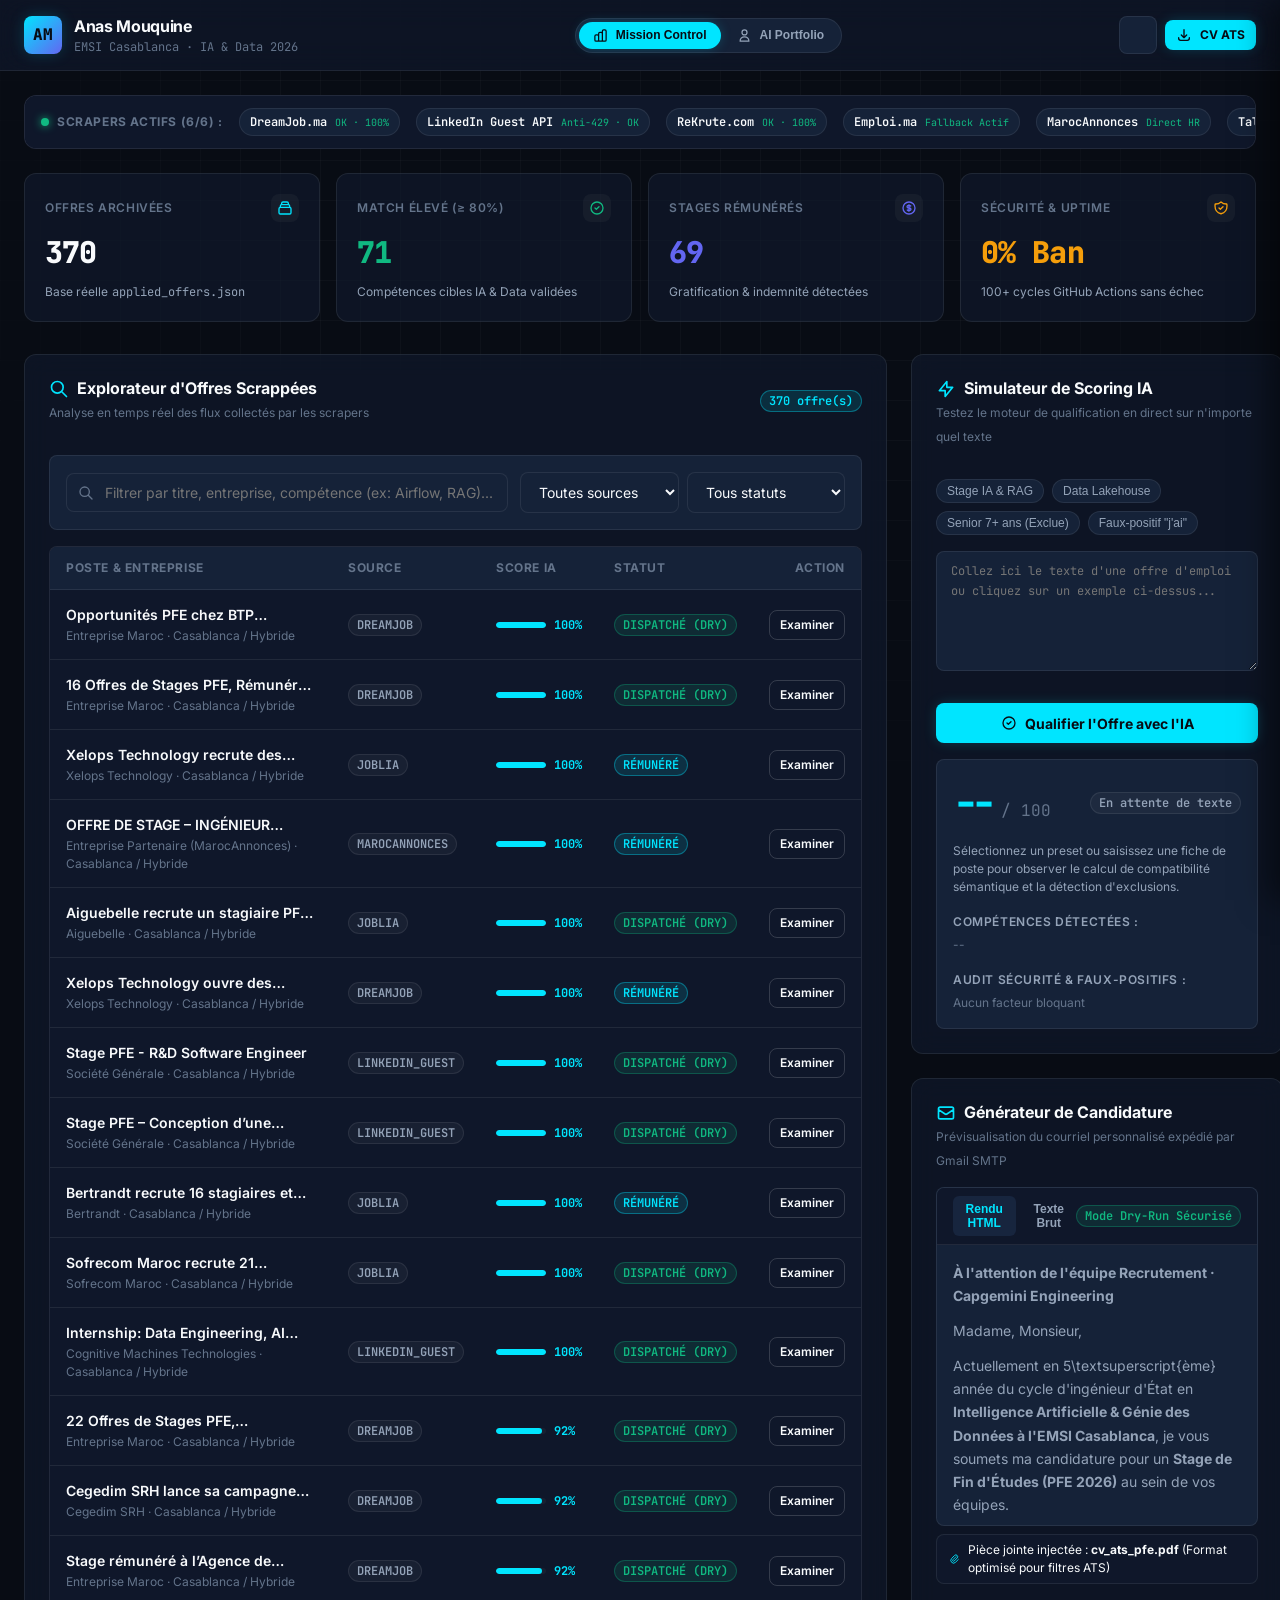
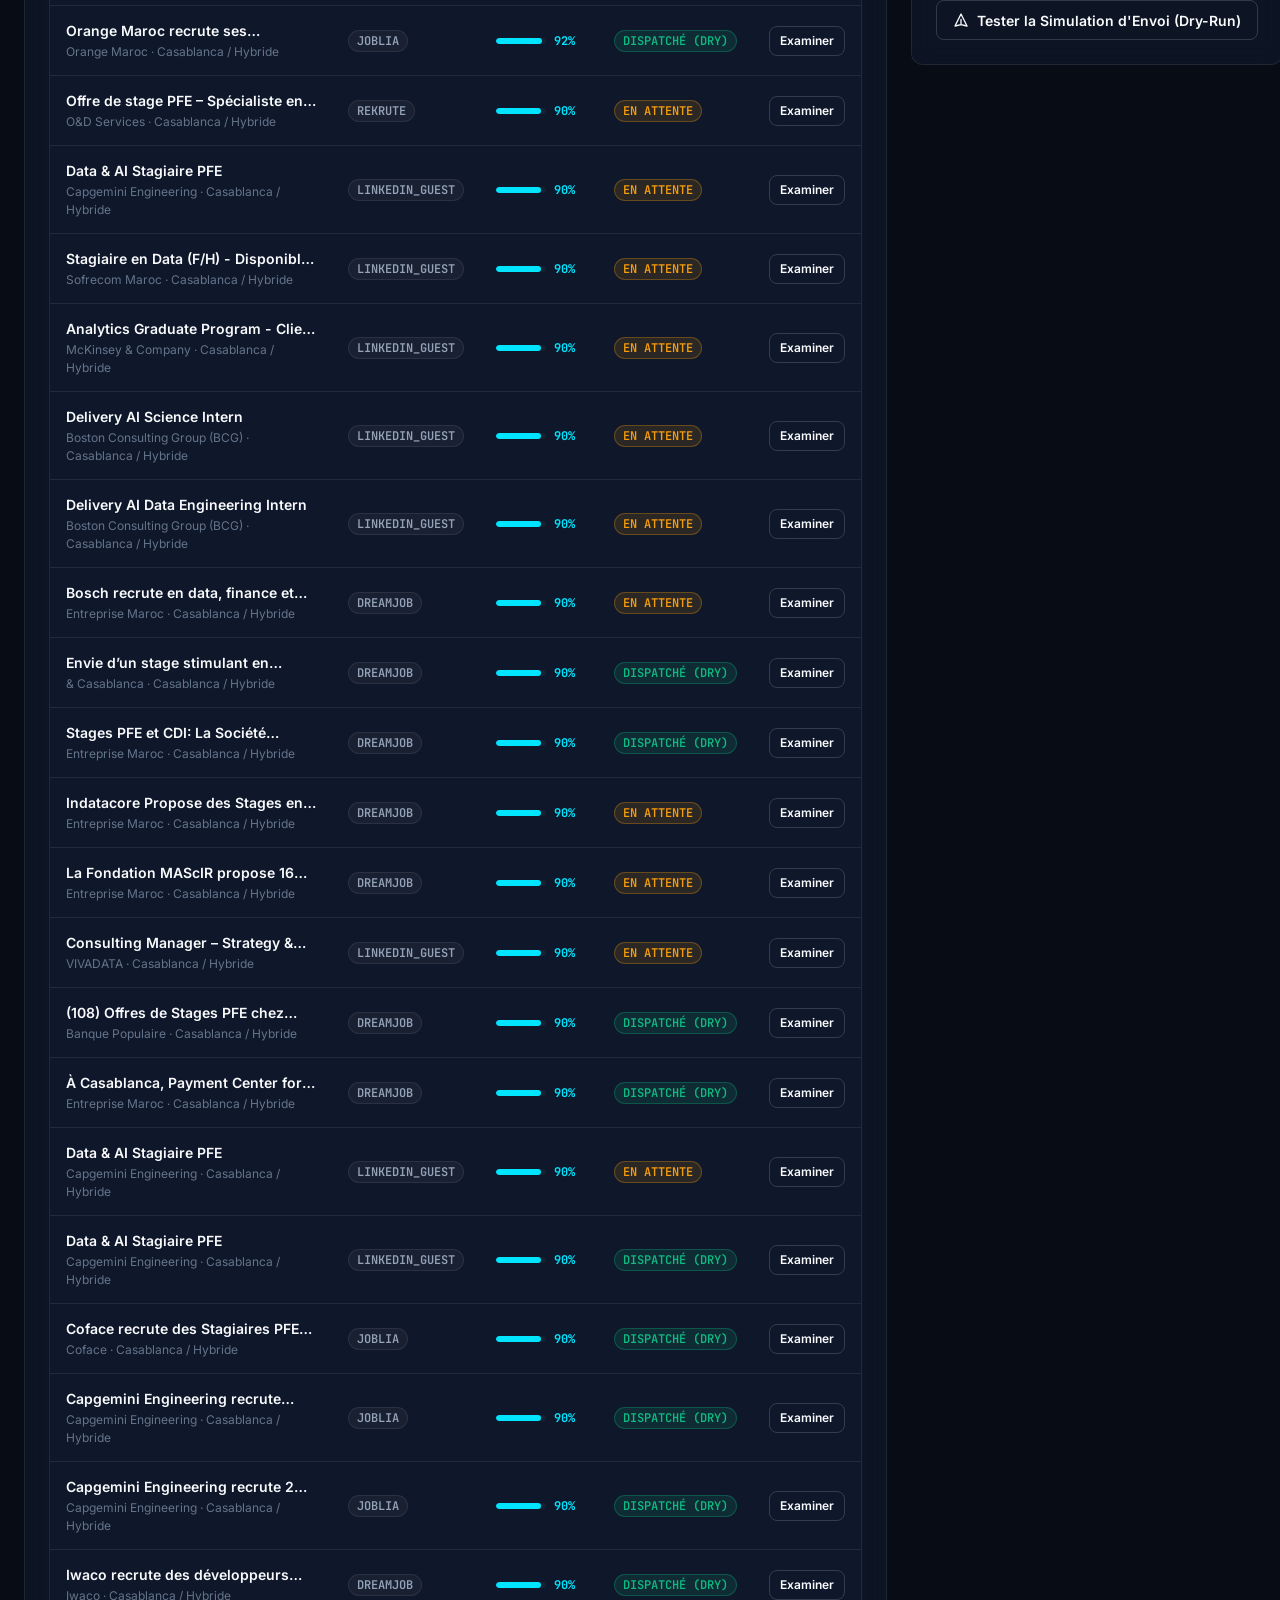
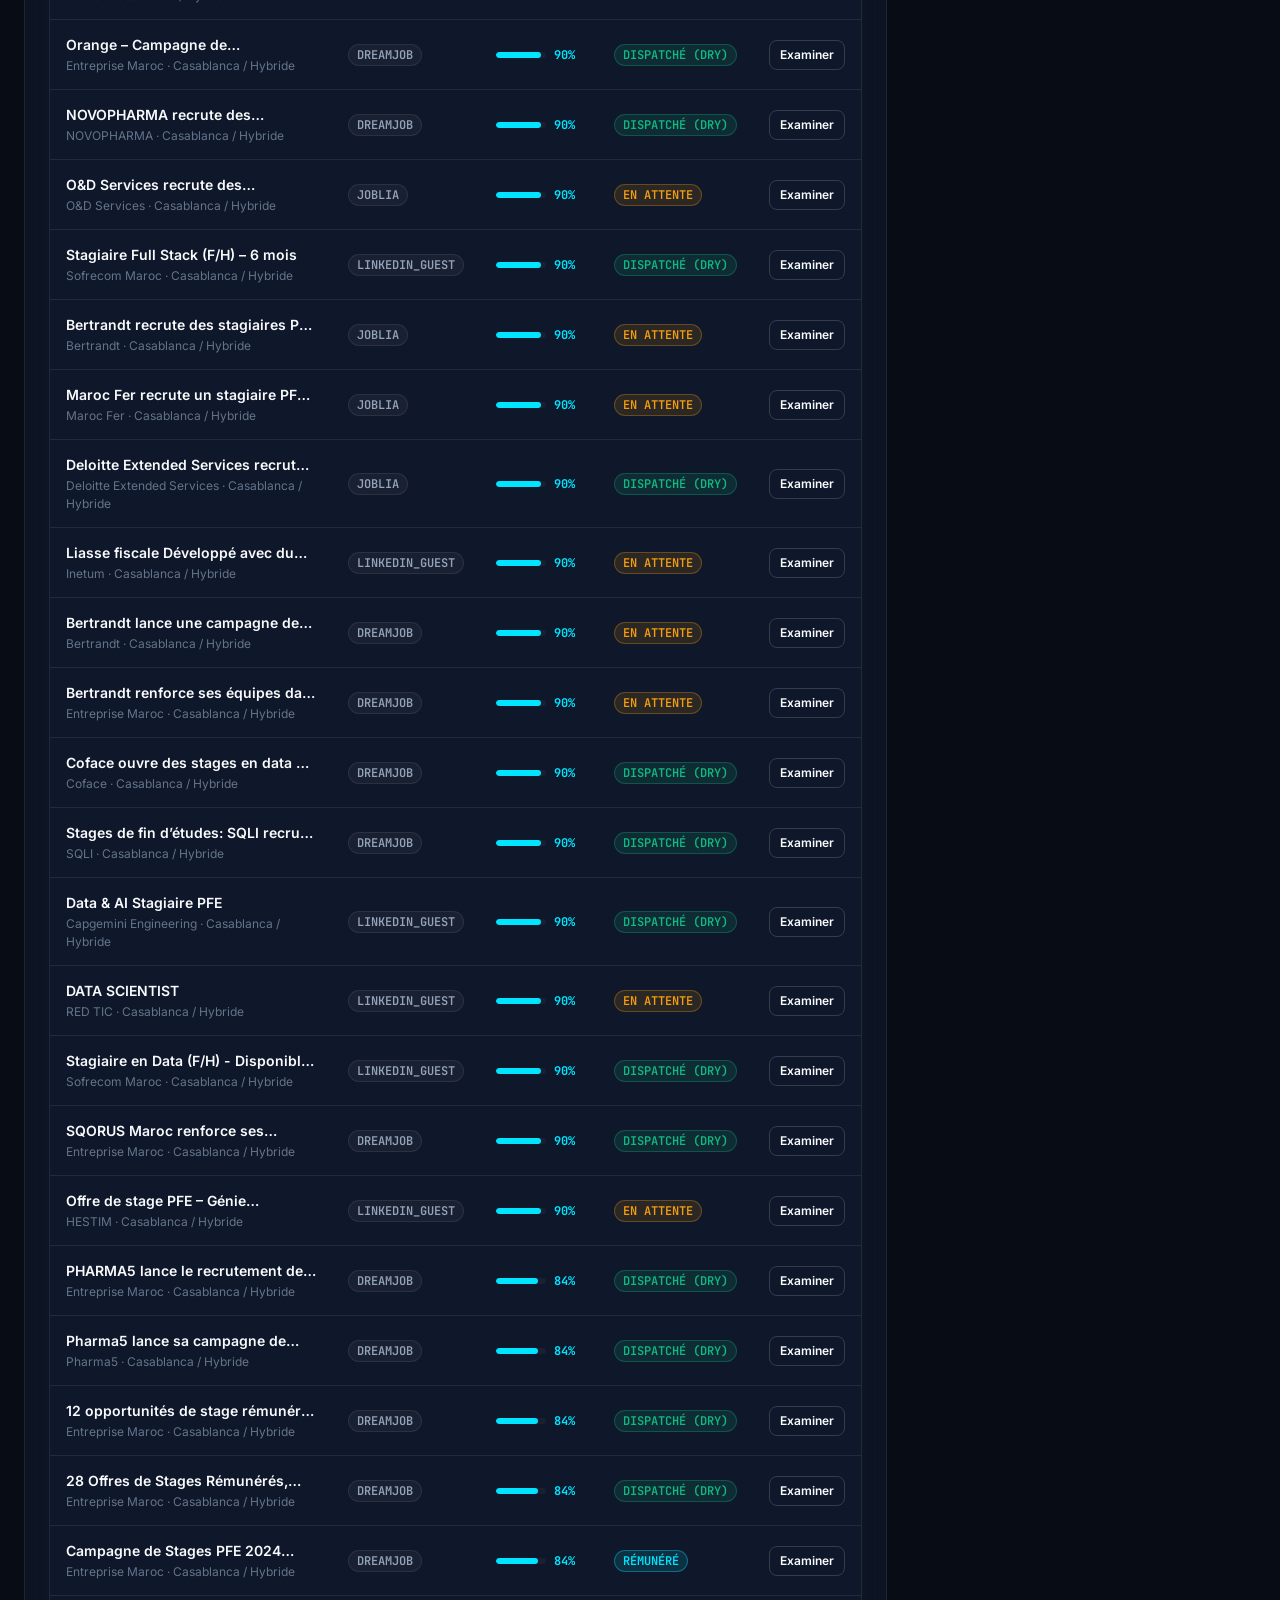
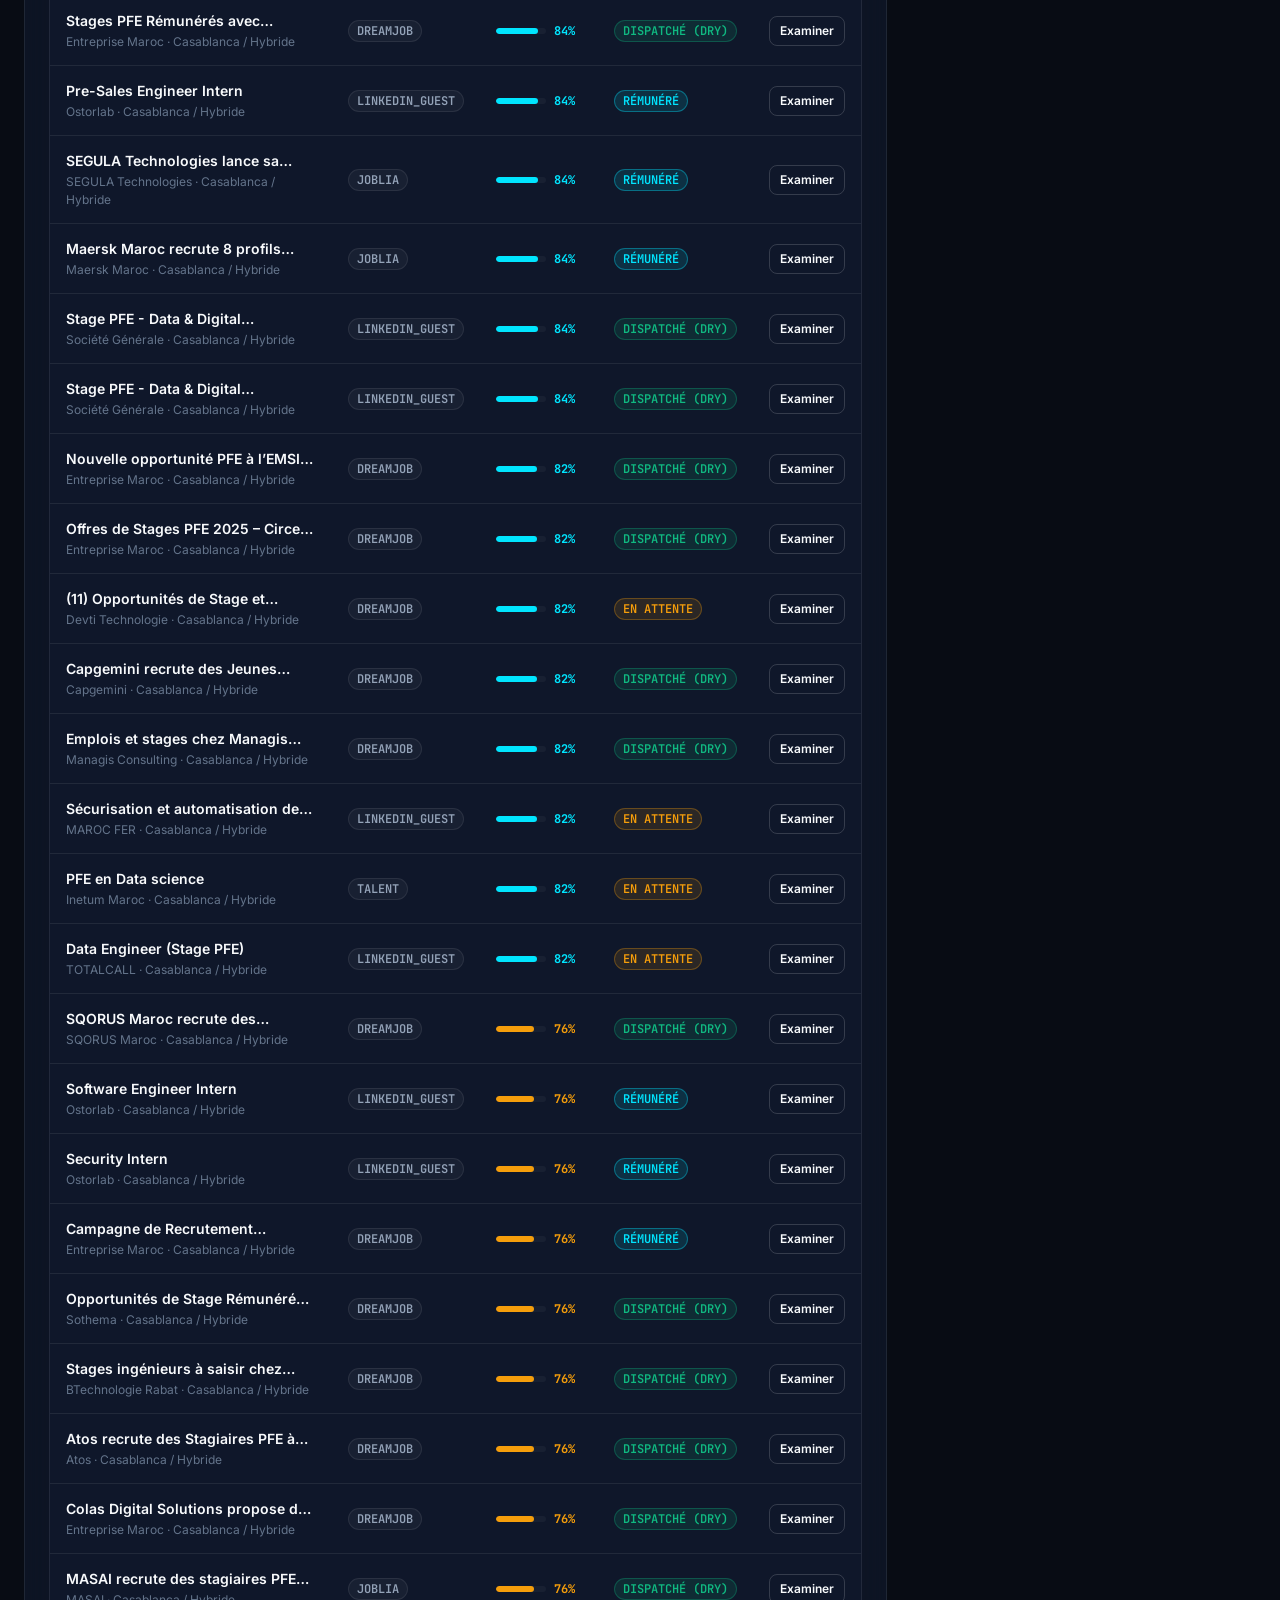
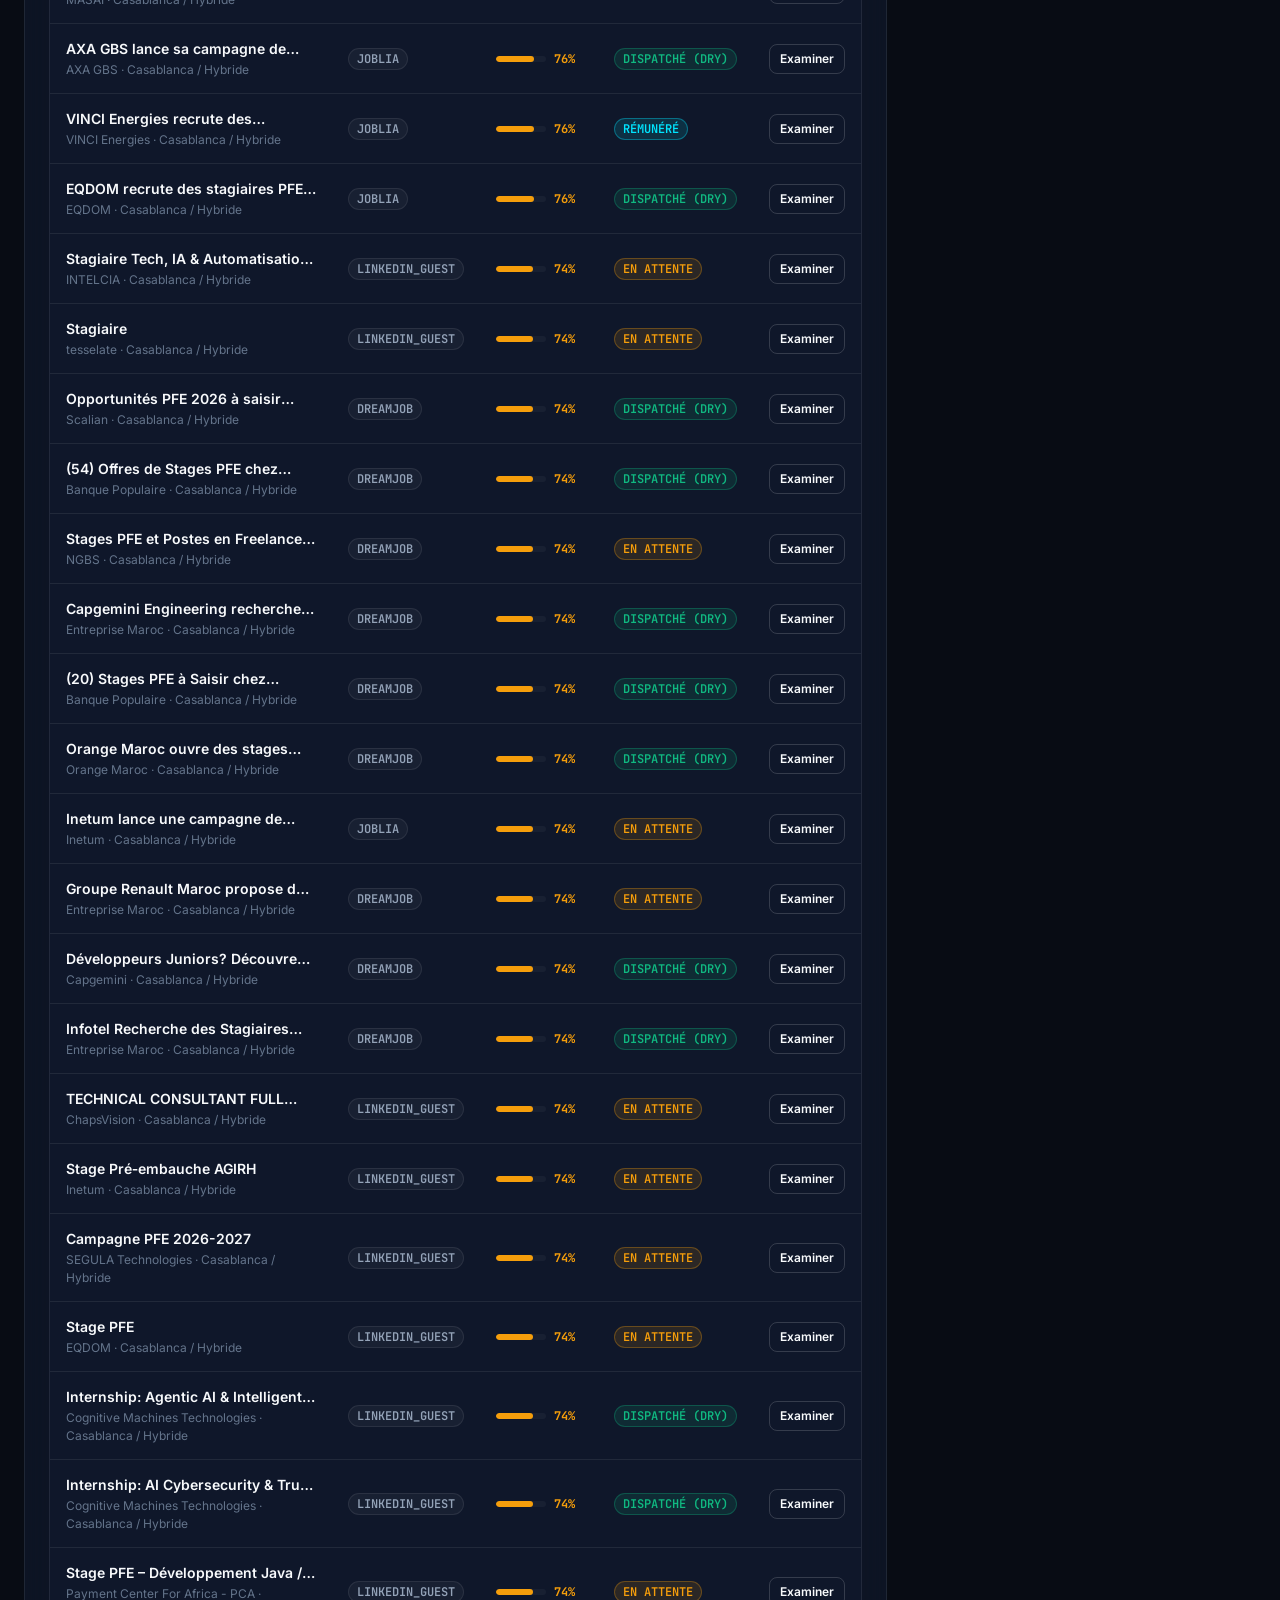
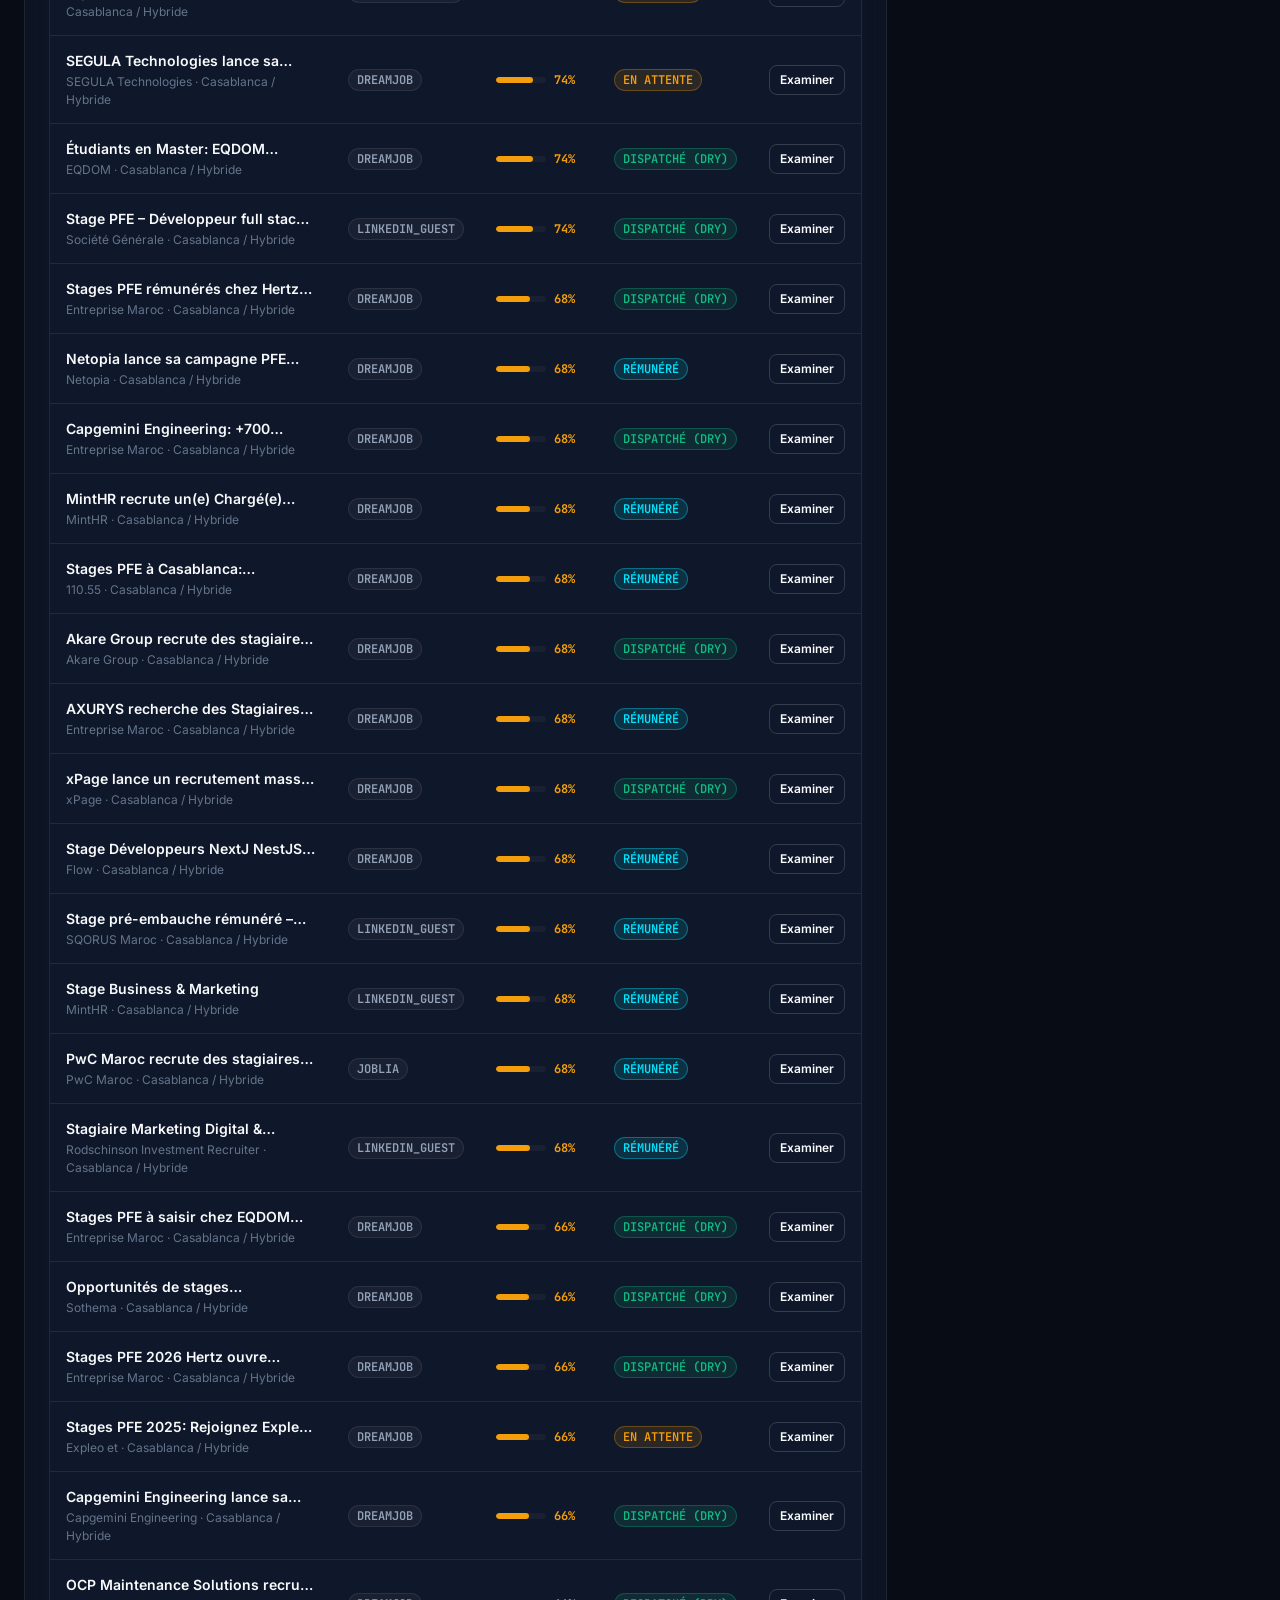
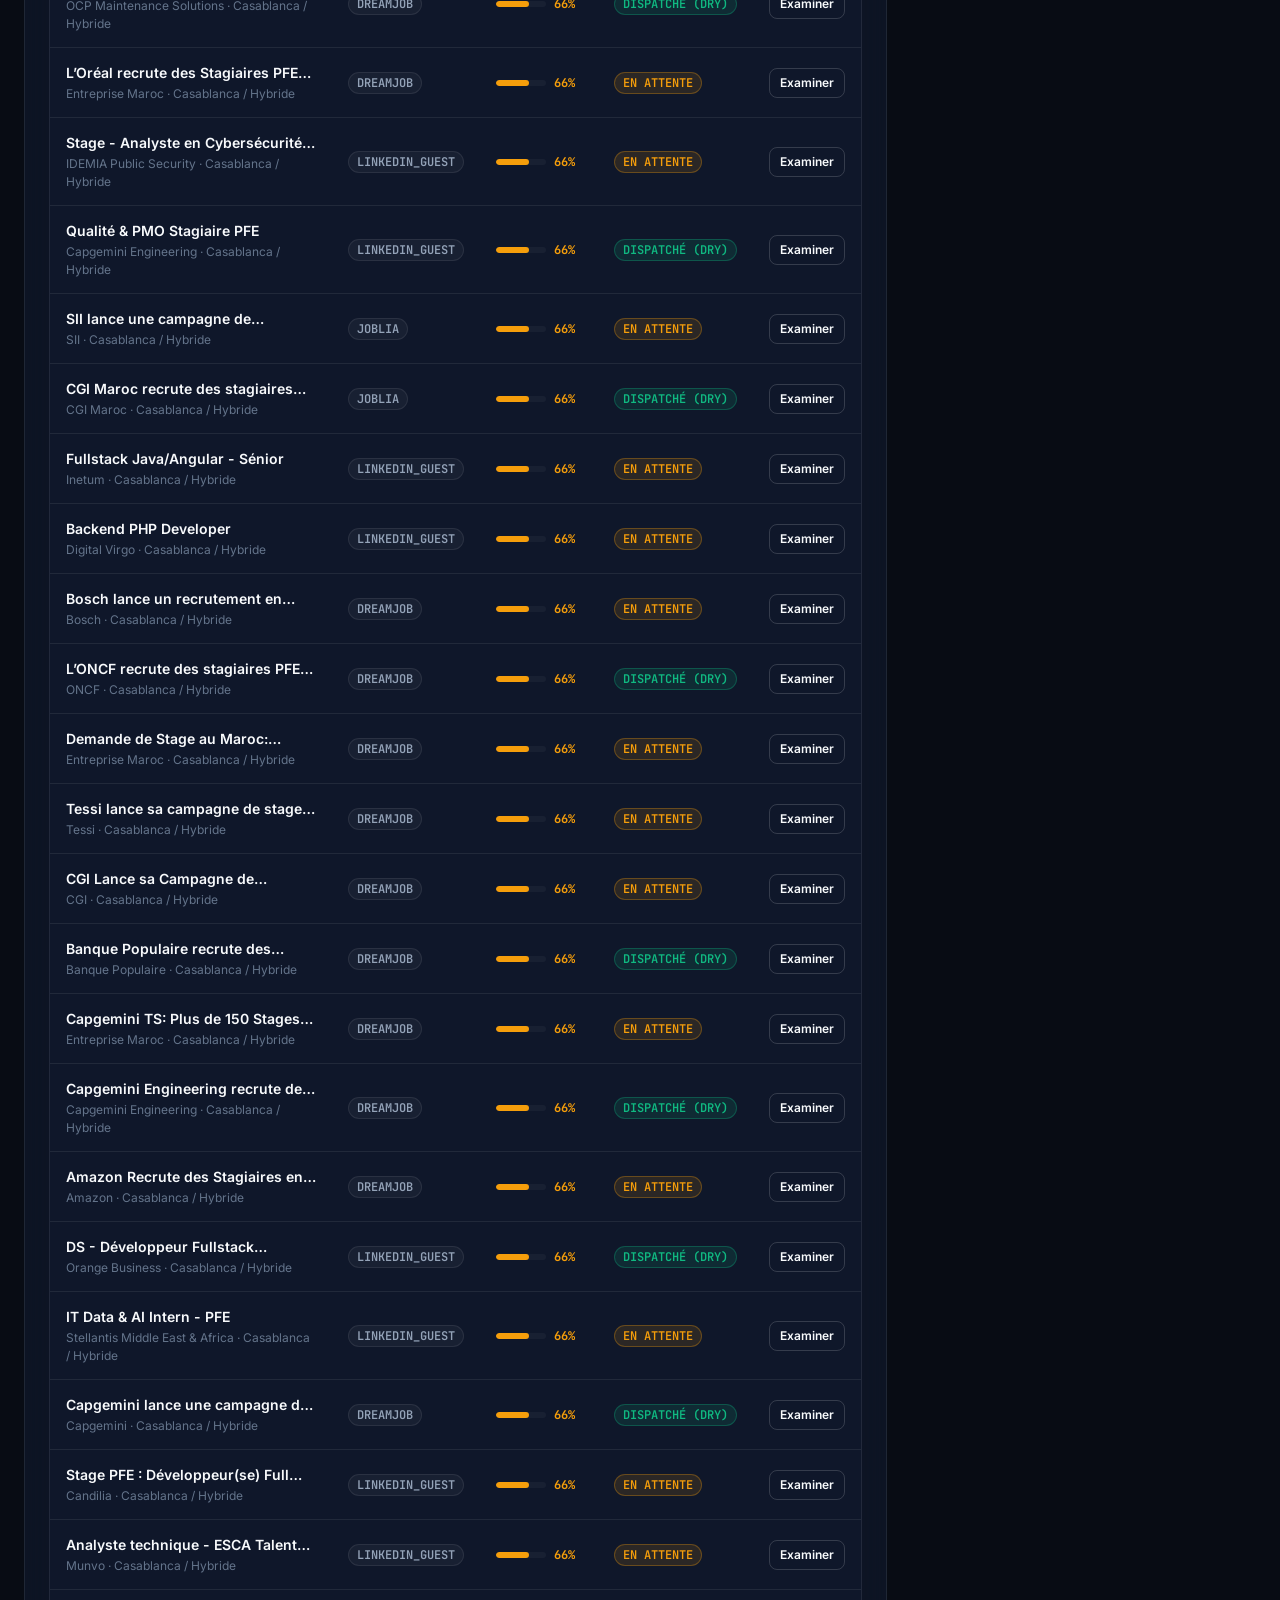
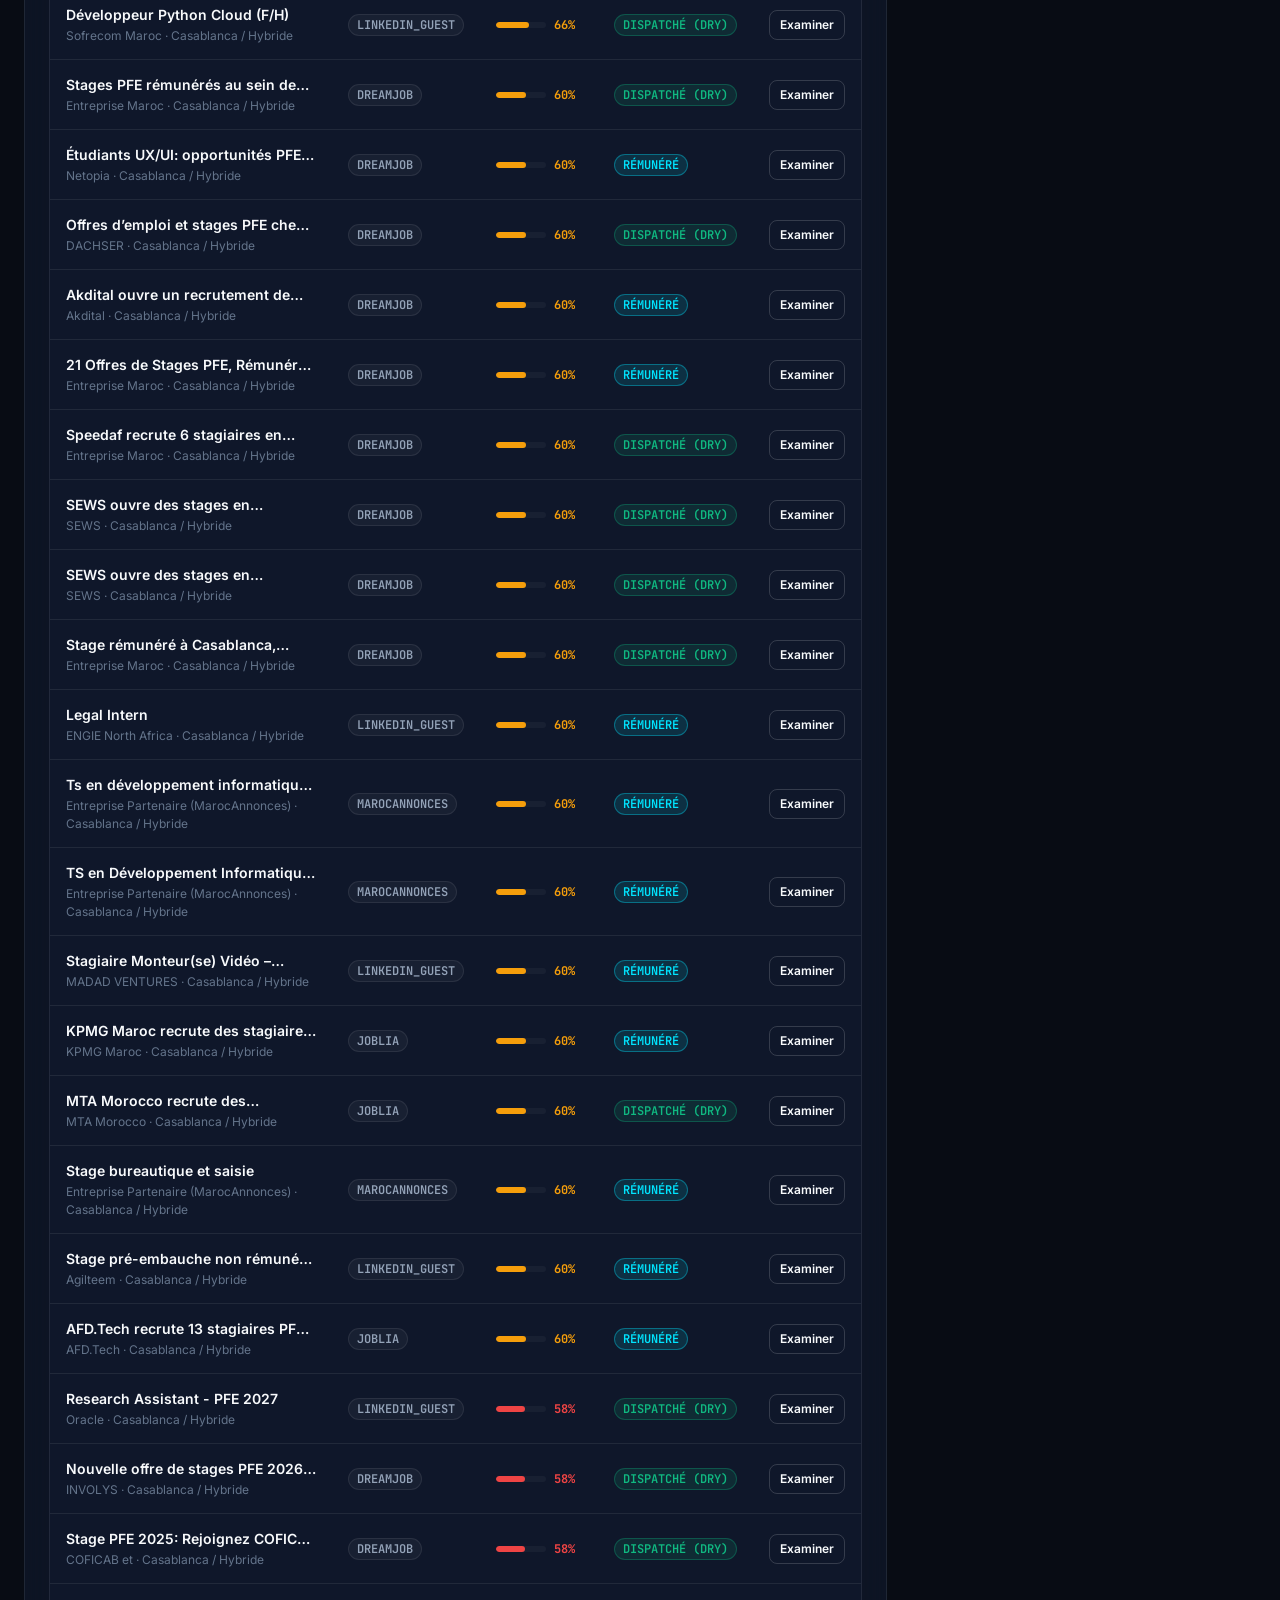
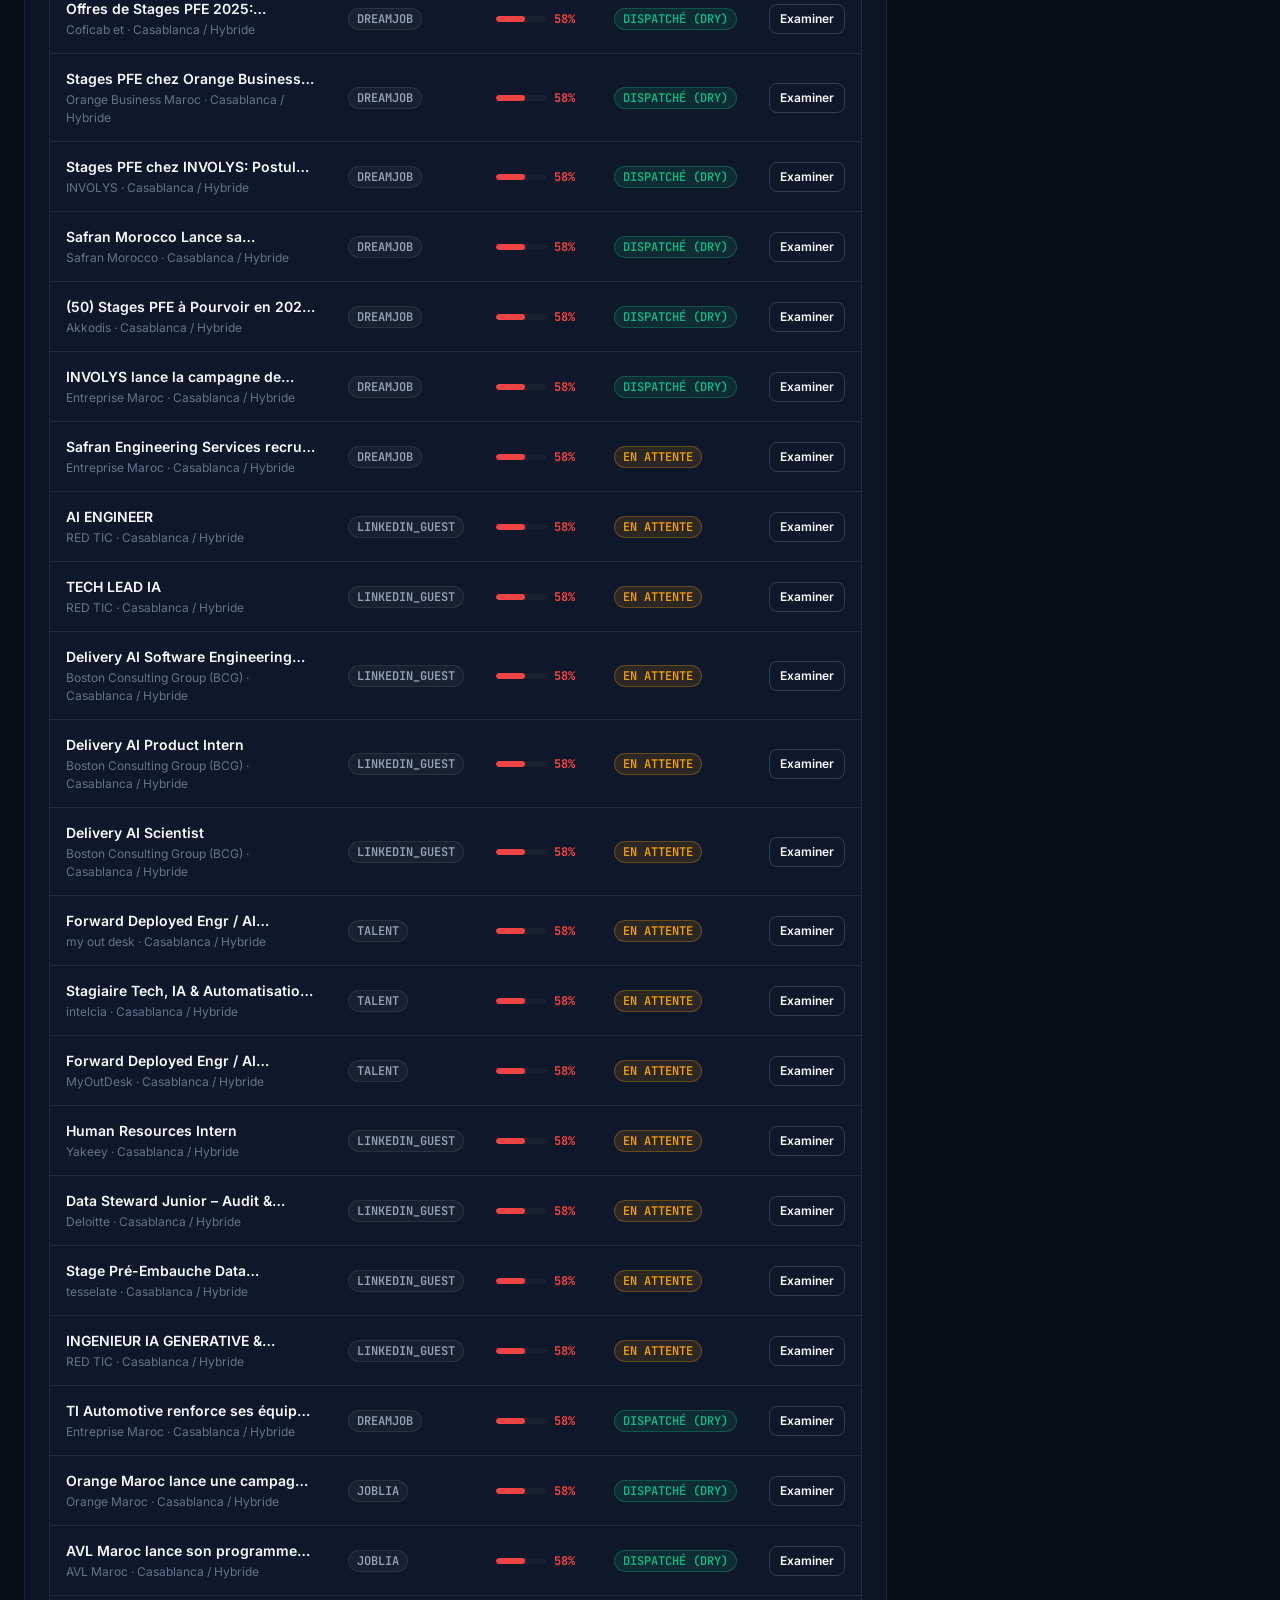
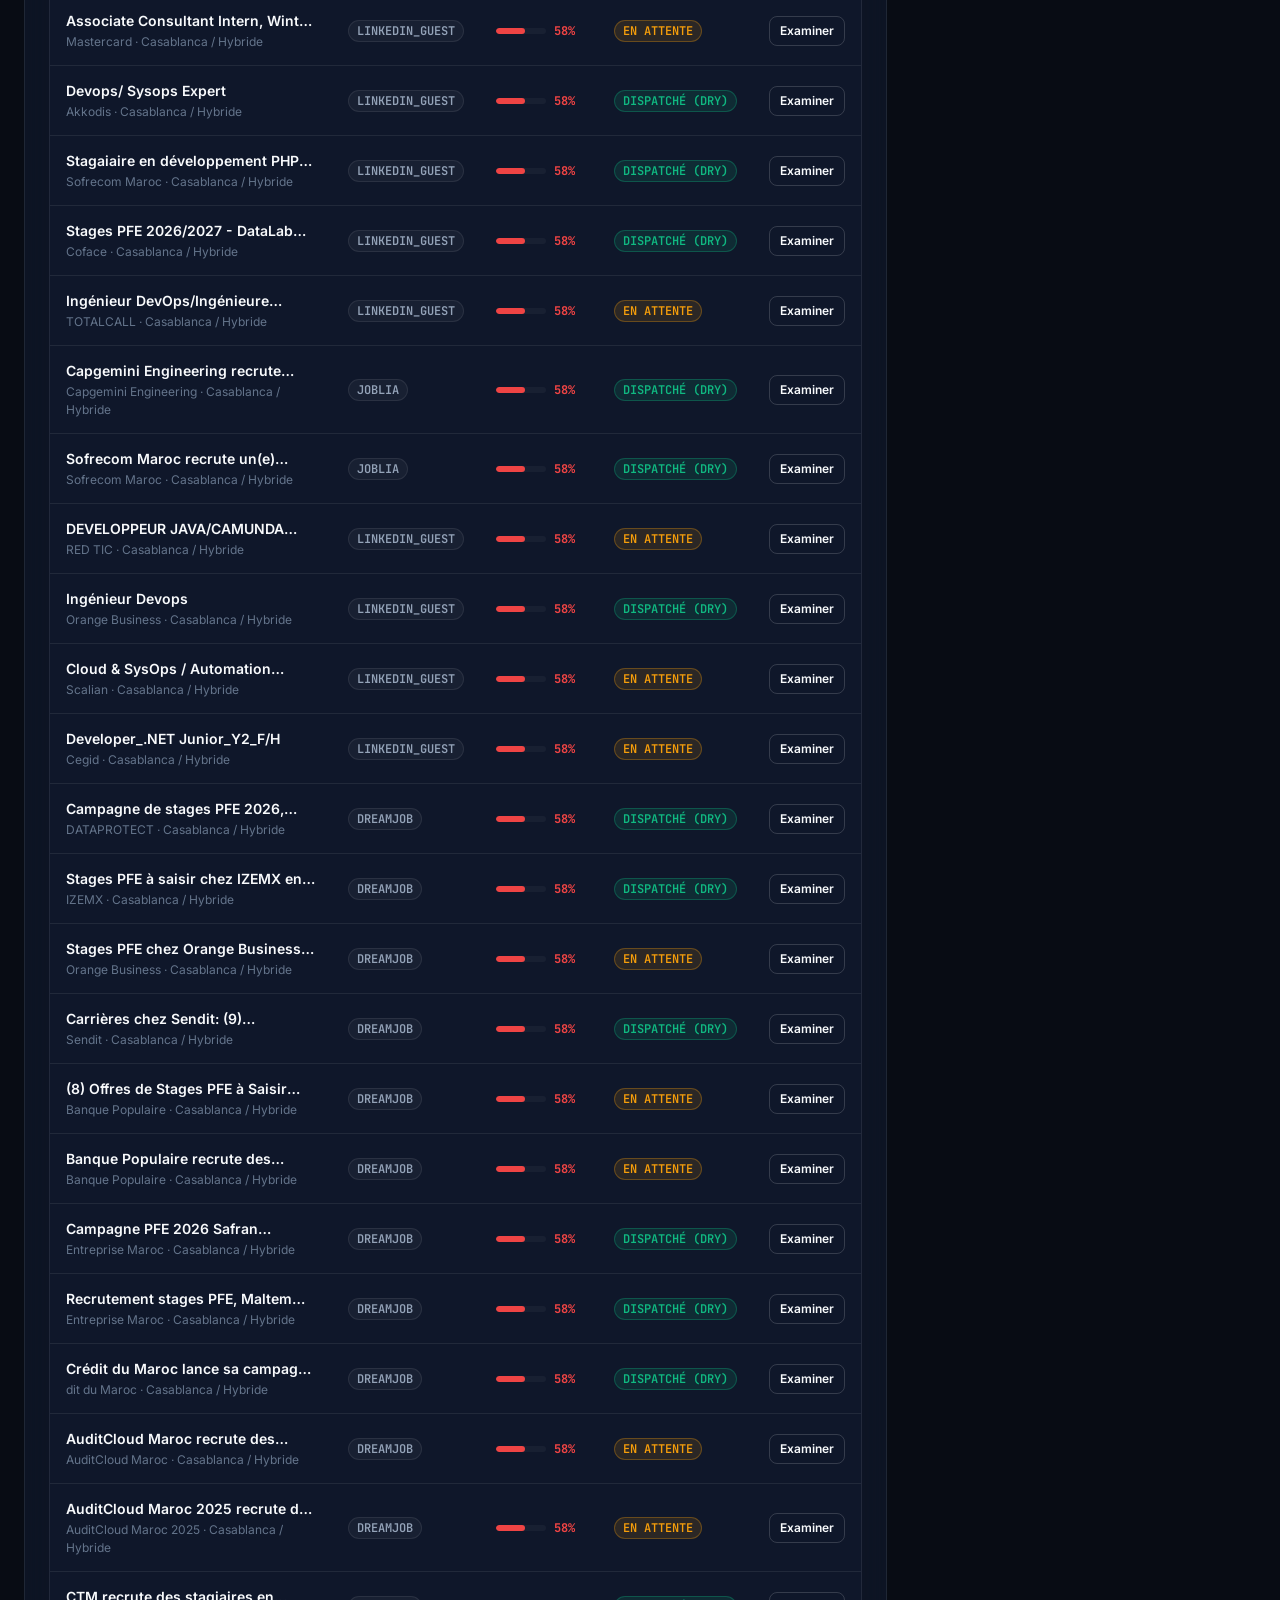
==== docs/index.html @ bdfe8a61 "feat(ui): add unified interactive PFE mission control and portfolio platform with GitHub Pages hosti" ====
<!DOCTYPE html>
<html lang="fr" data-theme="dark">
<head>
  <meta charset="UTF-8">
  <meta name="viewport" content="width=device-width, initial-scale=1.0">
  <title>Anas Mouquine · PFE Hunter Mission Control &amp; AI Portfolio (EMSI Casablanca)</title>
  <meta name="description" content="Plateforme interactive unifiée d'Anas Mouquine : Cockpit opérationnel de l'agent autonome de recherche de stage PFE et portfolio d'ingénierie en IA &amp; Data Engineering (EMSI Casablanca, 2026).">
  <meta name="author" content="Anas Mouquine">

  <!-- Favicon SVG -->
  <link rel="icon" type="image/svg+xml" href="data:image/svg+xml,<svg xmlns='http://www.w3.org/2000/svg' viewBox='0 0 100 100'><defs><linearGradient id='g' x1='0%' y1='0%' x2='100%' y2='100%'><stop offset='0%' stop-color='%2300e5ff'/><stop offset='100%' stop-color='%236366f1'/></linearGradient></defs><rect width='100' height='100' rx='24' fill='%23080c14'/><text x='50' y='64' font-family='sans-serif' font-size='44' font-weight='900' fill='url(%23g)' text-anchor='middle'>AM</text></svg>">

  <!-- Google Fonts: Inter & JetBrains Mono -->
  <link rel="preconnect" href="https://fonts.googleapis.com">
  <link rel="preconnect" href="https://fonts.gstatic.com" crossorigin>
  <link href="https://fonts.googleapis.com/css2?family=Inter:wght@300;400;500;600;700;800&family=JetBrains+Mono:wght@400;500;600;700&display=swap" rel="stylesheet">

  <!-- Modular CSS Files (Vanilla CSS / No Tailwind) -->
  <link rel="stylesheet" href="css/variables.css">
  <link rel="stylesheet" href="css/base.css">
  <link rel="stylesheet" href="css/components.css">
  <link rel="stylesheet" href="css/mission-control.css">
  <link rel="stylesheet" href="css/portfolio.css">
</head>
<body>

  <!-- Background Decorative Grid Overlay -->
  <div class="bg-grid-overlay" aria-hidden="true"></div>

  <!-- Global Header -->
  <header class="app-header">
    <div class="container">
      <div class="header-inner">
        
        <!-- Brand Identity -->
        <div class="brand-wrapper" onclick="switchMode('mission-control')">
          <div class="brand-icon">AM</div>
          <div class="brand-text-col">
            <span class="brand-title">Anas Mouquine</span>
            <span class="brand-subtitle">EMSI Casablanca · IA &amp; Data 2026</span>
          </div>
        </div>

        <!-- Main Mode Switcher -->
        <nav class="mode-toggle-group" aria-label="Mode de navigation principal">
          <button id="mode-btn-mission" class="mode-btn active" title="Cockpit opérationnel de l'agent">
            <svg fill="none" viewBox="0 0 24 24" stroke="currentColor">
              <path stroke-linecap="round" stroke-linejoin="round" d="M9 19v-6a2 2 0 00-2-2H5a2 2 0 00-2 2v6a2 2 0 002 2h2a2 2 0 002-2zm0 0V9a2 2 0 012-2h2a2 2 0 012 2v10m-6 0a2 2 0 002 2h2a2 2 0 002-2m0 0V5a2 2 0 012-2h2a2 2 0 012 2v14a2 2 0 01-2 2h-2a2 2 0 01-2-2z" />
            </svg>
            Mission Control
          </button>
          <button id="mode-btn-portfolio" class="mode-btn" title="Vitrine technique et projets pour recruteurs">
            <svg fill="none" viewBox="0 0 24 24" stroke="currentColor">
              <path stroke-linecap="round" stroke-linejoin="round" d="M16 7a4 4 0 11-8 0 4 4 0 018 0zM12 14a7 7 0 00-7 7h14a7 7 0 00-7-7z" />
            </svg>
            AI Portfolio
          </button>
        </nav>

        <!-- Header Actions: Theme Toggle & Quick CV -->
        <div class="header-actions">
          <button id="theme-toggle-btn" class="btn-icon" aria-label="Basculer le thème clair/sombre" title="Basculer le thème">
            <span id="theme-icon-wrap">
              <svg fill="none" viewBox="0 0 24 24" stroke="currentColor">
                <path stroke-linecap="round" stroke-linejoin="round" stroke-width="2" d="M12 3v1m0 16v1m9-9h-1M4 12H3m15.364 6.364l-.707-.707M6.343 6.343l-.707-.707m12.728 0l-.707.707M6.343 17.657l-.707.707M16 12a4 4 0 11-8 0 4 4 0 018 0z" />
              </svg>
            </span>
          </button>

          <a href="cv_ats_pfe.pdf" download="Anas_Mouquine_CV_PFE.pdf" class="btn btn-primary btn-sm" title="Télécharger le CV ATS officiel">
            <svg fill="none" viewBox="0 0 24 24" stroke="currentColor">
              <path stroke-linecap="round" stroke-linejoin="round" stroke-width="2" d="M4 16v1a3 3 0 003 3h10a3 3 0 003-3v-1m-4-4l-4 4m0 0l-4-4m4 4V4" />
            </svg>
            <span class="btn-text-desktop">CV ATS</span>
          </a>
        </div>

      </div>
    </div>
  </header>

  <!-- =========================================================================
       VIEW 1: AGENT MISSION CONTROL (Operations & Simulation Cockpit)
       ========================================================================= -->
  <main id="view-mission-control" class="mission-control-view">
    <div class="container">
      
      <!-- Scraper Monitor Health Bar -->
      <section class="scraper-ticker" aria-label="État de santé des scrapers">
        <div class="scraper-ticker-label">
          <span class="status-dot status-dot-active"></span>
          <span>Scrapers Actifs (6/6) :</span>
        </div>
        <div class="scraper-list">
          <div class="scraper-item">
            <span class="scraper-name">DreamJob.ma</span>
            <span class="scraper-status-text">OK · 100%</span>
          </div>
          <div class="scraper-item">
            <span class="scraper-name">LinkedIn Guest API</span>
            <span class="scraper-status-text">Anti-429 · OK</span>
          </div>
          <div class="scraper-item">
            <span class="scraper-name">ReKrute.com</span>
            <span class="scraper-status-text">OK · 100%</span>
          </div>
          <div class="scraper-item">
            <span class="scraper-name">Emploi.ma</span>
            <span class="scraper-status-text">Fallback Actif</span>
          </div>
          <div class="scraper-item">
            <span class="scraper-name">MarocAnnonces</span>
            <span class="scraper-status-text">Direct HR</span>
          </div>
          <div class="scraper-item">
            <span class="scraper-name">Talent.com</span>
            <span class="scraper-status-text">Agrégateur OK</span>
          </div>
        </div>
      </section>

      <!-- KPI Metrics Grid -->
      <section class="kpi-grid" style="margin-top: var(--space-6);">
        <div class="kpi-card">
          <div class="kpi-header">
            <span class="kpi-label">Offres Archivées</span>
            <div class="kpi-icon">
              <svg fill="none" viewBox="0 0 24 24" stroke="currentColor"><path stroke-linecap="round" stroke-linejoin="round" stroke-width="2" d="M19 11H5m14 0a2 2 0 012 2v6a2 2 0 01-2 2H5a2 2 0 01-2-2v-6a2 2 0 012-2m14 0V9a2 2 0 00-2-2M5 11V9a2 2 0 012-2m0 0V5a2 2 0 012-2h6a2 2 0 012 2v2M7 7h10" /></svg>
            </div>
          </div>
          <div id="kpi-total-scraped" class="kpi-value">--</div>
          <div class="kpi-subtext">Base réelle <code>applied_offers.json</code></div>
        </div>

        <div class="kpi-card">
          <div class="kpi-header">
            <span class="kpi-label">Match Élevé (≥ 80%)</span>
            <div class="kpi-icon" style="color: var(--status-success);">
              <svg fill="none" viewBox="0 0 24 24" stroke="currentColor"><path stroke-linecap="round" stroke-linejoin="round" stroke-width="2" d="M9 12l2 2 4-4m6 2a9 9 0 11-18 0 9 9 0 0118 0z" /></svg>
            </div>
          </div>
          <div id="kpi-high-match" class="kpi-value" style="color: var(--status-success);">--</div>
          <div class="kpi-subtext">Compétences cibles IA &amp; Data validées</div>
        </div>

        <div class="kpi-card">
          <div class="kpi-header">
            <span class="kpi-label">Stages Rémunérés</span>
            <div class="kpi-icon" style="color: var(--accent-indigo);">
              <svg fill="none" viewBox="0 0 24 24" stroke="currentColor"><path stroke-linecap="round" stroke-linejoin="round" stroke-width="2" d="M12 8c-1.657 0-3 .895-3 2s1.343 2 3 2 3 .895 3 2-1.343 2-3 2m0-8c1.11 0 2.08.402 2.599 1M12 8V7m0 1v8m0 0v1m0-1c-1.11 0-2.08-.402-2.599-1M21 12a9 9 0 11-18 0 9 9 0 0118 0z" /></svg>
            </div>
          </div>
          <div id="kpi-remunerated" class="kpi-value" style="color: var(--accent-indigo);">--</div>
          <div class="kpi-subtext">Gratification &amp; indemnité détectées</div>
        </div>

        <div class="kpi-card">
          <div class="kpi-header">
            <span class="kpi-label">Sécurité &amp; Uptime</span>
            <div class="kpi-icon" style="color: var(--status-warning);">
              <svg fill="none" viewBox="0 0 24 24" stroke="currentColor"><path stroke-linecap="round" stroke-linejoin="round" stroke-width="2" d="M9 12l2 2 4-4m5.618-4.016A11.955 11.955 0 0112 2.944a11.955 11.955 0 01-8.618 3.04A12.02 12.02 0 003 9c0 5.591 3.824 10.29 9 11.622 5.176-1.332 9-6.03 9-11.622 0-1.042-.133-2.052-.382-3.016z" /></svg>
            </div>
          </div>
          <div class="kpi-value" style="color: var(--status-warning);">0% Ban</div>
          <div class="kpi-subtext">100+ cycles GitHub Actions sans échec</div>
        </div>
      </section>

      <!-- Main Operational Split: Offer Explorer (Left) & AI Playground / Preview (Right) -->
      <div class="control-grid-split" style="margin-top: var(--space-8);">
        
        <!-- LEFT: Offer Explorer Table -->
        <section class="card offer-explorer-card">
          <div class="card-header">
            <div>
              <h2 class="card-title">
                <svg width="20" height="20" fill="none" viewBox="0 0 24 24" stroke="var(--accent-cyan)"><path stroke-linecap="round" stroke-linejoin="round" stroke-width="2" d="M21 21l-6-6m2-5a7 7 0 11-14 0 7 7 0 0114 0z"/></svg>
                Explorateur d'Offres Scrappées
              </h2>
              <span class="card-subtitle">Analyse en temps réel des flux collectés par les scrapers</span>
            </div>
            <span id="filtered-count-badge" class="badge badge-cyan">Chargement...</span>
          </div>

          <!-- Filter & Search Controls -->
          <div class="filter-bar">
            <div class="search-input-wrapper">
              <svg fill="none" viewBox="0 0 24 24" stroke="currentColor"><path stroke-linecap="round" stroke-linejoin="round" stroke-width="2" d="M21 21l-6-6m2-5a7 7 0 11-14 0 7 7 0 0114 0z"/></svg>
              <input type="text" id="search-offers-input" class="form-input" placeholder="Filtrer par titre, entreprise, compétence (ex: Airflow, RAG)...">
            </div>

            <div class="filter-actions">
              <select id="filter-source-select" class="form-select" style="min-width: 140px;">
                <option value="all">Toutes sources</option>
                <option value="rekrute">ReKrute.com</option>
                <option value="linkedin_guest">LinkedIn Guest</option>
                <option value="dreamjob">DreamJob.ma</option>
                <option value="emploima">Emploi.ma</option>
                <option value="marocannonces">MarocAnnonces</option>
              </select>

              <select id="filter-status-select" class="form-select" style="min-width: 140px;">
                <option value="all">Tous statuts</option>
                <option value="high_match">Match ≥ 85%</option>
                <option value="remunerated">Rémunérés</option>
                <option value="dispatched">Dispatchés (Dry)</option>
              </select>
            </div>
          </div>

          <!-- Data Grid -->
          <div class="offer-table-wrapper">
            <table class="offer-table">
              <thead>
                <tr>
                  <th>Poste &amp; Entreprise</th>
                  <th>Source</th>
                  <th>Score IA</th>
                  <th>Statut</th>
                  <th style="text-align: right;">Action</th>
                </tr>
              </thead>
              <tbody id="offers-table-body">
                <!-- Injected via app.js -->
              </tbody>
            </table>
          </div>
        </section>

        <!-- RIGHT: AI Qualification Sandbox & Email Previewer -->
        <div style="display: flex; flex-direction: column; gap: var(--space-6);">
          
          <!-- AI Scoring Playground -->
          <section class="card scoring-sandbox">
            <div class="card-header">
              <div>
                <h3 class="card-title">
                  <svg width="20" height="20" fill="none" viewBox="0 0 24 24" stroke="var(--accent-cyan)"><path stroke-linecap="round" stroke-linejoin="round" stroke-width="2" d="M13 10V3L4 14h7v7l9-11h-7z"/></svg>
                  Simulateur de Scoring IA
                </h3>
                <span class="card-subtitle">Testez le moteur de qualification en direct sur n'importe quel texte</span>
              </div>
            </div>

            <!-- Preset Buttons -->
            <div class="preset-buttons-group">
              <button class="preset-btn" data-preset="pfe_ai">Stage IA &amp; RAG</button>
              <button class="preset-btn" data-preset="data_lakehouse">Data Lakehouse</button>
              <button class="preset-btn" data-preset="senior_excluded">Senior 7+ ans (Exclue)</button>
              <button class="preset-btn" data-preset="homonym_ia">Faux-positif "j'ai"</button>
            </div>

            <!-- Input Textarea -->
            <div class="form-group">
              <textarea id="sandbox-input-textarea" class="form-textarea" placeholder="Collez ici le texte d'une offre d'emploi ou cliquez sur un exemple ci-dessus..."></textarea>
            </div>

            <button id="sandbox-run-btn" class="btn btn-primary" style="width: 100%;">
              <svg fill="none" viewBox="0 0 24 24" stroke="currentColor"><path stroke-linecap="round" stroke-linejoin="round" stroke-width="2" d="M9 12l2 2 4-4m6 2a9 9 0 11-18 0 9 9 0 0118 0z"/></svg>
              Qualifier l'Offre avec l'IA
            </button>

            <!-- Results Output Panel -->
            <div class="scoring-result-panel">
              <div class="score-display-header">
                <div class="score-gauge-box">
                  <span id="sandbox-score-number" class="score-big-number">--</span>
                  <span class="score-max-number">/ 100</span>
                </div>
                <span id="sandbox-verdict-badge" class="badge badge-neutral">En attente de texte</span>
              </div>

              <!-- Explanatory Reasoning -->
              <p id="sandbox-reasoning-text" style="font-size: var(--text-xs); line-height: 1.5; color: var(--text-secondary);">
                Sélectionnez un preset ou saisissez une fiche de poste pour observer le calcul de compatibilité sémantique et la détection d'exclusions.
              </p>

              <!-- Detected Skills -->
              <div>
                <span class="form-label">Compétences Détectées :</span>
                <div id="sandbox-detected-skills" class="skills-detected-chips" style="margin-top: 4px;">
                  <span style="color: var(--text-muted); font-size: 12px;">--</span>
                </div>
              </div>

              <!-- Exclusions / Anti-False-Positive Alerts -->
              <div>
                <span class="form-label">Audit Sécurité &amp; Faux-Positifs :</span>
                <div id="sandbox-exclusions-list" style="margin-top: 4px; display: flex; flex-direction: column; gap: 4px;">
                  <span style="color: var(--text-muted); font-size: 12px;">Aucun facteur bloquant</span>
                </div>
              </div>
            </div>
          </section>

          <!-- Email Dispatcher & Dry-Run Previewer -->
          <section id="email-preview-section" class="card">
            <div class="card-header">
              <div>
                <h3 class="card-title">
                  <svg width="20" height="20" fill="none" viewBox="0 0 24 24" stroke="var(--accent-cyan)"><path stroke-linecap="round" stroke-linejoin="round" stroke-width="2" d="M3 8l7.89 5.26a2 2 0 002.22 0L21 8M5 19h14a2 2 0 002-2V7a2 2 0 00-2-2H5a2 2 0 00-2 2v10a2 2 0 002 2z"/></svg>
                  Générateur de Candidature
                </h3>
                <span class="card-subtitle">Prévisualisation du courriel personnalisé expédié par Gmail SMTP</span>
              </div>
            </div>

            <div class="email-preview-box">
              <div class="email-tabs-header">
                <div style="display: flex; gap: 6px;">
                  <button id="tab-btn-html" class="email-tab-btn active">Rendu HTML</button>
                  <button id="tab-btn-plain" class="email-tab-btn">Texte Brut</button>
                </div>
                <span class="badge badge-success">Mode Dry-Run Sécurisé</span>
              </div>

              <!-- HTML View -->
              <div id="email-html-view" class="email-body-content">
                <p><strong>À l'attention de l'équipe Recrutement · <span id="email-preview-company">Capgemini Engineering</span></strong></p>
                <p>Madame, Monsieur,</p>
                <p>Actuellement en 5\textsuperscript{ème} année du cycle d'ingénieur d'État en <strong>Intelligence Artificielle &amp; Génie des Données à l'EMSI Casablanca</strong>, je vous soumets ma candidature pour un <strong>Stage de Fin d'Études (PFE 2026)</strong> au sein de vos équipes.</p>
                <p>Passionné par la mise en production de pipelines de données distribués et de systèmes multi-agents, j'ai développé des solutions opérationnelles exploitant <em>Python, Apache Airflow, Kafka, Docker et les architectures Medallion Lakehouse</em>.</p>
                <p>Vous trouverez ci-joint mon <strong>CV ATS</strong> détaillant mes projets et mes certifications Google, HKUST et Meta.</p>
                <p>Cordialement,<br><strong>Anas MOUQUINE</strong><br><small>+212 672-104126 · anasmouqine@gmail.com</small></p>
              </div>

              <!-- Plain Text View -->
              <div id="email-plain-view" class="email-body-content hidden" style="font-family: var(--font-mono); font-size: 12px; white-space: pre-wrap;">Objet: Candidature Stage PFE (IA &amp; Data Engineering) - Anas MOUQUINE

Madame, Monsieur,

Élève-ingénieur en 5ème année à l'EMSI Casablanca (spécialité IA &amp; Data Engineering), je vous propose ma candidature pour votre opportunité de stage PFE 2026.

Fort de mes réalisations sur des architectures distribuées (Airflow, Kafka, Lakehouse) et des frameworks multi-agents RAG, je serais honoré d'apporter mon dynamisme à vos projets techniques.

Pièce jointe : cv_ats_pfe.pdf
Portfolio : anasmouquinee.github.io/port/
LinkedIn : linkedin.com/in/anas-mouqine-329207304/

Anas MOUQUINE
+212 672-104126</div>
            </div>

            <!-- Attached CV Badge -->
            <div class="email-attachment-pill">
              <svg fill="none" viewBox="0 0 24 24" stroke="currentColor"><path stroke-linecap="round" stroke-linejoin="round" stroke-width="2" d="M15.172 7l-6.586 6.586a2 2 0 102.828 2.828l6.414-6.586a4 4 0 00-5.656-5.656l-6.415 6.585a6 6 0 108.486 8.486L20.5 13"/></svg>
              <span>Pièce jointe injectée : <strong>cv_ats_pfe.pdf</strong> (Format optimisé pour filtres ATS)</span>
            </div>

            <!-- Dry Run Simulation Button -->
            <div style="margin-top: var(--space-4);">
              <button id="btn-dry-run-dispatch" class="btn btn-outline" style="width: 100%;">
                <svg fill="none" viewBox="0 0 24 24" stroke="currentColor"><path stroke-linecap="round" stroke-linejoin="round" stroke-width="2" d="M12 19l9 2-9-18-9 18 9-2zm0 0v-8"/></svg>
                Tester la Simulation d'Envoi (Dry-Run)
              </button>
            </div>
          </section>

        </div>
      </div>

    </div>
  </main>


  <!-- =========================================================================
       VIEW 2: EXECUTIVE AI PORTFOLIO (Recruiter & PFE Showcase)
       ========================================================================= -->
  <main id="view-portfolio" class="portfolio-view hidden">
    <div class="container">
      
      <!-- Hero Section -->
      <section class="portfolio-hero">
        <div class="hero-content">
          <div class="hero-status-pill">
            <span class="status-dot status-dot-active"></span>
            <span>Disponible pour Stage PFE 2026 (4 à 6 mois)</span>
          </div>

          <h1 class="hero-title">
            Conception de Systèmes <span class="text-gradient">IA &amp; Architectures Big Data</span>
          </h1>

          <p class="hero-description">
            Élève-Ingénieur en 5\textsuperscript{ème} Année à l'<strong>EMSI Casablanca</strong>. Spécialisé dans les systèmes autonomes multi-agents, les architectures <strong>Medallion Lakehouse</strong> (Airflow, Kafka), les moteurs de recommandation sur graphes <strong>Neo4j</strong> et l'ingénierie LLM / RAG.
          </p>

          <div class="hero-cta-group">
            <a href="mailto:anasmouqine@gmail.com" class="btn btn-primary">
              <svg fill="none" viewBox="0 0 24 24" stroke="currentColor"><path stroke-linecap="round" stroke-linejoin="round" stroke-width="2" d="M3 8l7.89 5.26a2 2 0 002.22 0L21 8M5 19h14a2 2 0 002-2V7a2 2 0 00-2-2H5a2 2 0 00-2 2v10a2 2 0 002 2z"/></svg>
              Planifier un Entretien
            </a>
            <a href="cv_ats_pfe.pdf" download="Anas_Mouquine_CV_PFE.pdf" class="btn btn-secondary">
              <svg fill="none" viewBox="0 0 24 24" stroke="currentColor"><path stroke-linecap="round" stroke-linejoin="round" stroke-width="2" d="M4 16v1a3 3 0 003 3h10a3 3 0 003-3v-1m-4-4l-4 4m0 0l-4-4m4 4V4"/></svg>
              Télécharger CV ATS
            </a>
            <button class="btn btn-outline" onclick="switchMode('mission-control')">
              <svg fill="none" viewBox="0 0 24 24" stroke="currentColor"><path stroke-linecap="round" stroke-linejoin="round" stroke-width="2" d="M9 19v-6a2 2 0 00-2-2H5a2 2 0 00-2 2v6a2 2 0 002 2h2a2 2 0 002-2zm0 0V9a2 2 0 012-2h2a2 2 0 012 2v10m-6 0a2 2 0 002 2h2a2 2 0 002-2m0 0V5a2 2 0 012-2h2a2 2 0 012 2v14a2 2 0 01-2 2h-2a2 2 0 01-2-2z"/></svg>
              Voir le Bot en Action
            </button>
          </div>

          <div class="hero-meta-grid">
            <div class="meta-stat-item">
              <span class="meta-stat-val">5 / 5</span>
              <span class="meta-stat-lbl">Année EMSI Casablanca</span>
            </div>
            <div class="meta-stat-item">
              <span class="meta-stat-val">100+</span>
              <span class="meta-stat-lbl">Runs CI/CD en Production</span>
            </div>
            <div class="meta-stat-item">
              <span class="meta-stat-val">5</span>
              <span class="meta-stat-lbl">Certifications Internationales</span>
            </div>
          </div>
        </div>

        <!-- Interactive Terminal Widget -->
        <div class="terminal-window" aria-label="Console interactive de présentation">
          <div class="terminal-header">
            <div class="terminal-dots">
              <span class="dot dot-red"></span>
              <span class="dot dot-yellow"></span>
              <span class="dot dot-green"></span>
            </div>
            <span class="terminal-title">anas-mouquine@emsi-lab:~</span>
            <span style="width: 40px;"></span>
          </div>

          <div id="terminal-output" class="terminal-body">
            <!-- Populated via terminal-engine.js -->
          </div>

          <div class="terminal-input-form">
            <span style="color: var(--accent-cyan); font-weight: 700; padding-left: 14px;">➜</span>
            <input type="text" id="terminal-input" class="terminal-input" placeholder="Tapez une commande (ex: help, bio, skills, pfe)..." autocomplete="off" spellcheck="false">
          </div>
        </div>
      </section>

      <!-- Projects Architecture Showcase -->
      <section style="margin-top: var(--space-8);">
        <div class="section-header-row">
          <span class="section-tag">Ingénierie &amp; R&amp;D</span>
          <h2>Projets Phares &amp; Architectures Distribuées</h2>
          <p>Systèmes conçus avec les standards de production logicielle et déployés en conditions réelles.</p>
        </div>

        <div class="projects-grid">
          
          <!-- Project 1: Autonomous PFE Hunter Agent -->
          <article class="project-card">
            <div class="project-media-wrap">
              <img src="assets/github_actions_runs.png" alt="Autonomous Hunter Agent CI/CD Runs" loading="lazy">
              <div class="project-badge-overlay">
                <span class="badge badge-cyan">IA &amp; Automation</span>
              </div>
            </div>
            <div class="project-content">
              <h3 class="project-title">Autonomous PFE Hunter Agent</h3>
              <p class="project-desc">
                Bot autonome exécuté 24/7 sur GitHub Actions. Collecte sur 6 portails d'emploi, filtre sémantiquement les offres sans faux-positifs, extrait les emails RH et envoie des candidatures personnalisées via SMTP sécurisé.
              </p>
              <div class="project-tech-chips">
                <span class="badge badge-neutral">Python 3.11</span>
                <span class="badge badge-neutral">GitHub Actions</span>
                <span class="badge badge-neutral">Gemini NLP</span>
                <span class="badge badge-neutral">BeautifulSoup</span>
              </div>
              <div class="project-footer-actions">
                <a href="https://github.com/anasmouquinee/-pfe-hunter-agent" target="_blank" class="btn btn-outline btn-sm">Dépôt GitHub</a>
                <button class="btn btn-primary btn-sm" onclick="switchMode('mission-control')">Tester l'Agent</button>
              </div>
            </div>
          </article>

          <!-- Project 2: Enterprise Media Lakehouse -->
          <article class="project-card">
            <div class="project-media-wrap">
              <img src="assets/pipeline_showcase.jpg" alt="Medallion Lakehouse Architecture" loading="lazy">
              <div class="project-badge-overlay">
                <span class="badge badge-success">Big Data &amp; ETL</span>
              </div>
            </div>
            <div class="project-content">
              <h3 class="project-title">Enterprise Media Lakehouse</h3>
              <p class="project-desc">
                Plateforme de données distribuée implémentant l'architecture Medallion (Bronze / Silver / Gold). Orchestration de DAGs sous Apache Airflow, ingestion streaming via Apache Kafka et conteneurisation Docker multi-services.
              </p>
              <div class="project-tech-chips">
                <span class="badge badge-neutral">Apache Airflow</span>
                <span class="badge badge-neutral">Apache Kafka</span>
                <span class="badge badge-neutral">Docker Compose</span>
                <span class="badge badge-neutral">PostgreSQL</span>
              </div>
              <div class="project-footer-actions">
                <a href="https://github.com/anasmouquinee/Projet-Architecture-de-donn-es" target="_blank" class="btn btn-outline btn-sm">Dépôt GitHub</a>
                <span class="badge badge-cyan">Architecture Validée</span>
              </div>
            </div>
          </article>

          <!-- Project 3: Film-A Hybrid Recommender -->
          <article class="project-card">
            <div class="project-media-wrap">
              <img src="assets/film_a_showcase.jpg" alt="Film-A Neo4j Graph Showcase" loading="lazy">
              <div class="project-badge-overlay">
                <span class="badge badge-warning">Graphes &amp; LLM</span>
              </div>
            </div>
            <div class="project-content">
              <h3 class="project-title">Film-A Recommender System</h3>
              <p class="project-desc">
                Moteur de recommandation hybride combinant la puissance relationnelle des bases de données orientées graphe Neo4j et le raisonnement sémantique de l'API Gemini avec application mobile React Native.
              </p>
              <div class="project-tech-chips">
                <span class="badge badge-neutral">Neo4j</span>
                <span class="badge badge-neutral">React Native</span>
                <span class="badge badge-neutral">Gemini AI</span>
                <span class="badge badge-neutral">Node.js</span>
              </div>
              <div class="project-footer-actions">
                <a href="https://github.com/anasmouquinee/film-rec" target="_blank" class="btn btn-outline btn-sm">Dépôt GitHub</a>
                <span class="badge badge-cyan">Full-Stack IA</span>
              </div>
            </div>
          </article>

        </div>
      </section>

      <!-- Verified Certifications -->
      <section style="margin-top: var(--space-8);">
        <div class="section-header-row">
          <span class="section-tag">Gages de Rigueur &amp; Qualité</span>
          <h2>Certifications Vérifiées</h2>
          <p>Compétences validées par les institutions académiques et industrielles mondiales.</p>
        </div>

        <div class="certifications-grid">
          <div class="cert-card">
            <div class="cert-issuer-badge">GOOG</div>
            <div class="cert-info">
              <span class="cert-title">Agile Project Management</span>
              <span class="cert-issuer">Google</span>
              <span class="cert-id">ID: G2064X5FGLVB</span>
            </div>
          </div>

          <div class="cert-card">
            <div class="cert-issuer-badge">HKUST</div>
            <div class="cert-info">
              <span class="cert-title">Software Engineering Design</span>
              <span class="cert-issuer">HKUST</span>
              <span class="cert-id">ID: PYISBTHNMK4R</span>
            </div>
          </div>

          <div class="cert-card">
            <div class="cert-issuer-badge">UMICH</div>
            <div class="cert-info">
              <span class="cert-title">Python Web Data &amp; REST APIs</span>
              <span class="cert-issuer">University of Michigan</span>
              <span class="cert-id">ID: 3HIOWYMU2G7V</span>
            </div>
          </div>

          <div class="cert-card">
            <div class="cert-issuer-badge">EPFL</div>
            <div class="cert-info">
              <span class="cert-title">POO en C++ (Mémoire &amp; Archi)</span>
              <span class="cert-issuer">EPFL Lausanne</span>
              <span class="cert-id">ID: 402FN9N1EN8K</span>
            </div>
          </div>

          <div class="cert-card">
            <div class="cert-issuer-badge">META</div>
            <div class="cert-info">
              <span class="cert-title">Advanced React Architecture</span>
              <span class="cert-issuer">Meta</span>
              <span class="cert-id">ID: EOQZZ5AJA4PN</span>
            </div>
          </div>
        </div>
      </section>

      <!-- Contact & Availability Section -->
      <section class="card" style="margin-top: var(--space-8); text-align: center; padding: var(--space-10) var(--space-6);">
        <span class="section-tag">Prochaine Étape</span>
        <h2 style="margin-top: var(--space-2);">Prêt à Démarrer Votre Projet PFE</h2>
        <p style="max-width: 600px; margin: var(--space-3) auto var(--space-6);">
          Disponible pour un stage de 4 à 6 mois à Casablanca, Rabat ou en Télétravail à partir de Février 2026.
        </p>
        <div style="display: flex; justify-content: center; flex-wrap: wrap; gap: var(--space-3);">
          <a href="mailto:anasmouqine@gmail.com" class="btn btn-primary">
            <svg fill="none" viewBox="0 0 24 24" stroke="currentColor"><path stroke-linecap="round" stroke-linejoin="round" stroke-width="2" d="M3 8l7.89 5.26a2 2 0 002.22 0L21 8M5 19h14a2 2 0 002-2V7a2 2 0 00-2-2H5a2 2 0 00-2 2v10a2 2 0 002 2z"/></svg>
            anasmouqine@gmail.com
          </a>
          <a href="https://www.linkedin.com/in/anas-mouqine-329207304/" target="_blank" class="btn btn-secondary">
            <svg fill="currentColor" viewBox="0 0 24 24" style="width: 16px; height: 16px;"><path d="M19 0h-14c-2.761 0-5 2.239-5 5v14c0 2.761 2.239 5 5 5h14c2.762 0 5-2.239 5-5v-14c0-2.761-2.238-5-5-5zm-11 19h-3v-11h3v11zm-1.5-12.268c-.966 0-1.75-.79-1.75-1.764s.784-1.764 1.75-1.764 1.75.79 1.75 1.764-.783 1.764-1.75 1.764zm13.5 12.268h-3v-5.604c0-3.368-4-3.113-4 0v5.604h-3v-11h3v1.765c1.396-2.586 7-2.777 7 2.476v6.759z"/></svg>
            Profil LinkedIn
          </a>
          <a href="https://github.com/anasmouquinee" target="_blank" class="btn btn-outline">
            <svg fill="currentColor" viewBox="0 0 24 24" style="width: 16px; height: 16px;"><path d="M12 0c-6.626 0-12 5.373-12 12 0 5.302 3.438 9.8 8.207 11.387.599.111.793-.261.793-.577v-2.234c-3.338.726-4.033-1.416-4.033-1.416-.546-1.387-1.333-1.756-1.333-1.756-1.089-.745.083-.729.083-.729 1.205.084 1.839 1.237 1.839 1.237 1.07 1.834 2.807 1.304 3.492.997.107-.775.418-1.305.762-1.604-2.665-.305-5.467-1.334-5.467-5.931 0-1.311.469-2.381 1.236-3.221-.124-.303-.535-1.524.117-3.176 0 0 1.008-.322 3.301 1.23.957-.266 1.983-.399 3.003-.404 1.02.005 2.047.138 3.006.404 2.291-1.552 3.297-1.23 3.297-1.23.653 1.653.242 2.874.118 3.176.77.84 1.235 1.911 1.235 3.221 0 4.609-2.807 5.624-5.479 5.921.43.372.823 1.102.823 2.222v3.293c0 .319.192.694.801.576 4.765-1.589 8.199-6.086 8.199-11.386 0-6.627-5.373-12-12-12z"/></svg>
            GitHub
          </a>
        </div>
      </section>

    </div>
  </main>

  <!-- =========================================================================
       DRAWER / FLYOUT DETAILS (Inspect Scraped Offer)
       ========================================================================= -->
  <div id="drawer-backdrop" class="drawer-backdrop" aria-hidden="true"></div>
  <aside id="drawer-flyout" class="drawer" aria-labelledby="drawer-offer-title">
    <div class="drawer-header">
      <div style="display: flex; align-items: center; gap: var(--space-3);">
        <span id="drawer-offer-score" class="badge badge-cyan" style="font-size: var(--text-sm);">--%</span>
        <span id="drawer-offer-source" class="badge badge-neutral">SOURCE</span>
      </div>
      <button id="drawer-close-btn" class="btn-icon" aria-label="Fermer le volet">
        <svg fill="none" viewBox="0 0 24 24" stroke="currentColor"><path stroke-linecap="round" stroke-linejoin="round" stroke-width="2" d="M6 18L18 6M6 6l12 12"/></svg>
      </button>
    </div>

    <div class="drawer-body">
      <div>
        <h2 id="drawer-offer-title" class="drawer-title">Titre de l'Offre</h2>
        <p id="drawer-offer-company" style="font-size: var(--text-sm); color: var(--text-muted); margin-top: 4px;">Entreprise · Casablanca</p>
      </div>

      <!-- Recruiter Intel Card -->
      <div class="card" style="padding: var(--space-4); background-color: var(--bg-surface-elevated);">
        <span class="form-label">Coordonnées Recruteur Détectées :</span>
        <div style="display: flex; flex-direction: column; gap: var(--space-2); margin-top: var(--space-2);">
          <div id="drawer-recruiter-email">--</div>
          <div id="drawer-recruiter-linkedin">--</div>
        </div>
      </div>

      <!-- Matched Skills -->
      <div>
        <span class="form-label">Compétences Profil Identifiées :</span>
        <div id="drawer-skills-chips" class="skills-detected-chips" style="margin-top: 6px;">
          <!-- Injected via app.js -->
        </div>
      </div>

      <!-- Action Button -->
      <div style="margin-top: auto; padding-top: var(--space-4); border-top: 1px solid var(--border-subtle);">
        <button id="drawer-preview-application-btn" class="btn btn-primary" style="width: 100%;">
          <svg fill="none" viewBox="0 0 24 24" stroke="currentColor"><path stroke-linecap="round" stroke-linejoin="round" stroke-width="2" d="M3 8l7.89 5.26a2 2 0 002.22 0L21 8M5 19h14a2 2 0 002-2V7a2 2 0 00-2-2H5a2 2 0 00-2 2v10a2 2 0 002 2z"/></svg>
          Générer la Candidature Personnalisée
        </button>
      </div>
    </div>
  </aside>

  <!-- Global Toast Container -->
  <div id="toast-container" class="toast-container" aria-live="polite"></div>

  <!-- JavaScript Modules (Loaded in order) -->
  <script src="js/data-engine.js"></script>
  <script src="js/scoring-engine.js"></script>
  <script src="js/terminal-engine.js"></script>
  <script src="js/app.js"></script>
</body>
</html>
---- docs/css/variables.css ----
/* ==========================================================================
   DESIGN TOKENS & SYSTEM VARIABLES (UI/UX Pro Max Standard)
   ========================================================================== */

:root {
  /* Fonts */
  --font-sans: 'Inter', -apple-system, BlinkMacSystemFont, 'Segoe UI', Roboto, Helvetica, Arial, sans-serif;
  --font-mono: 'JetBrains Mono', 'Fira Code', 'SF Mono', Consolas, monospace;

  /* Typography Scale */
  --text-xs: 0.75rem;
  --text-sm: 0.875rem;
  --text-base: 1rem;
  --text-lg: 1.125rem;
  --text-xl: 1.25rem;
  --text-2xl: 1.5rem;
  --text-3xl: 1.875rem;
  --text-4xl: 2.25rem;
  --leading-tight: 1.2;
  --leading-normal: 1.5;
  --leading-relaxed: 1.65;

  /* Spacing Scale */
  --space-1: 0.25rem;
  --space-2: 0.5rem;
  --space-3: 0.75rem;
  --space-4: 1rem;
  --space-5: 1.25rem;
  --space-6: 1.5rem;
  --space-8: 2rem;
  --space-10: 2.5rem;
  --space-12: 3rem;
  --space-16: 4rem;

  /* Radii */
  --radius-sm: 0.375rem;
  --radius-md: 0.5rem;
  --radius-lg: 0.75rem;
  --radius-xl: 1rem;
  --radius-full: 9999px;

  /* Transitions */
  --transition-fast: 150ms cubic-bezier(0.4, 0, 0.2, 1);
  --transition-normal: 250ms cubic-bezier(0.4, 0, 0.2, 1);
  --transition-smooth: 350ms cubic-bezier(0.16, 1, 0.3, 1);

  /* Z-Index Scale */
  --z-base: 1;
  --z-dropdown: 20;
  --z-sticky: 30;
  --z-modal: 50;
  --z-toast: 100;

  /* --------------------------------------------------------------------------
     DARK THEME (Default: Cyber-Control / Deep Obsidian)
     -------------------------------------------------------------------------- */
  --bg-app: #080c14;
  --bg-surface: #0f172a;
  --bg-surface-elevated: #152238;
  --bg-surface-glass: rgba(15, 23, 42, 0.75);
  --bg-card: rgba(18, 28, 48, 0.6);
  --bg-card-hover: rgba(26, 40, 68, 0.8);
  --bg-subtle: rgba(255, 255, 255, 0.04);
  --bg-active: rgba(0, 229, 255, 0.12);

  --border-subtle: rgba(255, 255, 255, 0.08);
  --border-strong: rgba(255, 255, 255, 0.16);
  --border-accent: rgba(0, 229, 255, 0.35);
  --border-focus: #00e5ff;

  --text-primary: #f8fafc;
  --text-secondary: #94a3b8;
  --text-muted: #64748b;
  --text-inverse: #080c14;

  /* Accent & Status Colors */
  --accent-cyan: #00e5ff;
  --accent-cyan-glow: rgba(0, 229, 255, 0.25);
  --accent-indigo: #6366f1;
  --accent-indigo-glow: rgba(99, 102, 241, 0.25);
  --accent-purple: #a855f7;

  --status-success: #10b981;
  --status-success-bg: rgba(16, 185, 129, 0.12);
  --status-warning: #f59e0b;
  --status-warning-bg: rgba(245, 158, 11, 0.12);
  --status-danger: #ef4444;
  --status-danger-bg: rgba(239, 68, 68, 0.12);
  --status-info: #0284c7;
  --status-info-bg: rgba(2, 132, 199, 0.12);

  /* Shadows */
  --shadow-sm: 0 1px 2px 0 rgba(0, 0, 0, 0.4);
  --shadow-md: 0 4px 6px -1px rgba(0, 0, 0, 0.5), 0 2px 4px -2px rgba(0, 0, 0, 0.5);
  --shadow-lg: 0 10px 15px -3px rgba(0, 0, 0, 0.6), 0 4px 6px -4px rgba(0, 0, 0, 0.6);
  --shadow-glow: 0 0 20px -3px var(--accent-cyan-glow);
}

/* --------------------------------------------------------------------------
   LIGHT THEME (Executive Slate / Crisp Modern)
   -------------------------------------------------------------------------- */
[data-theme="light"] {
  --bg-app: #f8fafc;
  --bg-surface: #ffffff;
  --bg-surface-elevated: #f1f5f9;
  --bg-surface-glass: rgba(255, 255, 255, 0.85);
  --bg-card: #ffffff;
  --bg-card-hover: #f8fafc;
  --bg-subtle: rgba(15, 23, 42, 0.04);
  --bg-active: rgba(2, 132, 199, 0.1);

  --border-subtle: #e2e8f0;
  --border-strong: #cbd5e1;
  --border-accent: rgba(2, 132, 199, 0.4);
  --border-focus: #0284c7;

  --text-primary: #0f172a;
  --text-secondary: #475569;
  --text-muted: #64748b;
  --text-inverse: #f8fafc;

  /* Light mode adjusted accents */
  --accent-cyan: #0284c7;
  --accent-cyan-glow: rgba(2, 132, 199, 0.2);
  --accent-indigo: #4f46e5;
  --accent-indigo-glow: rgba(79, 70, 229, 0.2);
  --accent-purple: #9333ea;

  --status-success: #059669;
  --status-success-bg: rgba(5, 150, 105, 0.1);
  --status-warning: #d97706;
  --status-warning-bg: rgba(217, 119, 6, 0.1);
  --status-danger: #dc2626;
  --status-danger-bg: rgba(220, 38, 38, 0.1);
  --status-info: #0284c7;
  --status-info-bg: rgba(2, 132, 199, 0.1);

  --shadow-sm: 0 1px 3px rgba(0, 0, 0, 0.06);
  --shadow-md: 0 4px 6px -1px rgba(0, 0, 0, 0.08), 0 2px 4px -2px rgba(0, 0, 0, 0.05);
  --shadow-lg: 0 10px 15px -3px rgba(0, 0, 0, 0.1), 0 4px 6px -4px rgba(0, 0, 0, 0.05);
  --shadow-glow: 0 0 15px -2px var(--accent-cyan-glow);
}
---- docs/css/base.css ----
/* ==========================================================================
   BASE & RESET STYLES
   ========================================================================== */

*, *::before, *::after {
  box-sizing: border-box;
  margin: 0;
  padding: 0;
}

html {
  font-size: 16px;
  scroll-behavior: smooth;
  -webkit-text-size-adjust: 100%;
}

body {
  font-family: var(--font-sans);
  background-color: var(--bg-app);
  color: var(--text-primary);
  line-height: var(--leading-normal);
  min-height: 100vh;
  display: flex;
  flex-direction: column;
  overflow-x: hidden;
  transition: background-color var(--transition-normal), color var(--transition-normal);
}

/* Background Atmosphere Grid */
.bg-grid-overlay {
  position: fixed;
  top: 0;
  left: 0;
  right: 0;
  bottom: 0;
  pointer-events: none;
  z-index: 0;
  background-image: 
    linear-gradient(to right, var(--border-subtle) 1px, transparent 1px),
    linear-gradient(to bottom, var(--border-subtle) 1px, transparent 1px);
  background-size: 40px 40px;
  opacity: 0.35;
  mask-image: radial-gradient(circle at 50% 20%, black 40%, transparent 80%);
  -webkit-mask-image: radial-gradient(circle at 50% 20%, black 40%, transparent 80%);
}

/* Typography Base */
h1, h2, h3, h4, h5, h6 {
  color: var(--text-primary);
  font-weight: 700;
  line-height: var(--leading-tight);
}

h1 { font-size: var(--text-3xl); }
h2 { font-size: var(--text-2xl); }
h3 { font-size: var(--text-xl); }
h4 { font-size: var(--text-lg); }

p {
  color: var(--text-secondary);
}

a {
  color: var(--accent-cyan);
  text-decoration: none;
  transition: color var(--transition-fast);
}

a:hover {
  text-decoration: underline;
}

code, pre, kbd {
  font-family: var(--font-mono);
}

/* Layout Container */
.container {
  width: 100%;
  max-width: 1360px;
  margin: 0 auto;
  padding: 0 var(--space-4);
  position: relative;
  z-index: var(--z-base);
}

@media (min-width: 768px) {
  .container {
    padding: 0 var(--space-6);
  }
}

/* App Header & Navigation */
.app-header {
  position: sticky;
  top: 0;
  z-index: var(--z-sticky);
  background-color: var(--bg-surface-glass);
  backdrop-filter: blur(16px);
  -webkit-backdrop-filter: blur(16px);
  border-bottom: 1px solid var(--border-subtle);
  transition: background-color var(--transition-normal), border-color var(--transition-normal);
}

.header-inner {
  display: flex;
  align-items: center;
  justify-content: space-between;
  height: 70px;
  gap: var(--space-4);
}

.brand-wrapper {
  display: flex;
  align-items: center;
  gap: var(--space-3);
  text-decoration: none;
  cursor: pointer;
}

.brand-icon {
  width: 38px;
  height: 38px;
  border-radius: var(--radius-md);
  background: linear-gradient(135deg, var(--accent-cyan), var(--accent-indigo));
  display: flex;
  align-items: center;
  justify-content: center;
  color: #080c14;
  font-weight: 800;
  font-family: var(--font-mono);
  box-shadow: 0 0 16px -2px var(--accent-cyan-glow);
}

.brand-text-col {
  display: flex;
  flex-direction: column;
}

.brand-title {
  font-size: var(--text-base);
  font-weight: 700;
  color: var(--text-primary);
  letter-spacing: -0.02em;
}

.brand-subtitle {
  font-size: var(--text-xs);
  color: var(--text-muted);
  font-family: var(--font-mono);
}

/* Main Mode Switcher in Header */
.mode-toggle-group {
  display: inline-flex;
  align-items: center;
  background-color: var(--bg-surface-elevated);
  border: 1px solid var(--border-subtle);
  border-radius: var(--radius-full);
  padding: 3px;
  gap: 2px;
}

.mode-btn {
  display: inline-flex;
  align-items: center;
  gap: var(--space-2);
  padding: 6px 14px;
  font-size: var(--text-xs);
  font-weight: 600;
  color: var(--text-secondary);
  background: transparent;
  border: none;
  border-radius: var(--radius-full);
  cursor: pointer;
  transition: all var(--transition-fast);
  white-space: nowrap;
}

.mode-btn svg {
  width: 15px;
  height: 15px;
  stroke-width: 2;
}

.mode-btn:hover {
  color: var(--text-primary);
}

.mode-btn.active {
  background-color: var(--accent-cyan);
  color: #080c14;
  box-shadow: 0 0 12px -1px var(--accent-cyan-glow);
}

[data-theme="light"] .mode-btn.active {
  background-color: var(--accent-cyan);
  color: #ffffff;
}

/* Header Action Tools */
.header-actions {
  display: flex;
  align-items: center;
  gap: var(--space-2);
}

/* Utility Hidden */
.hidden {
  display: none !important;
}

/* Accessibility Focus Rings */
button:focus-visible, a:focus-visible, input:focus-visible, textarea:focus-visible, select:focus-visible {
  outline: 2px solid var(--border-focus);
  outline-offset: 2px;
}

/* Custom Scrollbars */
::-webkit-scrollbar {
  width: 8px;
  height: 8px;
}

::-webkit-scrollbar-track {
  background: var(--bg-app);
}

::-webkit-scrollbar-thumb {
  background: var(--border-strong);
  border-radius: var(--radius-full);
}

::-webkit-scrollbar-thumb:hover {
  background: var(--accent-cyan);
}
---- docs/css/components.css ----
/* ==========================================================================
   UI COMPONENTS (Cards, Buttons, Badges, Modals, Toasts)
   ========================================================================== */

/* Buttons */
.btn {
  display: inline-flex;
  align-items: center;
  justify-content: center;
  gap: var(--space-2);
  padding: 8px 16px;
  min-height: 40px;
  font-family: var(--font-sans);
  font-size: var(--text-sm);
  font-weight: 600;
  border-radius: var(--radius-md);
  border: 1px solid transparent;
  cursor: pointer;
  text-decoration: none;
  transition: all var(--transition-fast);
  white-space: nowrap;
}

.btn svg {
  width: 16px;
  height: 16px;
  flex-shrink: 0;
}

.btn-primary {
  background-color: var(--accent-cyan);
  color: #080c14;
  font-weight: 700;
  box-shadow: 0 0 14px -2px var(--accent-cyan-glow);
}

.btn-primary:hover {
  filter: brightness(1.1);
  transform: translateY(-1px);
  box-shadow: 0 0 20px -2px var(--accent-cyan-glow);
  text-decoration: none;
}

[data-theme="light"] .btn-primary {
  color: #ffffff;
}

.btn-secondary {
  background-color: var(--bg-surface-elevated);
  color: var(--text-primary);
  border-color: var(--border-subtle);
}

.btn-secondary:hover {
  background-color: var(--bg-card-hover);
  border-color: var(--border-strong);
  text-decoration: none;
}

.btn-outline {
  background: transparent;
  color: var(--text-primary);
  border-color: var(--border-strong);
}

.btn-outline:hover {
  border-color: var(--accent-cyan);
  color: var(--accent-cyan);
  background-color: var(--bg-active);
  text-decoration: none;
}

.btn-icon {
  width: 38px;
  height: 38px;
  padding: 0;
  border-radius: var(--radius-md);
  background: var(--bg-surface-elevated);
  border: 1px solid var(--border-subtle);
  color: var(--text-secondary);
  display: inline-flex;
  align-items: center;
  justify-content: center;
  cursor: pointer;
  transition: all var(--transition-fast);
}

.btn-icon:hover {
  color: var(--text-primary);
  border-color: var(--border-strong);
  background: var(--bg-card-hover);
}

.btn-sm {
  padding: 4px 10px;
  min-height: 30px;
  font-size: var(--text-xs);
}

/* Cards */
.card {
  background-color: var(--bg-card);
  border: 1px solid var(--border-subtle);
  border-radius: var(--radius-lg);
  padding: var(--space-6);
  position: relative;
  transition: all var(--transition-normal);
  backdrop-filter: blur(12px);
  -webkit-backdrop-filter: blur(12px);
}

.card:hover {
  border-color: var(--border-strong);
}

.card-header {
  display: flex;
  align-items: center;
  justify-content: space-between;
  margin-bottom: var(--space-4);
  gap: var(--space-3);
}

.card-title {
  font-size: var(--text-base);
  font-weight: 700;
  color: var(--text-primary);
  display: flex;
  align-items: center;
  gap: var(--space-2);
}

.card-subtitle {
  font-size: var(--text-xs);
  color: var(--text-muted);
}

/* Badges & Tags */
.badge {
  display: inline-flex;
  align-items: center;
  gap: 4px;
  padding: 2px 8px;
  font-size: var(--text-xs);
  font-family: var(--font-mono);
  font-weight: 600;
  border-radius: var(--radius-full);
  line-height: 1.4;
  white-space: nowrap;
}

.badge-cyan {
  background-color: var(--bg-active);
  color: var(--accent-cyan);
  border: 1px solid var(--border-accent);
}

.badge-success {
  background-color: var(--status-success-bg);
  color: var(--status-success);
  border: 1px solid rgba(16, 185, 129, 0.3);
}

.badge-warning {
  background-color: var(--status-warning-bg);
  color: var(--status-warning);
  border: 1px solid rgba(245, 158, 11, 0.3);
}

.badge-danger {
  background-color: var(--status-danger-bg);
  color: var(--status-danger);
  border: 1px solid rgba(239, 68, 68, 0.3);
}

.badge-neutral {
  background-color: var(--bg-subtle);
  color: var(--text-secondary);
  border: 1px solid var(--border-subtle);
}

/* Status Indicator Dot */
.status-dot {
  width: 8px;
  height: 8px;
  border-radius: 50%;
  display: inline-block;
}

.status-dot-active {
  background-color: var(--status-success);
  box-shadow: 0 0 8px var(--status-success);
  animation: pulse-dot 2s infinite;
}

.status-dot-idle {
  background-color: var(--status-warning);
}

@keyframes pulse-dot {
  0%, 100% { opacity: 1; transform: scale(1); }
  50% { opacity: 0.5; transform: scale(0.9); }
}

/* Form Controls */
.form-group {
  margin-bottom: var(--space-4);
  display: flex;
  flex-direction: column;
  gap: var(--space-2);
}

.form-label {
  font-size: var(--text-xs);
  font-weight: 600;
  color: var(--text-secondary);
  text-transform: uppercase;
  letter-spacing: 0.05em;
}

.form-input, .form-select, .form-textarea {
  width: 100%;
  background-color: var(--bg-surface-elevated);
  border: 1px solid var(--border-subtle);
  border-radius: var(--radius-md);
  padding: 10px 14px;
  color: var(--text-primary);
  font-family: var(--font-sans);
  font-size: var(--text-sm);
  transition: all var(--transition-fast);
}

.form-input:focus, .form-select:focus, .form-textarea:focus {
  border-color: var(--border-focus);
  background-color: var(--bg-surface);
  box-shadow: 0 0 0 3px var(--accent-cyan-glow);
  outline: none;
}

.form-textarea {
  font-family: var(--font-mono);
  font-size: var(--text-xs);
  min-height: 120px;
  resize: vertical;
  line-height: var(--leading-relaxed);
}

/* Drawer / Flyout Details */
.drawer-backdrop {
  position: fixed;
  inset: 0;
  background-color: rgba(0, 0, 0, 0.75);
  backdrop-filter: blur(4px);
  z-index: var(--z-modal);
  opacity: 0;
  visibility: hidden;
  transition: all var(--transition-normal);
}

.drawer-backdrop.active {
  opacity: 1;
  visibility: visible;
}

.drawer {
  position: fixed;
  top: 0;
  right: 0;
  bottom: 0;
  width: 100%;
  max-width: 640px;
  background-color: var(--bg-surface);
  border-left: 1px solid var(--border-subtle);
  z-index: calc(var(--z-modal) + 1);
  display: flex;
  flex-direction: column;
  transform: translateX(100%);
  transition: transform var(--transition-smooth);
  box-shadow: -10px 0 30px rgba(0, 0, 0, 0.5);
}

.drawer.active {
  transform: translateX(0);
}

.drawer-header {
  padding: var(--space-5) var(--space-6);
  border-bottom: 1px solid var(--border-subtle);
  display: flex;
  align-items: center;
  justify-content: space-between;
  gap: var(--space-4);
}

.drawer-title {
  font-size: var(--text-lg);
  font-weight: 700;
  color: var(--text-primary);
}

.drawer-body {
  padding: var(--space-6);
  overflow-y: auto;
  flex: 1;
  display: flex;
  flex-direction: column;
  gap: var(--space-5);
}

/* Toast Notifications */
.toast-container {
  position: fixed;
  bottom: 24px;
  right: 24px;
  z-index: var(--z-toast);
  display: flex;
  flex-direction: column;
  gap: var(--space-3);
  pointer-events: none;
}

.toast {
  pointer-events: auto;
  min-width: 300px;
  max-width: 420px;
  background-color: var(--bg-surface-elevated);
  border: 1px solid var(--border-subtle);
  border-radius: var(--radius-lg);
  padding: var(--space-4);
  box-shadow: var(--shadow-lg);
  display: flex;
  align-items: flex-start;
  gap: var(--space-3);
  transform: translateY(20px);
  opacity: 0;
  transition: all var(--transition-normal);
}

.toast.active {
  transform: translateY(0);
  opacity: 1;
}

.toast-icon {
  width: 20px;
  height: 20px;
  flex-shrink: 0;
  margin-top: 2px;
}

.toast-content {
  flex: 1;
}

.toast-title {
  font-size: var(--text-sm);
  font-weight: 600;
  color: var(--text-primary);
}

.toast-message {
  font-size: var(--text-xs);
  color: var(--text-secondary);
  margin-top: 2px;
}
---- docs/css/mission-control.css ----
/* ==========================================================================
   MISSION CONTROL MODE STYLES (Agent Operations & Automation Cockpit)
   ========================================================================== */

.mission-control-view {
  display: flex;
  flex-direction: column;
  gap: var(--space-8);
  padding: var(--space-6) 0 var(--space-16);
}

/* Scraper Ticker / Health Bar */
.scraper-ticker {
  background-color: var(--bg-surface);
  border: 1px solid var(--border-subtle);
  border-radius: var(--radius-lg);
  padding: var(--space-3) var(--space-4);
  display: flex;
  align-items: center;
  justify-content: space-between;
  gap: var(--space-4);
  overflow-x: auto;
}

.scraper-ticker-label {
  display: flex;
  align-items: center;
  gap: var(--space-2);
  font-size: var(--text-xs);
  font-weight: 700;
  color: var(--text-muted);
  text-transform: uppercase;
  letter-spacing: 0.05em;
  white-space: nowrap;
}

.scraper-list {
  display: flex;
  align-items: center;
  gap: var(--space-4);
  flex-wrap: nowrap;
}

.scraper-item {
  display: flex;
  align-items: center;
  gap: var(--space-2);
  padding: 4px 10px;
  background-color: var(--bg-surface-elevated);
  border: 1px solid var(--border-subtle);
  border-radius: var(--radius-full);
  font-family: var(--font-mono);
  font-size: var(--text-xs);
  white-space: nowrap;
}

.scraper-name {
  color: var(--text-primary);
  font-weight: 600;
}

.scraper-status-text {
  font-size: 10px;
  color: var(--status-success);
}

/* KPI Metrics Grid */
.kpi-grid {
  display: grid;
  grid-template-columns: repeat(auto-fit, minmax(220px, 1fr));
  gap: var(--space-4);
}

.kpi-card {
  background-color: var(--bg-card);
  border: 1px solid var(--border-subtle);
  border-radius: var(--radius-lg);
  padding: var(--space-5);
  display: flex;
  flex-direction: column;
  gap: var(--space-2);
  transition: all var(--transition-fast);
}

.kpi-card:hover {
  transform: translateY(-2px);
  border-color: var(--border-strong);
  box-shadow: var(--shadow-md);
}

.kpi-header {
  display: flex;
  align-items: center;
  justify-content: space-between;
}

.kpi-label {
  font-size: var(--text-xs);
  font-weight: 600;
  color: var(--text-muted);
  text-transform: uppercase;
  letter-spacing: 0.05em;
}

.kpi-icon {
  width: 28px;
  height: 28px;
  border-radius: var(--radius-md);
  display: flex;
  align-items: center;
  justify-content: center;
  background-color: var(--bg-subtle);
  color: var(--accent-cyan);
}

.kpi-icon svg {
  width: 16px;
  height: 16px;
}

.kpi-value {
  font-size: var(--text-3xl);
  font-weight: 800;
  font-family: var(--font-mono);
  color: var(--text-primary);
  letter-spacing: -0.03em;
}

.kpi-subtext {
  font-size: var(--text-xs);
  color: var(--text-secondary);
  display: flex;
  align-items: center;
  gap: 4px;
}

/* Operational Sections Split */
.control-grid-split {
  display: grid;
  grid-template-columns: 1fr;
  gap: var(--space-6);
}

@media (min-width: 1024px) {
  .control-grid-split {
    grid-template-columns: 1.25fr 0.75fr;
  }
}

/* Offer Explorer Section */
.offer-explorer-card {
  display: flex;
  flex-direction: column;
  gap: var(--space-4);
}

.filter-bar {
  display: flex;
  flex-direction: column;
  gap: var(--space-3);
  background-color: var(--bg-surface-elevated);
  padding: var(--space-4);
  border-radius: var(--radius-md);
  border: 1px solid var(--border-subtle);
}

@media (min-width: 640px) {
  .filter-bar {
    flex-direction: row;
    align-items: center;
    justify-content: space-between;
  }
}

.search-input-wrapper {
  position: relative;
  flex: 1;
}

.search-input-wrapper svg {
  position: absolute;
  left: 12px;
  top: 50%;
  transform: translateY(-50%);
  width: 16px;
  height: 16px;
  color: var(--text-muted);
  pointer-events: none;
}

.search-input-wrapper input {
  padding-left: 38px;
}

.filter-actions {
  display: flex;
  align-items: center;
  gap: var(--space-2);
}

/* Offer Data Table */
.offer-table-wrapper {
  overflow-x: auto;
  border: 1px solid var(--border-subtle);
  border-radius: var(--radius-md);
  background-color: var(--bg-surface);
}

.offer-table {
  width: 100%;
  border-collapse: collapse;
  text-align: left;
  font-size: var(--text-sm);
}

.offer-table th {
  background-color: var(--bg-surface-elevated);
  color: var(--text-muted);
  font-size: var(--text-xs);
  font-weight: 700;
  text-transform: uppercase;
  letter-spacing: 0.05em;
  padding: 12px 16px;
  border-bottom: 1px solid var(--border-subtle);
  white-space: nowrap;
}

.offer-table td {
  padding: 14px 16px;
  border-bottom: 1px solid var(--border-subtle);
  vertical-align: middle;
  color: var(--text-secondary);
}

.offer-row {
  cursor: pointer;
  transition: background-color var(--transition-fast);
}

.offer-row:hover {
  background-color: var(--bg-card-hover);
}

.offer-title-cell {
  max-width: 340px;
}

.offer-title-text {
  font-weight: 600;
  color: var(--text-primary);
  display: -webkit-box;
  -webkit-line-clamp: 1;
  -webkit-box-orient: vertical;
  overflow: hidden;
}

.offer-company-sub {
  font-size: var(--text-xs);
  color: var(--text-muted);
  margin-top: 2px;
}

.score-bar-wrapper {
  display: flex;
  align-items: center;
  gap: var(--space-2);
}

.score-bar-track {
  width: 50px;
  height: 6px;
  background-color: var(--bg-subtle);
  border-radius: var(--radius-full);
  overflow: hidden;
}

.score-bar-fill {
  height: 100%;
  border-radius: var(--radius-full);
}

.score-num {
  font-family: var(--font-mono);
  font-size: var(--text-xs);
  font-weight: 700;
}

/* AI Scoring Sandbox Widget */
.scoring-sandbox {
  display: flex;
  flex-direction: column;
  gap: var(--space-4);
}

.preset-buttons-group {
  display: flex;
  flex-wrap: wrap;
  gap: var(--space-2);
}

.preset-btn {
  padding: 4px 10px;
  font-size: var(--text-xs);
  border-radius: var(--radius-full);
  background-color: var(--bg-surface-elevated);
  border: 1px solid var(--border-subtle);
  color: var(--text-secondary);
  cursor: pointer;
  transition: all var(--transition-fast);
}

.preset-btn:hover {
  border-color: var(--accent-cyan);
  color: var(--accent-cyan);
}

.scoring-result-panel {
  background-color: var(--bg-surface-elevated);
  border: 1px solid var(--border-subtle);
  border-radius: var(--radius-md);
  padding: var(--space-4);
  display: flex;
  flex-direction: column;
  gap: var(--space-3);
}

.score-display-header {
  display: flex;
  align-items: center;
  justify-content: space-between;
}

.score-gauge-box {
  display: flex;
  align-items: baseline;
  gap: 4px;
}

.score-big-number {
  font-size: var(--text-4xl);
  font-weight: 800;
  font-family: var(--font-mono);
  color: var(--accent-cyan);
}

.score-max-number {
  font-size: var(--text-base);
  color: var(--text-muted);
  font-family: var(--font-mono);
}

.skills-detected-chips {
  display: flex;
  flex-wrap: wrap;
  gap: var(--space-2);
}

.skill-chip {
  padding: 3px 8px;
  font-size: var(--text-xs);
  font-family: var(--font-mono);
  border-radius: var(--radius-md);
  background-color: var(--bg-card);
  border: 1px solid var(--border-subtle);
  color: var(--text-primary);
}

.skill-chip-detected {
  border-color: rgba(16, 185, 129, 0.4);
  color: var(--status-success);
  background-color: var(--status-success-bg);
}

.skill-chip-missing {
  border-color: rgba(239, 68, 68, 0.3);
  color: var(--status-danger);
  background-color: var(--status-danger-bg);
}

/* Email & CV Previewer */
.email-preview-box {
  background-color: var(--bg-surface-elevated);
  border: 1px solid var(--border-subtle);
  border-radius: var(--radius-md);
  overflow: hidden;
}

.email-tabs-header {
  display: flex;
  align-items: center;
  justify-content: space-between;
  background-color: var(--bg-surface);
  border-bottom: 1px solid var(--border-subtle);
  padding: var(--space-2) var(--space-4);
}

.email-tab-btn {
  background: transparent;
  border: none;
  color: var(--text-secondary);
  font-size: var(--text-xs);
  font-weight: 600;
  padding: 6px 12px;
  border-radius: var(--radius-sm);
  cursor: pointer;
  transition: all var(--transition-fast);
}

.email-tab-btn.active {
  background-color: var(--bg-card-hover);
  color: var(--accent-cyan);
}

.email-body-content {
  padding: var(--space-4);
  font-size: var(--text-sm);
  line-height: var(--leading-relaxed);
  color: var(--text-secondary);
  max-height: 280px;
  overflow-y: auto;
}

.email-body-content p {
  margin-bottom: var(--space-3);
}

.email-attachment-pill {
  display: inline-flex;
  align-items: center;
  gap: var(--space-2);
  padding: 6px 12px;
  background-color: var(--bg-card);
  border: 1px solid var(--border-subtle);
  border-radius: var(--radius-md);
  font-size: var(--text-xs);
  color: var(--text-primary);
  margin-top: var(--space-2);
}

.email-attachment-pill svg {
  width: 16px;
  height: 16px;
  color: var(--accent-cyan);
}
---- docs/css/portfolio.css ----
/* ==========================================================================
   PORTFOLIO MODE STYLES (Executive Recruiter Showcase & Project Demos)
   ========================================================================== */

.portfolio-view {
  display: flex;
  flex-direction: column;
  gap: var(--space-12);
  padding: var(--space-8) 0 var(--space-16);
}

/* Hero Section */
.portfolio-hero {
  display: grid;
  grid-template-columns: 1fr;
  gap: var(--space-8);
  align-items: center;
}

@media (min-width: 992px) {
  .portfolio-hero {
    grid-template-columns: 1.15fr 0.85fr;
  }
}

.hero-content {
  display: flex;
  flex-direction: column;
  gap: var(--space-5);
}

.hero-status-pill {
  display: inline-flex;
  align-items: center;
  gap: var(--space-2);
  padding: 4px 12px;
  background-color: var(--status-success-bg);
  border: 1px solid rgba(16, 185, 129, 0.3);
  border-radius: var(--radius-full);
  font-size: var(--text-xs);
  font-family: var(--font-mono);
  color: var(--status-success);
  width: fit-content;
}

.hero-title {
  font-size: clamp(2rem, 4vw, 3rem);
  font-weight: 800;
  letter-spacing: -0.03em;
  color: var(--text-primary);
  line-height: 1.15;
}

.hero-title .text-gradient {
  background: linear-gradient(135deg, var(--accent-cyan), var(--accent-indigo));
  -webkit-background-clip: text;
  -webkit-text-fill-color: transparent;
}

.hero-description {
  font-size: var(--text-base);
  color: var(--text-secondary);
  line-height: var(--leading-relaxed);
  max-width: 600px;
}

.hero-cta-group {
  display: flex;
  flex-wrap: wrap;
  align-items: center;
  gap: var(--space-3);
  margin-top: var(--space-2);
}

.hero-meta-grid {
  display: grid;
  grid-template-columns: repeat(3, 1fr);
  gap: var(--space-4);
  padding-top: var(--space-6);
  border-top: 1px solid var(--border-subtle);
  margin-top: var(--space-2);
}

.meta-stat-item {
  display: flex;
  flex-direction: column;
}

.meta-stat-val {
  font-size: var(--text-xl);
  font-weight: 800;
  font-family: var(--font-mono);
  color: var(--text-primary);
}

.meta-stat-lbl {
  font-size: var(--text-xs);
  color: var(--text-muted);
}

/* Interactive Terminal Widget */
.terminal-window {
  background-color: #05080e;
  border: 1px solid var(--border-strong);
  border-radius: var(--radius-lg);
  box-shadow: 0 20px 40px -15px rgba(0, 0, 0, 0.8), 0 0 25px -5px var(--accent-cyan-glow);
  overflow: hidden;
  display: flex;
  flex-direction: column;
  min-height: 380px;
  font-family: var(--font-mono);
}

.terminal-header {
  background-color: #0b111c;
  padding: 10px 16px;
  display: flex;
  align-items: center;
  justify-content: space-between;
  border-bottom: 1px solid var(--border-subtle);
}

.terminal-dots {
  display: flex;
  align-items: center;
  gap: 6px;
}

.dot {
  width: 10px;
  height: 10px;
  border-radius: 50%;
}

.dot-red { background-color: #ef4444; }
.dot-yellow { background-color: #f59e0b; }
.dot-green { background-color: #10b981; }

.terminal-title {
  font-size: var(--text-xs);
  color: var(--text-muted);
  font-family: var(--font-mono);
}

.terminal-body {
  padding: var(--space-4);
  flex: 1;
  display: flex;
  flex-direction: column;
  gap: var(--space-3);
  font-size: var(--text-xs);
  line-height: 1.6;
  color: #e2e8f0;
  overflow-y: auto;
  max-height: 340px;
}

.terminal-line {
  display: flex;
  flex-direction: column;
  gap: 2px;
}

.terminal-prompt-row {
  display: flex;
  align-items: center;
  gap: var(--space-2);
}

.terminal-prompt-user {
  color: var(--accent-cyan);
  font-weight: 700;
}

.terminal-prompt-path {
  color: var(--accent-indigo);
}

.terminal-input-form {
  display: flex;
  align-items: center;
  gap: var(--space-2);
  margin-top: auto;
  padding-top: var(--space-2);
  border-top: 1px solid rgba(255, 255, 255, 0.05);
}

.terminal-input {
  flex: 1;
  background: transparent;
  border: none;
  color: #f8fafc;
  font-family: var(--font-mono);
  font-size: var(--text-xs);
  outline: none;
}

/* Projects Architecture Showcase */
.section-header-row {
  display: flex;
  flex-direction: column;
  gap: var(--space-2);
  margin-bottom: var(--space-6);
}

.section-tag {
  font-size: var(--text-xs);
  font-family: var(--font-mono);
  color: var(--accent-cyan);
  font-weight: 700;
  text-transform: uppercase;
  letter-spacing: 0.08em;
}

.projects-grid {
  display: grid;
  grid-template-columns: 1fr;
  gap: var(--space-6);
}

@media (min-width: 768px) {
  .projects-grid {
    grid-template-columns: repeat(2, 1fr);
  }
}

@media (min-width: 1200px) {
  .projects-grid {
    grid-template-columns: repeat(3, 1fr);
  }
}

.project-card {
  background-color: var(--bg-card);
  border: 1px solid var(--border-subtle);
  border-radius: var(--radius-lg);
  overflow: hidden;
  display: flex;
  flex-direction: column;
  transition: all var(--transition-normal);
}

.project-card:hover {
  transform: translateY(-4px);
  border-color: var(--border-accent);
  box-shadow: var(--shadow-lg);
}

.project-media-wrap {
  position: relative;
  width: 100%;
  height: 180px;
  background-color: var(--bg-surface-elevated);
  overflow: hidden;
}

.project-media-wrap img {
  width: 100%;
  height: 100%;
  object-fit: cover;
  transition: transform var(--transition-smooth);
}

.project-card:hover .project-media-wrap img {
  transform: scale(1.05);
}

.project-badge-overlay {
  position: absolute;
  top: 12px;
  right: 12px;
}

.project-content {
  padding: var(--space-5);
  display: flex;
  flex-direction: column;
  flex: 1;
  gap: var(--space-3);
}

.project-title {
  font-size: var(--text-lg);
  font-weight: 700;
  color: var(--text-primary);
}

.project-desc {
  font-size: var(--text-sm);
  color: var(--text-secondary);
  line-height: var(--leading-relaxed);
  flex: 1;
}

.project-tech-chips {
  display: flex;
  flex-wrap: wrap;
  gap: var(--space-2);
  margin-top: var(--space-2);
}

.project-footer-actions {
  display: flex;
  align-items: center;
  justify-content: space-between;
  padding-top: var(--space-4);
  border-top: 1px solid var(--border-subtle);
  margin-top: auto;
}

/* Certifications Grid */
.certifications-grid {
  display: grid;
  grid-template-columns: repeat(auto-fit, minmax(260px, 1fr));
  gap: var(--space-4);
}

.cert-card {
  background-color: var(--bg-card);
  border: 1px solid var(--border-subtle);
  border-radius: var(--radius-md);
  padding: var(--space-4);
  display: flex;
  align-items: flex-start;
  gap: var(--space-3);
  transition: all var(--transition-fast);
}

.cert-card:hover {
  border-color: var(--border-strong);
  background-color: var(--bg-card-hover);
}

.cert-issuer-badge {
  width: 40px;
  height: 40px;
  border-radius: var(--radius-md);
  background-color: var(--bg-surface-elevated);
  border: 1px solid var(--border-subtle);
  display: flex;
  align-items: center;
  justify-content: center;
  color: var(--accent-cyan);
  font-weight: 800;
  font-family: var(--font-mono);
  font-size: var(--text-xs);
  flex-shrink: 0;
}

.cert-info {
  display: flex;
  flex-direction: column;
  gap: 2px;
}

.cert-title {
  font-size: var(--text-sm);
  font-weight: 600;
  color: var(--text-primary);
}

.cert-issuer {
  font-size: var(--text-xs);
  color: var(--accent-cyan);
}

.cert-id {
  font-size: 10px;
  font-family: var(--font-mono);
  color: var(--text-muted);
}
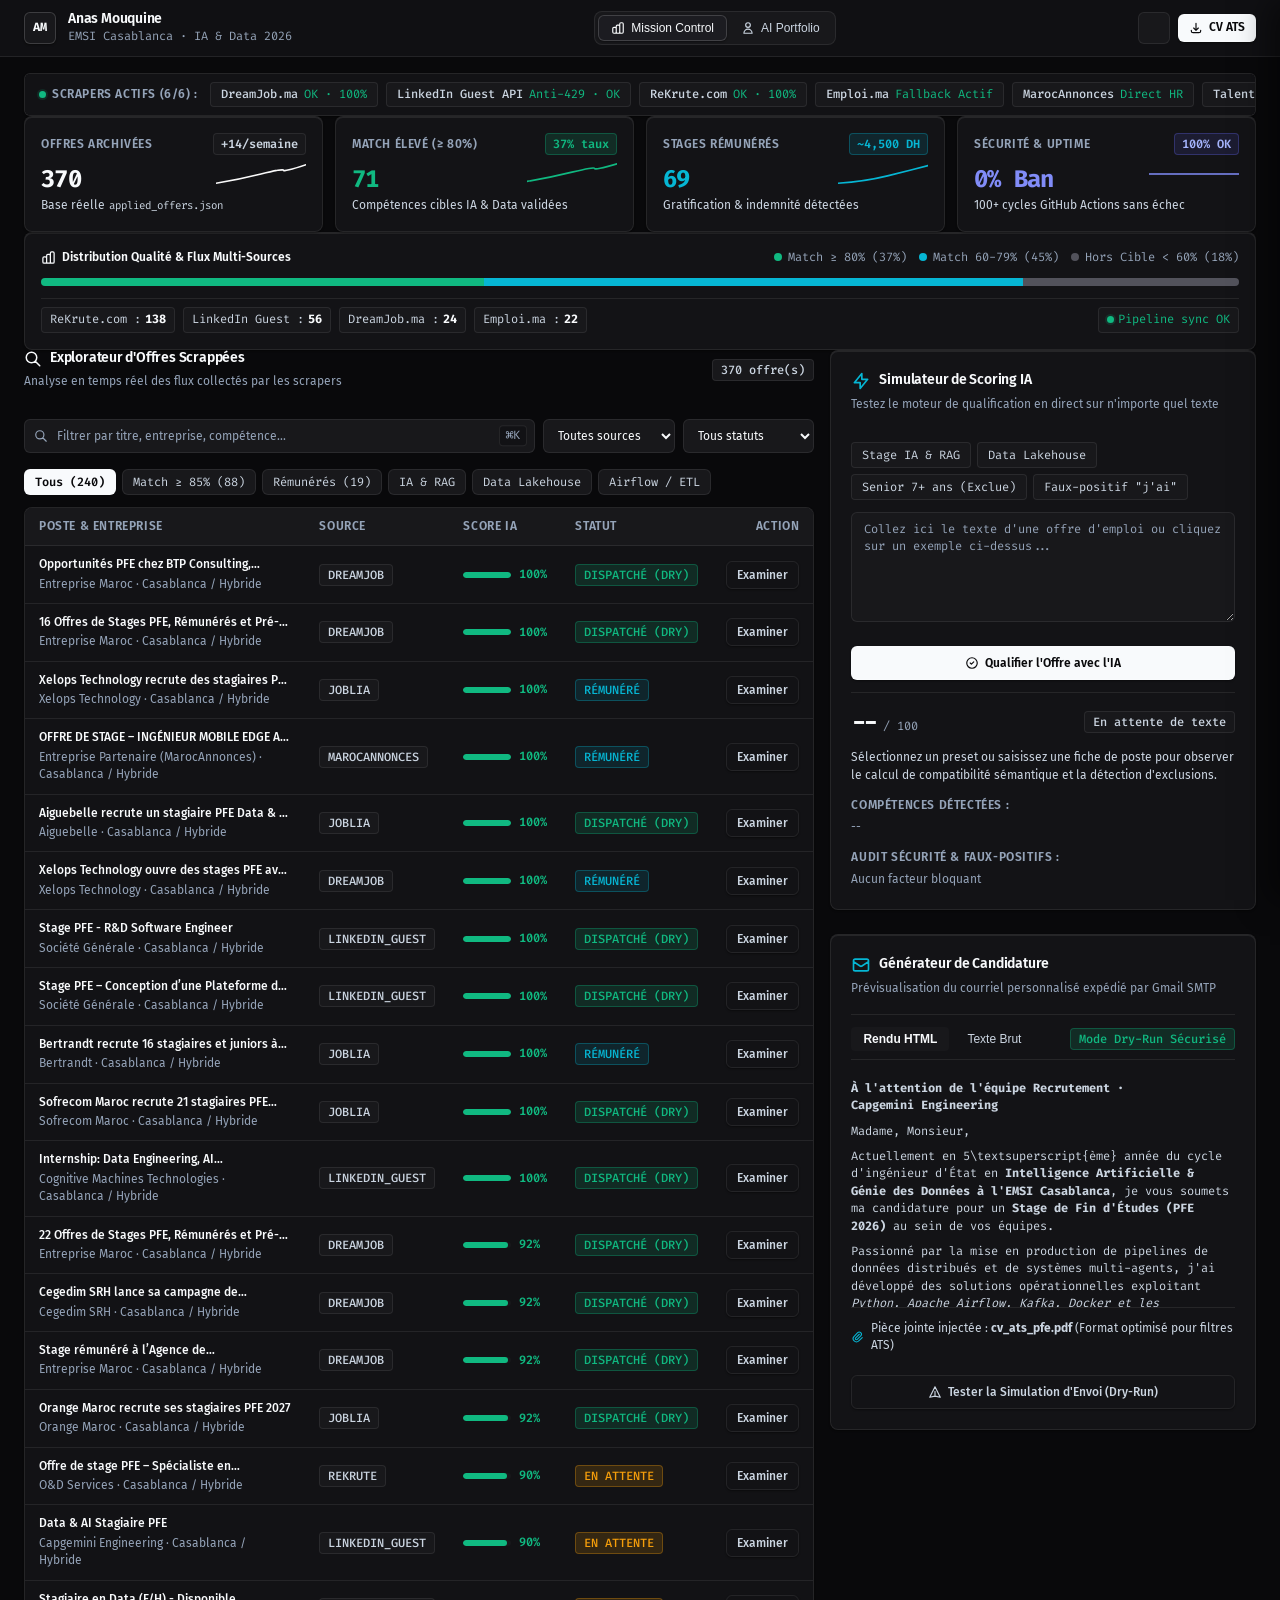
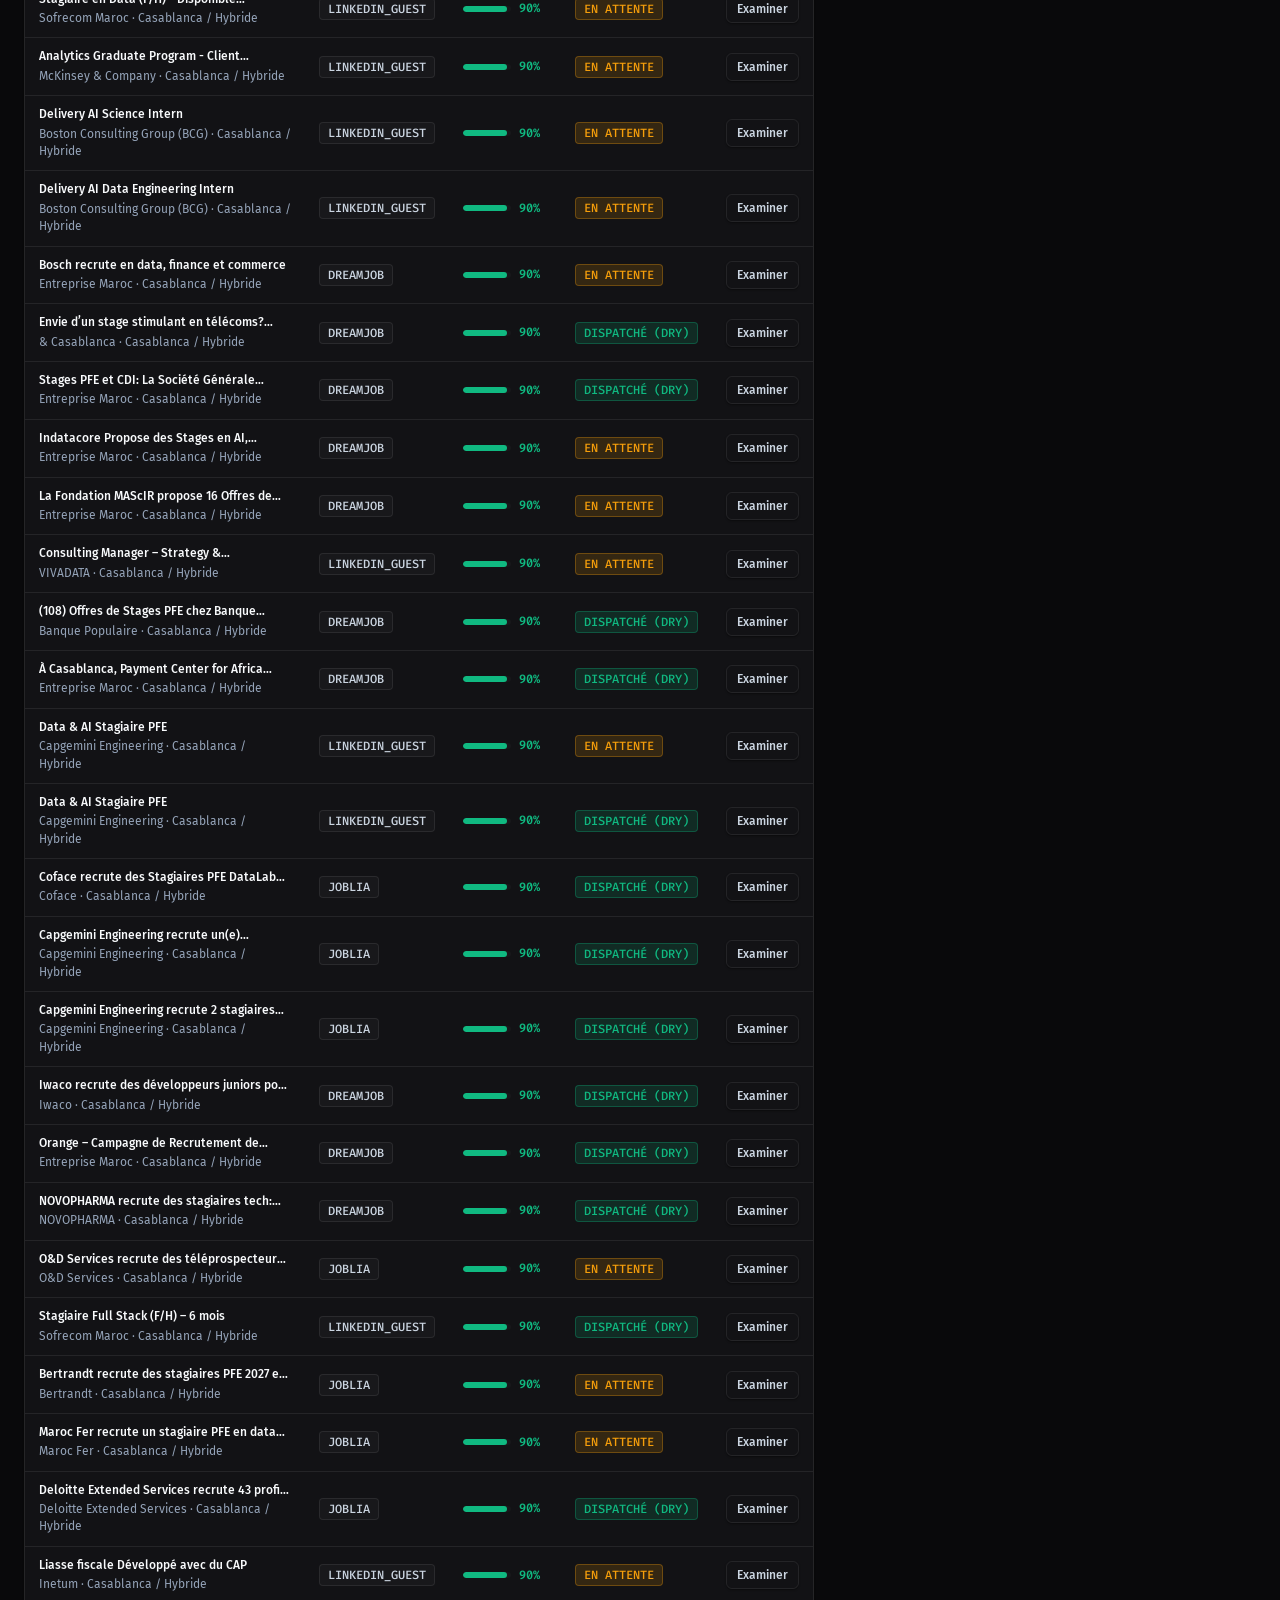
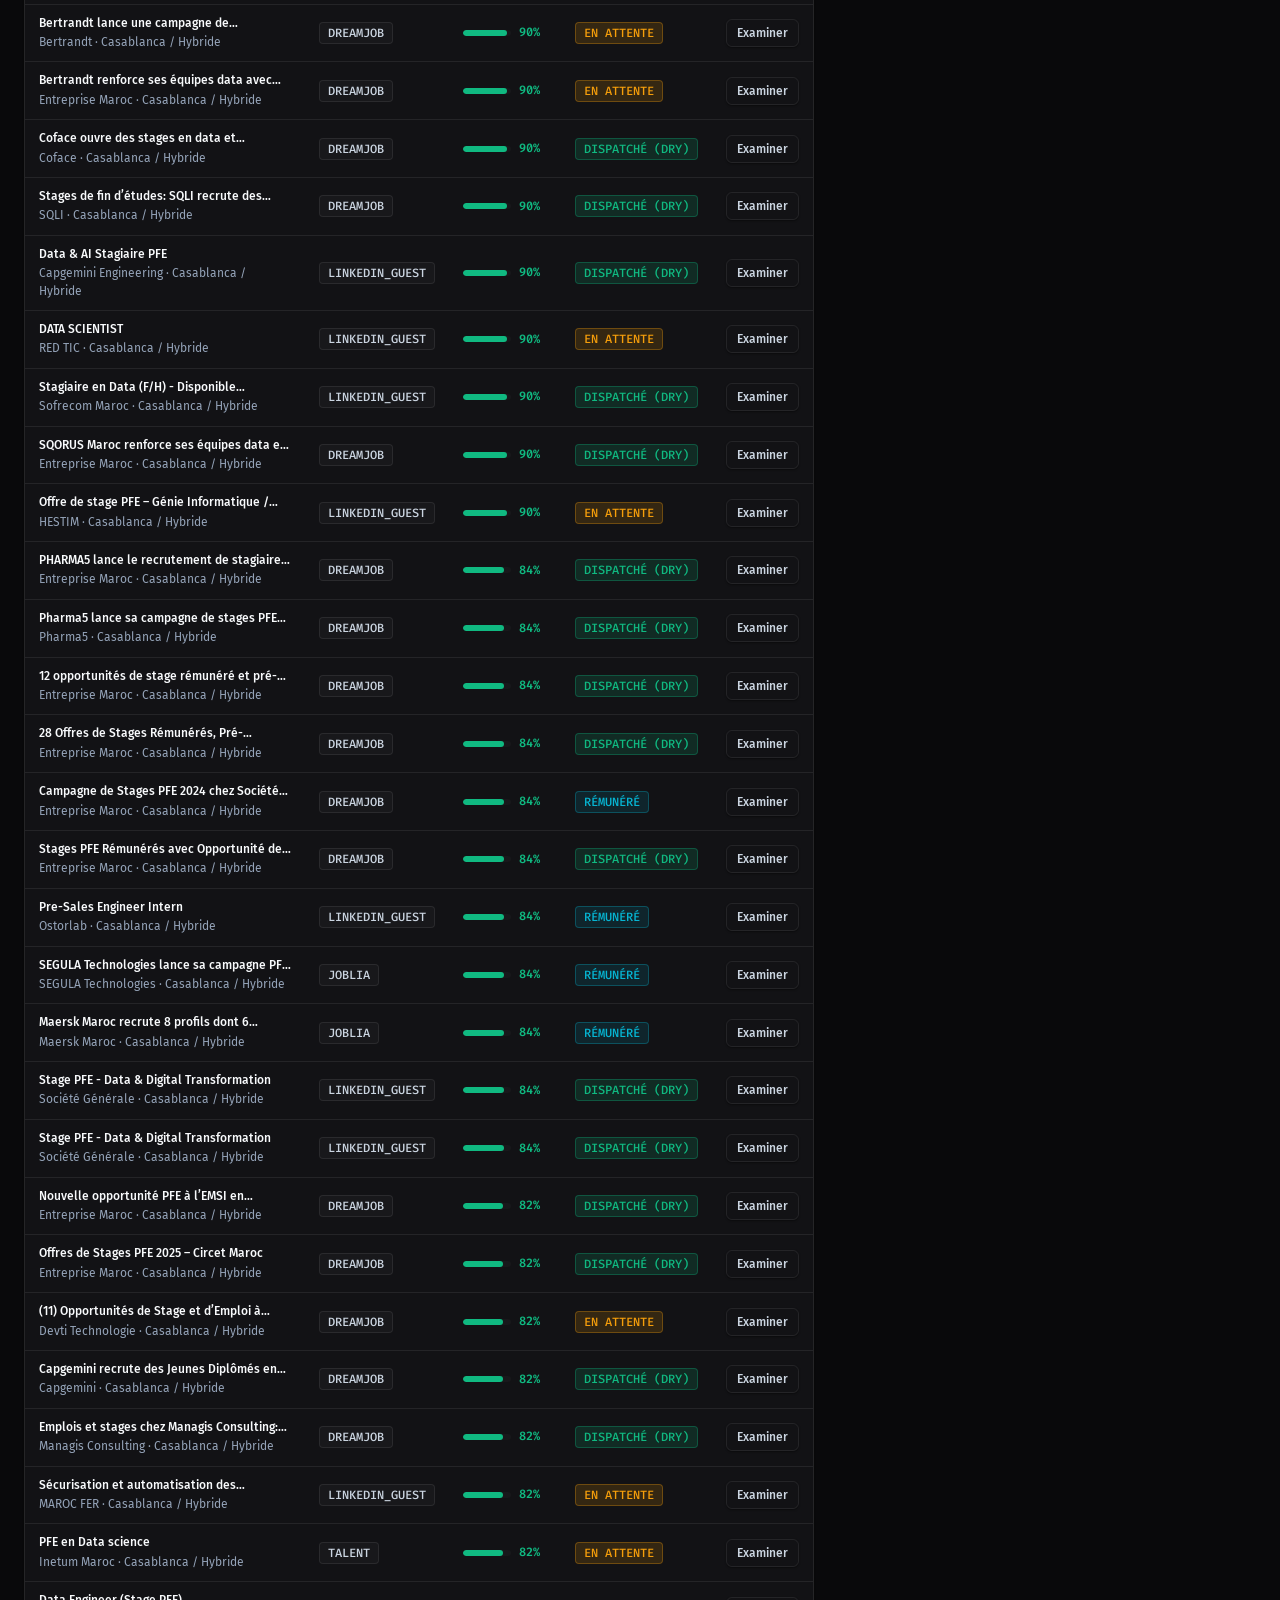
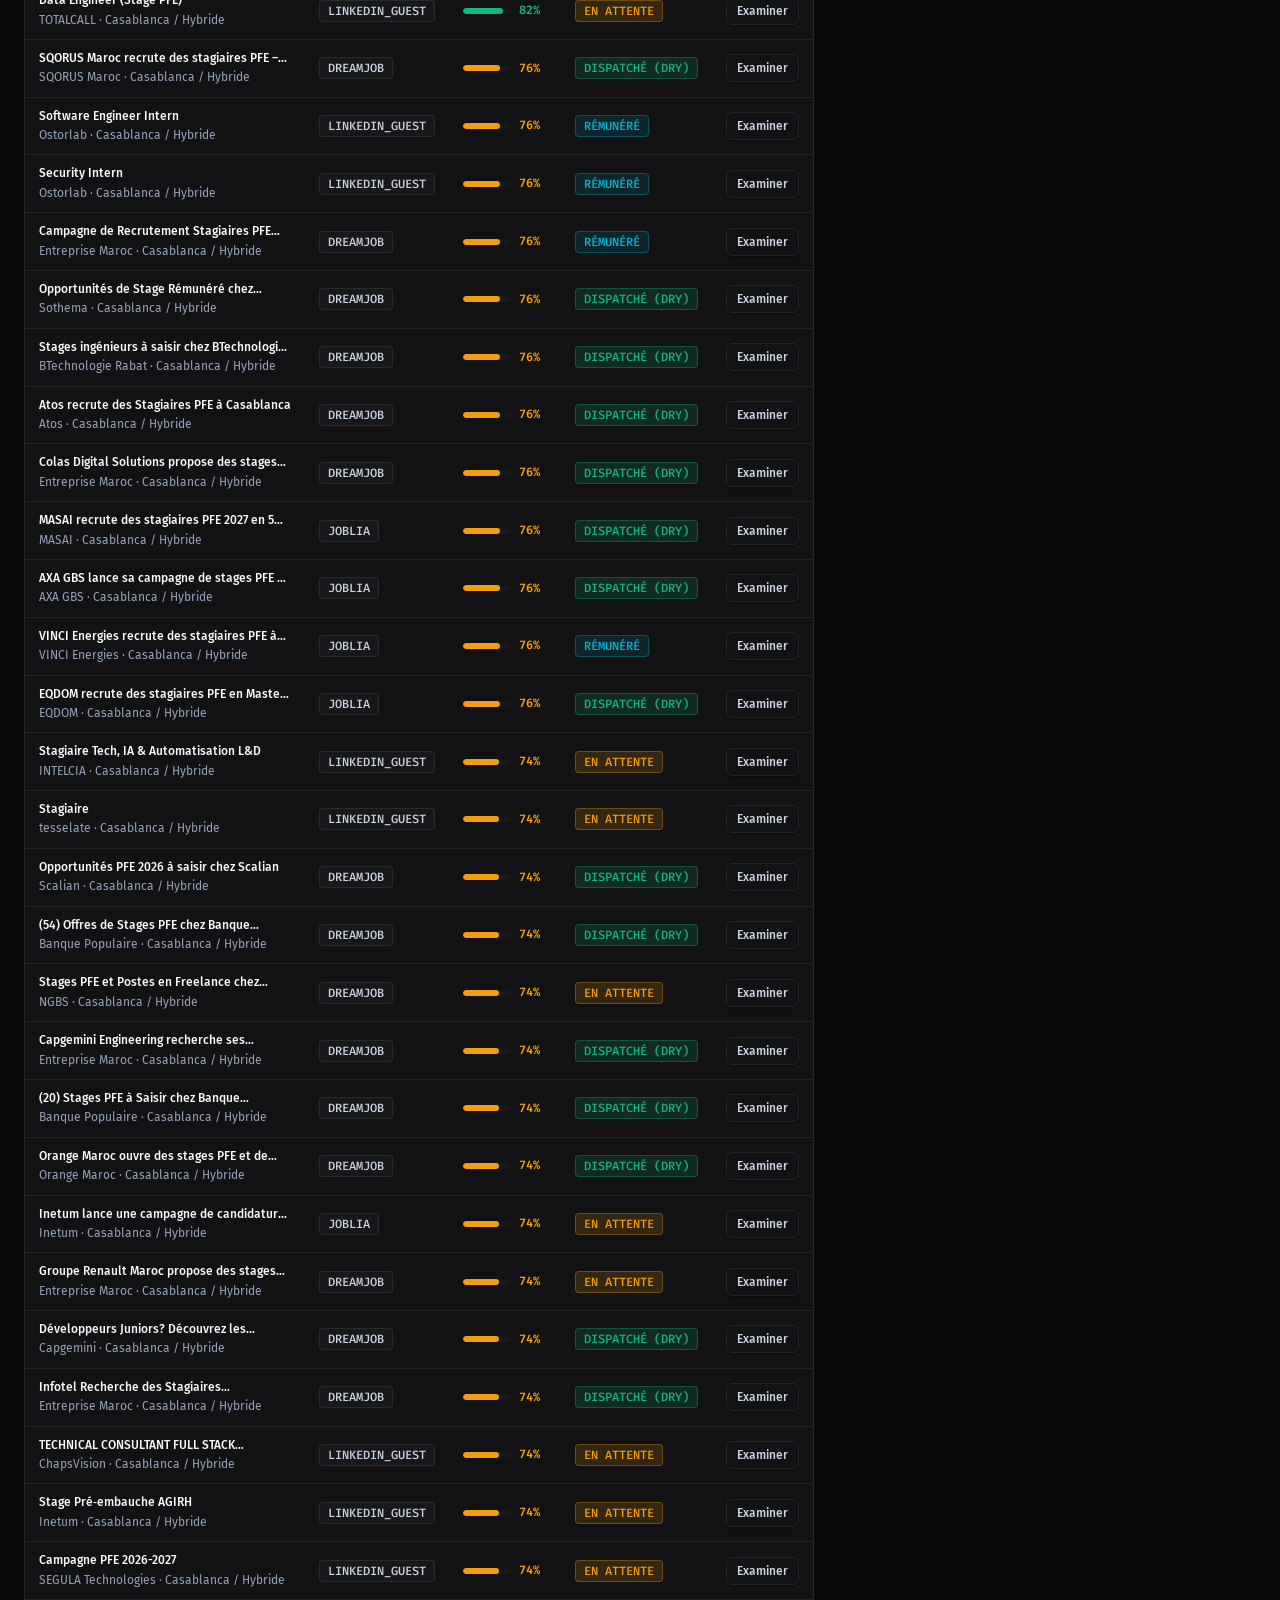
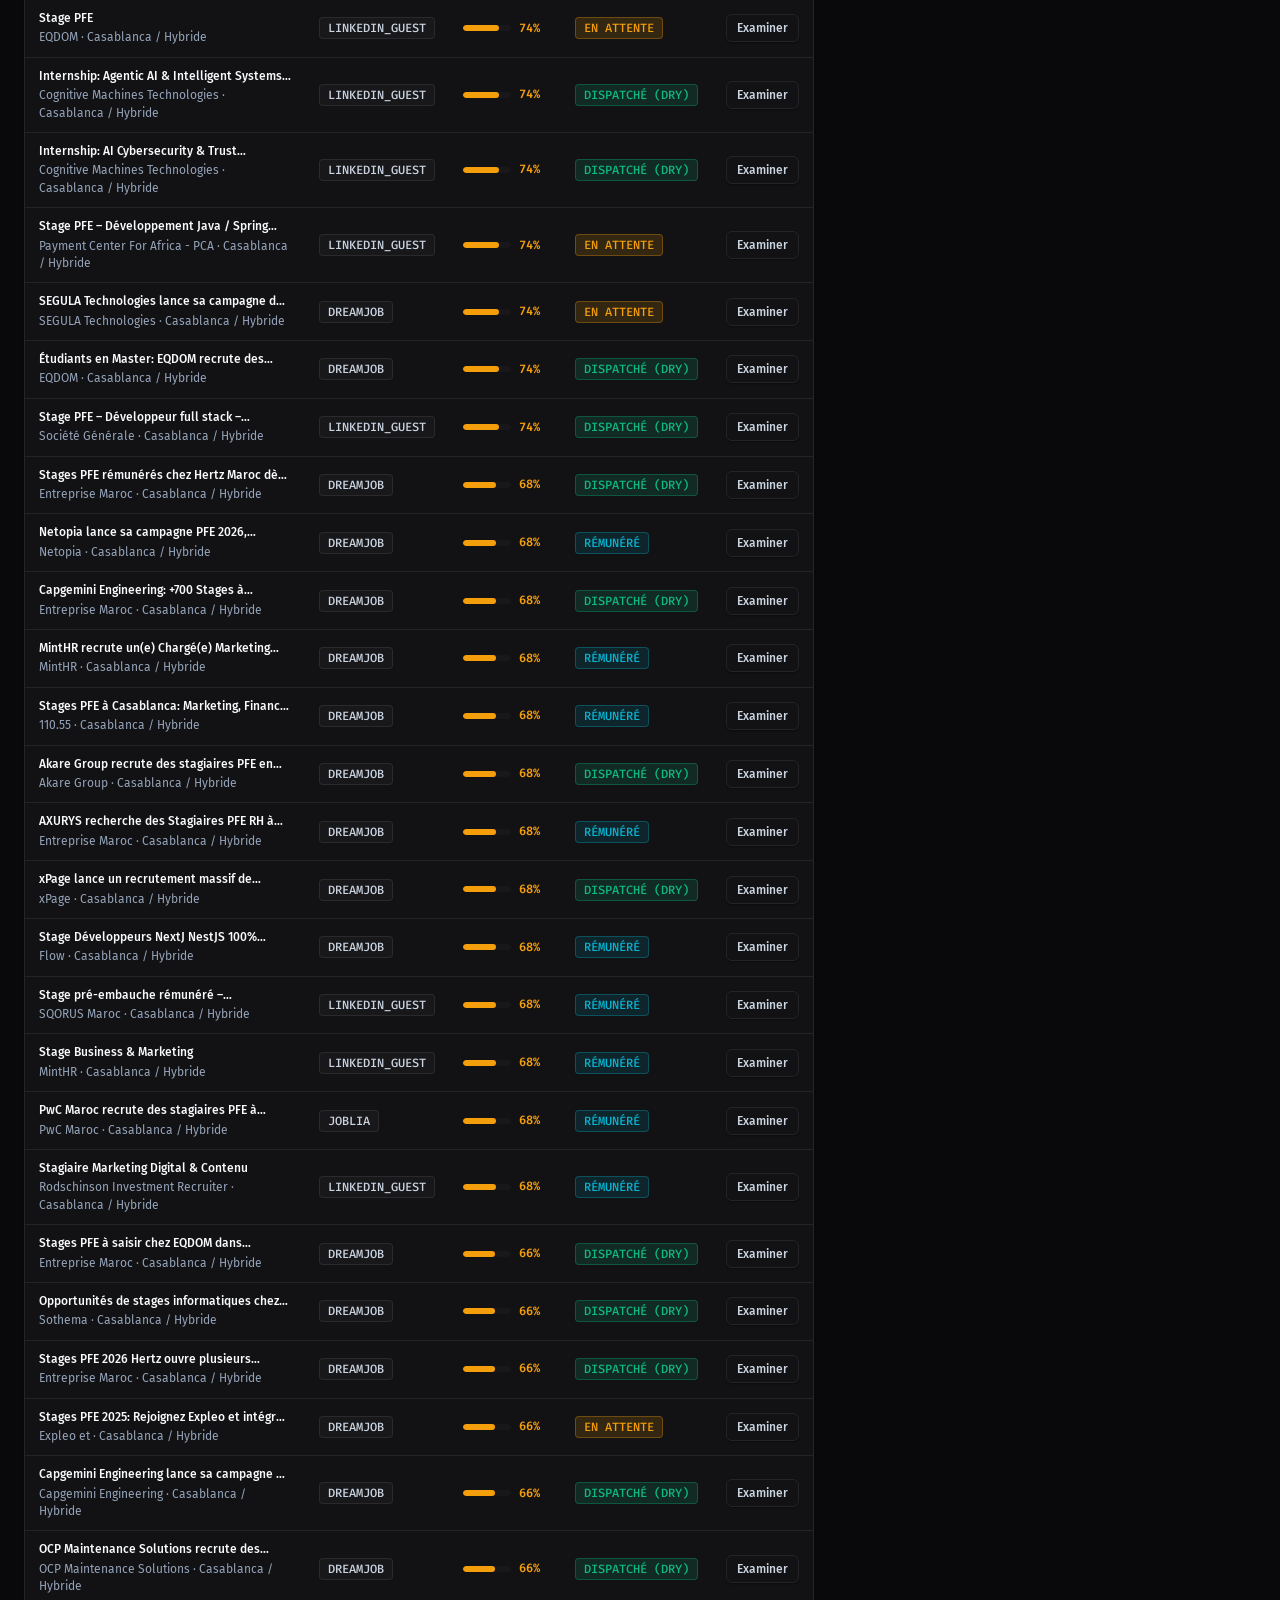
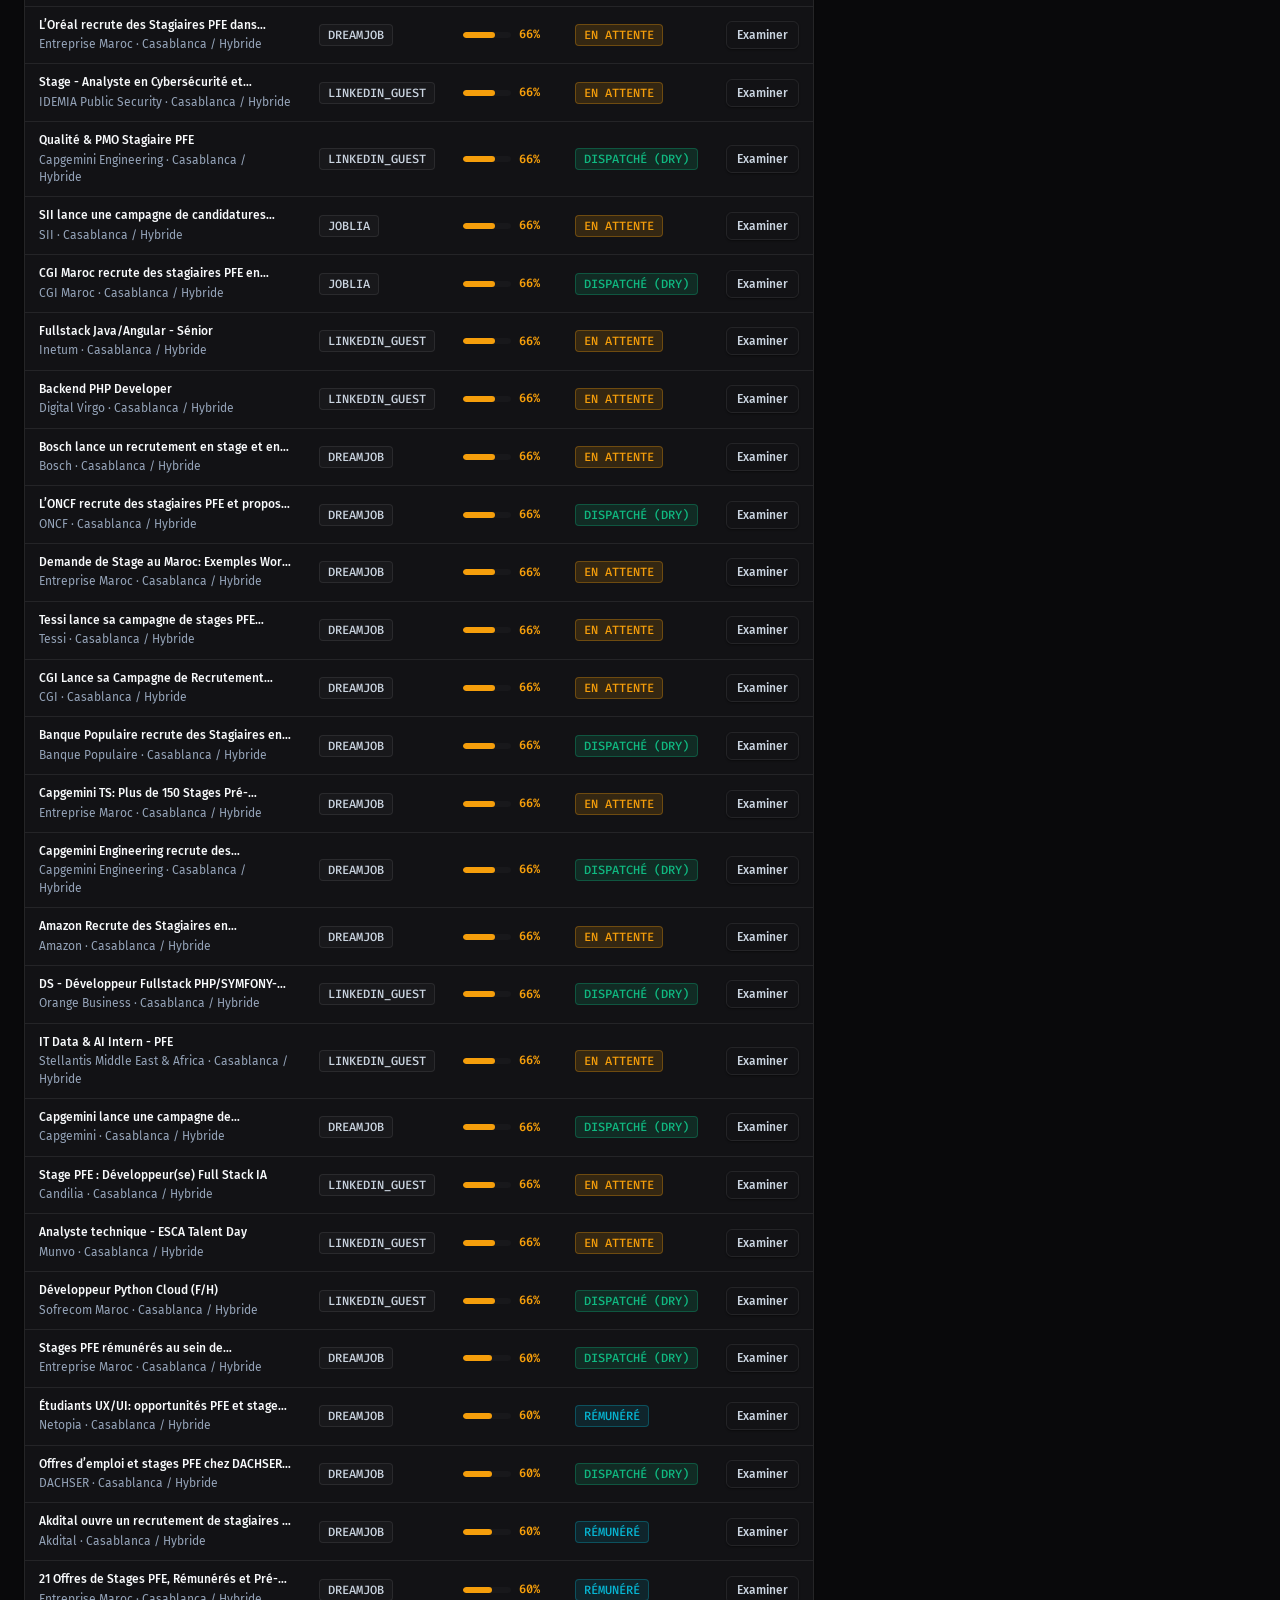
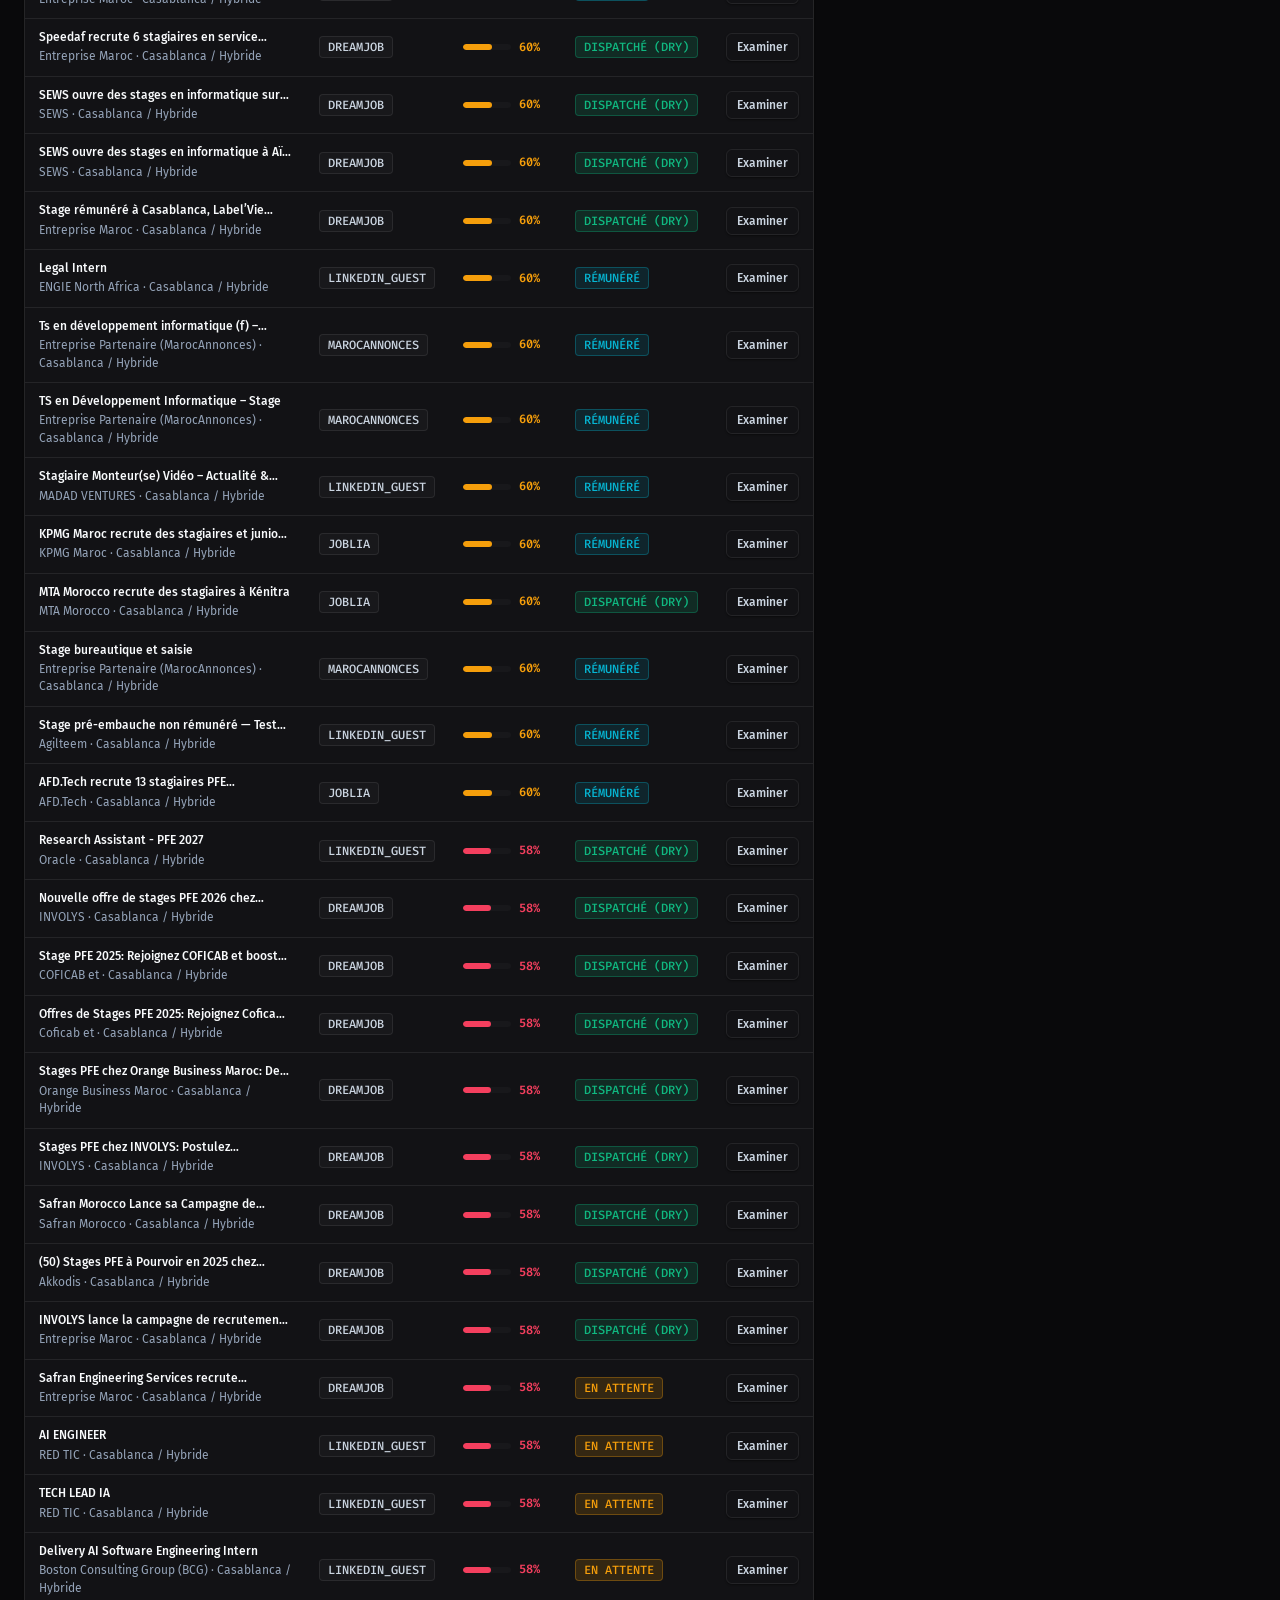
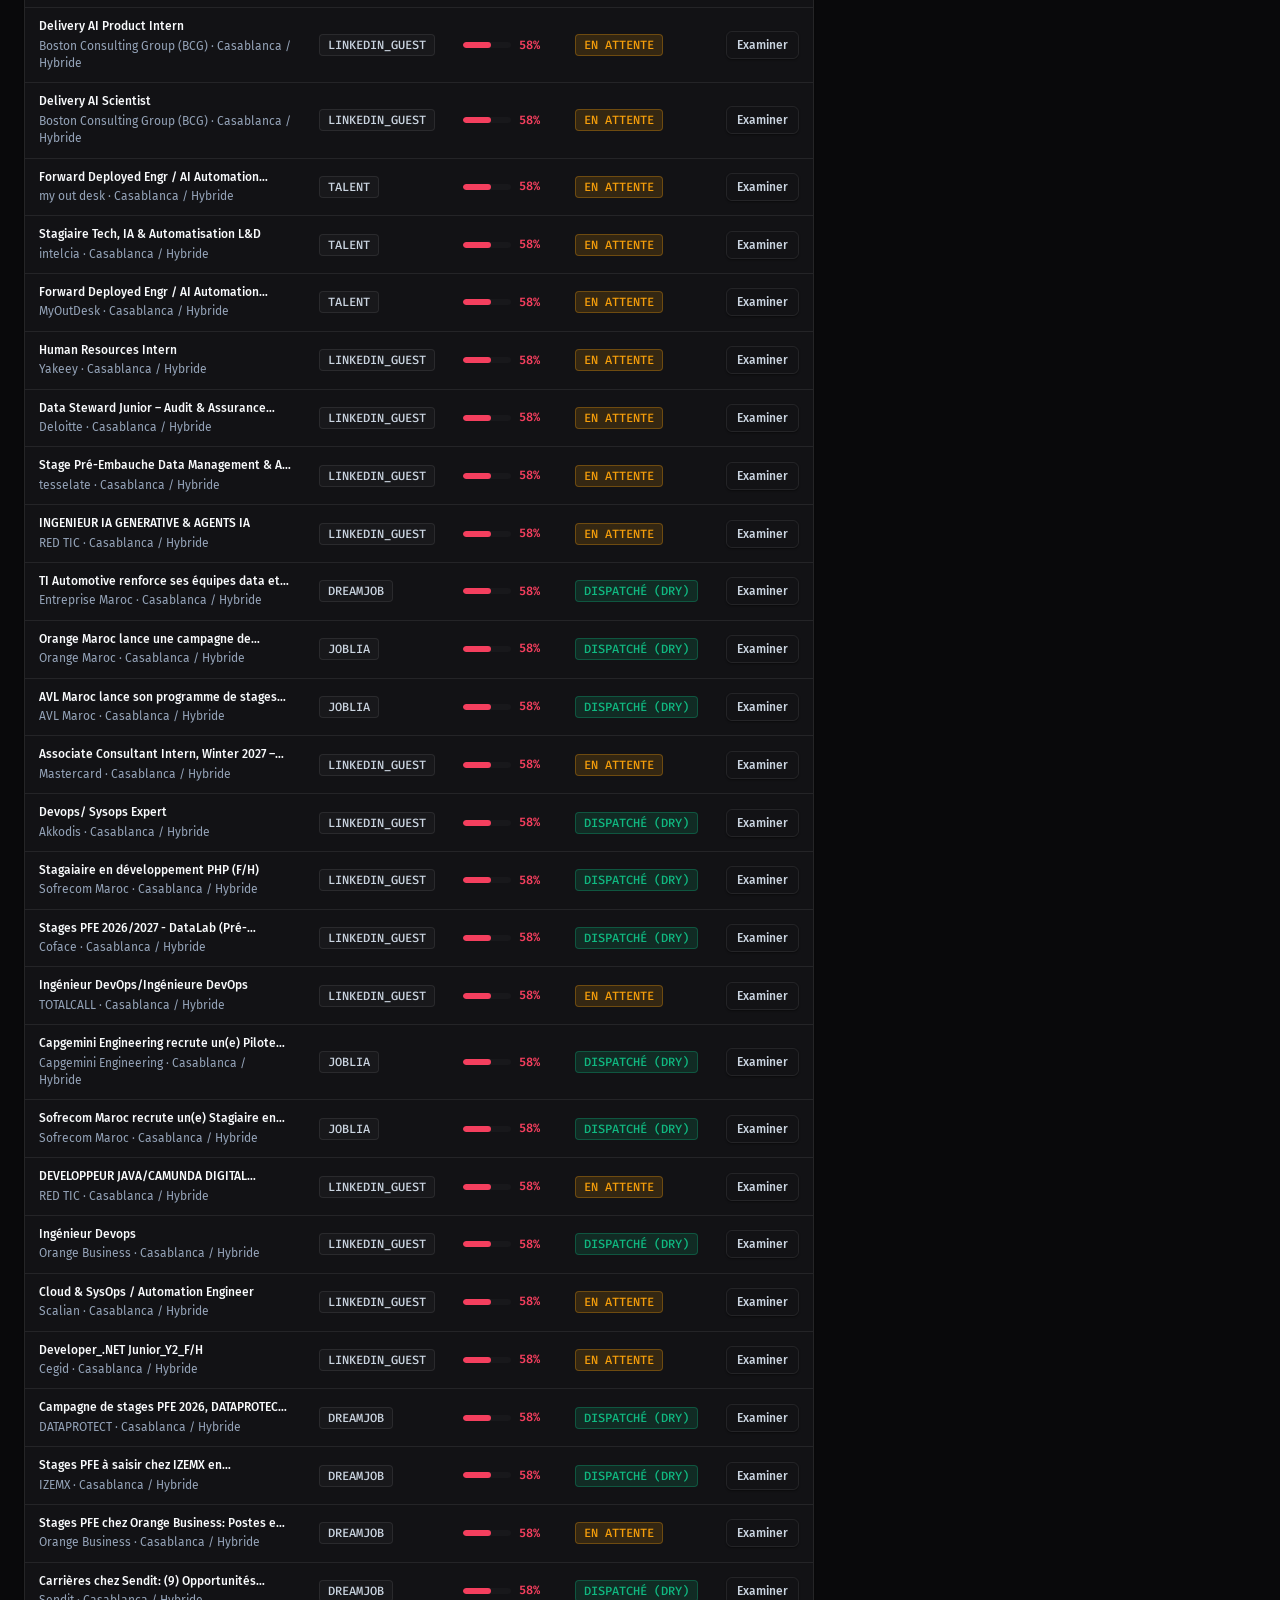
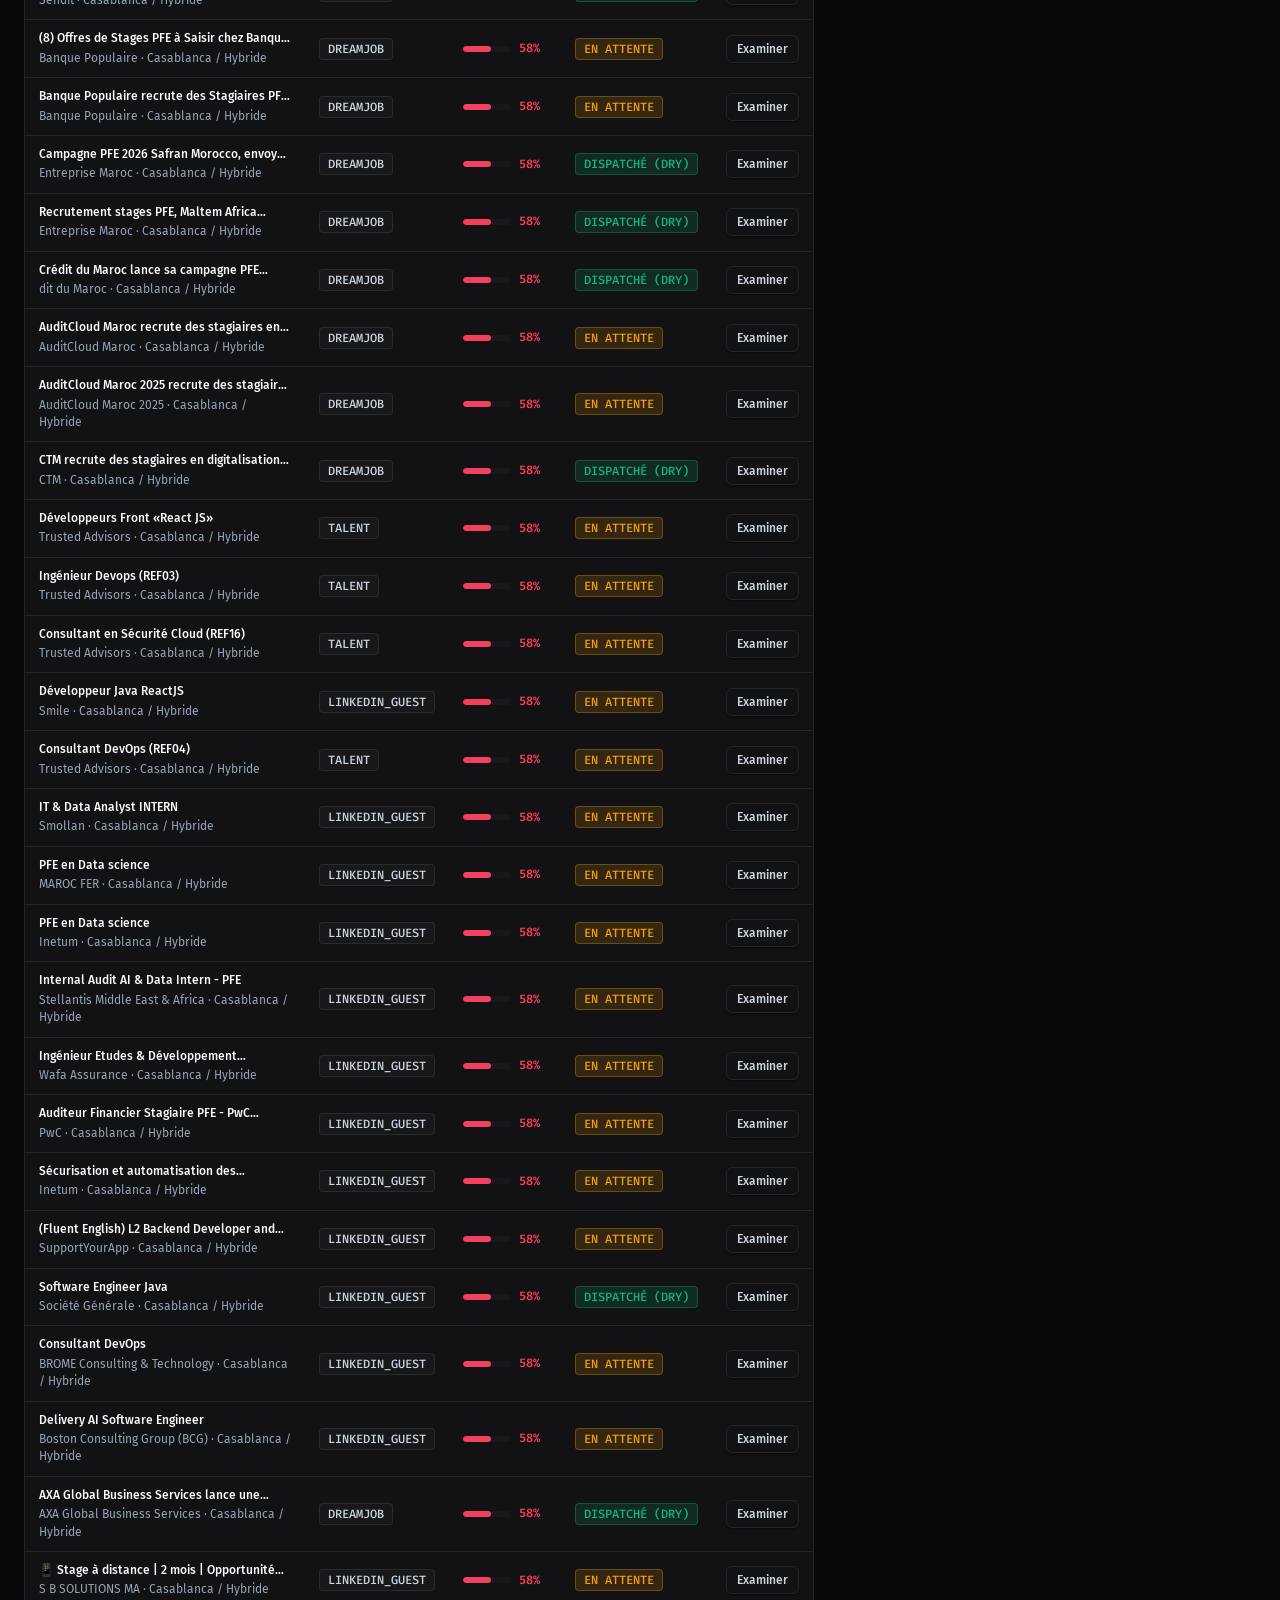
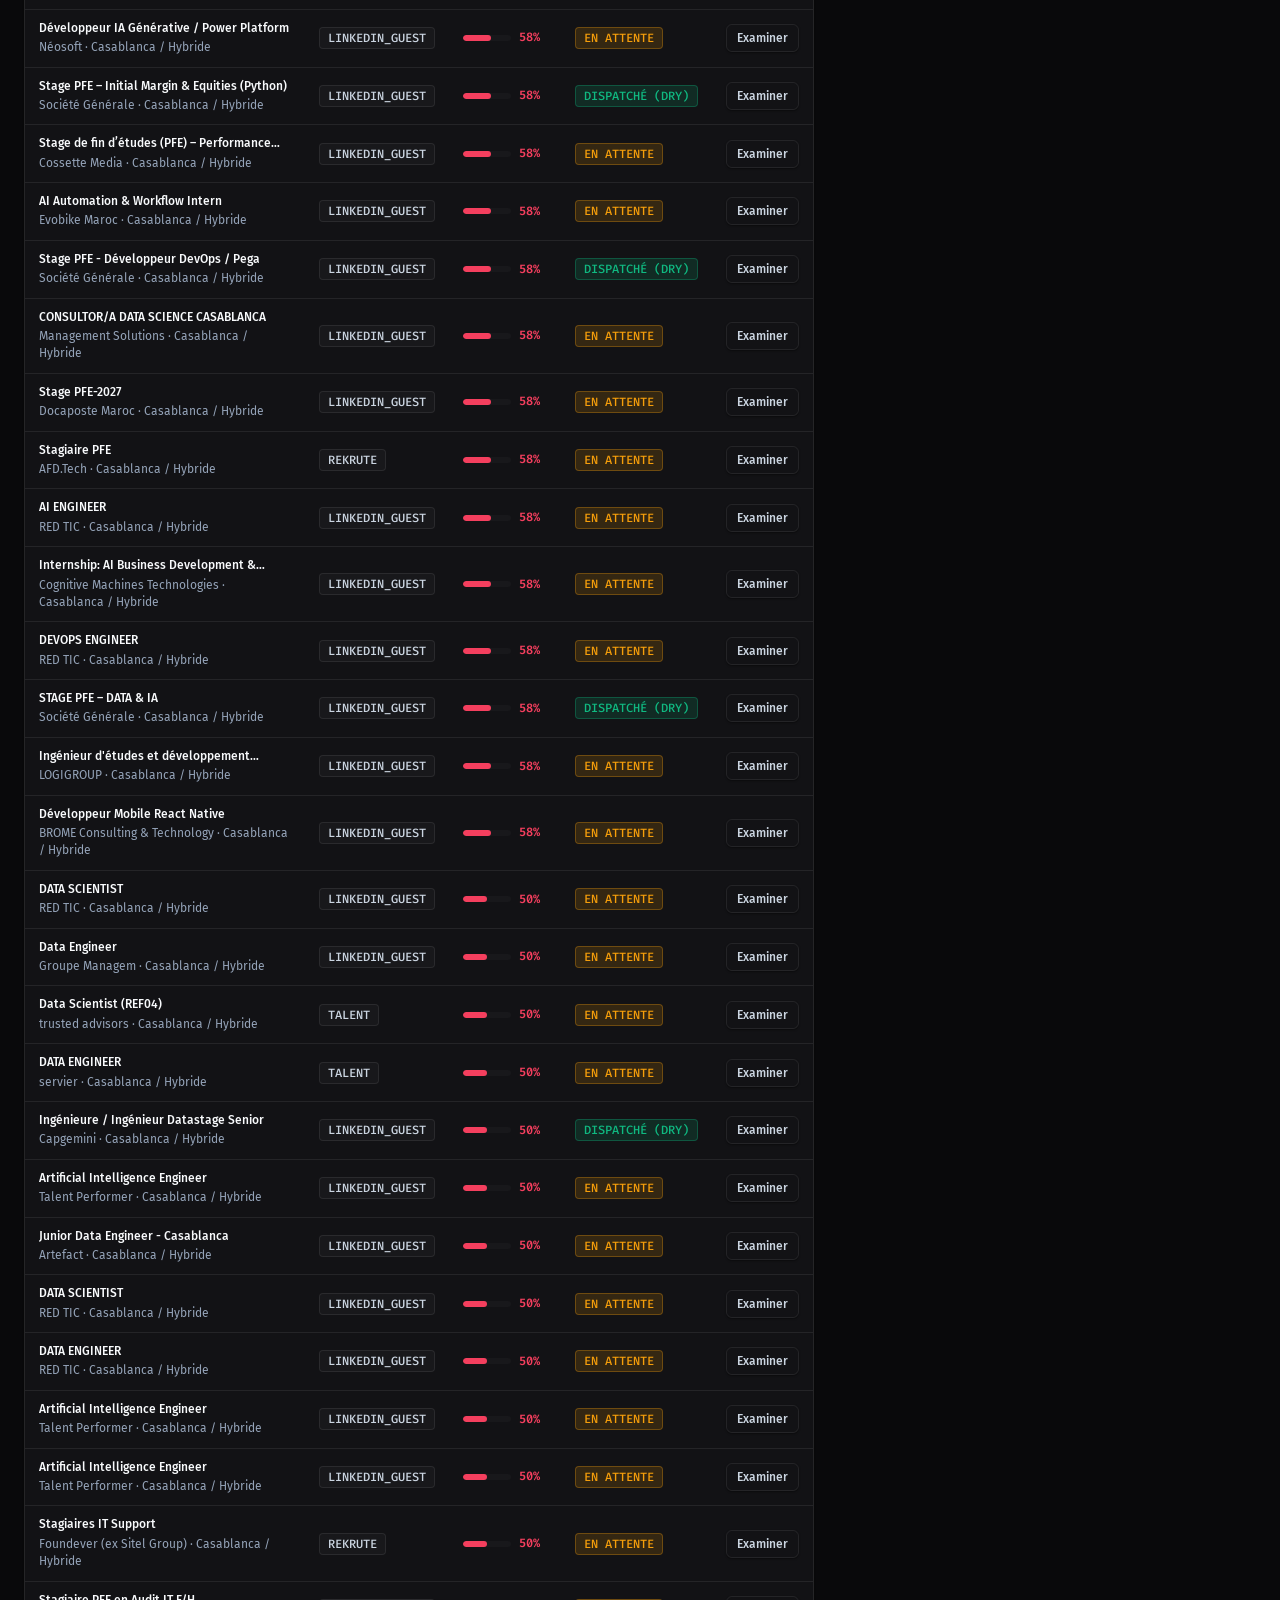
==== commit ba2899bc: "feat(ui): redesign platform with Linear minimalist and data-dense analytics layout - adopt zinc-950 " ====
--- a/docs/index.html
+++ b/docs/index.html
@@ -10,22 +10,19 @@
   <!-- Favicon SVG -->
   <link rel="icon" type="image/svg+xml" href="data:image/svg+xml,<svg xmlns='http://www.w3.org/2000/svg' viewBox='0 0 100 100'><defs><linearGradient id='g' x1='0%' y1='0%' x2='100%' y2='100%'><stop offset='0%' stop-color='%2300e5ff'/><stop offset='100%' stop-color='%236366f1'/></linearGradient></defs><rect width='100' height='100' rx='24' fill='%23080c14'/><text x='50' y='64' font-family='sans-serif' font-size='44' font-weight='900' fill='url(%23g)' text-anchor='middle'>AM</text></svg>">
 
-  <!-- Google Fonts: Inter & JetBrains Mono -->
+  <!-- Google Fonts: Fira Sans & Fira Code (Technical & Distinctive) -->
   <link rel="preconnect" href="https://fonts.googleapis.com">
   <link rel="preconnect" href="https://fonts.gstatic.com" crossorigin>
-  <link href="https://fonts.googleapis.com/css2?family=Inter:wght@300;400;500;600;700;800&family=JetBrains+Mono:wght@400;500;600;700&display=swap" rel="stylesheet">
+  <link href="https://fonts.googleapis.com/css2?family=Fira+Code:wght@400;500;600;700&family=Fira+Sans:wght@300;400;500;600;700;800&display=swap" rel="stylesheet">
 
   <!-- Modular CSS Files (Vanilla CSS / No Tailwind) -->
-  <link rel="stylesheet" href="css/variables.css">
-  <link rel="stylesheet" href="css/base.css">
-  <link rel="stylesheet" href="css/components.css">
-  <link rel="stylesheet" href="css/mission-control.css">
-  <link rel="stylesheet" href="css/portfolio.css">
+  <link rel="stylesheet" href="css/variables.css?v=3.0">
+  <link rel="stylesheet" href="css/base.css?v=3.0">
+  <link rel="stylesheet" href="css/components.css?v=3.0">
+  <link rel="stylesheet" href="css/mission-control.css?v=3.0">
+  <link rel="stylesheet" href="css/portfolio.css?v=3.0">
 </head>
 <body>
-
-  <!-- Background Decorative Grid Overlay -->
-  <div class="bg-grid-overlay" aria-hidden="true"></div>
 
   <!-- Global Header -->
   <header class="app-header">
@@ -119,92 +116,144 @@
         </div>
       </section>
 
-      <!-- KPI Metrics Grid -->
-      <section class="kpi-grid" style="margin-top: var(--space-6);">
+      <!-- KPI Metrics Grid - Data-Dense HUD with Sparklines -->
+      <section class="kpi-grid">
         <div class="kpi-card">
           <div class="kpi-header">
             <span class="kpi-label">Offres Archivées</span>
-            <div class="kpi-icon">
-              <svg fill="none" viewBox="0 0 24 24" stroke="currentColor"><path stroke-linecap="round" stroke-linejoin="round" stroke-width="2" d="M19 11H5m14 0a2 2 0 012 2v6a2 2 0 01-2 2H5a2 2 0 01-2-2v-6a2 2 0 012-2m14 0V9a2 2 0 00-2-2M5 11V9a2 2 0 012-2m0 0V5a2 2 0 012-2h6a2 2 0 012 2v2M7 7h10" /></svg>
-            </div>
-          </div>
-          <div id="kpi-total-scraped" class="kpi-value">--</div>
+            <span class="kpi-trend-pill badge badge-neutral">+14/semaine</span>
+          </div>
+          <div class="kpi-value-row">
+            <div id="kpi-total-scraped" class="kpi-value">--</div>
+            <svg class="kpi-sparkline" viewBox="0 0 100 28" preserveAspectRatio="none">
+              <path d="M0 24 Q 25 20, 50 14 T 75 10 T 100 4" stroke="#fafafa" />
+            </svg>
+          </div>
           <div class="kpi-subtext">Base réelle <code>applied_offers.json</code></div>
         </div>
 
         <div class="kpi-card">
           <div class="kpi-header">
             <span class="kpi-label">Match Élevé (≥ 80%)</span>
-            <div class="kpi-icon" style="color: var(--status-success);">
-              <svg fill="none" viewBox="0 0 24 24" stroke="currentColor"><path stroke-linecap="round" stroke-linejoin="round" stroke-width="2" d="M9 12l2 2 4-4m6 2a9 9 0 11-18 0 9 9 0 0118 0z" /></svg>
-            </div>
-          </div>
-          <div id="kpi-high-match" class="kpi-value" style="color: var(--status-success);">--</div>
+            <span class="kpi-trend-pill badge badge-success">37% taux</span>
+          </div>
+          <div class="kpi-value-row">
+            <div id="kpi-high-match" class="kpi-value" style="color: var(--status-success);">--</div>
+            <svg class="kpi-sparkline" viewBox="0 0 100 28" preserveAspectRatio="none">
+              <path d="M0 22 Q 25 18, 50 12 T 75 8 T 100 3" stroke="var(--status-success)" />
+            </svg>
+          </div>
           <div class="kpi-subtext">Compétences cibles IA &amp; Data validées</div>
         </div>
 
         <div class="kpi-card">
           <div class="kpi-header">
             <span class="kpi-label">Stages Rémunérés</span>
-            <div class="kpi-icon" style="color: var(--accent-indigo);">
-              <svg fill="none" viewBox="0 0 24 24" stroke="currentColor"><path stroke-linecap="round" stroke-linejoin="round" stroke-width="2" d="M12 8c-1.657 0-3 .895-3 2s1.343 2 3 2 3 .895 3 2-1.343 2-3 2m0-8c1.11 0 2.08.402 2.599 1M12 8V7m0 1v8m0 0v1m0-1c-1.11 0-2.08-.402-2.599-1M21 12a9 9 0 11-18 0 9 9 0 0118 0z" /></svg>
-            </div>
-          </div>
-          <div id="kpi-remunerated" class="kpi-value" style="color: var(--accent-indigo);">--</div>
+            <span class="kpi-trend-pill badge badge-cyan">~4,500 DH</span>
+          </div>
+          <div class="kpi-value-row">
+            <div id="kpi-remunerated" class="kpi-value" style="color: var(--accent-cyan);">--</div>
+            <svg class="kpi-sparkline" viewBox="0 0 100 28" preserveAspectRatio="none">
+              <path d="M0 24 Q 30 22, 55 16 T 80 10 T 100 5" stroke="var(--accent-cyan)" />
+            </svg>
+          </div>
           <div class="kpi-subtext">Gratification &amp; indemnité détectées</div>
         </div>
 
         <div class="kpi-card">
           <div class="kpi-header">
             <span class="kpi-label">Sécurité &amp; Uptime</span>
-            <div class="kpi-icon" style="color: var(--status-warning);">
-              <svg fill="none" viewBox="0 0 24 24" stroke="currentColor"><path stroke-linecap="round" stroke-linejoin="round" stroke-width="2" d="M9 12l2 2 4-4m5.618-4.016A11.955 11.955 0 0112 2.944a11.955 11.955 0 01-8.618 3.04A12.02 12.02 0 003 9c0 5.591 3.824 10.29 9 11.622 5.176-1.332 9-6.03 9-11.622 0-1.042-.133-2.052-.382-3.016z" /></svg>
-            </div>
-          </div>
-          <div class="kpi-value" style="color: var(--status-warning);">0% Ban</div>
+            <span class="kpi-trend-pill badge badge-indigo">100% OK</span>
+          </div>
+          <div class="kpi-value-row">
+            <div class="kpi-value" style="color: #818cf8;">0% Ban</div>
+            <svg class="kpi-sparkline" viewBox="0 0 100 28" preserveAspectRatio="none">
+              <path d="M0 14 Q 25 14, 50 14 T 75 14 T 100 14" stroke="#818cf8" />
+            </svg>
+          </div>
           <div class="kpi-subtext">100+ cycles GitHub Actions sans échec</div>
         </div>
       </section>
 
+      <!-- Analytics Distribution Strip -->
+      <section class="analytics-distribution-card" aria-label="Distribution et flux de scraping">
+        <div class="dist-header">
+          <div class="dist-title">
+            <svg width="15" height="15" fill="none" viewBox="0 0 24 24" stroke="currentColor"><path stroke-linecap="round" stroke-linejoin="round" stroke-width="2" d="M9 19v-6a2 2 0 00-2-2H5a2 2 0 00-2 2v6a2 2 0 002 2h2a2 2 0 002-2zm0 0V9a2 2 0 012-2h2a2 2 0 012 2v10m-6 0a2 2 0 002 2h2a2 2 0 002-2m0 0V5a2 2 0 012-2h2a2 2 0 012 2v14a2 2 0 01-2 2h-2a2 2 0 01-2-2z"/></svg>
+            <span>Distribution Qualité &amp; Flux Multi-Sources</span>
+          </div>
+          <div class="dist-legend">
+            <span class="dist-legend-item"><span class="dist-legend-dot" style="background: var(--status-success);"></span> Match ≥ 80% (37%)</span>
+            <span class="dist-legend-item"><span class="dist-legend-dot" style="background: var(--accent-cyan);"></span> Match 60-79% (45%)</span>
+            <span class="dist-legend-item"><span class="dist-legend-dot" style="background: #52525b;"></span> Hors Cible &lt; 60% (18%)</span>
+          </div>
+        </div>
+        <div class="dist-bar-track">
+          <div class="dist-bar-seg" style="width: 37%; background: var(--status-success);" title="Match ≥ 80%: 88 offres"></div>
+          <div class="dist-bar-seg" style="width: 45%; background: var(--accent-cyan);" title="Match 60-79%: 108 offres"></div>
+          <div class="dist-bar-seg" style="width: 18%; background: #52525b;" title="Hors cible: 44 offres"></div>
+        </div>
+        <div class="dist-sources-row">
+          <span class="dist-source-chip">ReKrute.com : <strong>138</strong></span>
+          <span class="dist-source-chip">LinkedIn Guest : <strong>56</strong></span>
+          <span class="dist-source-chip">DreamJob.ma : <strong>24</strong></span>
+          <span class="dist-source-chip">Emploi.ma : <strong>22</strong></span>
+          <span class="dist-source-chip" style="margin-left: auto; color: var(--status-success);"><span class="status-dot status-dot-active"></span> Pipeline sync OK</span>
+        </div>
+      </section>
+
       <!-- Main Operational Split: Offer Explorer (Left) & AI Playground / Preview (Right) -->
-      <div class="control-grid-split" style="margin-top: var(--space-8);">
+      <div class="control-grid-split">
         
         <!-- LEFT: Offer Explorer Table -->
-        <section class="card offer-explorer-card">
+        <section class="offer-explorer-card">
           <div class="card-header">
             <div>
               <h2 class="card-title">
-                <svg width="20" height="20" fill="none" viewBox="0 0 24 24" stroke="var(--accent-cyan)"><path stroke-linecap="round" stroke-linejoin="round" stroke-width="2" d="M21 21l-6-6m2-5a7 7 0 11-14 0 7 7 0 0114 0z"/></svg>
+                <svg width="18" height="18" fill="none" viewBox="0 0 24 24" stroke="currentColor"><path stroke-linecap="round" stroke-linejoin="round" stroke-width="2" d="M21 21l-6-6m2-5a7 7 0 11-14 0 7 7 0 0114 0z"/></svg>
                 Explorateur d'Offres Scrappées
               </h2>
               <span class="card-subtitle">Analyse en temps réel des flux collectés par les scrapers</span>
             </div>
-            <span id="filtered-count-badge" class="badge badge-cyan">Chargement...</span>
+            <span id="filtered-count-badge" class="badge badge-neutral">Chargement...</span>
           </div>
 
           <!-- Filter & Search Controls -->
           <div class="filter-bar">
-            <div class="search-input-wrapper">
-              <svg fill="none" viewBox="0 0 24 24" stroke="currentColor"><path stroke-linecap="round" stroke-linejoin="round" stroke-width="2" d="M21 21l-6-6m2-5a7 7 0 11-14 0 7 7 0 0114 0z"/></svg>
-              <input type="text" id="search-offers-input" class="form-input" placeholder="Filtrer par titre, entreprise, compétence (ex: Airflow, RAG)...">
-            </div>
-
-            <div class="filter-actions">
-              <select id="filter-source-select" class="form-select" style="min-width: 140px;">
-                <option value="all">Toutes sources</option>
-                <option value="rekrute">ReKrute.com</option>
-                <option value="linkedin_guest">LinkedIn Guest</option>
-                <option value="dreamjob">DreamJob.ma</option>
-                <option value="emploima">Emploi.ma</option>
-                <option value="marocannonces">MarocAnnonces</option>
-              </select>
-
-              <select id="filter-status-select" class="form-select" style="min-width: 140px;">
-                <option value="all">Tous statuts</option>
-                <option value="high_match">Match ≥ 85%</option>
-                <option value="remunerated">Rémunérés</option>
-                <option value="dispatched">Dispatchés (Dry)</option>
-              </select>
+            <div class="filter-main-row">
+              <div class="search-input-wrapper">
+                <svg fill="none" viewBox="0 0 24 24" stroke="currentColor"><path stroke-linecap="round" stroke-linejoin="round" stroke-width="2" d="M21 21l-6-6m2-5a7 7 0 11-14 0 7 7 0 0114 0z"/></svg>
+                <input type="text" id="search-offers-input" class="form-input" placeholder="Filtrer par titre, entreprise, compétence...">
+                <span class="search-kbd-hint">⌘K</span>
+              </div>
+
+              <div class="filter-actions">
+                <select id="filter-source-select" class="form-select" style="min-width: 130px;">
+                  <option value="all">Toutes sources</option>
+                  <option value="rekrute">ReKrute.com</option>
+                  <option value="linkedin_guest">LinkedIn Guest</option>
+                  <option value="dreamjob">DreamJob.ma</option>
+                  <option value="emploima">Emploi.ma</option>
+                  <option value="marocannonces">MarocAnnonces</option>
+                </select>
+
+                <select id="filter-status-select" class="form-select" style="min-width: 130px;">
+                  <option value="all">Tous statuts</option>
+                  <option value="high_match">Match ≥ 85%</option>
+                  <option value="remunerated">Rémunérés</option>
+                  <option value="dispatched">Dispatchés (Dry)</option>
+                </select>
+              </div>
+            </div>
+
+            <!-- Quick Filter Chips Row -->
+            <div class="filter-chips-row">
+              <button class="filter-chip active" data-filter="all">Tous (240)</button>
+              <button class="filter-chip" data-filter="high_match">Match ≥ 85% (88)</button>
+              <button class="filter-chip" data-filter="remunerated">Rémunérés (19)</button>
+              <button class="filter-chip" data-filter="ai_rag">IA &amp; RAG</button>
+              <button class="filter-chip" data-filter="lakehouse">Data Lakehouse</button>
+              <button class="filter-chip" data-filter="airflow">Airflow / ETL</button>
             </div>
           </div>
 
@@ -378,7 +427,7 @@
           </div>
 
           <h1 class="hero-title">
-            Conception de Systèmes <span class="text-gradient">IA &amp; Architectures Big Data</span>
+            Conception de Systèmes <span class="hero-highlight">IA &amp; Architectures Big Data</span>
           </h1>
 
           <p class="hero-description">
@@ -432,6 +481,17 @@
             <!-- Populated via terminal-engine.js -->
           </div>
 
+          <!-- Quick Terminal Command Pills -->
+          <div class="terminal-quick-bar">
+            <span class="terminal-quick-label">Cmds :</span>
+            <button type="button" class="terminal-quick-btn" onclick="window.terminalInstance?.execute('bio')">bio</button>
+            <button type="button" class="terminal-quick-btn" onclick="window.terminalInstance?.execute('skills')">skills</button>
+            <button type="button" class="terminal-quick-btn" onclick="window.terminalInstance?.execute('projects')">projects</button>
+            <button type="button" class="terminal-quick-btn" onclick="window.terminalInstance?.execute('pfe')">pfe</button>
+            <button type="button" class="terminal-quick-btn" onclick="window.terminalInstance?.execute('status')">status</button>
+            <button type="button" class="terminal-quick-btn" onclick="window.terminalInstance?.execute('download-cv')">download-cv</button>
+          </div>
+
           <div class="terminal-input-form">
             <span style="color: var(--accent-cyan); font-weight: 700; padding-left: 14px;">➜</span>
             <input type="text" id="terminal-input" class="terminal-input" placeholder="Tapez une commande (ex: help, bio, skills, pfe)..." autocomplete="off" spellcheck="false">
@@ -442,7 +502,6 @@
       <!-- Projects Architecture Showcase -->
       <section style="margin-top: var(--space-8);">
         <div class="section-header-row">
-          <span class="section-tag">Ingénierie &amp; R&amp;D</span>
           <h2>Projets Phares &amp; Architectures Distribuées</h2>
           <p>Systèmes conçus avec les standards de production logicielle et déployés en conditions réelles.</p>
         </div>
@@ -533,7 +592,6 @@
       <!-- Verified Certifications -->
       <section style="margin-top: var(--space-8);">
         <div class="section-header-row">
-          <span class="section-tag">Gages de Rigueur &amp; Qualité</span>
           <h2>Certifications Vérifiées</h2>
           <p>Compétences validées par les institutions académiques et industrielles mondiales.</p>
         </div>
@@ -588,8 +646,7 @@
 
       <!-- Contact & Availability Section -->
       <section class="card" style="margin-top: var(--space-8); text-align: center; padding: var(--space-10) var(--space-6);">
-        <span class="section-tag">Prochaine Étape</span>
-        <h2 style="margin-top: var(--space-2);">Prêt à Démarrer Votre Projet PFE</h2>
+        <h2>Prêt à Démarrer Votre Projet PFE</h2>
         <p style="max-width: 600px; margin: var(--space-3) auto var(--space-6);">
           Disponible pour un stage de 4 à 6 mois à Casablanca, Rabat ou en Télétravail à partir de Février 2026.
         </p>
@@ -633,8 +690,8 @@
         <p id="drawer-offer-company" style="font-size: var(--text-sm); color: var(--text-muted); margin-top: 4px;">Entreprise · Casablanca</p>
       </div>
 
-      <!-- Recruiter Intel Card -->
-      <div class="card" style="padding: var(--space-4); background-color: var(--bg-surface-elevated);">
+      <!-- Recruiter Intel Details -->
+      <div style="padding: var(--space-4) 0; border-top: 1px solid var(--border-subtle); border-bottom: 1px solid var(--border-subtle);">
         <span class="form-label">Coordonnées Recruteur Détectées :</span>
         <div style="display: flex; flex-direction: column; gap: var(--space-2); margin-top: var(--space-2);">
           <div id="drawer-recruiter-email">--</div>
@@ -664,9 +721,9 @@
   <div id="toast-container" class="toast-container" aria-live="polite"></div>
 
   <!-- JavaScript Modules (Loaded in order) -->
-  <script src="js/data-engine.js"></script>
-  <script src="js/scoring-engine.js"></script>
-  <script src="js/terminal-engine.js"></script>
-  <script src="js/app.js"></script>
+  <script src="js/data-engine.js?v=3.0"></script>
+  <script src="js/scoring-engine.js?v=3.0"></script>
+  <script src="js/terminal-engine.js?v=3.0"></script>
+  <script src="js/app.js?v=3.0"></script>
 </body>
 </html>
--- a/docs/css/variables.css
+++ b/docs/css/variables.css
@@ -1,26 +1,26 @@
 /* ==========================================================================
-   DESIGN TOKENS & SYSTEM VARIABLES (UI/UX Pro Max Standard)
+   DESIGN TOKENS & SYSTEM VARIABLES (Linear Minimalist × Data-Dense Standard)
    ========================================================================== */
 
 :root {
-  /* Fonts */
-  --font-sans: 'Inter', -apple-system, BlinkMacSystemFont, 'Segoe UI', Roboto, Helvetica, Arial, sans-serif;
-  --font-mono: 'JetBrains Mono', 'Fira Code', 'SF Mono', Consolas, monospace;
+  /* Fonts (Distinctive, Technical, Non-Overused) */
+  --font-sans: 'Fira Sans', -apple-system, BlinkMacSystemFont, 'Segoe UI', Roboto, sans-serif;
+  --font-mono: 'Fira Code', 'JetBrains Mono', Consolas, monospace;
 
-  /* Typography Scale */
-  --text-xs: 0.75rem;
-  --text-sm: 0.875rem;
-  --text-base: 1rem;
-  --text-lg: 1.125rem;
-  --text-xl: 1.25rem;
-  --text-2xl: 1.5rem;
-  --text-3xl: 1.875rem;
-  --text-4xl: 2.25rem;
+  /* Typography Scale - High Density with 12px Strict Floor */
+  --text-xs: 0.75rem;     /* 12px floor for micro-labels, badges, tables */
+  --text-sm: 0.875rem;    /* 14px */
+  --text-base: 1rem;      /* 16px */
+  --text-lg: 1.125rem;    /* 18px */
+  --text-xl: 1.25rem;     /* 20px */
+  --text-2xl: 1.5rem;     /* 24px */
+  --text-3xl: 1.875rem;   /* 30px */
+  --text-4xl: 2.25rem;    /* 36px */
   --leading-tight: 1.2;
-  --leading-normal: 1.5;
-  --leading-relaxed: 1.65;
+  --leading-normal: 1.45;
+  --leading-relaxed: 1.6;
 
-  /* Spacing Scale */
+  /* Spacing Scale - Compact & Crisp */
   --space-1: 0.25rem;
   --space-2: 0.5rem;
   --space-3: 0.75rem;
@@ -32,17 +32,18 @@
   --space-12: 3rem;
   --space-16: 4rem;
 
-  /* Radii */
+  /* Radii - Linear / Apple Precision */
+  --radius-xs: 0.25rem;
   --radius-sm: 0.375rem;
   --radius-md: 0.5rem;
-  --radius-lg: 0.75rem;
-  --radius-xl: 1rem;
+  --radius-lg: 0.625rem;
+  --radius-xl: 0.875rem;
   --radius-full: 9999px;
 
-  /* Transitions */
-  --transition-fast: 150ms cubic-bezier(0.4, 0, 0.2, 1);
-  --transition-normal: 250ms cubic-bezier(0.4, 0, 0.2, 1);
-  --transition-smooth: 350ms cubic-bezier(0.16, 1, 0.3, 1);
+  /* Transitions - Snappy Linear Micro-Interactions */
+  --transition-fast: 120ms cubic-bezier(0.4, 0, 0.2, 1);
+  --transition-normal: 200ms cubic-bezier(0.4, 0, 0.2, 1);
+  --transition-smooth: 300ms cubic-bezier(0.16, 1, 0.3, 1);
 
   /* Z-Index Scale */
   --z-base: 1;
@@ -52,91 +53,87 @@
   --z-toast: 100;
 
   /* --------------------------------------------------------------------------
-     DARK THEME (Default: Cyber-Control / Deep Obsidian)
+     DARK THEME (Linear Dark: Deep Zinc with WCAG AA > 5.5:1 Verified Contrast)
      -------------------------------------------------------------------------- */
-  --bg-app: #080c14;
-  --bg-surface: #0f172a;
-  --bg-surface-elevated: #152238;
-  --bg-surface-glass: rgba(15, 23, 42, 0.75);
-  --bg-card: rgba(18, 28, 48, 0.6);
-  --bg-card-hover: rgba(26, 40, 68, 0.8);
+  --bg-app: #09090b;
+  --bg-surface: #121215;
+  --bg-surface-elevated: #18181b;
+  --bg-surface-glass: rgba(18, 18, 21, 0.9);
+  --bg-card: #131316;
+  --bg-card-hover: #1c1c21;
   --bg-subtle: rgba(255, 255, 255, 0.04);
-  --bg-active: rgba(0, 229, 255, 0.12);
+  --bg-active: rgba(255, 255, 255, 0.08);
 
   --border-subtle: rgba(255, 255, 255, 0.08);
   --border-strong: rgba(255, 255, 255, 0.16);
-  --border-accent: rgba(0, 229, 255, 0.35);
-  --border-focus: #00e5ff;
+  --border-accent: rgba(99, 102, 241, 0.4);
+  --border-focus: #cbd5e1;
 
+  /* Contrast-Safe Text Colors (> 5.5:1 on #09090b and #121215) */
   --text-primary: #f8fafc;
-  --text-secondary: #94a3b8;
-  --text-muted: #64748b;
-  --text-inverse: #080c14;
+  --text-secondary: #cbd5e1;
+  --text-muted: #94a3b8;
+  --text-inverse: #09090b;
 
-  /* Accent & Status Colors */
-  --accent-cyan: #00e5ff;
-  --accent-cyan-glow: rgba(0, 229, 255, 0.25);
-  --accent-indigo: #6366f1;
-  --accent-indigo-glow: rgba(99, 102, 241, 0.25);
-  --accent-purple: #a855f7;
+  /* Restrained, Purposeful Accents */
+  --accent-cyan: #06b6d4;
+  --accent-indigo: #818cf8;
+  --accent-purple: #a78bfa;
 
   --status-success: #10b981;
-  --status-success-bg: rgba(16, 185, 129, 0.12);
+  --status-success-bg: rgba(16, 185, 129, 0.15);
   --status-warning: #f59e0b;
-  --status-warning-bg: rgba(245, 158, 11, 0.12);
-  --status-danger: #ef4444;
-  --status-danger-bg: rgba(239, 68, 68, 0.12);
-  --status-info: #0284c7;
-  --status-info-bg: rgba(2, 132, 199, 0.12);
+  --status-warning-bg: rgba(245, 158, 11, 0.15);
+  --status-danger: #f43f5e;
+  --status-danger-bg: rgba(244, 63, 94, 0.15);
+  --status-info: #38bdf8;
+  --status-info-bg: rgba(56, 189, 248, 0.15);
 
-  /* Shadows */
-  --shadow-sm: 0 1px 2px 0 rgba(0, 0, 0, 0.4);
-  --shadow-md: 0 4px 6px -1px rgba(0, 0, 0, 0.5), 0 2px 4px -2px rgba(0, 0, 0, 0.5);
-  --shadow-lg: 0 10px 15px -3px rgba(0, 0, 0, 0.6), 0 4px 6px -4px rgba(0, 0, 0, 0.6);
-  --shadow-glow: 0 0 20px -3px var(--accent-cyan-glow);
+  /* Linear Subtle Directional Elevation & Inset Reflection */
+  --shadow-sm: 0 1px 2px rgba(0, 0, 0, 0.4);
+  --shadow-md: 0 4px 16px rgba(0, 0, 0, 0.5);
+  --shadow-lg: 0 12px 32px rgba(0, 0, 0, 0.65);
+  --card-inset-highlight: inset 0 1px 0 0 rgba(255, 255, 255, 0.08);
 }
 
 /* --------------------------------------------------------------------------
-   LIGHT THEME (Executive Slate / Crisp Modern)
+   LIGHT THEME (Apple Minimalist: Pure Clean White & Slate Tone)
    -------------------------------------------------------------------------- */
 [data-theme="light"] {
   --bg-app: #f8fafc;
   --bg-surface: #ffffff;
   --bg-surface-elevated: #f1f5f9;
-  --bg-surface-glass: rgba(255, 255, 255, 0.85);
+  --bg-surface-glass: rgba(255, 255, 255, 0.92);
   --bg-card: #ffffff;
   --bg-card-hover: #f8fafc;
-  --bg-subtle: rgba(15, 23, 42, 0.04);
-  --bg-active: rgba(2, 132, 199, 0.1);
+  --bg-subtle: rgba(0, 0, 0, 0.03);
+  --bg-active: rgba(0, 0, 0, 0.06);
 
   --border-subtle: #e2e8f0;
   --border-strong: #cbd5e1;
-  --border-accent: rgba(2, 132, 199, 0.4);
-  --border-focus: #0284c7;
+  --border-accent: rgba(79, 70, 229, 0.35);
+  --border-focus: #475569;
 
   --text-primary: #0f172a;
-  --text-secondary: #475569;
+  --text-secondary: #334155;
   --text-muted: #64748b;
-  --text-inverse: #f8fafc;
+  --text-inverse: #ffffff;
 
-  /* Light mode adjusted accents */
   --accent-cyan: #0284c7;
-  --accent-cyan-glow: rgba(2, 132, 199, 0.2);
   --accent-indigo: #4f46e5;
-  --accent-indigo-glow: rgba(79, 70, 229, 0.2);
-  --accent-purple: #9333ea;
+  --accent-purple: #7c3aed;
 
   --status-success: #059669;
-  --status-success-bg: rgba(5, 150, 105, 0.1);
+  --status-success-bg: rgba(5, 150, 105, 0.12);
   --status-warning: #d97706;
-  --status-warning-bg: rgba(217, 119, 6, 0.1);
+  --status-warning-bg: rgba(217, 119, 6, 0.12);
   --status-danger: #dc2626;
-  --status-danger-bg: rgba(220, 38, 38, 0.1);
+  --status-danger-bg: rgba(220, 38, 38, 0.12);
   --status-info: #0284c7;
-  --status-info-bg: rgba(2, 132, 199, 0.1);
+  --status-info-bg: rgba(2, 132, 199, 0.12);
 
-  --shadow-sm: 0 1px 3px rgba(0, 0, 0, 0.06);
-  --shadow-md: 0 4px 6px -1px rgba(0, 0, 0, 0.08), 0 2px 4px -2px rgba(0, 0, 0, 0.05);
-  --shadow-lg: 0 10px 15px -3px rgba(0, 0, 0, 0.1), 0 4px 6px -4px rgba(0, 0, 0, 0.05);
-  --shadow-glow: 0 0 15px -2px var(--accent-cyan-glow);
+  --shadow-sm: 0 1px 2px rgba(0, 0, 0, 0.06);
+  --shadow-md: 0 4px 12px rgba(0, 0, 0, 0.06);
+  --shadow-lg: 0 10px 24px rgba(0, 0, 0, 0.08);
+  --card-inset-highlight: inset 0 1px 0 0 rgba(255, 255, 255, 0.8);
 }
--- a/docs/css/base.css
+++ b/docs/css/base.css
@@ -1,5 +1,5 @@
 /* ==========================================================================
-   BASE & RESET STYLES
+   BASE & RESET STYLES (Linear Minimalist × Data-Dense Standard)
    ========================================================================== */
 
 *, *::before, *::after {
@@ -26,28 +26,16 @@
   transition: background-color var(--transition-normal), color var(--transition-normal);
 }
 
-/* Background Atmosphere Grid */
+/* Background Atmosphere Grid - Clean plain surface per Impeccable standards */
 .bg-grid-overlay {
-  position: fixed;
-  top: 0;
-  left: 0;
-  right: 0;
-  bottom: 0;
-  pointer-events: none;
-  z-index: 0;
-  background-image: 
-    linear-gradient(to right, var(--border-subtle) 1px, transparent 1px),
-    linear-gradient(to bottom, var(--border-subtle) 1px, transparent 1px);
-  background-size: 40px 40px;
-  opacity: 0.35;
-  mask-image: radial-gradient(circle at 50% 20%, black 40%, transparent 80%);
-  -webkit-mask-image: radial-gradient(circle at 50% 20%, black 40%, transparent 80%);
-}
-
-/* Typography Base */
+  display: none;
+}
+
+/* Typography Base - Crisp Precision */
 h1, h2, h3, h4, h5, h6 {
   color: var(--text-primary);
-  font-weight: 700;
+  font-weight: 600;
+  letter-spacing: -0.025em;
   line-height: var(--leading-tight);
 }
 
@@ -58,26 +46,29 @@
 
 p {
   color: var(--text-secondary);
+  text-wrap: pretty;
 }
 
 a {
-  color: var(--accent-cyan);
+  color: var(--text-primary);
   text-decoration: none;
   transition: color var(--transition-fast);
 }
 
 a:hover {
+  color: var(--accent-indigo);
   text-decoration: underline;
 }
 
 code, pre, kbd {
   font-family: var(--font-mono);
-}
-
-/* Layout Container */
+  font-size: 0.9em;
+}
+
+/* Layout Container - High-Density Width */
 .container {
   width: 100%;
-  max-width: 1360px;
+  max-width: 1440px;
   margin: 0 auto;
   padding: 0 var(--space-4);
   position: relative;
@@ -90,14 +81,14 @@
   }
 }
 
-/* App Header & Navigation */
+/* App Header & Navigation - Apple / Linear 56px Glass Bar */
 .app-header {
   position: sticky;
   top: 0;
   z-index: var(--z-sticky);
   background-color: var(--bg-surface-glass);
-  backdrop-filter: blur(16px);
-  -webkit-backdrop-filter: blur(16px);
+  backdrop-filter: blur(20px);
+  -webkit-backdrop-filter: blur(20px);
   border-bottom: 1px solid var(--border-subtle);
   transition: background-color var(--transition-normal), border-color var(--transition-normal);
 }
@@ -106,7 +97,7 @@
   display: flex;
   align-items: center;
   justify-content: space-between;
-  height: 70px;
+  height: 56px;
   gap: var(--space-4);
 }
 
@@ -119,17 +110,19 @@
 }
 
 .brand-icon {
-  width: 38px;
-  height: 38px;
-  border-radius: var(--radius-md);
-  background: linear-gradient(135deg, var(--accent-cyan), var(--accent-indigo));
+  width: 32px;
+  height: 32px;
+  border-radius: var(--radius-sm);
+  background-color: var(--bg-surface-elevated);
+  border: 1px solid var(--border-strong);
   display: flex;
   align-items: center;
   justify-content: center;
-  color: #080c14;
-  font-weight: 800;
+  color: var(--text-primary);
+  font-weight: 700;
+  font-size: var(--text-xs);
   font-family: var(--font-mono);
-  box-shadow: 0 0 16px -2px var(--accent-cyan-glow);
+  box-shadow: var(--shadow-sm);
 }
 
 .brand-text-col {
@@ -138,10 +131,11 @@
 }
 
 .brand-title {
-  font-size: var(--text-base);
-  font-weight: 700;
-  color: var(--text-primary);
-  letter-spacing: -0.02em;
+  font-size: var(--text-sm);
+  font-weight: 600;
+  color: var(--text-primary);
+  letter-spacing: -0.015em;
+  line-height: 1.2;
 }
 
 .brand-subtitle {
@@ -150,13 +144,13 @@
   font-family: var(--font-mono);
 }
 
-/* Main Mode Switcher in Header */
+/* Main Mode Switcher in Header - Linear Segmented Control */
 .mode-toggle-group {
   display: inline-flex;
   align-items: center;
   background-color: var(--bg-surface-elevated);
   border: 1px solid var(--border-subtle);
-  border-radius: var(--radius-full);
+  border-radius: var(--radius-md);
   padding: 3px;
   gap: 2px;
 }
@@ -164,38 +158,41 @@
 .mode-btn {
   display: inline-flex;
   align-items: center;
-  gap: var(--space-2);
-  padding: 6px 14px;
+  gap: 6px;
+  padding: 5px 12px;
   font-size: var(--text-xs);
-  font-weight: 600;
+  font-weight: 500;
   color: var(--text-secondary);
   background: transparent;
   border: none;
-  border-radius: var(--radius-full);
+  border-radius: var(--radius-sm);
   cursor: pointer;
   transition: all var(--transition-fast);
   white-space: nowrap;
 }
 
 .mode-btn svg {
-  width: 15px;
-  height: 15px;
+  width: 14px;
+  height: 14px;
   stroke-width: 2;
 }
 
 .mode-btn:hover {
   color: var(--text-primary);
+  background-color: var(--bg-subtle);
 }
 
 .mode-btn.active {
-  background-color: var(--accent-cyan);
-  color: #080c14;
-  box-shadow: 0 0 12px -1px var(--accent-cyan-glow);
+  background-color: var(--bg-card-hover);
+  color: var(--text-primary);
+  box-shadow: var(--shadow-sm);
+  border: 1px solid var(--border-strong);
 }
 
 [data-theme="light"] .mode-btn.active {
-  background-color: var(--accent-cyan);
-  color: #ffffff;
+  background-color: #ffffff;
+  color: #09090b;
+  border-color: #d4d4d8;
 }
 
 /* Header Action Tools */
@@ -216,10 +213,10 @@
   outline-offset: 2px;
 }
 
-/* Custom Scrollbars */
+/* Custom Scrollbars - Sleek & Inset */
 ::-webkit-scrollbar {
-  width: 8px;
-  height: 8px;
+  width: 6px;
+  height: 6px;
 }
 
 ::-webkit-scrollbar-track {
@@ -232,5 +229,5 @@
 }
 
 ::-webkit-scrollbar-thumb:hover {
-  background: var(--accent-cyan);
-}
+  background: var(--text-muted);
+}
--- a/docs/css/components.css
+++ b/docs/css/components.css
@@ -1,54 +1,59 @@
 /* ==========================================================================
-   UI COMPONENTS (Cards, Buttons, Badges, Modals, Toasts)
+   UI COMPONENTS (Linear Minimalist × Data-Dense Standard)
    ========================================================================== */
 
-/* Buttons */
+/* Buttons - Linear Precision */
 .btn {
   display: inline-flex;
   align-items: center;
   justify-content: center;
-  gap: var(--space-2);
-  padding: 8px 16px;
-  min-height: 40px;
+  gap: 6px;
+  padding: 6px 14px;
+  min-height: 34px;
   font-family: var(--font-sans);
-  font-size: var(--text-sm);
-  font-weight: 600;
-  border-radius: var(--radius-md);
+  font-size: var(--text-xs);
+  font-weight: 500;
+  border-radius: var(--radius-sm);
   border: 1px solid transparent;
   cursor: pointer;
   text-decoration: none;
   transition: all var(--transition-fast);
   white-space: nowrap;
+  box-shadow: var(--shadow-sm);
 }
 
 .btn svg {
-  width: 16px;
-  height: 16px;
+  width: 14px;
+  height: 14px;
   flex-shrink: 0;
 }
 
+/* Primary Button - Linear High-Contrast Pill */
 .btn-primary {
-  background-color: var(--accent-cyan);
-  color: #080c14;
-  font-weight: 700;
-  box-shadow: 0 0 14px -2px var(--accent-cyan-glow);
+  background-color: var(--text-primary);
+  color: var(--text-inverse);
+  font-weight: 600;
+  border: 1px solid rgba(255, 255, 255, 0.15);
+  box-shadow: var(--shadow-sm), var(--card-inset-highlight);
 }
 
 .btn-primary:hover {
-  filter: brightness(1.1);
+  filter: brightness(0.92);
   transform: translateY(-1px);
-  box-shadow: 0 0 20px -2px var(--accent-cyan-glow);
+  box-shadow: var(--shadow-md);
   text-decoration: none;
 }
 
 [data-theme="light"] .btn-primary {
+  background-color: #09090b;
   color: #ffffff;
+  border-color: #27272a;
 }
 
 .btn-secondary {
   background-color: var(--bg-surface-elevated);
   color: var(--text-primary);
-  border-color: var(--border-subtle);
+  border: 1px solid var(--border-subtle);
 }
 
 .btn-secondary:hover {
@@ -59,22 +64,22 @@
 
 .btn-outline {
   background: transparent;
-  color: var(--text-primary);
+  color: var(--text-secondary);
+  border: 1px solid var(--border-subtle);
+}
+
+.btn-outline:hover {
   border-color: var(--border-strong);
-}
-
-.btn-outline:hover {
-  border-color: var(--accent-cyan);
-  color: var(--accent-cyan);
-  background-color: var(--bg-active);
+  color: var(--text-primary);
+  background-color: var(--bg-subtle);
   text-decoration: none;
 }
 
 .btn-icon {
-  width: 38px;
-  height: 38px;
+  width: 32px;
+  height: 32px;
   padding: 0;
-  border-radius: var(--radius-md);
+  border-radius: var(--radius-sm);
   background: var(--bg-surface-elevated);
   border: 1px solid var(--border-subtle);
   color: var(--text-secondary);
@@ -93,20 +98,19 @@
 
 .btn-sm {
   padding: 4px 10px;
-  min-height: 30px;
-  font-size: var(--text-xs);
-}
-
-/* Cards */
+  min-height: 28px;
+  font-size: var(--text-xs);
+}
+
+/* Cards - Crisp Inset Reflection & Neutral Elevation */
 .card {
   background-color: var(--bg-card);
   border: 1px solid var(--border-subtle);
-  border-radius: var(--radius-lg);
-  padding: var(--space-6);
+  border-radius: var(--radius-md);
+  padding: var(--space-5);
   position: relative;
-  transition: all var(--transition-normal);
-  backdrop-filter: blur(12px);
-  -webkit-backdrop-filter: blur(12px);
+  transition: all var(--transition-fast);
+  box-shadow: var(--shadow-sm), var(--card-inset-highlight);
 }
 
 .card:hover {
@@ -122,9 +126,10 @@
 }
 
 .card-title {
-  font-size: var(--text-base);
-  font-weight: 700;
-  color: var(--text-primary);
+  font-size: var(--text-sm);
+  font-weight: 600;
+  color: var(--text-primary);
+  letter-spacing: -0.015em;
   display: flex;
   align-items: center;
   gap: var(--space-2);
@@ -135,24 +140,31 @@
   color: var(--text-muted);
 }
 
-/* Badges & Tags */
+/* Badges & Tags - High-Density Precision */
 .badge {
   display: inline-flex;
   align-items: center;
   gap: 4px;
   padding: 2px 8px;
+  height: 22px;
   font-size: var(--text-xs);
   font-family: var(--font-mono);
-  font-weight: 600;
-  border-radius: var(--radius-full);
-  line-height: 1.4;
+  font-weight: 500;
+  border-radius: var(--radius-xs);
+  line-height: 1;
   white-space: nowrap;
 }
 
 .badge-cyan {
-  background-color: var(--bg-active);
+  background-color: rgba(6, 182, 212, 0.12);
   color: var(--accent-cyan);
-  border: 1px solid var(--border-accent);
+  border: 1px solid rgba(6, 182, 212, 0.3);
+}
+
+.badge-indigo {
+  background-color: rgba(99, 102, 241, 0.12);
+  color: #a5b4fc;
+  border: 1px solid rgba(99, 102, 241, 0.3);
 }
 
 .badge-success {
@@ -170,50 +182,86 @@
 .badge-danger {
   background-color: var(--status-danger-bg);
   color: var(--status-danger);
-  border: 1px solid rgba(239, 68, 68, 0.3);
+  border: 1px solid rgba(244, 63, 94, 0.3);
 }
 
 .badge-neutral {
-  background-color: var(--bg-subtle);
+  background-color: var(--bg-surface-elevated);
   color: var(--text-secondary);
   border: 1px solid var(--border-subtle);
+}
+
+/* Filter Chips (Quick toggles) */
+.filter-chips-row {
+  display: flex;
+  align-items: center;
+  gap: 6px;
+  flex-wrap: wrap;
+  margin-top: var(--space-2);
+}
+
+.filter-chip {
+  display: inline-flex;
+  align-items: center;
+  gap: 4px;
+  padding: 4px 10px;
+  font-size: var(--text-xs);
+  font-family: var(--font-mono);
+  color: var(--text-secondary);
+  background-color: var(--bg-surface-elevated);
+  border: 1px solid var(--border-subtle);
+  border-radius: var(--radius-sm);
+  cursor: pointer;
+  transition: all var(--transition-fast);
+}
+
+.filter-chip:hover {
+  color: var(--text-primary);
+  border-color: var(--border-strong);
+}
+
+.filter-chip.active {
+  background-color: var(--text-primary);
+  color: var(--text-inverse);
+  border-color: transparent;
+  font-weight: 600;
+}
+
+[data-theme="light"] .filter-chip.active {
+  background-color: #09090b;
+  color: #ffffff;
 }
 
 /* Status Indicator Dot */
 .status-dot {
-  width: 8px;
-  height: 8px;
+  width: 7px;
+  height: 7px;
   border-radius: 50%;
   display: inline-block;
+  flex-shrink: 0;
 }
 
 .status-dot-active {
   background-color: var(--status-success);
-  box-shadow: 0 0 8px var(--status-success);
-  animation: pulse-dot 2s infinite;
+  box-shadow: 0 0 0 2px var(--status-success-bg);
 }
 
 .status-dot-idle {
   background-color: var(--status-warning);
 }
 
-@keyframes pulse-dot {
-  0%, 100% { opacity: 1; transform: scale(1); }
-  50% { opacity: 0.5; transform: scale(0.9); }
-}
-
-/* Form Controls */
+/* Form Controls - Linear Clean Inputs */
 .form-group {
-  margin-bottom: var(--space-4);
+  margin-bottom: var(--space-3);
   display: flex;
   flex-direction: column;
-  gap: var(--space-2);
+  gap: var(--space-1);
 }
 
 .form-label {
   font-size: var(--text-xs);
   font-weight: 600;
-  color: var(--text-secondary);
+  color: var(--text-muted);
   text-transform: uppercase;
   letter-spacing: 0.05em;
 }
@@ -222,34 +270,39 @@
   width: 100%;
   background-color: var(--bg-surface-elevated);
   border: 1px solid var(--border-subtle);
-  border-radius: var(--radius-md);
-  padding: 10px 14px;
+  border-radius: var(--radius-sm);
+  padding: 8px 12px;
   color: var(--text-primary);
   font-family: var(--font-sans);
-  font-size: var(--text-sm);
+  font-size: var(--text-xs);
   transition: all var(--transition-fast);
+}
+
+.form-input::placeholder, .form-textarea::placeholder {
+  color: var(--text-muted);
+  opacity: 1;
 }
 
 .form-input:focus, .form-select:focus, .form-textarea:focus {
   border-color: var(--border-focus);
   background-color: var(--bg-surface);
-  box-shadow: 0 0 0 3px var(--accent-cyan-glow);
-  outline: none;
+  outline: 2px solid var(--border-focus);
+  outline-offset: 1px;
 }
 
 .form-textarea {
   font-family: var(--font-mono);
   font-size: var(--text-xs);
-  min-height: 120px;
+  min-height: 110px;
   resize: vertical;
-  line-height: var(--leading-relaxed);
+  line-height: var(--leading-normal);
 }
 
 /* Drawer / Flyout Details */
 .drawer-backdrop {
   position: fixed;
   inset: 0;
-  background-color: rgba(0, 0, 0, 0.75);
+  background-color: rgba(0, 0, 0, 0.7);
   backdrop-filter: blur(4px);
   z-index: var(--z-modal);
   opacity: 0;
@@ -268,7 +321,7 @@
   right: 0;
   bottom: 0;
   width: 100%;
-  max-width: 640px;
+  max-width: 600px;
   background-color: var(--bg-surface);
   border-left: 1px solid var(--border-subtle);
   z-index: calc(var(--z-modal) + 1);
@@ -284,7 +337,7 @@
 }
 
 .drawer-header {
-  padding: var(--space-5) var(--space-6);
+  padding: var(--space-4) var(--space-5);
   border-bottom: 1px solid var(--border-subtle);
   display: flex;
   align-items: center;
@@ -293,45 +346,45 @@
 }
 
 .drawer-title {
-  font-size: var(--text-lg);
-  font-weight: 700;
+  font-size: var(--text-base);
+  font-weight: 600;
   color: var(--text-primary);
 }
 
 .drawer-body {
-  padding: var(--space-6);
+  padding: var(--space-5);
   overflow-y: auto;
   flex: 1;
   display: flex;
   flex-direction: column;
-  gap: var(--space-5);
+  gap: var(--space-4);
 }
 
 /* Toast Notifications */
 .toast-container {
   position: fixed;
-  bottom: 24px;
-  right: 24px;
+  bottom: 20px;
+  right: 20px;
   z-index: var(--z-toast);
   display: flex;
   flex-direction: column;
-  gap: var(--space-3);
+  gap: var(--space-2);
   pointer-events: none;
 }
 
 .toast {
   pointer-events: auto;
-  min-width: 300px;
-  max-width: 420px;
+  min-width: 280px;
+  max-width: 380px;
   background-color: var(--bg-surface-elevated);
   border: 1px solid var(--border-subtle);
-  border-radius: var(--radius-lg);
-  padding: var(--space-4);
-  box-shadow: var(--shadow-lg);
+  border-radius: var(--radius-sm);
+  padding: var(--space-3) var(--space-4);
+  box-shadow: var(--shadow-lg), var(--card-inset-highlight);
   display: flex;
   align-items: flex-start;
   gap: var(--space-3);
-  transform: translateY(20px);
+  transform: translateY(16px);
   opacity: 0;
   transition: all var(--transition-normal);
 }
@@ -342,8 +395,8 @@
 }
 
 .toast-icon {
-  width: 20px;
-  height: 20px;
+  width: 16px;
+  height: 16px;
   flex-shrink: 0;
   margin-top: 2px;
 }
@@ -353,7 +406,7 @@
 }
 
 .toast-title {
-  font-size: var(--text-sm);
+  font-size: var(--text-xs);
   font-weight: 600;
   color: var(--text-primary);
 }
--- a/docs/css/mission-control.css
+++ b/docs/css/mission-control.css
@@ -1,33 +1,34 @@
 /* ==========================================================================
-   MISSION CONTROL MODE STYLES (Agent Operations & Automation Cockpit)
+   MISSION CONTROL MODE STYLES (Linear Minimalist × Data-Dense Standard)
    ========================================================================== */
 
 .mission-control-view {
   display: flex;
   flex-direction: column;
-  gap: var(--space-8);
-  padding: var(--space-6) 0 var(--space-16);
-}
-
-/* Scraper Ticker / Health Bar */
+  gap: var(--space-6);
+  padding: var(--space-4) 0 var(--space-12);
+}
+
+/* Scraper Ticker / Health Bar - Sleek Linear Ribbon */
 .scraper-ticker {
   background-color: var(--bg-surface);
   border: 1px solid var(--border-subtle);
-  border-radius: var(--radius-lg);
-  padding: var(--space-3) var(--space-4);
+  border-radius: var(--radius-sm);
+  padding: 8px 14px;
   display: flex;
   align-items: center;
   justify-content: space-between;
-  gap: var(--space-4);
+  gap: var(--space-3);
   overflow-x: auto;
+  box-shadow: var(--shadow-sm);
 }
 
 .scraper-ticker-label {
   display: flex;
   align-items: center;
-  gap: var(--space-2);
-  font-size: var(--text-xs);
-  font-weight: 700;
+  gap: 6px;
+  font-size: var(--text-xs);
+  font-weight: 600;
   color: var(--text-muted);
   text-transform: uppercase;
   letter-spacing: 0.05em;
@@ -37,55 +38,57 @@
 .scraper-list {
   display: flex;
   align-items: center;
-  gap: var(--space-4);
+  gap: var(--space-2);
   flex-wrap: nowrap;
 }
 
 .scraper-item {
   display: flex;
   align-items: center;
-  gap: var(--space-2);
-  padding: 4px 10px;
-  background-color: var(--bg-surface-elevated);
-  border: 1px solid var(--border-subtle);
-  border-radius: var(--radius-full);
+  gap: 6px;
+  padding: 3px 10px;
+  background-color: var(--bg-surface-elevated);
+  border: 1px solid var(--border-subtle);
+  border-radius: var(--radius-xs);
   font-family: var(--font-mono);
   font-size: var(--text-xs);
   white-space: nowrap;
 }
 
 .scraper-name {
-  color: var(--text-primary);
-  font-weight: 600;
+  color: var(--text-secondary);
+  font-weight: 500;
 }
 
 .scraper-status-text {
-  font-size: 10px;
+  font-size: var(--text-xs);
   color: var(--status-success);
 }
 
-/* KPI Metrics Grid */
+/* KPI Metrics Grid - Data-Dense HUD with Sparklines */
 .kpi-grid {
   display: grid;
-  grid-template-columns: repeat(auto-fit, minmax(220px, 1fr));
-  gap: var(--space-4);
+  grid-template-columns: repeat(auto-fit, minmax(230px, 1fr));
+  gap: var(--space-3);
 }
 
 .kpi-card {
   background-color: var(--bg-card);
   border: 1px solid var(--border-subtle);
-  border-radius: var(--radius-lg);
-  padding: var(--space-5);
-  display: flex;
-  flex-direction: column;
-  gap: var(--space-2);
+  border-radius: var(--radius-md);
+  padding: var(--space-4);
+  display: flex;
+  flex-direction: column;
+  gap: 6px;
   transition: all var(--transition-fast);
+  box-shadow: var(--shadow-sm), var(--card-inset-highlight);
+  position: relative;
+  overflow: hidden;
 }
 
 .kpi-card:hover {
-  transform: translateY(-2px);
   border-color: var(--border-strong);
-  box-shadow: var(--shadow-md);
+  background-color: var(--bg-card-hover);
 }
 
 .kpi-header {
@@ -102,48 +105,154 @@
   letter-spacing: 0.05em;
 }
 
-.kpi-icon {
-  width: 28px;
-  height: 28px;
+.kpi-trend-pill {
+  font-size: var(--text-xs);
+  font-family: var(--font-mono);
+  font-weight: 600;
+  padding: 2px 7px;
+  border-radius: var(--radius-xs);
+  display: inline-flex;
+  align-items: center;
+  gap: 3px;
+}
+
+.kpi-value-row {
+  display: flex;
+  align-items: baseline;
+  justify-content: space-between;
+  gap: var(--space-2);
+}
+
+.kpi-value {
+  font-size: var(--text-2xl);
+  font-weight: 700;
+  font-family: var(--font-mono);
+  color: var(--text-primary);
+  letter-spacing: -0.03em;
+  line-height: 1;
+}
+
+.kpi-sparkline {
+  width: 90px;
+  height: 26px;
+  flex-shrink: 0;
+}
+
+.kpi-sparkline path {
+  fill: none;
+  stroke-width: 1.75;
+  stroke-linecap: round;
+  stroke-linejoin: round;
+}
+
+.kpi-subtext {
+  font-size: var(--text-xs);
+  color: var(--text-secondary);
+  display: flex;
+  align-items: center;
+  gap: 4px;
+}
+
+/* Analytics Distribution Bar (High-Density Strip) */
+.analytics-distribution-card {
+  background-color: var(--bg-card);
+  border: 1px solid var(--border-subtle);
   border-radius: var(--radius-md);
-  display: flex;
-  align-items: center;
-  justify-content: center;
-  background-color: var(--bg-subtle);
-  color: var(--accent-cyan);
-}
-
-.kpi-icon svg {
-  width: 16px;
-  height: 16px;
-}
-
-.kpi-value {
-  font-size: var(--text-3xl);
-  font-weight: 800;
-  font-family: var(--font-mono);
-  color: var(--text-primary);
-  letter-spacing: -0.03em;
-}
-
-.kpi-subtext {
-  font-size: var(--text-xs);
-  color: var(--text-secondary);
-  display: flex;
+  padding: var(--space-4);
+  display: flex;
+  flex-direction: column;
+  gap: var(--space-3);
+  box-shadow: var(--shadow-sm), var(--card-inset-highlight);
+}
+
+.dist-header {
+  display: flex;
+  align-items: center;
+  justify-content: space-between;
+  flex-wrap: wrap;
+  gap: var(--space-2);
+}
+
+.dist-title {
+  font-size: var(--text-xs);
+  font-weight: 600;
+  color: var(--text-primary);
+  display: flex;
+  align-items: center;
+  gap: 6px;
+}
+
+.dist-legend {
+  display: flex;
+  align-items: center;
+  gap: var(--space-3);
+  font-size: var(--text-xs);
+  font-family: var(--font-mono);
+  color: var(--text-muted);
+}
+
+.dist-legend-item {
+  display: flex;
+  align-items: center;
+  gap: 6px;
+}
+
+.dist-legend-dot {
+  width: 8px;
+  height: 8px;
+  border-radius: var(--radius-xs);
+}
+
+.dist-bar-track {
+  width: 100%;
+  height: 8px;
+  background-color: var(--bg-surface-elevated);
+  border-radius: var(--radius-xs);
+  overflow: hidden;
+  display: flex;
+}
+
+.dist-bar-seg {
+  height: 100%;
+  transition: width var(--transition-normal);
+}
+
+.dist-sources-row {
+  display: flex;
+  align-items: center;
+  gap: var(--space-2);
+  flex-wrap: wrap;
+  padding-top: var(--space-2);
+  border-top: 1px solid var(--border-subtle);
+}
+
+.dist-source-chip {
+  font-size: var(--text-xs);
+  font-family: var(--font-mono);
+  color: var(--text-secondary);
+  background-color: var(--bg-surface-elevated);
+  border: 1px solid var(--border-subtle);
+  border-radius: var(--radius-xs);
+  padding: 3px 8px;
+  display: inline-flex;
   align-items: center;
   gap: 4px;
+}
+
+.dist-source-chip strong {
+  color: var(--text-primary);
 }
 
 /* Operational Sections Split */
 .control-grid-split {
   display: grid;
   grid-template-columns: 1fr;
-  gap: var(--space-6);
+  gap: var(--space-4);
 }
 
 @media (min-width: 1024px) {
   .control-grid-split {
-    grid-template-columns: 1.25fr 0.75fr;
+    grid-template-columns: 1.3fr 0.7fr;
   }
 }
 
@@ -151,21 +260,23 @@
 .offer-explorer-card {
   display: flex;
   flex-direction: column;
-  gap: var(--space-4);
+  gap: var(--space-3);
 }
 
 .filter-bar {
   display: flex;
   flex-direction: column;
-  gap: var(--space-3);
-  background-color: var(--bg-surface-elevated);
-  padding: var(--space-4);
-  border-radius: var(--radius-md);
-  border: 1px solid var(--border-subtle);
+  gap: var(--space-2);
+}
+
+.filter-main-row {
+  display: flex;
+  flex-direction: column;
+  gap: var(--space-2);
 }
 
 @media (min-width: 640px) {
-  .filter-bar {
+  .filter-main-row {
     flex-direction: row;
     align-items: center;
     justify-content: space-between;
@@ -179,17 +290,33 @@
 
 .search-input-wrapper svg {
   position: absolute;
-  left: 12px;
+  left: 10px;
   top: 50%;
   transform: translateY(-50%);
-  width: 16px;
-  height: 16px;
+  width: 14px;
+  height: 14px;
   color: var(--text-muted);
   pointer-events: none;
 }
 
 .search-input-wrapper input {
-  padding-left: 38px;
+  padding-left: 32px;
+  height: 34px;
+  font-size: var(--text-xs);
+}
+
+.search-kbd-hint {
+  position: absolute;
+  right: 8px;
+  top: 50%;
+  transform: translateY(-50%);
+  font-size: var(--text-xs);
+  font-family: var(--font-mono);
+  color: var(--text-muted);
+  background-color: var(--bg-surface);
+  border: 1px solid var(--border-subtle);
+  padding: 1px 6px;
+  border-radius: var(--radius-xs);
 }
 
 .filter-actions {
@@ -198,38 +325,46 @@
   gap: var(--space-2);
 }
 
-/* Offer Data Table */
+.filter-actions select {
+  height: 34px;
+  padding: 4px 10px;
+  font-size: var(--text-xs);
+}
+
+/* High-Density Offer Data Table */
 .offer-table-wrapper {
   overflow-x: auto;
   border: 1px solid var(--border-subtle);
   border-radius: var(--radius-md);
   background-color: var(--bg-surface);
+  box-shadow: var(--shadow-sm);
 }
 
 .offer-table {
   width: 100%;
   border-collapse: collapse;
   text-align: left;
-  font-size: var(--text-sm);
+  font-size: var(--text-xs);
 }
 
 .offer-table th {
   background-color: var(--bg-surface-elevated);
   color: var(--text-muted);
   font-size: var(--text-xs);
-  font-weight: 700;
+  font-weight: 600;
   text-transform: uppercase;
   letter-spacing: 0.05em;
-  padding: 12px 16px;
+  padding: 10px 14px;
   border-bottom: 1px solid var(--border-subtle);
   white-space: nowrap;
 }
 
 .offer-table td {
-  padding: 14px 16px;
+  padding: 10px 14px;
   border-bottom: 1px solid var(--border-subtle);
   vertical-align: middle;
   color: var(--text-secondary);
+  font-size: var(--text-xs);
 }
 
 .offer-row {
@@ -242,11 +377,12 @@
 }
 
 .offer-title-cell {
-  max-width: 340px;
+  max-width: 320px;
 }
 
 .offer-title-text {
-  font-weight: 600;
+  font-weight: 500;
+  font-size: var(--text-xs);
   color: var(--text-primary);
   display: -webkit-box;
   -webkit-line-clamp: 1;
@@ -263,13 +399,13 @@
 .score-bar-wrapper {
   display: flex;
   align-items: center;
-  gap: var(--space-2);
+  gap: 8px;
 }
 
 .score-bar-track {
-  width: 50px;
+  width: 48px;
   height: 6px;
-  background-color: var(--bg-subtle);
+  background-color: var(--bg-surface-elevated);
   border-radius: var(--radius-full);
   overflow: hidden;
 }
@@ -282,26 +418,27 @@
 .score-num {
   font-family: var(--font-mono);
   font-size: var(--text-xs);
-  font-weight: 700;
+  font-weight: 600;
 }
 
 /* AI Scoring Sandbox Widget */
 .scoring-sandbox {
   display: flex;
   flex-direction: column;
-  gap: var(--space-4);
+  gap: var(--space-3);
 }
 
 .preset-buttons-group {
   display: flex;
   flex-wrap: wrap;
-  gap: var(--space-2);
+  gap: 6px;
 }
 
 .preset-btn {
   padding: 4px 10px;
   font-size: var(--text-xs);
-  border-radius: var(--radius-full);
+  font-family: var(--font-mono);
+  border-radius: var(--radius-xs);
   background-color: var(--bg-surface-elevated);
   border: 1px solid var(--border-subtle);
   color: var(--text-secondary);
@@ -310,18 +447,17 @@
 }
 
 .preset-btn:hover {
-  border-color: var(--accent-cyan);
-  color: var(--accent-cyan);
+  border-color: var(--border-strong);
+  color: var(--text-primary);
+  background-color: var(--bg-card-hover);
 }
 
 .scoring-result-panel {
-  background-color: var(--bg-surface-elevated);
-  border: 1px solid var(--border-subtle);
-  border-radius: var(--radius-md);
-  padding: var(--space-4);
-  display: flex;
-  flex-direction: column;
-  gap: var(--space-3);
+  border-top: 1px solid var(--border-subtle);
+  padding-top: var(--space-3);
+  display: flex;
+  flex-direction: column;
+  gap: var(--space-2);
 }
 
 .score-display-header {
@@ -337,14 +473,14 @@
 }
 
 .score-big-number {
-  font-size: var(--text-4xl);
-  font-weight: 800;
-  font-family: var(--font-mono);
-  color: var(--accent-cyan);
+  font-size: var(--text-2xl);
+  font-weight: 700;
+  font-family: var(--font-mono);
+  color: var(--text-primary);
 }
 
 .score-max-number {
-  font-size: var(--text-base);
+  font-size: var(--text-xs);
   color: var(--text-muted);
   font-family: var(--font-mono);
 }
@@ -352,17 +488,18 @@
 .skills-detected-chips {
   display: flex;
   flex-wrap: wrap;
-  gap: var(--space-2);
-}
-
+  gap: 6px;
+}
+
+/* Flattened Chips (no boxed card-in-card feel) */
 .skill-chip {
   padding: 3px 8px;
   font-size: var(--text-xs);
   font-family: var(--font-mono);
-  border-radius: var(--radius-md);
-  background-color: var(--bg-card);
-  border: 1px solid var(--border-subtle);
-  color: var(--text-primary);
+  border-radius: var(--radius-xs);
+  background-color: transparent;
+  border: 1px solid var(--border-subtle);
+  color: var(--text-secondary);
 }
 
 .skill-chip-detected {
@@ -372,26 +509,24 @@
 }
 
 .skill-chip-missing {
-  border-color: rgba(239, 68, 68, 0.3);
+  border-color: rgba(244, 63, 94, 0.35);
   color: var(--status-danger);
   background-color: var(--status-danger-bg);
 }
 
 /* Email & CV Previewer */
 .email-preview-box {
-  background-color: var(--bg-surface-elevated);
-  border: 1px solid var(--border-subtle);
-  border-radius: var(--radius-md);
-  overflow: hidden;
+  border-top: 1px solid var(--border-subtle);
+  padding-top: var(--space-3);
 }
 
 .email-tabs-header {
   display: flex;
   align-items: center;
   justify-content: space-between;
-  background-color: var(--bg-surface);
+  padding-bottom: var(--space-2);
+  margin-bottom: var(--space-2);
   border-bottom: 1px solid var(--border-subtle);
-  padding: var(--space-2) var(--space-4);
 }
 
 .email-tab-btn {
@@ -399,46 +534,50 @@
   border: none;
   color: var(--text-secondary);
   font-size: var(--text-xs);
-  font-weight: 600;
-  padding: 6px 12px;
-  border-radius: var(--radius-sm);
+  font-weight: 500;
+  padding: 5px 12px;
+  border-radius: var(--radius-xs);
   cursor: pointer;
   transition: all var(--transition-fast);
 }
 
 .email-tab-btn.active {
-  background-color: var(--bg-card-hover);
-  color: var(--accent-cyan);
-}
-
+  background-color: var(--bg-surface-elevated);
+  color: var(--text-primary);
+  font-weight: 600;
+}
+
+/* Flattened Email body preview (divider-separated, zero nested card borders) */
 .email-body-content {
-  padding: var(--space-4);
-  font-size: var(--text-sm);
-  line-height: var(--leading-relaxed);
-  color: var(--text-secondary);
-  max-height: 280px;
+  padding: var(--space-3) 0;
+  font-size: var(--text-xs);
+  line-height: var(--leading-normal);
+  color: var(--text-secondary);
+  max-height: 240px;
   overflow-y: auto;
+  font-family: var(--font-mono);
+  background-color: transparent;
+  border: none;
+  border-bottom: 1px solid var(--border-subtle);
+  border-radius: 0;
 }
 
 .email-body-content p {
-  margin-bottom: var(--space-3);
+  margin-bottom: var(--space-2);
 }
 
 .email-attachment-pill {
   display: inline-flex;
   align-items: center;
-  gap: var(--space-2);
-  padding: 6px 12px;
-  background-color: var(--bg-card);
-  border: 1px solid var(--border-subtle);
-  border-radius: var(--radius-md);
-  font-size: var(--text-xs);
-  color: var(--text-primary);
+  gap: 6px;
+  padding: 4px 0;
+  font-size: var(--text-xs);
+  color: var(--text-secondary);
   margin-top: var(--space-2);
 }
 
 .email-attachment-pill svg {
-  width: 16px;
-  height: 16px;
+  width: 14px;
+  height: 14px;
   color: var(--accent-cyan);
 }
--- a/docs/css/portfolio.css
+++ b/docs/css/portfolio.css
@@ -1,19 +1,19 @@
 /* ==========================================================================
-   PORTFOLIO MODE STYLES (Executive Recruiter Showcase & Project Demos)
+   PORTFOLIO MODE STYLES (Linear Minimalist × Data-Dense Standard)
    ========================================================================== */
 
 .portfolio-view {
   display: flex;
   flex-direction: column;
-  gap: var(--space-12);
-  padding: var(--space-8) 0 var(--space-16);
-}
-
-/* Hero Section */
+  gap: var(--space-8);
+  padding: var(--space-6) 0 var(--space-12);
+}
+
+/* Hero Section - Apple / Linear Precision */
 .portfolio-hero {
   display: grid;
   grid-template-columns: 1fr;
-  gap: var(--space-8);
+  gap: var(--space-6);
   align-items: center;
 }
 
@@ -26,13 +26,13 @@
 .hero-content {
   display: flex;
   flex-direction: column;
-  gap: var(--space-5);
+  gap: var(--space-4);
 }
 
 .hero-status-pill {
   display: inline-flex;
   align-items: center;
-  gap: var(--space-2);
+  gap: 6px;
   padding: 4px 12px;
   background-color: var(--status-success-bg);
   border: 1px solid rgba(16, 185, 129, 0.3);
@@ -44,39 +44,40 @@
 }
 
 .hero-title {
-  font-size: clamp(2rem, 4vw, 3rem);
-  font-weight: 800;
+  font-size: clamp(1.875rem, 3.5vw, 2.75rem);
+  font-weight: 700;
   letter-spacing: -0.03em;
   color: var(--text-primary);
   line-height: 1.15;
 }
 
-.hero-title .text-gradient {
-  background: linear-gradient(135deg, var(--accent-cyan), var(--accent-indigo));
-  -webkit-background-clip: text;
-  -webkit-text-fill-color: transparent;
+.hero-title .hero-highlight {
+  color: var(--text-primary);
+  text-decoration: underline;
+  text-decoration-color: var(--accent-indigo);
+  text-underline-offset: 4px;
 }
 
 .hero-description {
-  font-size: var(--text-base);
+  font-size: var(--text-sm);
   color: var(--text-secondary);
   line-height: var(--leading-relaxed);
-  max-width: 600px;
+  max-width: 580px;
 }
 
 .hero-cta-group {
   display: flex;
   flex-wrap: wrap;
   align-items: center;
-  gap: var(--space-3);
-  margin-top: var(--space-2);
+  gap: var(--space-2);
+  margin-top: var(--space-1);
 }
 
 .hero-meta-grid {
   display: grid;
   grid-template-columns: repeat(3, 1fr);
-  gap: var(--space-4);
-  padding-top: var(--space-6);
+  gap: var(--space-3);
+  padding-top: var(--space-4);
   border-top: 1px solid var(--border-subtle);
   margin-top: var(--space-2);
 }
@@ -87,8 +88,8 @@
 }
 
 .meta-stat-val {
-  font-size: var(--text-xl);
-  font-weight: 800;
+  font-size: var(--text-lg);
+  font-weight: 700;
   font-family: var(--font-mono);
   color: var(--text-primary);
 }
@@ -98,22 +99,22 @@
   color: var(--text-muted);
 }
 
-/* Interactive Terminal Widget */
+/* Interactive Terminal Widget - Minimalist macOS/Linux Window */
 .terminal-window {
-  background-color: #05080e;
+  background-color: #0c0c0e;
   border: 1px solid var(--border-strong);
-  border-radius: var(--radius-lg);
-  box-shadow: 0 20px 40px -15px rgba(0, 0, 0, 0.8), 0 0 25px -5px var(--accent-cyan-glow);
+  border-radius: var(--radius-md);
+  box-shadow: var(--shadow-lg), var(--card-inset-highlight);
   overflow: hidden;
   display: flex;
   flex-direction: column;
-  min-height: 380px;
+  min-height: 360px;
   font-family: var(--font-mono);
 }
 
 .terminal-header {
-  background-color: #0b111c;
-  padding: 10px 16px;
+  background-color: #121215;
+  padding: 8px 12px;
   display: flex;
   align-items: center;
   justify-content: space-between;
@@ -123,12 +124,12 @@
 .terminal-dots {
   display: flex;
   align-items: center;
-  gap: 6px;
+  gap: 5px;
 }
 
 .dot {
-  width: 10px;
-  height: 10px;
+  width: 9px;
+  height: 9px;
   border-radius: 50%;
 }
 
@@ -143,16 +144,16 @@
 }
 
 .terminal-body {
-  padding: var(--space-4);
+  padding: var(--space-3);
   flex: 1;
   display: flex;
   flex-direction: column;
-  gap: var(--space-3);
-  font-size: var(--text-xs);
-  line-height: 1.6;
-  color: #e2e8f0;
+  gap: var(--space-2);
+  font-size: var(--text-xs);
+  line-height: 1.5;
+  color: #e4e4e7;
   overflow-y: auto;
-  max-height: 340px;
+  max-height: 300px;
 }
 
 .terminal-line {
@@ -168,12 +169,46 @@
 }
 
 .terminal-prompt-user {
-  color: var(--accent-cyan);
-  font-weight: 700;
+  color: #38bdf8;
+  font-weight: 600;
 }
 
 .terminal-prompt-path {
-  color: var(--accent-indigo);
+  color: #818cf8;
+}
+
+.terminal-quick-bar {
+  display: flex;
+  align-items: center;
+  gap: 6px;
+  padding: 6px 12px;
+  background-color: #121215;
+  border-top: 1px solid var(--border-subtle);
+  flex-wrap: wrap;
+}
+
+.terminal-quick-label {
+  font-size: var(--text-xs);
+  color: var(--text-muted);
+  font-family: var(--font-mono);
+}
+
+.terminal-quick-btn {
+  padding: 3px 8px;
+  background: var(--bg-surface-elevated);
+  border: 1px solid var(--border-subtle);
+  border-radius: var(--radius-xs);
+  color: var(--text-secondary);
+  font-family: var(--font-mono);
+  font-size: var(--text-xs);
+  cursor: pointer;
+  transition: all var(--transition-fast);
+}
+
+.terminal-quick-btn:hover {
+  background: var(--bg-card-hover);
+  border-color: var(--border-strong);
+  color: var(--text-primary);
 }
 
 .terminal-input-form {
@@ -189,7 +224,7 @@
   flex: 1;
   background: transparent;
   border: none;
-  color: #f8fafc;
+  color: #fafafa;
   font-family: var(--font-mono);
   font-size: var(--text-xs);
   outline: none;
@@ -199,15 +234,15 @@
 .section-header-row {
   display: flex;
   flex-direction: column;
-  gap: var(--space-2);
-  margin-bottom: var(--space-6);
+  gap: 4px;
+  margin-bottom: var(--space-4);
 }
 
 .section-tag {
   font-size: var(--text-xs);
   font-family: var(--font-mono);
-  color: var(--accent-cyan);
-  font-weight: 700;
+  color: var(--text-muted);
+  font-weight: 600;
   text-transform: uppercase;
   letter-spacing: 0.08em;
 }
@@ -215,7 +250,7 @@
 .projects-grid {
   display: grid;
   grid-template-columns: 1fr;
-  gap: var(--space-6);
+  gap: var(--space-4);
 }
 
 @media (min-width: 768px) {
@@ -233,25 +268,26 @@
 .project-card {
   background-color: var(--bg-card);
   border: 1px solid var(--border-subtle);
-  border-radius: var(--radius-lg);
+  border-radius: var(--radius-md);
   overflow: hidden;
   display: flex;
   flex-direction: column;
-  transition: all var(--transition-normal);
+  transition: all var(--transition-fast);
+  box-shadow: var(--shadow-sm), var(--card-inset-highlight);
 }
 
 .project-card:hover {
-  transform: translateY(-4px);
-  border-color: var(--border-accent);
-  box-shadow: var(--shadow-lg);
+  transform: translateY(-2px);
+  border-color: var(--border-strong);
+  box-shadow: var(--shadow-md);
 }
 
 .project-media-wrap {
   position: relative;
   width: 100%;
-  height: 180px;
-  background-color: var(--bg-surface-elevated);
+  height: 160px;
   overflow: hidden;
+  border-bottom: 1px solid var(--border-subtle);
 }
 
 .project-media-wrap img {
@@ -262,48 +298,49 @@
 }
 
 .project-card:hover .project-media-wrap img {
-  transform: scale(1.05);
+  transform: scale(1.03);
 }
 
 .project-badge-overlay {
   position: absolute;
-  top: 12px;
-  right: 12px;
+  top: 10px;
+  right: 10px;
 }
 
 .project-content {
-  padding: var(--space-5);
+  padding: var(--space-4);
   display: flex;
   flex-direction: column;
   flex: 1;
-  gap: var(--space-3);
+  gap: var(--space-2);
 }
 
 .project-title {
-  font-size: var(--text-lg);
-  font-weight: 700;
-  color: var(--text-primary);
+  font-size: var(--text-base);
+  font-weight: 600;
+  color: var(--text-primary);
+  letter-spacing: -0.015em;
 }
 
 .project-desc {
-  font-size: var(--text-sm);
+  font-size: var(--text-xs);
   color: var(--text-secondary);
-  line-height: var(--leading-relaxed);
+  line-height: var(--leading-normal);
   flex: 1;
 }
 
 .project-tech-chips {
   display: flex;
   flex-wrap: wrap;
-  gap: var(--space-2);
-  margin-top: var(--space-2);
+  gap: 6px;
+  margin-top: var(--space-1);
 }
 
 .project-footer-actions {
   display: flex;
   align-items: center;
   justify-content: space-between;
-  padding-top: var(--space-4);
+  padding-top: var(--space-3);
   border-top: 1px solid var(--border-subtle);
   margin-top: auto;
 }
@@ -311,19 +348,20 @@
 /* Certifications Grid */
 .certifications-grid {
   display: grid;
-  grid-template-columns: repeat(auto-fit, minmax(260px, 1fr));
-  gap: var(--space-4);
+  grid-template-columns: repeat(auto-fit, minmax(240px, 1fr));
+  gap: var(--space-3);
 }
 
 .cert-card {
   background-color: var(--bg-card);
   border: 1px solid var(--border-subtle);
-  border-radius: var(--radius-md);
-  padding: var(--space-4);
+  border-radius: var(--radius-sm);
+  padding: var(--space-3);
   display: flex;
   align-items: flex-start;
   gap: var(--space-3);
   transition: all var(--transition-fast);
+  box-shadow: var(--shadow-sm), var(--card-inset-highlight);
 }
 
 .cert-card:hover {
@@ -332,16 +370,16 @@
 }
 
 .cert-issuer-badge {
-  width: 40px;
-  height: 40px;
-  border-radius: var(--radius-md);
+  width: 36px;
+  height: 36px;
+  border-radius: var(--radius-xs);
   background-color: var(--bg-surface-elevated);
   border: 1px solid var(--border-subtle);
   display: flex;
   align-items: center;
   justify-content: center;
-  color: var(--accent-cyan);
-  font-weight: 800;
+  color: var(--text-primary);
+  font-weight: 700;
   font-family: var(--font-mono);
   font-size: var(--text-xs);
   flex-shrink: 0;
@@ -354,18 +392,18 @@
 }
 
 .cert-title {
-  font-size: var(--text-sm);
+  font-size: var(--text-xs);
   font-weight: 600;
   color: var(--text-primary);
 }
 
 .cert-issuer {
   font-size: var(--text-xs);
-  color: var(--accent-cyan);
+  color: var(--text-secondary);
 }
 
 .cert-id {
-  font-size: 10px;
+  font-size: var(--text-xs);
   font-family: var(--font-mono);
   color: var(--text-muted);
 }
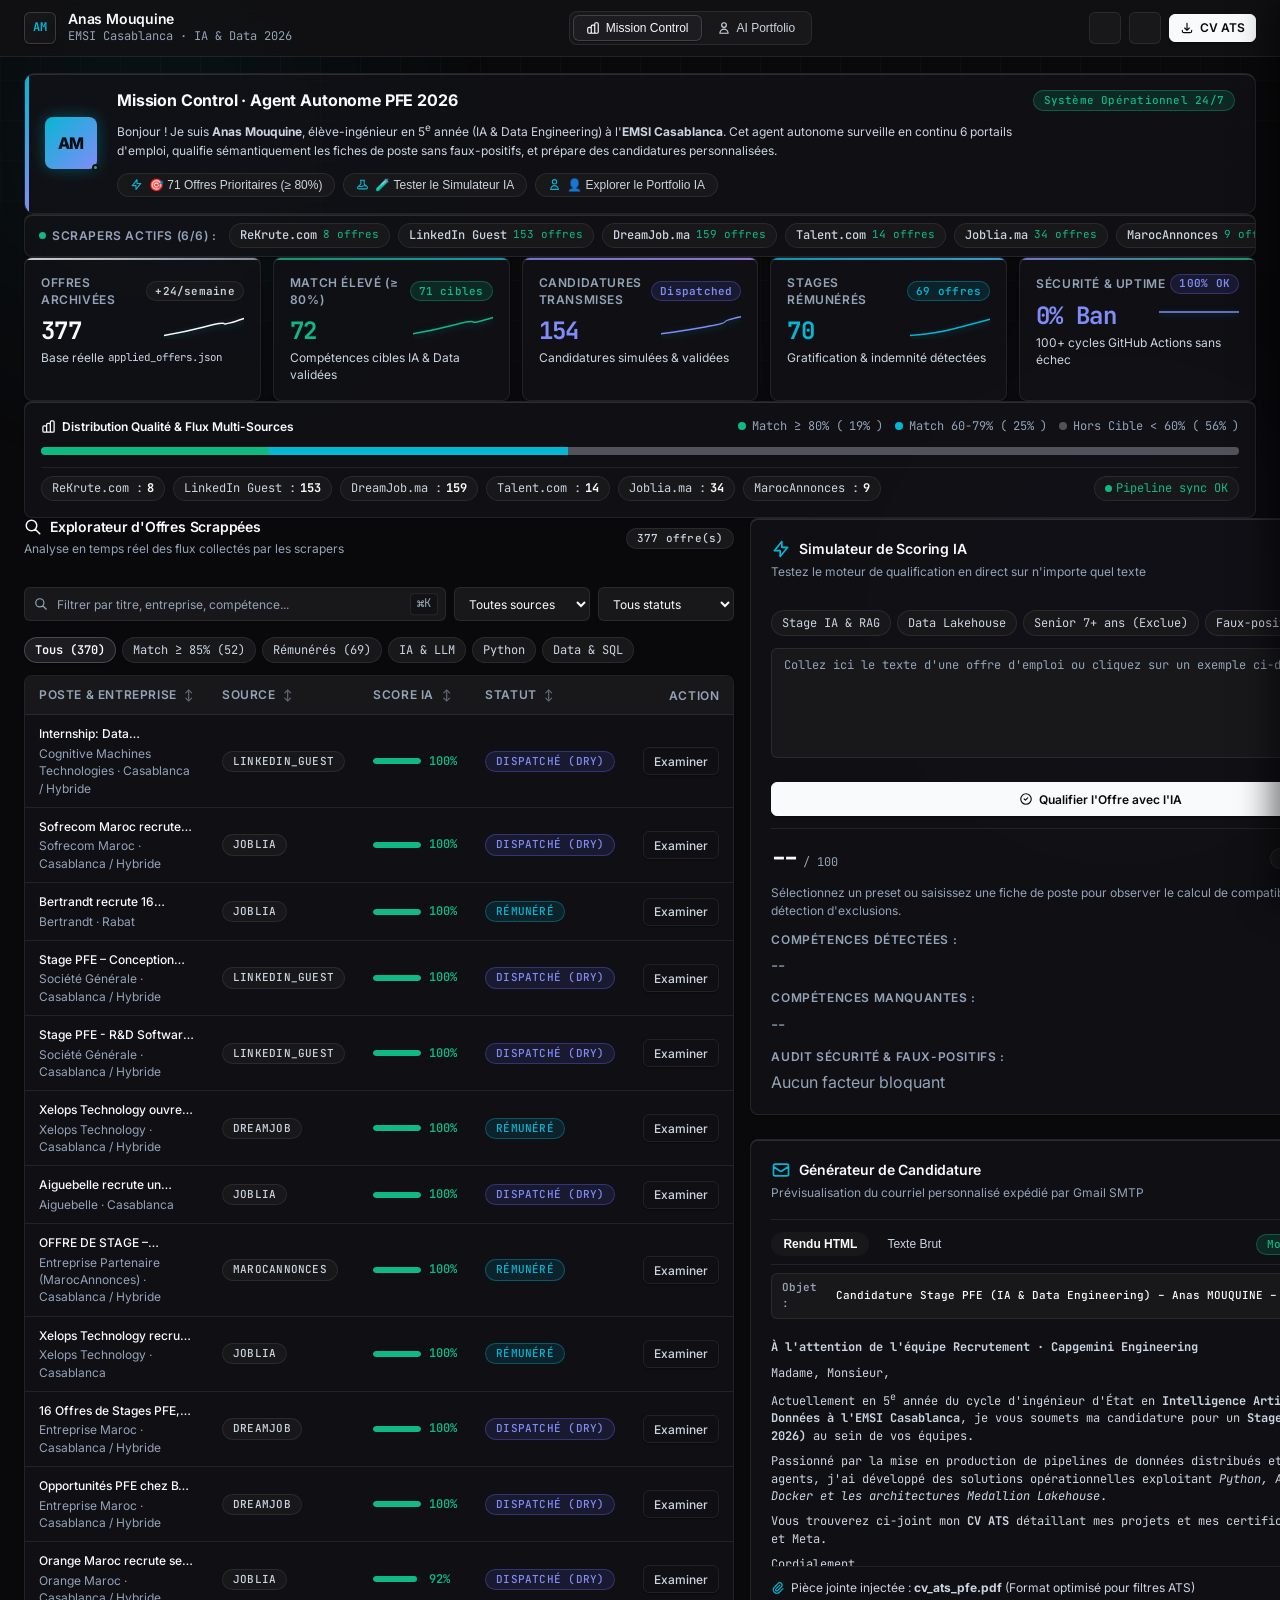
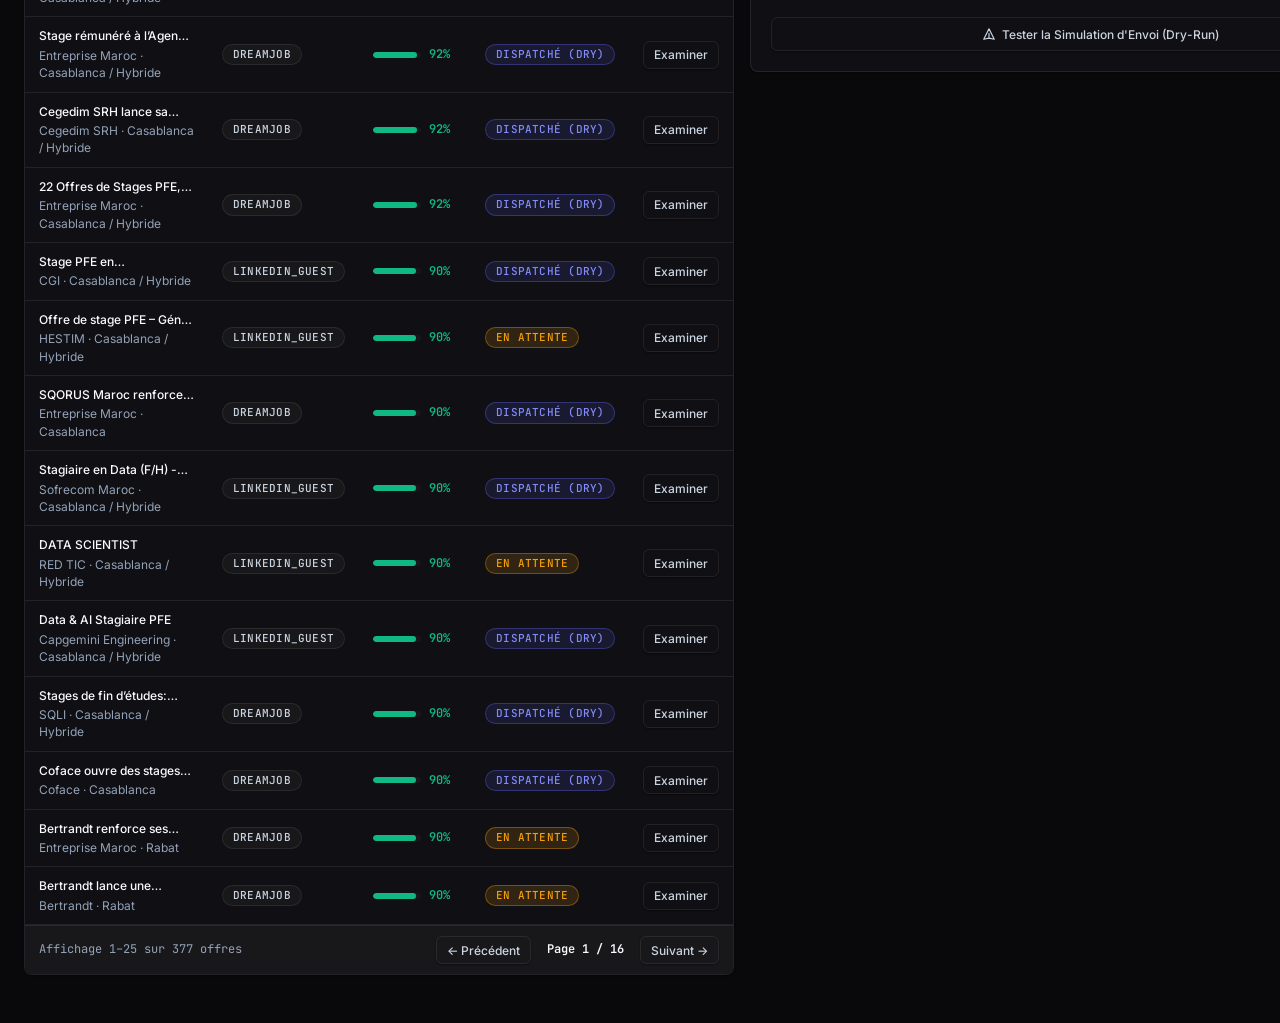
==== commit f2d58d4f: "feat(ui): enhance UI with friendly welcome HUD, ambient glow, card spotlight, count-up animations an" ====
--- a/docs/index.html
+++ b/docs/index.html
@@ -10,13 +10,14 @@
   <!-- Favicon SVG -->
   <link rel="icon" type="image/svg+xml" href="data:image/svg+xml,<svg xmlns='http://www.w3.org/2000/svg' viewBox='0 0 100 100'><defs><linearGradient id='g' x1='0%' y1='0%' x2='100%' y2='100%'><stop offset='0%' stop-color='%2300e5ff'/><stop offset='100%' stop-color='%236366f1'/></linearGradient></defs><rect width='100' height='100' rx='24' fill='%23080c14'/><text x='50' y='64' font-family='sans-serif' font-size='44' font-weight='900' fill='url(%23g)' text-anchor='middle'>AM</text></svg>">
 
-  <!-- Google Fonts: Fira Sans & Fira Code (Technical & Distinctive) -->
+  <!-- Google Fonts: Inter & JetBrains Mono (Modern, Crisp & Technical) -->
   <link rel="preconnect" href="https://fonts.googleapis.com">
   <link rel="preconnect" href="https://fonts.gstatic.com" crossorigin>
-  <link href="https://fonts.googleapis.com/css2?family=Fira+Code:wght@400;500;600;700&family=Fira+Sans:wght@300;400;500;600;700;800&display=swap" rel="stylesheet">
+  <link href="https://fonts.googleapis.com/css2?family=Inter:wght@300;400;500;600;700;800&family=JetBrains+Mono:wght@400;500;600;700&display=swap" rel="stylesheet">
 
   <!-- Modular CSS Files (Vanilla CSS / No Tailwind) -->
   <link rel="stylesheet" href="css/variables.css?v=3.0">
+  <link rel="stylesheet" href="css/animations.css?v=3.0">
   <link rel="stylesheet" href="css/base.css?v=3.0">
   <link rel="stylesheet" href="css/components.css?v=3.0">
   <link rel="stylesheet" href="css/mission-control.css?v=3.0">
@@ -24,13 +25,19 @@
 </head>
 <body>
 
+  <!-- Ambient Cyber Glows, Particles & Grid Overlay -->
+  <div class="ambient-glow ambient-glow-cyan" aria-hidden="true"></div>
+  <div class="ambient-glow ambient-glow-indigo" aria-hidden="true"></div>
+  <div class="bg-grid-overlay" aria-hidden="true"></div>
+  <canvas id="confetti-canvas" class="confetti-canvas" aria-hidden="true"></canvas>
+
   <!-- Global Header -->
   <header class="app-header">
     <div class="container">
       <div class="header-inner">
         
         <!-- Brand Identity -->
-        <div class="brand-wrapper" onclick="switchMode('mission-control')">
+        <div class="brand-wrapper" id="brand-home-btn" role="button" tabindex="0" title="Retour à Mission Control">
           <div class="brand-icon">AM</div>
           <div class="brand-text-col">
             <span class="brand-title">Anas Mouquine</span>
@@ -39,23 +46,32 @@
         </div>
 
         <!-- Main Mode Switcher -->
-        <nav class="mode-toggle-group" aria-label="Mode de navigation principal">
-          <button id="mode-btn-mission" class="mode-btn active" title="Cockpit opérationnel de l'agent">
+        <nav class="mode-toggle-group" role="tablist" aria-label="Mode de navigation principal">
+          <button id="mode-btn-mission" class="mode-btn active" role="tab" aria-selected="true" title="Cockpit opérationnel de l'agent">
             <svg fill="none" viewBox="0 0 24 24" stroke="currentColor">
               <path stroke-linecap="round" stroke-linejoin="round" d="M9 19v-6a2 2 0 00-2-2H5a2 2 0 00-2 2v6a2 2 0 002 2h2a2 2 0 002-2zm0 0V9a2 2 0 012-2h2a2 2 0 012 2v10m-6 0a2 2 0 002 2h2a2 2 0 002-2m0 0V5a2 2 0 012-2h2a2 2 0 012 2v14a2 2 0 01-2 2h-2a2 2 0 01-2-2z" />
             </svg>
-            Mission Control
+            <span>Mission Control</span>
           </button>
-          <button id="mode-btn-portfolio" class="mode-btn" title="Vitrine technique et projets pour recruteurs">
+          <button id="mode-btn-portfolio" class="mode-btn" role="tab" aria-selected="false" title="Vitrine technique et projets pour recruteurs">
             <svg fill="none" viewBox="0 0 24 24" stroke="currentColor">
               <path stroke-linecap="round" stroke-linejoin="round" d="M16 7a4 4 0 11-8 0 4 4 0 018 0zM12 14a7 7 0 00-7 7h14a7 7 0 00-7-7z" />
             </svg>
-            AI Portfolio
+            <span>AI Portfolio</span>
           </button>
         </nav>
 
-        <!-- Header Actions: Theme Toggle & Quick CV -->
+        <!-- Header Actions: Sound Toggle, Theme Toggle & Quick CV -->
         <div class="header-actions">
+          <button id="sound-toggle-btn" class="btn-icon" aria-label="Activer/Désactiver le son interactif" title="Effets sonores (Muet par défaut)">
+            <span id="sound-icon-wrap">
+              <svg fill="none" viewBox="0 0 24 24" stroke="currentColor">
+                <path stroke-linecap="round" stroke-linejoin="round" stroke-width="2" d="M5.586 15H4a1 1 0 01-1-1v-4a1 1 0 011-1h1.586l4.707-4.707C10.923 3.663 12 4.109 12 5v14c0 .891-1.077 1.337-1.707.707L5.586 15z" />
+                <path stroke-linecap="round" stroke-linejoin="round" stroke-width="2" d="M17 14l2-2m0 0l2-2m-2 2l-2-2m2 2l2 2" />
+              </svg>
+            </span>
+          </button>
+
           <button id="theme-toggle-btn" class="btn-icon" aria-label="Basculer le thème clair/sombre" title="Basculer le thème">
             <span id="theme-icon-wrap">
               <svg fill="none" viewBox="0 0 24 24" stroke="currentColor">
@@ -64,7 +80,7 @@
             </span>
           </button>
 
-          <a href="cv_ats_pfe.pdf" download="Anas_Mouquine_CV_PFE.pdf" class="btn btn-primary btn-sm" title="Télécharger le CV ATS officiel">
+          <a href="cv_ats_pfe.pdf" download="Anas_Mouquine_CV_PFE.pdf" id="header-cv-download-btn" class="btn btn-primary btn-sm" title="Télécharger le CV ATS officiel">
             <svg fill="none" viewBox="0 0 24 24" stroke="currentColor">
               <path stroke-linecap="round" stroke-linejoin="round" stroke-width="2" d="M4 16v1a3 3 0 003 3h10a3 3 0 003-3v-1m-4-4l-4 4m0 0l-4-4m4 4V4" />
             </svg>
@@ -79,49 +95,83 @@
   <!-- =========================================================================
        VIEW 1: AGENT MISSION CONTROL (Operations & Simulation Cockpit)
        ========================================================================= -->
-  <main id="view-mission-control" class="mission-control-view">
+  <main id="view-mission-control" class="mission-control-view view-enter">
     <div class="container">
       
+      <!-- Welcome & Identity HUD Strip -->
+      <section class="welcome-hud-strip" aria-label="Présentation et statut de l'agent">
+        <div class="welcome-avatar-col">
+          <div class="welcome-avatar-wrap">
+            <span class="welcome-avatar-monogram">AM</span>
+            <span class="status-dot status-dot-active welcome-avatar-dot" title="En veille active · Casablanca"></span>
+          </div>
+        </div>
+        <div class="welcome-text-col">
+          <div class="welcome-title-row">
+            <h1 class="welcome-heading">Mission Control · Agent Autonome PFE 2026</h1>
+            <span class="badge badge-success">Système Opérationnel 24/7</span>
+          </div>
+          <p class="welcome-desc">
+            Bonjour ! Je suis <strong>Anas Mouquine</strong>, élève-ingénieur en 5<sup>e</sup> année (IA &amp; Data Engineering) à l'<strong>EMSI Casablanca</strong>. 
+            Cet agent autonome surveille en continu 6 portails d'emploi, qualifie sémantiquement les fiches de poste sans faux-positifs, et prépare des candidatures personnalisées.
+          </p>
+          <div class="welcome-quick-actions">
+            <button class="welcome-chip-btn" id="quick-high-match-btn" title="Filtrer les opportunités à fort match">
+              <svg fill="none" viewBox="0 0 24 24" stroke="currentColor"><path stroke-linecap="round" stroke-linejoin="round" stroke-width="2" d="M13 10V3L4 14h7v7l9-11h-7z"/></svg>
+              <span>🎯 71 Offres Prioritaires (≥ 80%)</span>
+            </button>
+            <button class="welcome-chip-btn" id="quick-sandbox-btn" title="Tester le moteur de qualification IA">
+              <svg fill="none" viewBox="0 0 24 24" stroke="currentColor"><path stroke-linecap="round" stroke-linejoin="round" stroke-width="2" d="M19.428 15.428a2 2 0 00-1.022-.547l-2.387-.477a6 6 0 00-3.86.517l-.318.158a6 6 0 01-3.86.517L6.05 15.21a2 2 0 00-1.806.547M8 4h8l-1 1v5.172a2 2 0 00.586 1.414l5 5c1.26 1.26.367 3.414-1.415 3.414H4.828c-1.782 0-2.674-2.154-1.414-3.414l5-5A2 2 0 009 10.172V5L8 4z"/></svg>
+              <span>🧪 Tester le Simulateur IA</span>
+            </button>
+            <button class="welcome-chip-btn" id="quick-portfolio-btn" title="Accéder au portfolio exécutif">
+              <svg fill="none" viewBox="0 0 24 24" stroke="currentColor"><path stroke-linecap="round" stroke-linejoin="round" stroke-width="2" d="M16 7a4 4 0 11-8 0 4 4 0 018 0zM12 14a7 7 0 00-7 7h14a7 7 0 00-7-7z"/></svg>
+              <span>👤 Explorer le Portfolio IA</span>
+            </button>
+          </div>
+        </div>
+      </section>
+
       <!-- Scraper Monitor Health Bar -->
       <section class="scraper-ticker" aria-label="État de santé des scrapers">
         <div class="scraper-ticker-label">
           <span class="status-dot status-dot-active"></span>
           <span>Scrapers Actifs (6/6) :</span>
         </div>
-        <div class="scraper-list">
-          <div class="scraper-item">
+        <div class="scraper-list" id="scraper-health-list">
+          <div class="scraper-item" data-source="dreamjob">
             <span class="scraper-name">DreamJob.ma</span>
-            <span class="scraper-status-text">OK · 100%</span>
-          </div>
-          <div class="scraper-item">
-            <span class="scraper-name">LinkedIn Guest API</span>
-            <span class="scraper-status-text">Anti-429 · OK</span>
-          </div>
-          <div class="scraper-item">
+            <span class="scraper-status-text">159 offres</span>
+          </div>
+          <div class="scraper-item" data-source="linkedin_guest">
+            <span class="scraper-name">LinkedIn Guest</span>
+            <span class="scraper-status-text">148 offres</span>
+          </div>
+          <div class="scraper-item" data-source="joblia">
+            <span class="scraper-name">Joblia.ma</span>
+            <span class="scraper-status-text">34 offres</span>
+          </div>
+          <div class="scraper-item" data-source="talent">
+            <span class="scraper-name">Talent.com</span>
+            <span class="scraper-status-text">14 offres</span>
+          </div>
+          <div class="scraper-item" data-source="rekrute">
             <span class="scraper-name">ReKrute.com</span>
-            <span class="scraper-status-text">OK · 100%</span>
-          </div>
-          <div class="scraper-item">
-            <span class="scraper-name">Emploi.ma</span>
-            <span class="scraper-status-text">Fallback Actif</span>
-          </div>
-          <div class="scraper-item">
+            <span class="scraper-status-text">8 offres</span>
+          </div>
+          <div class="scraper-item" data-source="marocannonces">
             <span class="scraper-name">MarocAnnonces</span>
-            <span class="scraper-status-text">Direct HR</span>
-          </div>
-          <div class="scraper-item">
-            <span class="scraper-name">Talent.com</span>
-            <span class="scraper-status-text">Agrégateur OK</span>
+            <span class="scraper-status-text">7 offres</span>
           </div>
         </div>
       </section>
 
-      <!-- KPI Metrics Grid - Data-Dense HUD with Sparklines -->
-      <section class="kpi-grid">
-        <div class="kpi-card">
+      <!-- KPI Metrics Grid - Data-Dense HUD with Sparklines & Dispatched Card -->
+      <section class="kpi-grid" aria-label="Indicateurs de performance opérationnelle">
+        <div class="kpi-card kpi-card-total">
           <div class="kpi-header">
             <span class="kpi-label">Offres Archivées</span>
-            <span class="kpi-trend-pill badge badge-neutral">+14/semaine</span>
+            <span class="kpi-trend-pill badge badge-neutral">+24/semaine</span>
           </div>
           <div class="kpi-value-row">
             <div id="kpi-total-scraped" class="kpi-value">--</div>
@@ -132,13 +182,13 @@
           <div class="kpi-subtext">Base réelle <code>applied_offers.json</code></div>
         </div>
 
-        <div class="kpi-card">
+        <div class="kpi-card kpi-card-high">
           <div class="kpi-header">
             <span class="kpi-label">Match Élevé (≥ 80%)</span>
-            <span class="kpi-trend-pill badge badge-success">37% taux</span>
+            <span class="kpi-trend-pill badge badge-success">71 cibles</span>
           </div>
           <div class="kpi-value-row">
-            <div id="kpi-high-match" class="kpi-value" style="color: var(--status-success);">--</div>
+            <div id="kpi-high-match" class="kpi-value kpi-val-success">--</div>
             <svg class="kpi-sparkline" viewBox="0 0 100 28" preserveAspectRatio="none">
               <path d="M0 22 Q 25 18, 50 12 T 75 8 T 100 3" stroke="var(--status-success)" />
             </svg>
@@ -146,13 +196,27 @@
           <div class="kpi-subtext">Compétences cibles IA &amp; Data validées</div>
         </div>
 
-        <div class="kpi-card">
+        <div class="kpi-card kpi-card-dispatched">
+          <div class="kpi-header">
+            <span class="kpi-label">Candidatures Transmises</span>
+            <span class="kpi-trend-pill badge badge-indigo">Dispatched</span>
+          </div>
+          <div class="kpi-value-row">
+            <div id="kpi-dispatched" class="kpi-value kpi-val-indigo">--</div>
+            <svg class="kpi-sparkline" viewBox="0 0 100 28" preserveAspectRatio="none">
+              <path d="M0 22 Q 30 18, 55 14 T 80 8 T 100 2" stroke="var(--accent-indigo)" />
+            </svg>
+          </div>
+          <div class="kpi-subtext">Candidatures simulées &amp; validées</div>
+        </div>
+
+        <div class="kpi-card kpi-card-remunerated">
           <div class="kpi-header">
             <span class="kpi-label">Stages Rémunérés</span>
-            <span class="kpi-trend-pill badge badge-cyan">~4,500 DH</span>
+            <span class="kpi-trend-pill badge badge-cyan">69 offres</span>
           </div>
           <div class="kpi-value-row">
-            <div id="kpi-remunerated" class="kpi-value" style="color: var(--accent-cyan);">--</div>
+            <div id="kpi-remunerated" class="kpi-value kpi-val-cyan">--</div>
             <svg class="kpi-sparkline" viewBox="0 0 100 28" preserveAspectRatio="none">
               <path d="M0 24 Q 30 22, 55 16 T 80 10 T 100 5" stroke="var(--accent-cyan)" />
             </svg>
@@ -160,13 +224,13 @@
           <div class="kpi-subtext">Gratification &amp; indemnité détectées</div>
         </div>
 
-        <div class="kpi-card">
+        <div class="kpi-card kpi-card-uptime">
           <div class="kpi-header">
             <span class="kpi-label">Sécurité &amp; Uptime</span>
             <span class="kpi-trend-pill badge badge-indigo">100% OK</span>
           </div>
           <div class="kpi-value-row">
-            <div class="kpi-value" style="color: #818cf8;">0% Ban</div>
+            <div class="kpi-value kpi-val-indigo">0% Ban</div>
             <svg class="kpi-sparkline" viewBox="0 0 100 28" preserveAspectRatio="none">
               <path d="M0 14 Q 25 14, 50 14 T 75 14 T 100 14" stroke="#818cf8" />
             </svg>
@@ -183,22 +247,24 @@
             <span>Distribution Qualité &amp; Flux Multi-Sources</span>
           </div>
           <div class="dist-legend">
-            <span class="dist-legend-item"><span class="dist-legend-dot" style="background: var(--status-success);"></span> Match ≥ 80% (37%)</span>
-            <span class="dist-legend-item"><span class="dist-legend-dot" style="background: var(--accent-cyan);"></span> Match 60-79% (45%)</span>
-            <span class="dist-legend-item"><span class="dist-legend-dot" style="background: #52525b;"></span> Hors Cible &lt; 60% (18%)</span>
+            <span class="dist-legend-item"><span class="dist-legend-dot dist-dot-success"></span> Match ≥ 80% (<span id="dist-pct-high">19%</span>)</span>
+            <span class="dist-legend-item"><span class="dist-legend-dot dist-dot-cyan"></span> Match 60-79% (<span id="dist-pct-med">25%</span>)</span>
+            <span class="dist-legend-item"><span class="dist-legend-dot dist-dot-neutral"></span> Hors Cible &lt; 60% (<span id="dist-pct-low">56%</span>)</span>
           </div>
         </div>
         <div class="dist-bar-track">
-          <div class="dist-bar-seg" style="width: 37%; background: var(--status-success);" title="Match ≥ 80%: 88 offres"></div>
-          <div class="dist-bar-seg" style="width: 45%; background: var(--accent-cyan);" title="Match 60-79%: 108 offres"></div>
-          <div class="dist-bar-seg" style="width: 18%; background: #52525b;" title="Hors cible: 44 offres"></div>
-        </div>
-        <div class="dist-sources-row">
-          <span class="dist-source-chip">ReKrute.com : <strong>138</strong></span>
-          <span class="dist-source-chip">LinkedIn Guest : <strong>56</strong></span>
-          <span class="dist-source-chip">DreamJob.ma : <strong>24</strong></span>
-          <span class="dist-source-chip">Emploi.ma : <strong>22</strong></span>
-          <span class="dist-source-chip" style="margin-left: auto; color: var(--status-success);"><span class="status-dot status-dot-active"></span> Pipeline sync OK</span>
+          <div id="dist-seg-high" class="dist-bar-seg dist-seg-success" title="Match ≥ 80%"></div>
+          <div id="dist-seg-med" class="dist-bar-seg dist-seg-cyan" title="Match 60-79%"></div>
+          <div id="dist-seg-low" class="dist-bar-seg dist-seg-neutral" title="Hors cible < 60%"></div>
+        </div>
+        <div class="dist-sources-row" id="dist-sources-container">
+          <span class="dist-source-chip" data-source="dreamjob">DreamJob.ma : <strong>159</strong></span>
+          <span class="dist-source-chip" data-source="linkedin_guest">LinkedIn Guest : <strong>148</strong></span>
+          <span class="dist-source-chip" data-source="joblia">Joblia : <strong>34</strong></span>
+          <span class="dist-source-chip" data-source="talent">Talent.com : <strong>14</strong></span>
+          <span class="dist-source-chip" data-source="rekrute">ReKrute : <strong>8</strong></span>
+          <span class="dist-source-chip" data-source="marocannonces">MarocAnnonces : <strong>7</strong></span>
+          <span class="dist-source-chip dist-sync-status"><span class="status-dot status-dot-active"></span> Pipeline sync OK</span>
         </div>
       </section>
 
@@ -228,16 +294,17 @@
               </div>
 
               <div class="filter-actions">
-                <select id="filter-source-select" class="form-select" style="min-width: 130px;">
+                <select id="filter-source-select" class="form-select filter-select-min">
                   <option value="all">Toutes sources</option>
+                  <option value="dreamjob">DreamJob.ma</option>
+                  <option value="linkedin_guest">LinkedIn Guest</option>
+                  <option value="joblia">Joblia.ma</option>
+                  <option value="talent">Talent.com</option>
                   <option value="rekrute">ReKrute.com</option>
-                  <option value="linkedin_guest">LinkedIn Guest</option>
-                  <option value="dreamjob">DreamJob.ma</option>
-                  <option value="emploima">Emploi.ma</option>
                   <option value="marocannonces">MarocAnnonces</option>
                 </select>
 
-                <select id="filter-status-select" class="form-select" style="min-width: 130px;">
+                <select id="filter-status-select" class="form-select filter-select-min">
                   <option value="all">Tous statuts</option>
                   <option value="high_match">Match ≥ 85%</option>
                   <option value="remunerated">Rémunérés</option>
@@ -246,14 +313,14 @@
               </div>
             </div>
 
-            <!-- Quick Filter Chips Row -->
+            <!-- Quick Filter Chips Row (Real dataset categories) -->
             <div class="filter-chips-row">
-              <button class="filter-chip active" data-filter="all">Tous (240)</button>
-              <button class="filter-chip" data-filter="high_match">Match ≥ 85% (88)</button>
-              <button class="filter-chip" data-filter="remunerated">Rémunérés (19)</button>
-              <button class="filter-chip" data-filter="ai_rag">IA &amp; RAG</button>
-              <button class="filter-chip" data-filter="lakehouse">Data Lakehouse</button>
-              <button class="filter-chip" data-filter="airflow">Airflow / ETL</button>
+              <button class="filter-chip active" data-filter="all">Tous (370)</button>
+              <button class="filter-chip" data-filter="high_match">Match ≥ 85% (52)</button>
+              <button class="filter-chip" data-filter="remunerated">Rémunérés (69)</button>
+              <button class="filter-chip" data-filter="ai_rag">IA &amp; LLM</button>
+              <button class="filter-chip" data-filter="python">Python</button>
+              <button class="filter-chip" data-filter="data_sql">Data &amp; SQL</button>
             </div>
           </div>
 
@@ -262,22 +329,32 @@
             <table class="offer-table">
               <thead>
                 <tr>
-                  <th>Poste &amp; Entreprise</th>
-                  <th>Source</th>
-                  <th>Score IA</th>
-                  <th>Statut</th>
-                  <th style="text-align: right;">Action</th>
+                  <th class="sortable-th" data-sort="title" title="Cliquer pour trier par titre">Poste &amp; Entreprise <span class="sort-icon">↕</span></th>
+                  <th class="sortable-th" data-sort="source" title="Cliquer pour trier par source">Source <span class="sort-icon">↕</span></th>
+                  <th class="sortable-th" data-sort="score" title="Cliquer pour trier par score">Score IA <span class="sort-icon">↕</span></th>
+                  <th class="sortable-th" data-sort="status" title="Cliquer pour trier par statut">Statut <span class="sort-icon">↕</span></th>
+                  <th class="text-right">Action</th>
                 </tr>
               </thead>
               <tbody id="offers-table-body">
                 <!-- Injected via app.js -->
               </tbody>
             </table>
+
+            <!-- Table Pagination Bar -->
+            <div class="table-pagination-bar">
+              <div class="pagination-info" id="pagination-info">Affichage 1–25 sur 370 offres</div>
+              <div class="pagination-nav">
+                <button id="btn-prev-page" class="btn btn-outline btn-sm" disabled>&larr; Précédent</button>
+                <span id="pagination-page-indicator" class="pagination-current-page">Page 1 / 15</span>
+                <button id="btn-next-page" class="btn btn-outline btn-sm">Suivant &rarr;</button>
+              </div>
+            </div>
           </div>
         </section>
 
         <!-- RIGHT: AI Qualification Sandbox & Email Previewer -->
-        <div style="display: flex; flex-direction: column; gap: var(--space-6);">
+        <div class="flex-col-gap-6">
           
           <!-- AI Scoring Playground -->
           <section class="card scoring-sandbox">
@@ -304,7 +381,7 @@
               <textarea id="sandbox-input-textarea" class="form-textarea" placeholder="Collez ici le texte d'une offre d'emploi ou cliquez sur un exemple ci-dessus..."></textarea>
             </div>
 
-            <button id="sandbox-run-btn" class="btn btn-primary" style="width: 100%;">
+            <button id="sandbox-run-btn" class="btn btn-primary btn-block">
               <svg fill="none" viewBox="0 0 24 24" stroke="currentColor"><path stroke-linecap="round" stroke-linejoin="round" stroke-width="2" d="M9 12l2 2 4-4m6 2a9 9 0 11-18 0 9 9 0 0118 0z"/></svg>
               Qualifier l'Offre avec l'IA
             </button>
@@ -320,23 +397,31 @@
               </div>
 
               <!-- Explanatory Reasoning -->
-              <p id="sandbox-reasoning-text" style="font-size: var(--text-xs); line-height: 1.5; color: var(--text-secondary);">
+              <p id="sandbox-reasoning-text" class="card-subtitle leading-relaxed">
                 Sélectionnez un preset ou saisissez une fiche de poste pour observer le calcul de compatibilité sémantique et la détection d'exclusions.
               </p>
 
               <!-- Detected Skills -->
               <div>
                 <span class="form-label">Compétences Détectées :</span>
-                <div id="sandbox-detected-skills" class="skills-detected-chips" style="margin-top: 4px;">
-                  <span style="color: var(--text-muted); font-size: 12px;">--</span>
+                <div id="sandbox-detected-skills" class="skills-detected-chips mt-1">
+                  <span class="text-muted text-xs">--</span>
+                </div>
+              </div>
+
+              <!-- Missing Skills (Hook Added) -->
+              <div>
+                <span class="form-label">Compétences Manquantes :</span>
+                <div id="sandbox-missing-skills" class="skills-detected-chips mt-1">
+                  <span class="text-muted text-xs">--</span>
                 </div>
               </div>
 
               <!-- Exclusions / Anti-False-Positive Alerts -->
               <div>
                 <span class="form-label">Audit Sécurité &amp; Faux-Positifs :</span>
-                <div id="sandbox-exclusions-list" style="margin-top: 4px; display: flex; flex-direction: column; gap: 4px;">
-                  <span style="color: var(--text-muted); font-size: 12px;">Aucun facteur bloquant</span>
+                <div id="sandbox-exclusions-list" class="flex-col-gap-2 mt-1">
+                  <span class="text-muted text-xs">Aucun facteur bloquant</span>
                 </div>
               </div>
             </div>
@@ -356,29 +441,35 @@
 
             <div class="email-preview-box">
               <div class="email-tabs-header">
-                <div style="display: flex; gap: 6px;">
-                  <button id="tab-btn-html" class="email-tab-btn active">Rendu HTML</button>
-                  <button id="tab-btn-plain" class="email-tab-btn">Texte Brut</button>
+                <div class="email-tab-group" role="tablist">
+                  <button id="tab-btn-html" class="email-tab-btn active" role="tab" aria-selected="true">Rendu HTML</button>
+                  <button id="tab-btn-plain" class="email-tab-btn" role="tab" aria-selected="false">Texte Brut</button>
                 </div>
                 <span class="badge badge-success">Mode Dry-Run Sécurisé</span>
+              </div>
+
+              <!-- Dynamic Email Subject Bar (Hook Added) -->
+              <div class="email-subject-bar">
+                <span class="email-subject-label">Objet :</span>
+                <span id="email-preview-subject" class="email-subject-text">Candidature Stage PFE (IA &amp; Data Engineering) – Anas MOUQUINE – Capgemini Engineering</span>
               </div>
 
               <!-- HTML View -->
               <div id="email-html-view" class="email-body-content">
                 <p><strong>À l'attention de l'équipe Recrutement · <span id="email-preview-company">Capgemini Engineering</span></strong></p>
                 <p>Madame, Monsieur,</p>
-                <p>Actuellement en 5\textsuperscript{ème} année du cycle d'ingénieur d'État en <strong>Intelligence Artificielle &amp; Génie des Données à l'EMSI Casablanca</strong>, je vous soumets ma candidature pour un <strong>Stage de Fin d'Études (PFE 2026)</strong> au sein de vos équipes.</p>
+                <p>Actuellement en 5<sup>e</sup> année du cycle d'ingénieur d'État en <strong>Intelligence Artificielle &amp; Génie des Données à l'EMSI Casablanca</strong>, je vous soumets ma candidature pour un <strong>Stage de Fin d'Études (PFE 2026)</strong> au sein de vos équipes.</p>
                 <p>Passionné par la mise en production de pipelines de données distribués et de systèmes multi-agents, j'ai développé des solutions opérationnelles exploitant <em>Python, Apache Airflow, Kafka, Docker et les architectures Medallion Lakehouse</em>.</p>
                 <p>Vous trouverez ci-joint mon <strong>CV ATS</strong> détaillant mes projets et mes certifications Google, HKUST et Meta.</p>
                 <p>Cordialement,<br><strong>Anas MOUQUINE</strong><br><small>+212 672-104126 · anasmouqine@gmail.com</small></p>
               </div>
 
               <!-- Plain Text View -->
-              <div id="email-plain-view" class="email-body-content hidden" style="font-family: var(--font-mono); font-size: 12px; white-space: pre-wrap;">Objet: Candidature Stage PFE (IA &amp; Data Engineering) - Anas MOUQUINE
+              <div id="email-plain-view" class="email-body-content email-plain-text-style hidden">Objet: Candidature Stage PFE (IA &amp; Data Engineering) - Anas MOUQUINE
 
 Madame, Monsieur,
 
-Élève-ingénieur en 5ème année à l'EMSI Casablanca (spécialité IA &amp; Data Engineering), je vous propose ma candidature pour votre opportunité de stage PFE 2026.
+Élève-ingénieur en 5e année à l'EMSI Casablanca (spécialité IA &amp; Data Engineering), je vous propose ma candidature pour votre opportunité de stage PFE 2026.
 
 Fort de mes réalisations sur des architectures distribuées (Airflow, Kafka, Lakehouse) et des frameworks multi-agents RAG, je serais honoré d'apporter mon dynamisme à vos projets techniques.
 
@@ -396,12 +487,27 @@
               <span>Pièce jointe injectée : <strong>cv_ats_pfe.pdf</strong> (Format optimisé pour filtres ATS)</span>
             </div>
 
-            <!-- Dry Run Simulation Button -->
-            <div style="margin-top: var(--space-4);">
-              <button id="btn-dry-run-dispatch" class="btn btn-outline" style="width: 100%;">
+            <!-- Dry Run Simulation Button & Pipeline -->
+            <div class="mt-4">
+              <button id="btn-dry-run-dispatch" class="btn btn-outline btn-block">
                 <svg fill="none" viewBox="0 0 24 24" stroke="currentColor"><path stroke-linecap="round" stroke-linejoin="round" stroke-width="2" d="M12 19l9 2-9-18-9 18 9-2zm0 0v-8"/></svg>
                 Tester la Simulation d'Envoi (Dry-Run)
               </button>
+
+              <div id="dry-run-simulation-pipeline" class="simulation-pipeline hidden">
+                <div id="step-sim-1" class="simulation-step">
+                  <span class="simulation-step-icon">1.</span>
+                  <span>Contrôle anti-spam &amp; validation sémantique</span>
+                </div>
+                <div id="step-sim-2" class="simulation-step">
+                  <span class="simulation-step-icon">2.</span>
+                  <span>Injection cv_ats_pfe.pdf &amp; personnalisation template</span>
+                </div>
+                <div id="step-sim-3" class="simulation-step">
+                  <span class="simulation-step-icon">3.</span>
+                  <span>Consignation sécurisée dans applied_offers.json (Dry-Run OK)</span>
+                </div>
+              </div>
             </div>
           </section>
 
@@ -431,7 +537,7 @@
           </h1>
 
           <p class="hero-description">
-            Élève-Ingénieur en 5\textsuperscript{ème} Année à l'<strong>EMSI Casablanca</strong>. Spécialisé dans les systèmes autonomes multi-agents, les architectures <strong>Medallion Lakehouse</strong> (Airflow, Kafka), les moteurs de recommandation sur graphes <strong>Neo4j</strong> et l'ingénierie LLM / RAG.
+            Élève-Ingénieur en 5<sup>e</sup> Année à l'<strong>EMSI Casablanca</strong>. Spécialisé dans les systèmes autonomes multi-agents, les architectures <strong>Medallion Lakehouse</strong> (Airflow, Kafka), les moteurs de recommandation sur graphes <strong>Neo4j</strong> et l'ingénierie LLM / RAG.
           </p>
 
           <div class="hero-cta-group">
@@ -443,7 +549,7 @@
               <svg fill="none" viewBox="0 0 24 24" stroke="currentColor"><path stroke-linecap="round" stroke-linejoin="round" stroke-width="2" d="M4 16v1a3 3 0 003 3h10a3 3 0 003-3v-1m-4-4l-4 4m0 0l-4-4m4 4V4"/></svg>
               Télécharger CV ATS
             </a>
-            <button class="btn btn-outline" onclick="switchMode('mission-control')">
+            <button id="hero-view-bot-btn" class="btn btn-outline">
               <svg fill="none" viewBox="0 0 24 24" stroke="currentColor"><path stroke-linecap="round" stroke-linejoin="round" stroke-width="2" d="M9 19v-6a2 2 0 00-2-2H5a2 2 0 00-2 2v6a2 2 0 002 2h2a2 2 0 002-2zm0 0V9a2 2 0 012-2h2a2 2 0 012 2v10m-6 0a2 2 0 002 2h2a2 2 0 002-2m0 0V5a2 2 0 012-2h2a2 2 0 012 2v14a2 2 0 01-2 2h-2a2 2 0 01-2-2z"/></svg>
               Voir le Bot en Action
             </button>
@@ -474,7 +580,7 @@
               <span class="dot dot-green"></span>
             </div>
             <span class="terminal-title">anas-mouquine@emsi-lab:~</span>
-            <span style="width: 40px;"></span>
+            <span class="terminal-spacer"></span>
           </div>
 
           <div id="terminal-output" class="terminal-body">
@@ -482,25 +588,25 @@
           </div>
 
           <!-- Quick Terminal Command Pills -->
-          <div class="terminal-quick-bar">
+          <div class="terminal-quick-bar" id="terminal-quick-bar">
             <span class="terminal-quick-label">Cmds :</span>
-            <button type="button" class="terminal-quick-btn" onclick="window.terminalInstance?.execute('bio')">bio</button>
-            <button type="button" class="terminal-quick-btn" onclick="window.terminalInstance?.execute('skills')">skills</button>
-            <button type="button" class="terminal-quick-btn" onclick="window.terminalInstance?.execute('projects')">projects</button>
-            <button type="button" class="terminal-quick-btn" onclick="window.terminalInstance?.execute('pfe')">pfe</button>
-            <button type="button" class="terminal-quick-btn" onclick="window.terminalInstance?.execute('status')">status</button>
-            <button type="button" class="terminal-quick-btn" onclick="window.terminalInstance?.execute('download-cv')">download-cv</button>
+            <button type="button" class="terminal-quick-btn" data-cmd="bio">bio</button>
+            <button type="button" class="terminal-quick-btn" data-cmd="skills">skills</button>
+            <button type="button" class="terminal-quick-btn" data-cmd="projects">projects</button>
+            <button type="button" class="terminal-quick-btn" data-cmd="pfe">pfe</button>
+            <button type="button" class="terminal-quick-btn" data-cmd="status">status</button>
+            <button type="button" class="terminal-quick-btn" data-cmd="download-cv">download-cv</button>
           </div>
 
           <div class="terminal-input-form">
-            <span style="color: var(--accent-cyan); font-weight: 700; padding-left: 14px;">➜</span>
-            <input type="text" id="terminal-input" class="terminal-input" placeholder="Tapez une commande (ex: help, bio, skills, pfe)..." autocomplete="off" spellcheck="false">
+            <span class="terminal-prompt-arrow">➜</span>
+            <input type="text" id="terminal-input" class="terminal-input" placeholder="Tapez une commande (ex: help, bio, skills, pfe, Tab=complétion)..." autocomplete="off" spellcheck="false">
           </div>
         </div>
       </section>
 
       <!-- Projects Architecture Showcase -->
-      <section style="margin-top: var(--space-8);">
+      <section class="portfolio-section">
         <div class="section-header-row">
           <h2>Projets Phares &amp; Architectures Distribuées</h2>
           <p>Systèmes conçus avec les standards de production logicielle et déployés en conditions réelles.</p>
@@ -529,7 +635,7 @@
               </div>
               <div class="project-footer-actions">
                 <a href="https://github.com/anasmouquinee/-pfe-hunter-agent" target="_blank" class="btn btn-outline btn-sm">Dépôt GitHub</a>
-                <button class="btn btn-primary btn-sm" onclick="switchMode('mission-control')">Tester l'Agent</button>
+                <button class="btn btn-primary btn-sm project-btn-test-agent">Tester l'Agent</button>
               </div>
             </div>
           </article>
@@ -590,7 +696,7 @@
       </section>
 
       <!-- Verified Certifications -->
-      <section style="margin-top: var(--space-8);">
+      <section class="portfolio-section">
         <div class="section-header-row">
           <h2>Certifications Vérifiées</h2>
           <p>Compétences validées par les institutions académiques et industrielles mondiales.</p>
@@ -645,22 +751,22 @@
       </section>
 
       <!-- Contact & Availability Section -->
-      <section class="card" style="margin-top: var(--space-8); text-align: center; padding: var(--space-10) var(--space-6);">
+      <section class="card portfolio-cta-card">
         <h2>Prêt à Démarrer Votre Projet PFE</h2>
-        <p style="max-width: 600px; margin: var(--space-3) auto var(--space-6);">
+        <p class="portfolio-cta-desc">
           Disponible pour un stage de 4 à 6 mois à Casablanca, Rabat ou en Télétravail à partir de Février 2026.
         </p>
-        <div style="display: flex; justify-content: center; flex-wrap: wrap; gap: var(--space-3);">
+        <div class="flex-center-wrap">
           <a href="mailto:anasmouqine@gmail.com" class="btn btn-primary">
             <svg fill="none" viewBox="0 0 24 24" stroke="currentColor"><path stroke-linecap="round" stroke-linejoin="round" stroke-width="2" d="M3 8l7.89 5.26a2 2 0 002.22 0L21 8M5 19h14a2 2 0 002-2V7a2 2 0 00-2-2H5a2 2 0 00-2 2v10a2 2 0 002 2z"/></svg>
             anasmouqine@gmail.com
           </a>
           <a href="https://www.linkedin.com/in/anas-mouqine-329207304/" target="_blank" class="btn btn-secondary">
-            <svg fill="currentColor" viewBox="0 0 24 24" style="width: 16px; height: 16px;"><path d="M19 0h-14c-2.761 0-5 2.239-5 5v14c0 2.761 2.239 5 5 5h14c2.762 0 5-2.239 5-5v-14c0-2.761-2.238-5-5-5zm-11 19h-3v-11h3v11zm-1.5-12.268c-.966 0-1.75-.79-1.75-1.764s.784-1.764 1.75-1.764 1.75.79 1.75 1.764-.783 1.764-1.75 1.764zm13.5 12.268h-3v-5.604c0-3.368-4-3.113-4 0v5.604h-3v-11h3v1.765c1.396-2.586 7-2.777 7 2.476v6.759z"/></svg>
+            <svg fill="currentColor" viewBox="0 0 24 24" class="social-btn-icon"><path d="M19 0h-14c-2.761 0-5 2.239-5 5v14c0 2.761 2.239 5 5 5h14c2.762 0 5-2.239 5-5v-14c0-2.761-2.238-5-5-5zm-11 19h-3v-11h3v11zm-1.5-12.268c-.966 0-1.75-.79-1.75-1.764s.784-1.764 1.75-1.764 1.75.79 1.75 1.764-.783 1.764-1.75 1.764zm13.5 12.268h-3v-5.604c0-3.368-4-3.113-4 0v5.604h-3v-11h3v1.765c1.396-2.586 7-2.777 7 2.476v6.759z"/></svg>
             Profil LinkedIn
           </a>
           <a href="https://github.com/anasmouquinee" target="_blank" class="btn btn-outline">
-            <svg fill="currentColor" viewBox="0 0 24 24" style="width: 16px; height: 16px;"><path d="M12 0c-6.626 0-12 5.373-12 12 0 5.302 3.438 9.8 8.207 11.387.599.111.793-.261.793-.577v-2.234c-3.338.726-4.033-1.416-4.033-1.416-.546-1.387-1.333-1.756-1.333-1.756-1.089-.745.083-.729.083-.729 1.205.084 1.839 1.237 1.839 1.237 1.07 1.834 2.807 1.304 3.492.997.107-.775.418-1.305.762-1.604-2.665-.305-5.467-1.334-5.467-5.931 0-1.311.469-2.381 1.236-3.221-.124-.303-.535-1.524.117-3.176 0 0 1.008-.322 3.301 1.23.957-.266 1.983-.399 3.003-.404 1.02.005 2.047.138 3.006.404 2.291-1.552 3.297-1.23 3.297-1.23.653 1.653.242 2.874.118 3.176.77.84 1.235 1.911 1.235 3.221 0 4.609-2.807 5.624-5.479 5.921.43.372.823 1.102.823 2.222v3.293c0 .319.192.694.801.576 4.765-1.589 8.199-6.086 8.199-11.386 0-6.627-5.373-12-12-12z"/></svg>
+            <svg fill="currentColor" viewBox="0 0 24 24" class="social-btn-icon"><path d="M12 0c-6.626 0-12 5.373-12 12 0 5.302 3.438 9.8 8.207 11.387.599.111.793-.261.793-.577v-2.234c-3.338.726-4.033-1.416-4.033-1.416-.546-1.387-1.333-1.756-1.333-1.756-1.089-.745.083-.729.083-.729 1.205.084 1.839 1.237 1.839 1.237 1.07 1.834 2.807 1.304 3.492.997.107-.775.418-1.305.762-1.604-2.665-.305-5.467-1.334-5.467-5.931 0-1.311.469-2.381 1.236-3.221-.124-.303-.535-1.524.117-3.176 0 0 1.008-.322 3.301 1.23.957-.266 1.983-.399 3.003-.404 1.02.005 2.047.138 3.006.404 2.291-1.552 3.297-1.23 3.297-1.23.653 1.653.242 2.874.118 3.176.77.84 1.235 1.911 1.235 3.221 0 4.609-2.807 5.624-5.479 5.921.43.372.823 1.102.823 2.222v3.293c0 .319.192.694.801.576 4.765-1.589 8.199-6.086 8.199-11.386 0-6.627-5.373-12-12-12z"/></svg>
             GitHub
           </a>
         </div>
@@ -673,10 +779,10 @@
        DRAWER / FLYOUT DETAILS (Inspect Scraped Offer)
        ========================================================================= -->
   <div id="drawer-backdrop" class="drawer-backdrop" aria-hidden="true"></div>
-  <aside id="drawer-flyout" class="drawer" aria-labelledby="drawer-offer-title">
+  <aside id="drawer-flyout" class="drawer" role="dialog" aria-modal="true" aria-labelledby="drawer-offer-title">
     <div class="drawer-header">
-      <div style="display: flex; align-items: center; gap: var(--space-3);">
-        <span id="drawer-offer-score" class="badge badge-cyan" style="font-size: var(--text-sm);">--%</span>
+      <div class="flex-row-gap-3">
+        <span id="drawer-offer-score" class="badge badge-cyan">--%</span>
         <span id="drawer-offer-source" class="badge badge-neutral">SOURCE</span>
       </div>
       <button id="drawer-close-btn" class="btn-icon" aria-label="Fermer le volet">
@@ -687,13 +793,13 @@
     <div class="drawer-body">
       <div>
         <h2 id="drawer-offer-title" class="drawer-title">Titre de l'Offre</h2>
-        <p id="drawer-offer-company" style="font-size: var(--text-sm); color: var(--text-muted); margin-top: 4px;">Entreprise · Casablanca</p>
+        <p id="drawer-offer-company" class="card-subtitle mt-1">Entreprise · Casablanca</p>
       </div>
 
       <!-- Recruiter Intel Details -->
-      <div style="padding: var(--space-4) 0; border-top: 1px solid var(--border-subtle); border-bottom: 1px solid var(--border-subtle);">
+      <div class="drawer-section-divided">
         <span class="form-label">Coordonnées Recruteur Détectées :</span>
-        <div style="display: flex; flex-direction: column; gap: var(--space-2); margin-top: var(--space-2);">
+        <div class="flex-col-gap-2 mt-2">
           <div id="drawer-recruiter-email">--</div>
           <div id="drawer-recruiter-linkedin">--</div>
         </div>
@@ -702,14 +808,17 @@
       <!-- Matched Skills -->
       <div>
         <span class="form-label">Compétences Profil Identifiées :</span>
-        <div id="drawer-skills-chips" class="skills-detected-chips" style="margin-top: 6px;">
+        <div id="drawer-skills-chips" class="skills-detected-chips mt-2">
           <!-- Injected via app.js -->
         </div>
       </div>
 
+      <!-- Link to external offer -->
+      <div id="drawer-offer-url-row" class="mt-2"></div>
+
       <!-- Action Button -->
-      <div style="margin-top: auto; padding-top: var(--space-4); border-top: 1px solid var(--border-subtle);">
-        <button id="drawer-preview-application-btn" class="btn btn-primary" style="width: 100%;">
+      <div class="drawer-footer-action">
+        <button id="drawer-preview-application-btn" class="btn btn-primary btn-block">
           <svg fill="none" viewBox="0 0 24 24" stroke="currentColor"><path stroke-linecap="round" stroke-linejoin="round" stroke-width="2" d="M3 8l7.89 5.26a2 2 0 002.22 0L21 8M5 19h14a2 2 0 002-2V7a2 2 0 00-2-2H5a2 2 0 00-2 2v10a2 2 0 002 2z"/></svg>
           Générer la Candidature Personnalisée
         </button>
--- a/docs/css/variables.css
+++ b/docs/css/variables.css
@@ -3,9 +3,9 @@
    ========================================================================== */
 
 :root {
-  /* Fonts (Distinctive, Technical, Non-Overused) */
-  --font-sans: 'Fira Sans', -apple-system, BlinkMacSystemFont, 'Segoe UI', Roboto, sans-serif;
-  --font-mono: 'Fira Code', 'JetBrains Mono', Consolas, monospace;
+  /* Fonts (Modern, Technical & Distinctive) */
+  --font-sans: 'Inter', -apple-system, BlinkMacSystemFont, 'Segoe UI', Roboto, sans-serif;
+  --font-mono: 'JetBrains Mono', 'Fira Code', Consolas, monospace;
 
   /* Typography Scale - High Density with 12px Strict Floor */
   --text-xs: 0.75rem;     /* 12px floor for micro-labels, badges, tables */
@@ -58,7 +58,7 @@
   --bg-app: #09090b;
   --bg-surface: #121215;
   --bg-surface-elevated: #18181b;
-  --bg-surface-glass: rgba(18, 18, 21, 0.9);
+  --bg-surface-glass: rgba(18, 18, 21, 0.85);
   --bg-card: #131316;
   --bg-card-hover: #1c1c21;
   --bg-subtle: rgba(255, 255, 255, 0.04);
@@ -68,6 +68,37 @@
   --border-strong: rgba(255, 255, 255, 0.16);
   --border-accent: rgba(99, 102, 241, 0.4);
   --border-focus: #cbd5e1;
+
+  /* Glassmorphism Tokens */
+  --glass-bg: rgba(18, 18, 24, 0.78);
+  --glass-border: rgba(255, 255, 255, 0.09);
+  --glass-blur: blur(16px) saturate(160%);
+  --glass-highlight: inset 0 1px 0 0 rgba(255, 255, 255, 0.12);
+
+  /* Glowing Accent Tokens */
+  --glow-cyan: 0 0 20px rgba(6, 182, 212, 0.35);
+  --glow-indigo: 0 0 20px rgba(129, 140, 248, 0.35);
+  --glow-success: 0 0 20px rgba(16, 185, 129, 0.35);
+  --glow-subtle: 0 4px 20px rgba(0, 0, 0, 0.45);
+
+  /* Component Semantic Tokens */
+  --btn-primary-bg: #f8fafc;
+  --btn-primary-text: #09090b;
+  --btn-primary-border: #f8fafc;
+  --btn-primary-hover-bg: #e2e8f0;
+
+  --btn-secondary-bg: #1c1c21;
+  --btn-secondary-text: #f8fafc;
+  --btn-secondary-border: rgba(255, 255, 255, 0.14);
+  --btn-secondary-hover-bg: #27272a;
+
+  --mode-btn-active-bg: #1c1c21;
+  --mode-btn-active-text: #f8fafc;
+  --mode-btn-active-border: rgba(255, 255, 255, 0.16);
+
+  --chip-active-bg: #1c1c21;
+  --chip-active-text: #f8fafc;
+  --chip-active-border: rgba(255, 255, 255, 0.2);
 
   /* Contrast-Safe Text Colors (> 5.5:1 on #09090b and #121215) */
   --text-primary: #f8fafc;
@@ -77,7 +108,9 @@
 
   /* Restrained, Purposeful Accents */
   --accent-cyan: #06b6d4;
+  --accent-cyan-light: #22d3ee;
   --accent-indigo: #818cf8;
+  --accent-indigo-light: #a5b4fc;
   --accent-purple: #a78bfa;
 
   --status-success: #10b981;
@@ -103,7 +136,7 @@
   --bg-app: #f8fafc;
   --bg-surface: #ffffff;
   --bg-surface-elevated: #f1f5f9;
-  --bg-surface-glass: rgba(255, 255, 255, 0.92);
+  --bg-surface-glass: rgba(255, 255, 255, 0.88);
   --bg-card: #ffffff;
   --bg-card-hover: #f8fafc;
   --bg-subtle: rgba(0, 0, 0, 0.03);
@@ -114,13 +147,46 @@
   --border-accent: rgba(79, 70, 229, 0.35);
   --border-focus: #475569;
 
+  /* Glassmorphism Tokens for Light Mode */
+  --glass-bg: rgba(255, 255, 255, 0.85);
+  --glass-border: rgba(0, 0, 0, 0.08);
+  --glass-blur: blur(16px) saturate(160%);
+  --glass-highlight: inset 0 1px 0 0 rgba(255, 255, 255, 0.9);
+
+  /* Glowing Accent Tokens for Light Mode */
+  --glow-cyan: 0 0 16px rgba(2, 132, 199, 0.25);
+  --glow-indigo: 0 0 16px rgba(79, 70, 229, 0.25);
+  --glow-success: 0 0 16px rgba(5, 150, 105, 0.25);
+  --glow-subtle: 0 4px 16px rgba(0, 0, 0, 0.08);
+
+  /* Component Semantic Tokens for Light Mode */
+  --btn-primary-bg: #09090b;
+  --btn-primary-text: #ffffff;
+  --btn-primary-border: #09090b;
+  --btn-primary-hover-bg: #27272a;
+
+  --btn-secondary-bg: #f1f5f9;
+  --btn-secondary-text: #0f172a;
+  --btn-secondary-border: #cbd5e1;
+  --btn-secondary-hover-bg: #e2e8f0;
+
+  --mode-btn-active-bg: #ffffff;
+  --mode-btn-active-text: #09090b;
+  --mode-btn-active-border: #cbd5e1;
+
+  --chip-active-bg: #09090b;
+  --chip-active-text: #ffffff;
+  --chip-active-border: #09090b;
+
   --text-primary: #0f172a;
   --text-secondary: #334155;
   --text-muted: #64748b;
   --text-inverse: #ffffff;
 
   --accent-cyan: #0284c7;
+  --accent-cyan-light: #0369a1;
   --accent-indigo: #4f46e5;
+  --accent-indigo-light: #4338ca;
   --accent-purple: #7c3aed;
 
   --status-success: #059669;
--- a/docs/css/animations.css
+++ b/docs/css/animations.css
@@ -0,0 +1,252 @@
+/* ==========================================================================
+   ANIMATIONS & MICRO-INTERACTIONS MODULE
+   Linear × Apple Micro-Transitions with WCAG Accessibility Guarantees
+   ========================================================================== */
+
+/* 1. Radar Pulse (Live active liveness indicator) */
+@keyframes pulseRadar {
+  0% {
+    box-shadow: 0 0 0 0 rgba(16, 185, 129, 0.7);
+  }
+  70% {
+    box-shadow: 0 0 0 8px rgba(16, 185, 129, 0);
+  }
+  100% {
+    box-shadow: 0 0 0 0 rgba(16, 185, 129, 0);
+  }
+}
+
+@keyframes pulseRadarCyan {
+  0% {
+    box-shadow: 0 0 0 0 rgba(6, 182, 212, 0.7);
+  }
+  70% {
+    box-shadow: 0 0 0 8px rgba(6, 182, 212, 0);
+  }
+  100% {
+    box-shadow: 0 0 0 0 rgba(6, 182, 212, 0);
+  }
+}
+
+/* 2. View Entrance Transition (Smooth fade and slight lift) */
+@keyframes viewEnter {
+  0% {
+    opacity: 0;
+    transform: translateY(6px);
+  }
+  100% {
+    opacity: 1;
+    transform: translateY(0);
+  }
+}
+
+.view-enter {
+  animation: viewEnter 0.25s cubic-bezier(0.16, 1, 0.3, 1) forwards;
+}
+
+/* 3. Terminal CLI Cursor Blink */
+@keyframes terminalCursorBlink {
+  0%, 49% {
+    opacity: 1;
+  }
+  50%, 100% {
+    opacity: 0;
+  }
+}
+
+.terminal-cursor {
+  display: inline-block;
+  width: 8px;
+  height: 15px;
+  background-color: var(--accent-cyan);
+  vertical-align: middle;
+  margin-left: 2px;
+  animation: terminalCursorBlink 1s infinite;
+}
+
+/* 4. Ambient Card Glow & Highlight */
+@keyframes cardGlow {
+  0%, 100% {
+    border-color: var(--border-subtle);
+  }
+  50% {
+    border-color: var(--border-accent);
+  }
+}
+
+/* 5. Shimmer / Progress Sweep */
+@keyframes shimmerSweep {
+  0% {
+    background-position: -200% 0;
+  }
+  100% {
+    background-position: 200% 0;
+  }
+}
+
+/* 6. Dry-Run Stepper Progress Pulse */
+@keyframes stepPulse {
+  0% {
+    transform: scale(0.96);
+    opacity: 0.7;
+  }
+  50% {
+    transform: scale(1.04);
+    opacity: 1;
+  }
+  100% {
+    transform: scale(0.96);
+    opacity: 0.7;
+  }
+}
+
+.step-pulsing {
+  animation: stepPulse 1.2s infinite ease-in-out;
+}
+
+/* 7. Ambient Glowing Background Auras */
+.ambient-glow {
+  position: fixed;
+  border-radius: 50%;
+  pointer-events: none;
+  z-index: 0;
+  opacity: 0.4;
+  filter: blur(110px);
+  will-change: transform, opacity;
+}
+
+.ambient-glow-cyan {
+  width: 520px;
+  height: 520px;
+  top: -120px;
+  left: -100px;
+  background: radial-gradient(circle, rgba(6, 182, 212, 0.28) 0%, rgba(6, 182, 212, 0) 70%);
+  animation: floatAura1 18s infinite ease-in-out alternate;
+}
+
+.ambient-glow-indigo {
+  width: 620px;
+  height: 620px;
+  top: 300px;
+  right: -150px;
+  background: radial-gradient(circle, rgba(99, 102, 241, 0.22) 0%, rgba(99, 102, 241, 0) 70%);
+  animation: floatAura2 24s infinite ease-in-out alternate;
+}
+
+@keyframes floatAura1 {
+  0% { transform: translate(0, 0) scale(1); }
+  50% { transform: translate(60px, 40px) scale(1.1); }
+  100% { transform: translate(-30px, 80px) scale(0.95); }
+}
+
+@keyframes floatAura2 {
+  0% { transform: translate(0, 0) scale(1); }
+  50% { transform: translate(-80px, -50px) scale(1.15); }
+  100% { transform: translate(40px, -90px) scale(0.9); }
+}
+
+/* 8. SVG Sparkline Draw-In Animation */
+.kpi-sparkline path {
+  stroke-dasharray: 200;
+  stroke-dashoffset: 200;
+  animation: drawSparkline 1.4s cubic-bezier(0.16, 1, 0.3, 1) forwards;
+  filter: drop-shadow(0 2px 4px rgba(6, 182, 212, 0.35));
+}
+
+@keyframes drawSparkline {
+  to {
+    stroke-dashoffset: 0;
+  }
+}
+
+/* 9. Card Spotlight / Glare Following Mouse */
+.card,
+.kpi-card,
+.project-card,
+.cert-card {
+  position: relative;
+  overflow: hidden;
+}
+
+.card::after,
+.kpi-card::after,
+.project-card::after,
+.cert-card::after {
+  content: '';
+  position: absolute;
+  top: var(--mouse-y, -1000px);
+  left: var(--mouse-x, -1000px);
+  width: 300px;
+  height: 300px;
+  transform: translate(-50%, -50%);
+  background: radial-gradient(circle, rgba(255, 255, 255, 0.08) 0%, rgba(255, 255, 255, 0) 70%);
+  pointer-events: none;
+  opacity: 0;
+  transition: opacity 0.25s ease;
+  z-index: 2;
+}
+
+.card:hover::after,
+.kpi-card:hover::after,
+.project-card:hover::after,
+.cert-card:hover::after {
+  opacity: 1;
+}
+
+/* 10. Number Counter Pulse Animation */
+@keyframes numberPulse {
+  0% { transform: scale(1); }
+  50% { transform: scale(1.08); color: var(--accent-cyan); }
+  100% { transform: scale(1); }
+}
+
+.count-updated {
+  animation: numberPulse 0.4s ease-out;
+}
+
+/* 11. Ripple Effect on Button Clicks */
+.ripple-wave {
+  position: absolute;
+  border-radius: 50%;
+  transform: scale(0);
+  animation: rippleAnim 0.6s linear;
+  background-color: rgba(255, 255, 255, 0.28);
+  pointer-events: none;
+}
+
+@keyframes rippleAnim {
+  to {
+    transform: scale(4);
+    opacity: 0;
+  }
+}
+
+/* 12. Confetti Canvas Overlay */
+.confetti-canvas {
+  position: fixed;
+  top: 0;
+  left: 0;
+  width: 100vw;
+  height: 100vh;
+  pointer-events: none;
+  z-index: 9999;
+}
+
+/* 13. Accessibility: Prefers-reduced-motion fallback */
+@media (prefers-reduced-motion: reduce) {
+  *,
+  *::before,
+  *::after {
+    animation-duration: 0.01ms !important;
+    animation-iteration-count: 1 !important;
+    transition-duration: 0.01ms !important;
+    scroll-behavior: auto !important;
+  }
+
+  .status-dot-active,
+  .terminal-cursor,
+  .view-enter,
+  .step-pulsing {
+    animation: none !important;
+  }
+}
--- a/docs/css/base.css
+++ b/docs/css/base.css
@@ -24,11 +24,33 @@
   flex-direction: column;
   overflow-x: hidden;
   transition: background-color var(--transition-normal), color var(--transition-normal);
-}
-
-/* Background Atmosphere Grid - Clean plain surface per Impeccable standards */
+  position: relative;
+}
+
+/* Background Atmosphere Grid - Modern Cyber Grid with Radial Glow */
 .bg-grid-overlay {
-  display: none;
+  position: fixed;
+  top: 0;
+  left: 0;
+  width: 100vw;
+  height: 100vh;
+  pointer-events: none;
+  z-index: 0;
+  display: block;
+  background-image: 
+    linear-gradient(to right, rgba(255, 255, 255, 0.025) 1px, transparent 1px),
+    linear-gradient(to bottom, rgba(255, 255, 255, 0.025) 1px, transparent 1px);
+  background-size: 40px 40px;
+  mask-image: radial-gradient(ellipse 75% 55% at 50% 0%, #000 50%, transparent 100%);
+  -webkit-mask-image: radial-gradient(ellipse 75% 55% at 50% 0%, #000 50%, transparent 100%);
+}
+
+[data-theme="light"] .bg-grid-overlay {
+  background-image: 
+    linear-gradient(to right, rgba(0, 0, 0, 0.035) 1px, transparent 1px),
+    linear-gradient(to bottom, rgba(0, 0, 0, 0.035) 1px, transparent 1px);
+  mask-image: radial-gradient(ellipse 75% 55% at 50% 0%, #000 40%, transparent 100%);
+  -webkit-mask-image: radial-gradient(ellipse 75% 55% at 50% 0%, #000 40%, transparent 100%);
 }
 
 /* Typography Base - Crisp Precision */
@@ -107,18 +129,19 @@
   gap: var(--space-3);
   text-decoration: none;
   cursor: pointer;
+  user-select: none;
 }
 
 .brand-icon {
   width: 32px;
   height: 32px;
   border-radius: var(--radius-sm);
-  background-color: var(--bg-surface-elevated);
+  background: linear-gradient(135deg, var(--bg-surface-elevated), var(--bg-card));
   border: 1px solid var(--border-strong);
   display: flex;
   align-items: center;
   justify-content: center;
-  color: var(--text-primary);
+  color: var(--accent-cyan);
   font-weight: 700;
   font-size: var(--text-xs);
   font-family: var(--font-mono);
@@ -164,7 +187,7 @@
   font-weight: 500;
   color: var(--text-secondary);
   background: transparent;
-  border: none;
+  border: 1px solid transparent;
   border-radius: var(--radius-sm);
   cursor: pointer;
   transition: all var(--transition-fast);
@@ -183,16 +206,10 @@
 }
 
 .mode-btn.active {
-  background-color: var(--bg-card-hover);
-  color: var(--text-primary);
+  background-color: var(--mode-btn-active-bg);
+  color: var(--mode-btn-active-text);
   box-shadow: var(--shadow-sm);
-  border: 1px solid var(--border-strong);
-}
-
-[data-theme="light"] .mode-btn.active {
-  background-color: #ffffff;
-  color: #09090b;
-  border-color: #d4d4d8;
+  border-color: var(--mode-btn-active-border);
 }
 
 /* Header Action Tools */
@@ -200,6 +217,24 @@
   display: flex;
   align-items: center;
   gap: var(--space-2);
+}
+
+/* Responsive Mobile Header (<640px) */
+@media (max-width: 640px) {
+  .header-inner {
+    gap: var(--space-2);
+  }
+  .brand-subtitle {
+    display: none;
+  }
+  .mode-btn {
+    padding: 5px 8px;
+    font-size: 11px;
+    gap: 4px;
+  }
+  .btn-text-desktop {
+    display: none;
+  }
 }
 
 /* Utility Hidden */
@@ -231,3 +266,101 @@
 ::-webkit-scrollbar-thumb:hover {
   background: var(--text-muted);
 }
+
+/* ==========================================================================
+   SEMANTIC UTILITY CLASSES (Clean replacement for inline styles)
+   ========================================================================== */
+
+/* Text colors */
+.text-success { color: var(--status-success) !important; }
+.text-cyan { color: var(--accent-cyan) !important; }
+.text-indigo { color: var(--accent-indigo) !important; }
+.text-muted { color: var(--text-muted) !important; }
+.text-primary { color: var(--text-primary) !important; }
+.text-danger { color: var(--status-danger) !important; }
+.text-warning { color: var(--status-warning) !important; }
+
+/* Text Alignment */
+.text-right { text-align: right; }
+.text-center { text-align: center; }
+.text-left { text-align: left; }
+
+/* Sizing & Display */
+.w-full { width: 100%; }
+.btn-block { width: 100%; }
+
+/* Margins */
+.mt-1 { margin-top: var(--space-1); }
+.mt-2 { margin-top: var(--space-2); }
+.mt-3 { margin-top: var(--space-3); }
+.mt-4 { margin-top: var(--space-4); }
+.mt-6 { margin-top: var(--space-6); }
+.mt-8 { margin-top: var(--space-8); }
+.mt-auto { margin-top: auto; }
+
+/* Flexbox utilities */
+.flex-col-gap-2 {
+  display: flex;
+  flex-direction: column;
+  gap: var(--space-2);
+}
+
+.flex-col-gap-4 {
+  display: flex;
+  flex-direction: column;
+  gap: var(--space-4);
+}
+
+.flex-col-gap-6 {
+  display: flex;
+  flex-direction: column;
+  gap: var(--space-6);
+}
+
+.flex-row-gap-2 {
+  display: flex;
+  align-items: center;
+  gap: var(--space-2);
+}
+
+.flex-row-gap-3 {
+  display: flex;
+  align-items: center;
+  gap: var(--space-3);
+}
+
+.flex-center-wrap {
+  display: flex;
+  justify-content: center;
+  flex-wrap: wrap;
+  gap: var(--space-3);
+}
+
+/* Terminal Text Colors */
+.term-cyan { color: var(--accent-cyan); }
+.term-indigo { color: var(--accent-indigo); }
+.term-success { color: var(--status-success); }
+.term-muted { color: var(--text-muted); }
+.term-danger { color: var(--status-danger); }
+.term-warning { color: var(--status-warning); }
+
+/* Score Status Indicators */
+.score-high {
+  color: var(--status-success);
+}
+.score-medium {
+  color: var(--accent-cyan);
+}
+.score-low {
+  color: var(--status-danger);
+}
+
+.bg-score-high {
+  background-color: var(--status-success) !important;
+}
+.bg-score-medium {
+  background-color: var(--accent-cyan) !important;
+}
+.bg-score-low {
+  background-color: var(--status-danger) !important;
+}
--- a/docs/css/components.css
+++ b/docs/css/components.css
@@ -28,36 +28,30 @@
   flex-shrink: 0;
 }
 
-/* Primary Button - Linear High-Contrast Pill */
+/* Primary Button - High-Contrast Precision Pill */
 .btn-primary {
-  background-color: var(--text-primary);
-  color: var(--text-inverse);
-  font-weight: 600;
-  border: 1px solid rgba(255, 255, 255, 0.15);
+  background-color: var(--btn-primary-bg);
+  color: var(--btn-primary-text);
+  font-weight: 600;
+  border-color: var(--btn-primary-border);
   box-shadow: var(--shadow-sm), var(--card-inset-highlight);
 }
 
 .btn-primary:hover {
-  filter: brightness(0.92);
+  background-color: var(--btn-primary-hover-bg);
   transform: translateY(-1px);
   box-shadow: var(--shadow-md);
   text-decoration: none;
 }
 
-[data-theme="light"] .btn-primary {
-  background-color: #09090b;
-  color: #ffffff;
-  border-color: #27272a;
-}
-
 .btn-secondary {
-  background-color: var(--bg-surface-elevated);
-  color: var(--text-primary);
-  border: 1px solid var(--border-subtle);
+  background-color: var(--btn-secondary-bg);
+  color: var(--btn-secondary-text);
+  border: 1px solid var(--btn-secondary-border);
 }
 
 .btn-secondary:hover {
-  background-color: var(--bg-card-hover);
+  background-color: var(--btn-secondary-hover-bg);
   border-color: var(--border-strong);
   text-decoration: none;
 }
@@ -102,19 +96,22 @@
   font-size: var(--text-xs);
 }
 
-/* Cards - Crisp Inset Reflection & Neutral Elevation */
+/* Cards - Glassmorphism, Specular Highlights & Elevation */
 .card {
-  background-color: var(--bg-card);
-  border: 1px solid var(--border-subtle);
+  background-color: var(--glass-bg);
+  backdrop-filter: var(--glass-blur);
+  -webkit-backdrop-filter: var(--glass-blur);
+  border: 1px solid var(--glass-border);
   border-radius: var(--radius-md);
   padding: var(--space-5);
   position: relative;
-  transition: all var(--transition-fast);
-  box-shadow: var(--shadow-sm), var(--card-inset-highlight);
+  transition: transform var(--transition-normal), box-shadow var(--transition-normal), border-color var(--transition-normal);
+  box-shadow: var(--shadow-sm), var(--glass-highlight);
 }
 
 .card:hover {
   border-color: var(--border-strong);
+  box-shadow: var(--shadow-md), var(--glass-highlight), var(--glow-subtle);
 }
 
 .card-header {
@@ -140,49 +137,51 @@
   color: var(--text-muted);
 }
 
-/* Badges & Tags - High-Density Precision */
+/* Badges & Tags - Modern 9999px Sleek Pill Badges */
 .badge {
   display: inline-flex;
   align-items: center;
   gap: 4px;
-  padding: 2px 8px;
-  height: 22px;
-  font-size: var(--text-xs);
+  padding: 3px 10px;
+  height: auto;
+  min-height: 20px;
+  font-size: 11px;
   font-family: var(--font-mono);
   font-weight: 500;
-  border-radius: var(--radius-xs);
-  line-height: 1;
+  border-radius: var(--radius-full);
+  line-height: 1.2;
   white-space: nowrap;
+  letter-spacing: 0.02em;
 }
 
 .badge-cyan {
   background-color: rgba(6, 182, 212, 0.12);
   color: var(--accent-cyan);
-  border: 1px solid rgba(6, 182, 212, 0.3);
+  border: 1px solid rgba(6, 182, 212, 0.35);
 }
 
 .badge-indigo {
   background-color: rgba(99, 102, 241, 0.12);
-  color: #a5b4fc;
-  border: 1px solid rgba(99, 102, 241, 0.3);
+  color: var(--accent-indigo);
+  border: 1px solid rgba(99, 102, 241, 0.35);
 }
 
 .badge-success {
   background-color: var(--status-success-bg);
   color: var(--status-success);
-  border: 1px solid rgba(16, 185, 129, 0.3);
+  border: 1px solid rgba(16, 185, 129, 0.35);
 }
 
 .badge-warning {
   background-color: var(--status-warning-bg);
   color: var(--status-warning);
-  border: 1px solid rgba(245, 158, 11, 0.3);
+  border: 1px solid rgba(245, 158, 11, 0.35);
 }
 
 .badge-danger {
   background-color: var(--status-danger-bg);
   color: var(--status-danger);
-  border: 1px solid rgba(244, 63, 94, 0.3);
+  border: 1px solid rgba(244, 63, 94, 0.35);
 }
 
 .badge-neutral {
@@ -210,7 +209,7 @@
   color: var(--text-secondary);
   background-color: var(--bg-surface-elevated);
   border: 1px solid var(--border-subtle);
-  border-radius: var(--radius-sm);
+  border-radius: var(--radius-full);
   cursor: pointer;
   transition: all var(--transition-fast);
 }
@@ -221,18 +220,14 @@
 }
 
 .filter-chip.active {
-  background-color: var(--text-primary);
-  color: var(--text-inverse);
-  border-color: transparent;
-  font-weight: 600;
-}
-
-[data-theme="light"] .filter-chip.active {
-  background-color: #09090b;
-  color: #ffffff;
-}
-
-/* Status Indicator Dot */
+  background-color: var(--chip-active-bg);
+  color: var(--chip-active-text);
+  border-color: var(--chip-active-border);
+  font-weight: 600;
+  box-shadow: var(--shadow-sm);
+}
+
+/* Status Indicator Dot with Radar Pulse Animation */
 .status-dot {
   width: 7px;
   height: 7px;
@@ -243,7 +238,7 @@
 
 .status-dot-active {
   background-color: var(--status-success);
-  box-shadow: 0 0 0 2px var(--status-success-bg);
+  animation: pulseRadar 2s infinite cubic-bezier(0.4, 0, 0.6, 1);
 }
 
 .status-dot-idle {
@@ -303,7 +298,8 @@
   position: fixed;
   inset: 0;
   background-color: rgba(0, 0, 0, 0.7);
-  backdrop-filter: blur(4px);
+  backdrop-filter: blur(6px);
+  -webkit-backdrop-filter: blur(6px);
   z-index: var(--z-modal);
   opacity: 0;
   visibility: hidden;
@@ -360,6 +356,18 @@
   gap: var(--space-4);
 }
 
+.drawer-section-divided {
+  padding: var(--space-4) 0;
+  border-top: 1px solid var(--border-subtle);
+  border-bottom: 1px solid var(--border-subtle);
+}
+
+.drawer-footer-action {
+  margin-top: auto;
+  padding-top: var(--space-4);
+  border-top: 1px solid var(--border-subtle);
+}
+
 /* Toast Notifications */
 .toast-container {
   position: fixed;
@@ -377,7 +385,7 @@
   min-width: 280px;
   max-width: 380px;
   background-color: var(--bg-surface-elevated);
-  border: 1px solid var(--border-subtle);
+  border: 1px solid var(--border-strong);
   border-radius: var(--radius-sm);
   padding: var(--space-3) var(--space-4);
   box-shadow: var(--shadow-lg), var(--card-inset-highlight);
@@ -415,4 +423,5 @@
   font-size: var(--text-xs);
   color: var(--text-secondary);
   margin-top: 2px;
-}
+  line-height: 1.4;
+}
--- a/docs/css/mission-control.css
+++ b/docs/css/mission-control.css
@@ -9,18 +9,155 @@
   padding: var(--space-4) 0 var(--space-12);
 }
 
+/* Welcome HUD Strip - Friendly, Clear & High-Tech */
+.welcome-hud-strip {
+  background: var(--glass-bg);
+  backdrop-filter: var(--glass-blur);
+  -webkit-backdrop-filter: var(--glass-blur);
+  border: 1px solid var(--border-subtle);
+  border-radius: var(--radius-lg);
+  padding: var(--space-4) var(--space-5);
+  display: flex;
+  align-items: center;
+  gap: var(--space-5);
+  box-shadow: var(--shadow-sm), var(--glass-highlight);
+  position: relative;
+  overflow: hidden;
+  transition: border-color var(--transition-normal);
+}
+
+.welcome-hud-strip::before {
+  content: '';
+  position: absolute;
+  top: 0;
+  left: 0;
+  bottom: 0;
+  width: 4px;
+  background: linear-gradient(180deg, var(--accent-cyan), var(--accent-indigo));
+}
+
+.welcome-hud-strip:hover {
+  border-color: var(--border-accent);
+}
+
+.welcome-avatar-wrap {
+  position: relative;
+  width: 52px;
+  height: 52px;
+  border-radius: var(--radius-md);
+  background: linear-gradient(135deg, var(--accent-cyan), var(--accent-indigo));
+  display: flex;
+  align-items: center;
+  justify-content: center;
+  box-shadow: 0 0 16px rgba(6, 182, 212, 0.35);
+  flex-shrink: 0;
+}
+
+.welcome-avatar-monogram {
+  font-family: var(--font-sans);
+  font-size: var(--text-base);
+  font-weight: 800;
+  color: #080c14;
+  letter-spacing: -0.02em;
+}
+
+.welcome-avatar-dot {
+  position: absolute;
+  bottom: -2px;
+  right: -2px;
+  border: 2px solid var(--bg-surface);
+}
+
+.welcome-text-col {
+  display: flex;
+  flex-direction: column;
+  gap: var(--space-2);
+  flex: 1;
+}
+
+.welcome-title-row {
+  display: flex;
+  align-items: center;
+  justify-content: space-between;
+  flex-wrap: wrap;
+  gap: var(--space-2);
+}
+
+.welcome-heading {
+  font-size: var(--text-base);
+  font-weight: 700;
+  color: var(--text-primary);
+  margin: 0;
+  letter-spacing: -0.01em;
+}
+
+.welcome-desc {
+  font-size: var(--text-xs);
+  color: var(--text-secondary);
+  line-height: var(--leading-relaxed);
+  margin: 0;
+  max-width: 900px;
+}
+
+.welcome-quick-actions {
+  display: flex;
+  flex-wrap: wrap;
+  align-items: center;
+  gap: var(--space-2);
+  margin-top: var(--space-1);
+}
+
+.welcome-chip-btn {
+  display: inline-flex;
+  align-items: center;
+  gap: 6px;
+  padding: 4px 12px;
+  border-radius: var(--radius-full);
+  background: var(--bg-surface-elevated);
+  border: 1px solid var(--border-subtle);
+  color: var(--text-secondary);
+  font-size: var(--text-xs);
+  font-weight: 500;
+  cursor: pointer;
+  transition: all var(--transition-fast);
+  text-decoration: none;
+}
+
+.welcome-chip-btn:hover {
+  background: var(--bg-card-hover);
+  color: var(--text-primary);
+  border-color: var(--border-strong);
+  transform: translateY(-1px);
+}
+
+.welcome-chip-btn svg {
+  width: 13px;
+  height: 13px;
+  color: var(--accent-cyan);
+}
+
+@media (max-width: 768px) {
+  .welcome-hud-strip {
+    flex-direction: column;
+    align-items: flex-start;
+    gap: var(--space-3);
+  }
+}
+
 /* Scraper Ticker / Health Bar - Sleek Linear Ribbon */
 .scraper-ticker {
-  background-color: var(--bg-surface);
-  border: 1px solid var(--border-subtle);
-  border-radius: var(--radius-sm);
+  background-color: var(--glass-bg);
+  backdrop-filter: var(--glass-blur);
+  -webkit-backdrop-filter: var(--glass-blur);
+  border: 1px solid var(--border-subtle);
+  border-radius: var(--radius-md);
   padding: 8px 14px;
   display: flex;
   align-items: center;
   justify-content: space-between;
   gap: var(--space-3);
   overflow-x: auto;
-  box-shadow: var(--shadow-sm);
+  box-shadow: var(--shadow-sm), var(--glass-highlight);
 }
 
 .scraper-ticker-label {
@@ -49,10 +186,17 @@
   padding: 3px 10px;
   background-color: var(--bg-surface-elevated);
   border: 1px solid var(--border-subtle);
-  border-radius: var(--radius-xs);
+  border-radius: var(--radius-full);
   font-family: var(--font-mono);
   font-size: var(--text-xs);
   white-space: nowrap;
+  cursor: pointer;
+  transition: all var(--transition-fast);
+}
+
+.scraper-item:hover {
+  border-color: var(--border-strong);
+  background-color: var(--bg-card-hover);
 }
 
 .scraper-name {
@@ -61,19 +205,21 @@
 }
 
 .scraper-status-text {
-  font-size: var(--text-xs);
+  font-size: 11px;
   color: var(--status-success);
 }
 
 /* KPI Metrics Grid - Data-Dense HUD with Sparklines */
 .kpi-grid {
   display: grid;
-  grid-template-columns: repeat(auto-fit, minmax(230px, 1fr));
+  grid-template-columns: repeat(auto-fit, minmax(210px, 1fr));
   gap: var(--space-3);
 }
 
 .kpi-card {
-  background-color: var(--bg-card);
+  background-color: var(--glass-bg);
+  backdrop-filter: var(--glass-blur);
+  -webkit-backdrop-filter: var(--glass-blur);
   border: 1px solid var(--border-subtle);
   border-radius: var(--radius-md);
   padding: var(--space-4);
@@ -81,14 +227,43 @@
   flex-direction: column;
   gap: 6px;
   transition: all var(--transition-fast);
-  box-shadow: var(--shadow-sm), var(--card-inset-highlight);
+  box-shadow: var(--shadow-sm), var(--glass-highlight);
   position: relative;
   overflow: hidden;
 }
 
+.kpi-card::before {
+  content: '';
+  position: absolute;
+  top: 0;
+  left: 0;
+  right: 0;
+  height: 2px;
+  background: var(--border-strong);
+  opacity: 0.8;
+  transition: opacity var(--transition-normal);
+}
+
 .kpi-card:hover {
   border-color: var(--border-strong);
-  background-color: var(--bg-card-hover);
+  transform: translateY(-2px);
+  box-shadow: var(--shadow-md), var(--glow-subtle);
+}
+
+.kpi-card.kpi-card-total::before {
+  background: linear-gradient(90deg, var(--text-primary), var(--text-muted));
+}
+.kpi-card.kpi-card-high::before {
+  background: linear-gradient(90deg, var(--status-success), var(--accent-cyan));
+}
+.kpi-card.kpi-card-dispatched::before {
+  background: linear-gradient(90deg, var(--accent-indigo), var(--accent-purple));
+}
+.kpi-card.kpi-card-remunerated::before {
+  background: linear-gradient(90deg, var(--accent-cyan), var(--status-info));
+}
+.kpi-card.kpi-card-uptime::before {
+  background: linear-gradient(90deg, var(--accent-indigo), var(--status-success));
 }
 
 .kpi-header {
@@ -106,11 +281,11 @@
 }
 
 .kpi-trend-pill {
-  font-size: var(--text-xs);
+  font-size: 11px;
   font-family: var(--font-mono);
   font-weight: 600;
-  padding: 2px 7px;
-  border-radius: var(--radius-xs);
+  padding: 2px 8px;
+  border-radius: var(--radius-full);
   display: inline-flex;
   align-items: center;
   gap: 3px;
@@ -132,9 +307,19 @@
   line-height: 1;
 }
 
+.kpi-val-success {
+  color: var(--status-success);
+}
+.kpi-val-cyan {
+  color: var(--accent-cyan);
+}
+.kpi-val-indigo {
+  color: var(--accent-indigo);
+}
+
 .kpi-sparkline {
-  width: 90px;
-  height: 26px;
+  width: 80px;
+  height: 24px;
   flex-shrink: 0;
 }
 
@@ -155,14 +340,16 @@
 
 /* Analytics Distribution Bar (High-Density Strip) */
 .analytics-distribution-card {
-  background-color: var(--bg-card);
+  background-color: var(--glass-bg);
+  backdrop-filter: var(--glass-blur);
+  -webkit-backdrop-filter: var(--glass-blur);
   border: 1px solid var(--border-subtle);
   border-radius: var(--radius-md);
   padding: var(--space-4);
   display: flex;
   flex-direction: column;
   gap: var(--space-3);
-  box-shadow: var(--shadow-sm), var(--card-inset-highlight);
+  box-shadow: var(--shadow-sm), var(--glass-highlight);
 }
 
 .dist-header {
@@ -203,11 +390,15 @@
   border-radius: var(--radius-xs);
 }
 
+.dist-dot-success { background-color: var(--status-success); }
+.dist-dot-cyan { background-color: var(--accent-cyan); }
+.dist-dot-neutral { background-color: #52525b; }
+
 .dist-bar-track {
   width: 100%;
   height: 8px;
   background-color: var(--bg-surface-elevated);
-  border-radius: var(--radius-xs);
+  border-radius: var(--radius-full);
   overflow: hidden;
   display: flex;
 }
@@ -217,6 +408,16 @@
   transition: width var(--transition-normal);
 }
 
+.dist-seg-success {
+  background-color: var(--status-success);
+}
+.dist-seg-cyan {
+  background-color: var(--accent-cyan);
+}
+.dist-seg-neutral {
+  background-color: #52525b;
+}
+
 .dist-sources-row {
   display: flex;
   align-items: center;
@@ -232,15 +433,27 @@
   color: var(--text-secondary);
   background-color: var(--bg-surface-elevated);
   border: 1px solid var(--border-subtle);
-  border-radius: var(--radius-xs);
-  padding: 3px 8px;
+  border-radius: var(--radius-full);
+  padding: 3px 10px;
   display: inline-flex;
   align-items: center;
   gap: 4px;
+  cursor: pointer;
+  transition: all var(--transition-fast);
+}
+
+.dist-source-chip:hover {
+  border-color: var(--border-strong);
+  color: var(--text-primary);
 }
 
 .dist-source-chip strong {
   color: var(--text-primary);
+}
+
+.dist-sync-status {
+  margin-left: auto;
+  color: var(--status-success);
 }
 
 /* Operational Sections Split */
@@ -329,6 +542,7 @@
   height: 34px;
   padding: 4px 10px;
   font-size: var(--text-xs);
+  min-width: 130px;
 }
 
 /* High-Density Offer Data Table */
@@ -336,7 +550,9 @@
   overflow-x: auto;
   border: 1px solid var(--border-subtle);
   border-radius: var(--radius-md);
-  background-color: var(--bg-surface);
+  background-color: var(--glass-bg);
+  backdrop-filter: var(--glass-blur);
+  -webkit-backdrop-filter: var(--glass-blur);
   box-shadow: var(--shadow-sm);
 }
 
@@ -359,6 +575,23 @@
   white-space: nowrap;
 }
 
+.offer-table th.sortable-th {
+  cursor: pointer;
+  user-select: none;
+  transition: color var(--transition-fast);
+}
+
+.offer-table th.sortable-th:hover {
+  color: var(--text-primary);
+  background-color: var(--bg-card-hover);
+}
+
+.sort-icon {
+  font-size: 11px;
+  margin-left: 4px;
+  opacity: 0.6;
+}
+
 .offer-table td {
   padding: 10px 14px;
   border-bottom: 1px solid var(--border-subtle);
@@ -377,7 +610,7 @@
 }
 
 .offer-title-cell {
-  max-width: 320px;
+  max-width: 300px;
 }
 
 .offer-title-text {
@@ -421,6 +654,34 @@
   font-weight: 600;
 }
 
+/* Table Pagination Bar */
+.table-pagination-bar {
+  display: flex;
+  align-items: center;
+  justify-content: space-between;
+  padding: 10px 14px;
+  border-top: 1px solid var(--border-subtle);
+  background-color: var(--bg-surface-elevated);
+  border-radius: 0 0 var(--radius-md) var(--radius-md);
+  font-size: var(--text-xs);
+  color: var(--text-muted);
+  font-family: var(--font-mono);
+  flex-wrap: wrap;
+  gap: var(--space-2);
+}
+
+.pagination-nav {
+  display: flex;
+  align-items: center;
+  gap: var(--space-2);
+}
+
+.pagination-current-page {
+  font-weight: 600;
+  color: var(--text-primary);
+  padding: 0 var(--space-2);
+}
+
 /* AI Scoring Sandbox Widget */
 .scoring-sandbox {
   display: flex;
@@ -438,7 +699,7 @@
   padding: 4px 10px;
   font-size: var(--text-xs);
   font-family: var(--font-mono);
-  border-radius: var(--radius-xs);
+  border-radius: var(--radius-full);
   background-color: var(--bg-surface-elevated);
   border: 1px solid var(--border-subtle);
   color: var(--text-secondary);
@@ -491,12 +752,12 @@
   gap: 6px;
 }
 
-/* Flattened Chips (no boxed card-in-card feel) */
+/* Flattened Chips */
 .skill-chip {
   padding: 3px 8px;
-  font-size: var(--text-xs);
-  font-family: var(--font-mono);
-  border-radius: var(--radius-xs);
+  font-size: 11px;
+  font-family: var(--font-mono);
+  border-radius: var(--radius-full);
   background-color: transparent;
   border: 1px solid var(--border-subtle);
   color: var(--text-secondary);
@@ -529,6 +790,11 @@
   border-bottom: 1px solid var(--border-subtle);
 }
 
+.email-tab-group {
+  display: flex;
+  gap: 6px;
+}
+
 .email-tab-btn {
   background: transparent;
   border: none;
@@ -536,7 +802,7 @@
   font-size: var(--text-xs);
   font-weight: 500;
   padding: 5px 12px;
-  border-radius: var(--radius-xs);
+  border-radius: var(--radius-full);
   cursor: pointer;
   transition: all var(--transition-fast);
 }
@@ -547,7 +813,33 @@
   font-weight: 600;
 }
 
-/* Flattened Email body preview (divider-separated, zero nested card borders) */
+.email-subject-bar {
+  padding: 6px 10px;
+  margin-bottom: var(--space-2);
+  background-color: var(--bg-surface-elevated);
+  border: 1px solid var(--border-subtle);
+  border-radius: var(--radius-sm);
+  font-size: 11px;
+  font-family: var(--font-mono);
+  display: flex;
+  align-items: center;
+  gap: 6px;
+}
+
+.email-subject-label {
+  color: var(--text-muted);
+  font-weight: 600;
+}
+
+.email-subject-text {
+  color: var(--text-primary);
+  font-weight: 500;
+  overflow: hidden;
+  text-overflow: ellipsis;
+  white-space: nowrap;
+}
+
+/* Flattened Email body preview */
 .email-body-content {
   padding: var(--space-3) 0;
   font-size: var(--text-xs);
@@ -562,6 +854,12 @@
   border-radius: 0;
 }
 
+.email-plain-text-style {
+  font-family: var(--font-mono);
+  white-space: pre-wrap;
+  font-size: 11px;
+}
+
 .email-body-content p {
   margin-bottom: var(--space-2);
 }
@@ -581,3 +879,42 @@
   height: 14px;
   color: var(--accent-cyan);
 }
+
+/* Multi-Step Dry-Run Simulation Visualization */
+.simulation-pipeline {
+  display: flex;
+  flex-direction: column;
+  gap: var(--space-2);
+  margin-top: var(--space-3);
+  padding: var(--space-3);
+  background-color: var(--bg-surface-elevated);
+  border: 1px solid var(--border-subtle);
+  border-radius: var(--radius-sm);
+}
+
+.simulation-step {
+  display: flex;
+  align-items: center;
+  gap: var(--space-2);
+  font-size: 11px;
+  font-family: var(--font-mono);
+  color: var(--text-muted);
+  transition: all var(--transition-normal);
+}
+
+.simulation-step.active {
+  color: var(--accent-cyan);
+  font-weight: 600;
+}
+
+.simulation-step.completed {
+  color: var(--status-success);
+}
+
+.simulation-step-icon {
+  width: 14px;
+  height: 14px;
+  display: inline-flex;
+  align-items: center;
+  justify-content: center;
+}
--- a/docs/css/portfolio.css
+++ b/docs/css/portfolio.css
@@ -32,15 +32,16 @@
 .hero-status-pill {
   display: inline-flex;
   align-items: center;
-  gap: 6px;
-  padding: 4px 12px;
+  gap: 8px;
+  padding: 5px 14px;
   background-color: var(--status-success-bg);
-  border: 1px solid rgba(16, 185, 129, 0.3);
+  border: 1px solid rgba(16, 185, 129, 0.35);
   border-radius: var(--radius-full);
   font-size: var(--text-xs);
   font-family: var(--font-mono);
   color: var(--status-success);
   width: fit-content;
+  box-shadow: 0 0 12px rgba(16, 185, 129, 0.15);
 }
 
 .hero-title {
@@ -52,10 +53,10 @@
 }
 
 .hero-title .hero-highlight {
-  color: var(--text-primary);
-  text-decoration: underline;
-  text-decoration-color: var(--accent-indigo);
-  text-underline-offset: 4px;
+  background: linear-gradient(135deg, var(--accent-cyan) 0%, var(--accent-indigo) 100%);
+  -webkit-background-clip: text;
+  -webkit-text-fill-color: transparent;
+  text-decoration: none;
 }
 
 .hero-description {
@@ -101,15 +102,22 @@
 
 /* Interactive Terminal Widget - Minimalist macOS/Linux Window */
 .terminal-window {
-  background-color: #0c0c0e;
+  background-color: rgba(12, 12, 15, 0.96);
+  backdrop-filter: blur(16px);
+  -webkit-backdrop-filter: blur(16px);
   border: 1px solid var(--border-strong);
   border-radius: var(--radius-md);
-  box-shadow: var(--shadow-lg), var(--card-inset-highlight);
+  box-shadow: var(--shadow-lg), var(--card-inset-highlight), var(--glow-subtle);
   overflow: hidden;
   display: flex;
   flex-direction: column;
-  min-height: 360px;
-  font-family: var(--font-mono);
+  min-height: 380px;
+  font-family: var(--font-mono);
+}
+
+[data-theme="light"] .terminal-window {
+  background-color: #0c0c0e;
+  border-color: #27272a;
 }
 
 .terminal-header {
@@ -124,12 +132,12 @@
 .terminal-dots {
   display: flex;
   align-items: center;
-  gap: 5px;
+  gap: 6px;
 }
 
 .dot {
-  width: 9px;
-  height: 9px;
+  width: 10px;
+  height: 10px;
   border-radius: 50%;
 }
 
@@ -143,8 +151,12 @@
   font-family: var(--font-mono);
 }
 
+.terminal-spacer {
+  width: 40px;
+}
+
 .terminal-body {
-  padding: var(--space-3);
+  padding: var(--space-3) var(--space-4);
   flex: 1;
   display: flex;
   flex-direction: column;
@@ -153,7 +165,7 @@
   line-height: 1.5;
   color: #e4e4e7;
   overflow-y: auto;
-  max-height: 300px;
+  max-height: 320px;
 }
 
 .terminal-line {
@@ -169,12 +181,12 @@
 }
 
 .terminal-prompt-user {
-  color: #38bdf8;
+  color: var(--accent-cyan);
   font-weight: 600;
 }
 
 .terminal-prompt-path {
-  color: #818cf8;
+  color: var(--accent-indigo);
 }
 
 .terminal-quick-bar {
@@ -197,10 +209,10 @@
   padding: 3px 8px;
   background: var(--bg-surface-elevated);
   border: 1px solid var(--border-subtle);
-  border-radius: var(--radius-xs);
+  border-radius: var(--radius-full);
   color: var(--text-secondary);
   font-family: var(--font-mono);
-  font-size: var(--text-xs);
+  font-size: 11px;
   cursor: pointer;
   transition: all var(--transition-fast);
 }
@@ -216,8 +228,15 @@
   align-items: center;
   gap: var(--space-2);
   margin-top: auto;
-  padding-top: var(--space-2);
-  border-top: 1px solid rgba(255, 255, 255, 0.05);
+  padding: var(--space-2) var(--space-3);
+  border-top: 1px solid rgba(255, 255, 255, 0.08);
+  background-color: rgba(0, 0, 0, 0.3);
+}
+
+.terminal-prompt-arrow {
+  color: var(--accent-cyan);
+  font-weight: 700;
+  padding-left: 6px;
 }
 
 .terminal-input {
@@ -231,6 +250,10 @@
 }
 
 /* Projects Architecture Showcase */
+.portfolio-section {
+  margin-top: var(--space-8);
+}
+
 .section-header-row {
   display: flex;
   flex-direction: column;
@@ -266,20 +289,22 @@
 }
 
 .project-card {
-  background-color: var(--bg-card);
-  border: 1px solid var(--border-subtle);
+  background-color: var(--glass-bg);
+  backdrop-filter: var(--glass-blur);
+  -webkit-backdrop-filter: var(--glass-blur);
+  border: 1px solid var(--glass-border);
   border-radius: var(--radius-md);
   overflow: hidden;
   display: flex;
   flex-direction: column;
-  transition: all var(--transition-fast);
-  box-shadow: var(--shadow-sm), var(--card-inset-highlight);
+  transition: transform var(--transition-normal), box-shadow var(--transition-normal), border-color var(--transition-normal);
+  box-shadow: var(--shadow-sm), var(--glass-highlight);
 }
 
 .project-card:hover {
   transform: translateY(-2px);
   border-color: var(--border-strong);
-  box-shadow: var(--shadow-md);
+  box-shadow: var(--shadow-md), var(--glow-subtle);
 }
 
 .project-media-wrap {
@@ -353,20 +378,23 @@
 }
 
 .cert-card {
-  background-color: var(--bg-card);
-  border: 1px solid var(--border-subtle);
+  background-color: var(--glass-bg);
+  backdrop-filter: var(--glass-blur);
+  -webkit-backdrop-filter: var(--glass-blur);
+  border: 1px solid var(--glass-border);
   border-radius: var(--radius-sm);
   padding: var(--space-3);
   display: flex;
   align-items: flex-start;
   gap: var(--space-3);
   transition: all var(--transition-fast);
-  box-shadow: var(--shadow-sm), var(--card-inset-highlight);
+  box-shadow: var(--shadow-sm), var(--glass-highlight);
 }
 
 .cert-card:hover {
   border-color: var(--border-strong);
   background-color: var(--bg-card-hover);
+  transform: translateY(-1px);
 }
 
 .cert-issuer-badge {
@@ -407,3 +435,21 @@
   font-family: var(--font-mono);
   color: var(--text-muted);
 }
+
+/* Contact CTA Card */
+.portfolio-cta-card {
+  margin-top: var(--space-8);
+  text-align: center;
+  padding: var(--space-10) var(--space-6);
+  border-color: var(--border-strong);
+}
+
+.portfolio-cta-desc {
+  max-width: 600px;
+  margin: var(--space-3) auto var(--space-6);
+}
+
+.social-btn-icon {
+  width: 16px;
+  height: 16px;
+}
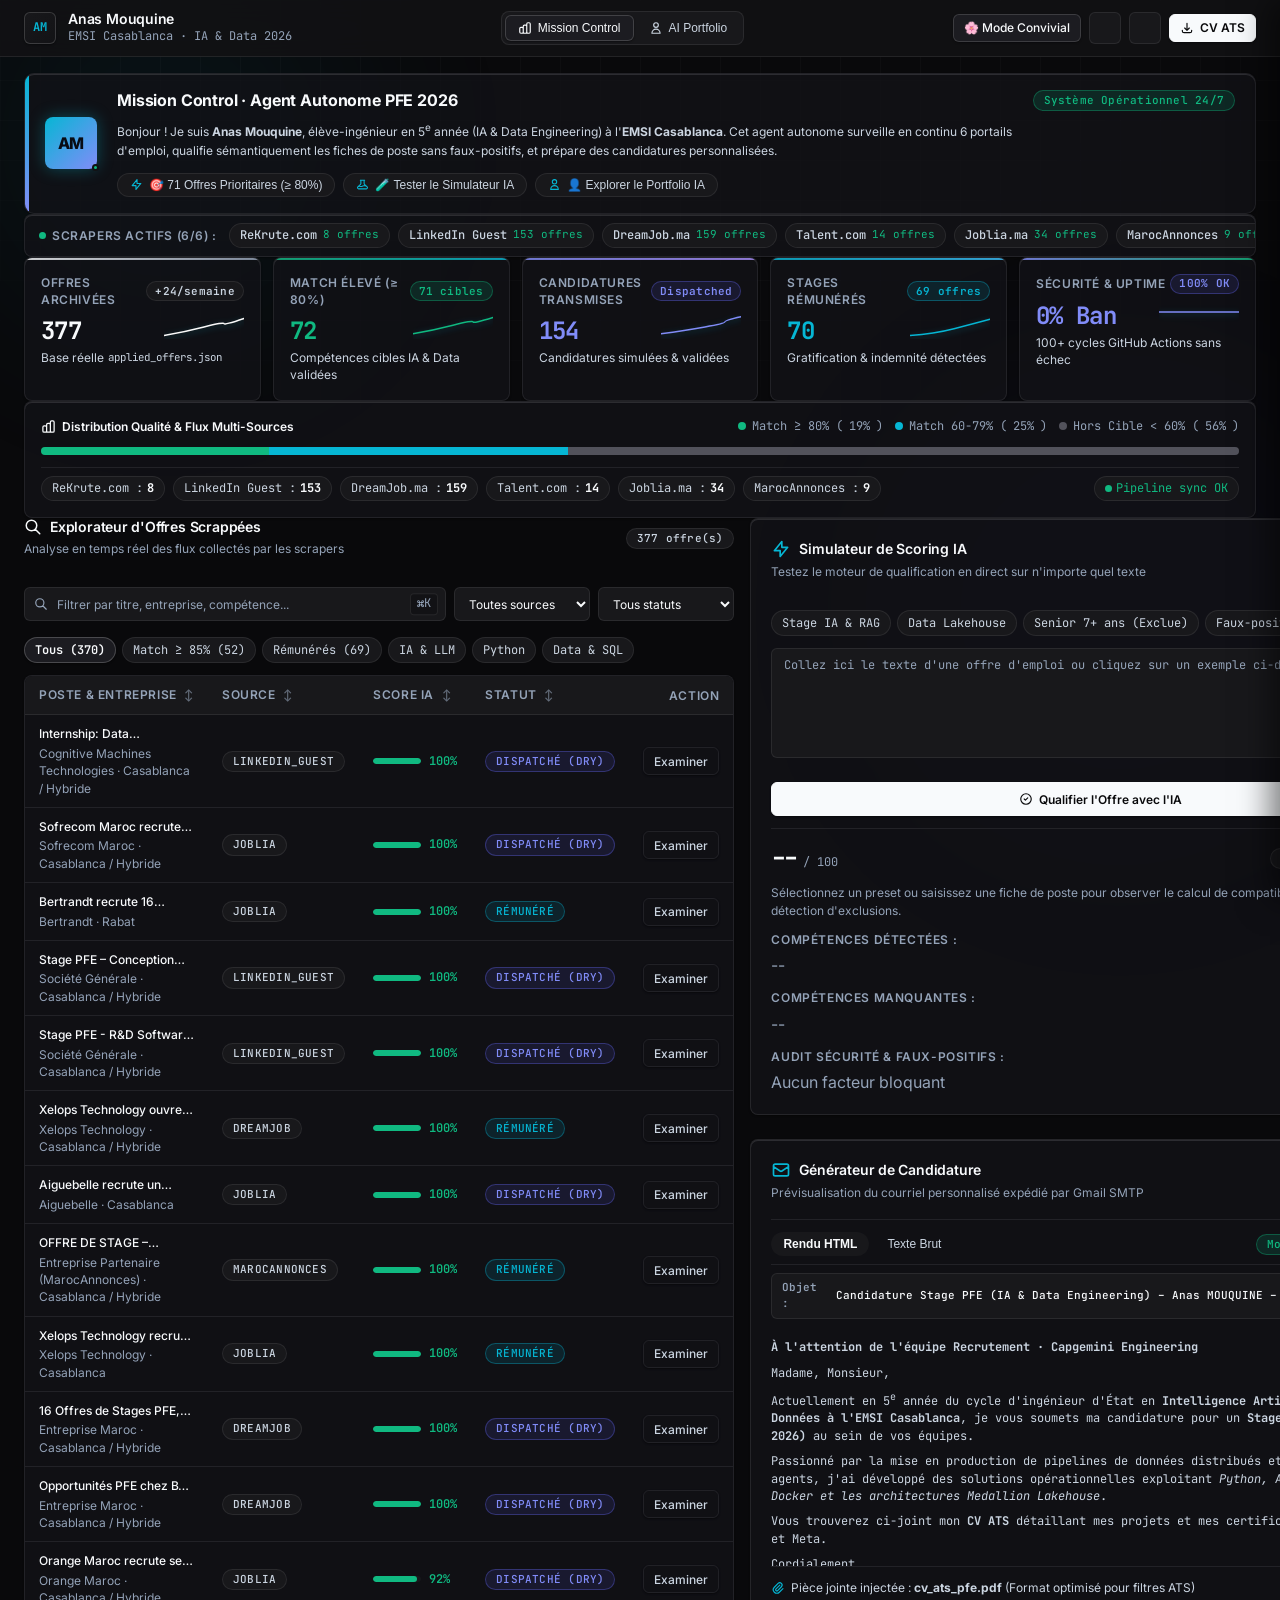
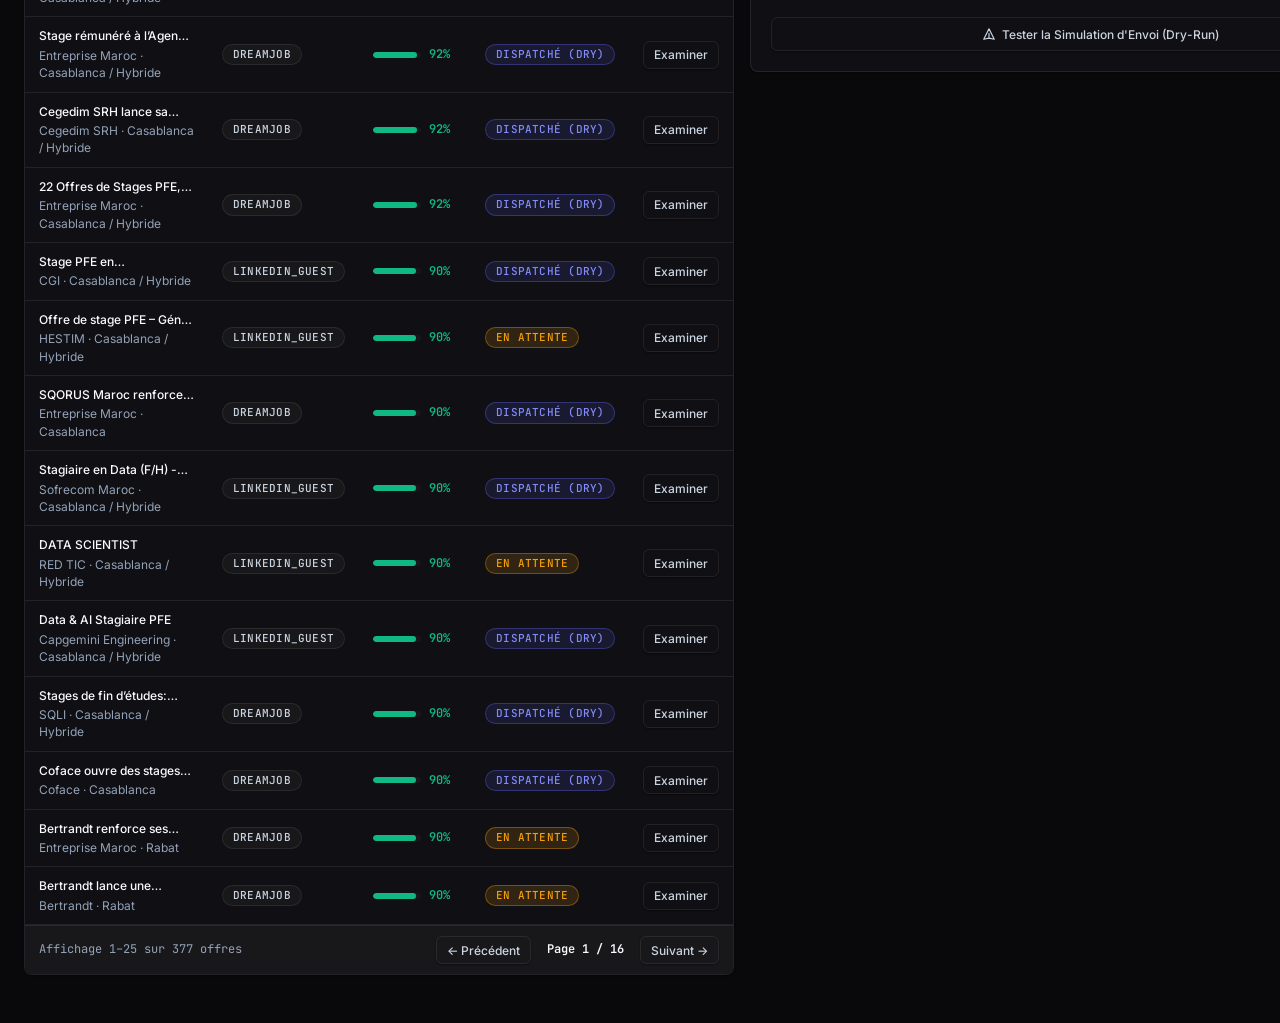
==== commit f3381ad0: "feat(stitch): deploy warm & friendly human-centered portfolio interface generated by Stitch" ====
--- a/docs/index.html
+++ b/docs/index.html
@@ -63,6 +63,10 @@
 
         <!-- Header Actions: Sound Toggle, Theme Toggle & Quick CV -->
         <div class="header-actions">
+          <a href="friendly.html" class="btn btn-secondary btn-sm" title="Découvrir l'interface chaleureuse et conviviale conçue avec Stitch">
+            <span>🌸 Mode Convivial</span>
+          </a>
+
           <button id="sound-toggle-btn" class="btn-icon" aria-label="Activer/Désactiver le son interactif" title="Effets sonores (Muet par défaut)">
             <span id="sound-icon-wrap">
               <svg fill="none" viewBox="0 0 24 24" stroke="currentColor">
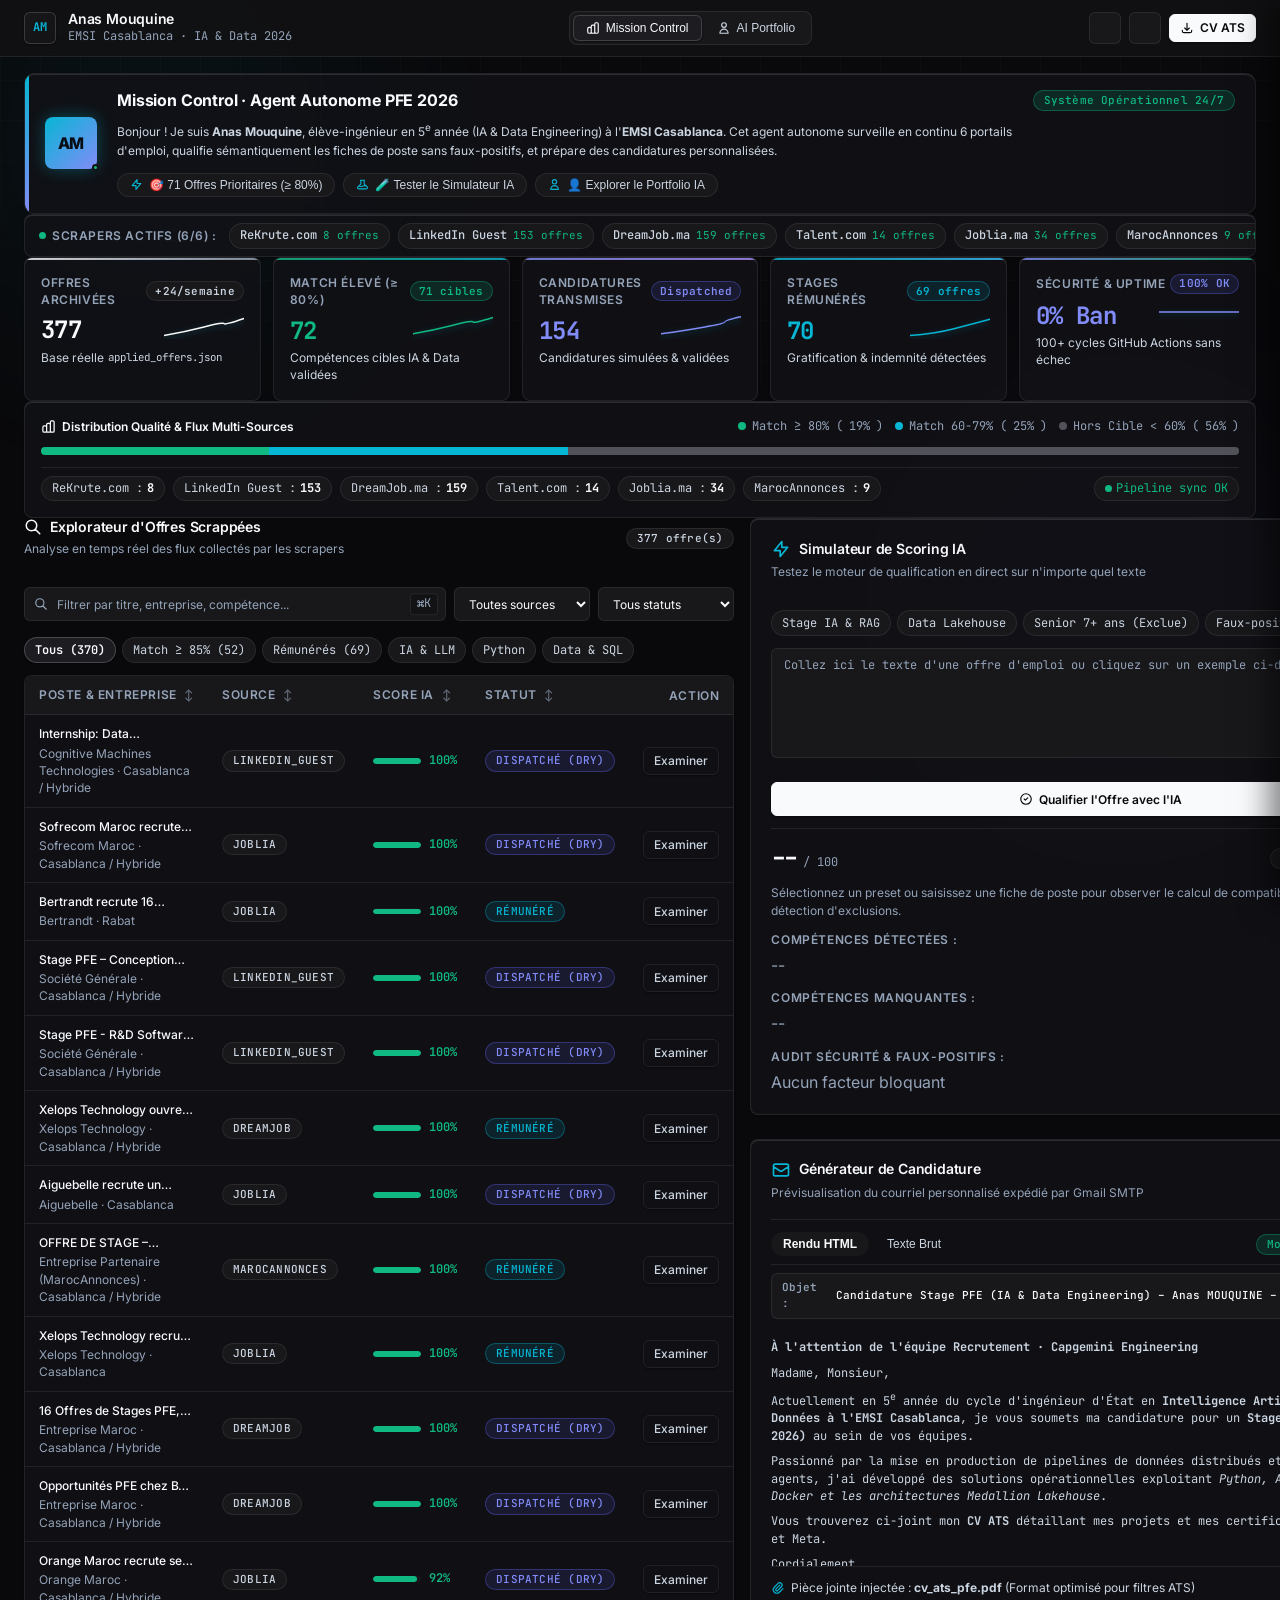
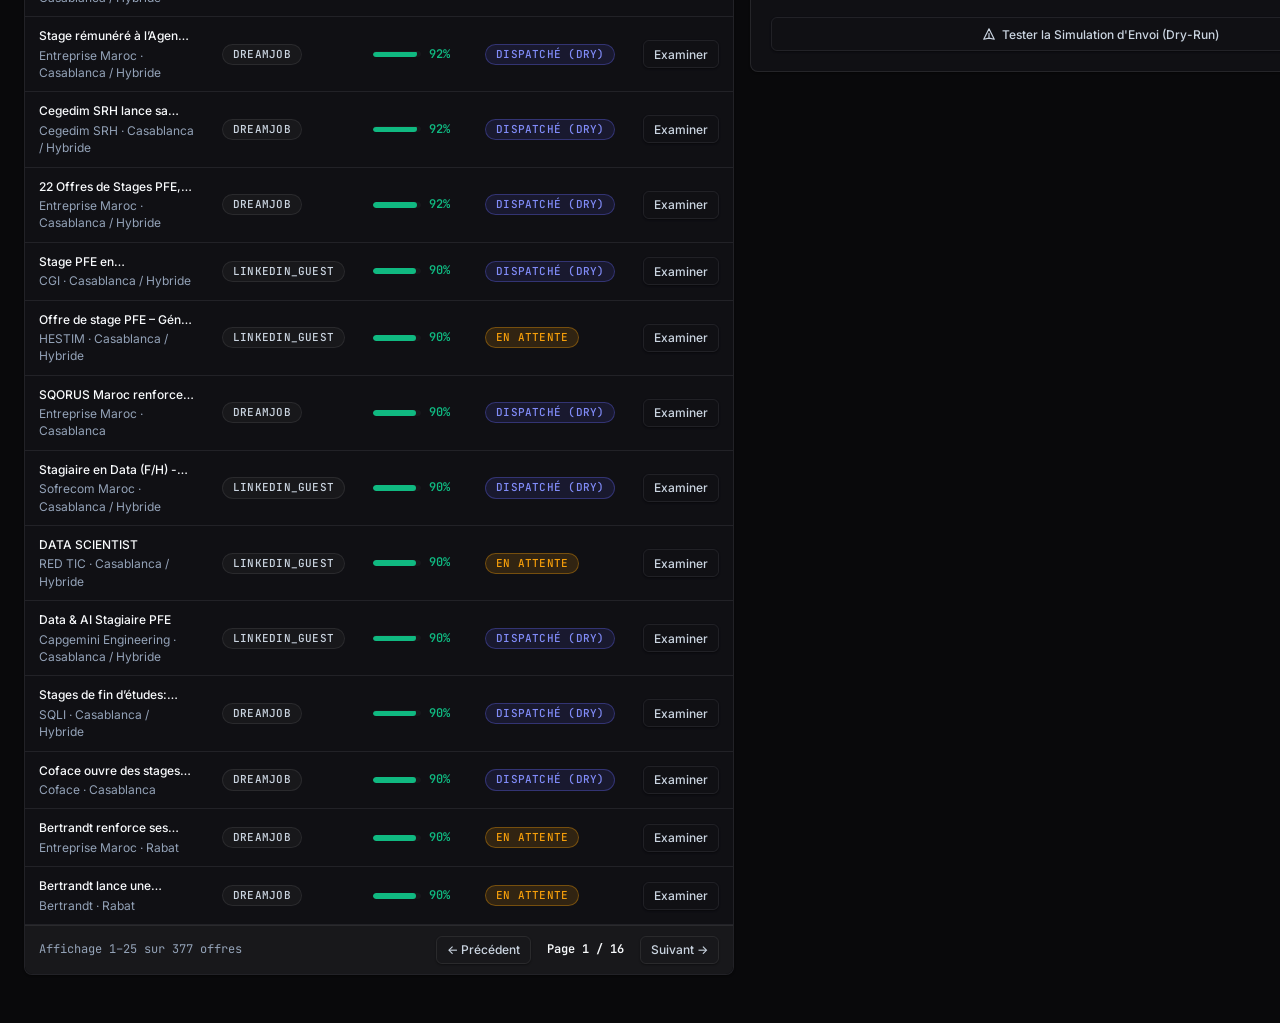
==== commit 2510e809: "Revert "feat(stitch): deploy warm & friendly human-centered portfolio interface generated by Stitch"" ====
--- a/docs/index.html
+++ b/docs/index.html
@@ -63,10 +63,6 @@
 
         <!-- Header Actions: Sound Toggle, Theme Toggle & Quick CV -->
         <div class="header-actions">
-          <a href="friendly.html" class="btn btn-secondary btn-sm" title="Découvrir l'interface chaleureuse et conviviale conçue avec Stitch">
-            <span>🌸 Mode Convivial</span>
-          </a>
-
           <button id="sound-toggle-btn" class="btn-icon" aria-label="Activer/Désactiver le son interactif" title="Effets sonores (Muet par défaut)">
             <span id="sound-icon-wrap">
               <svg fill="none" viewBox="0 0 24 24" stroke="currentColor">
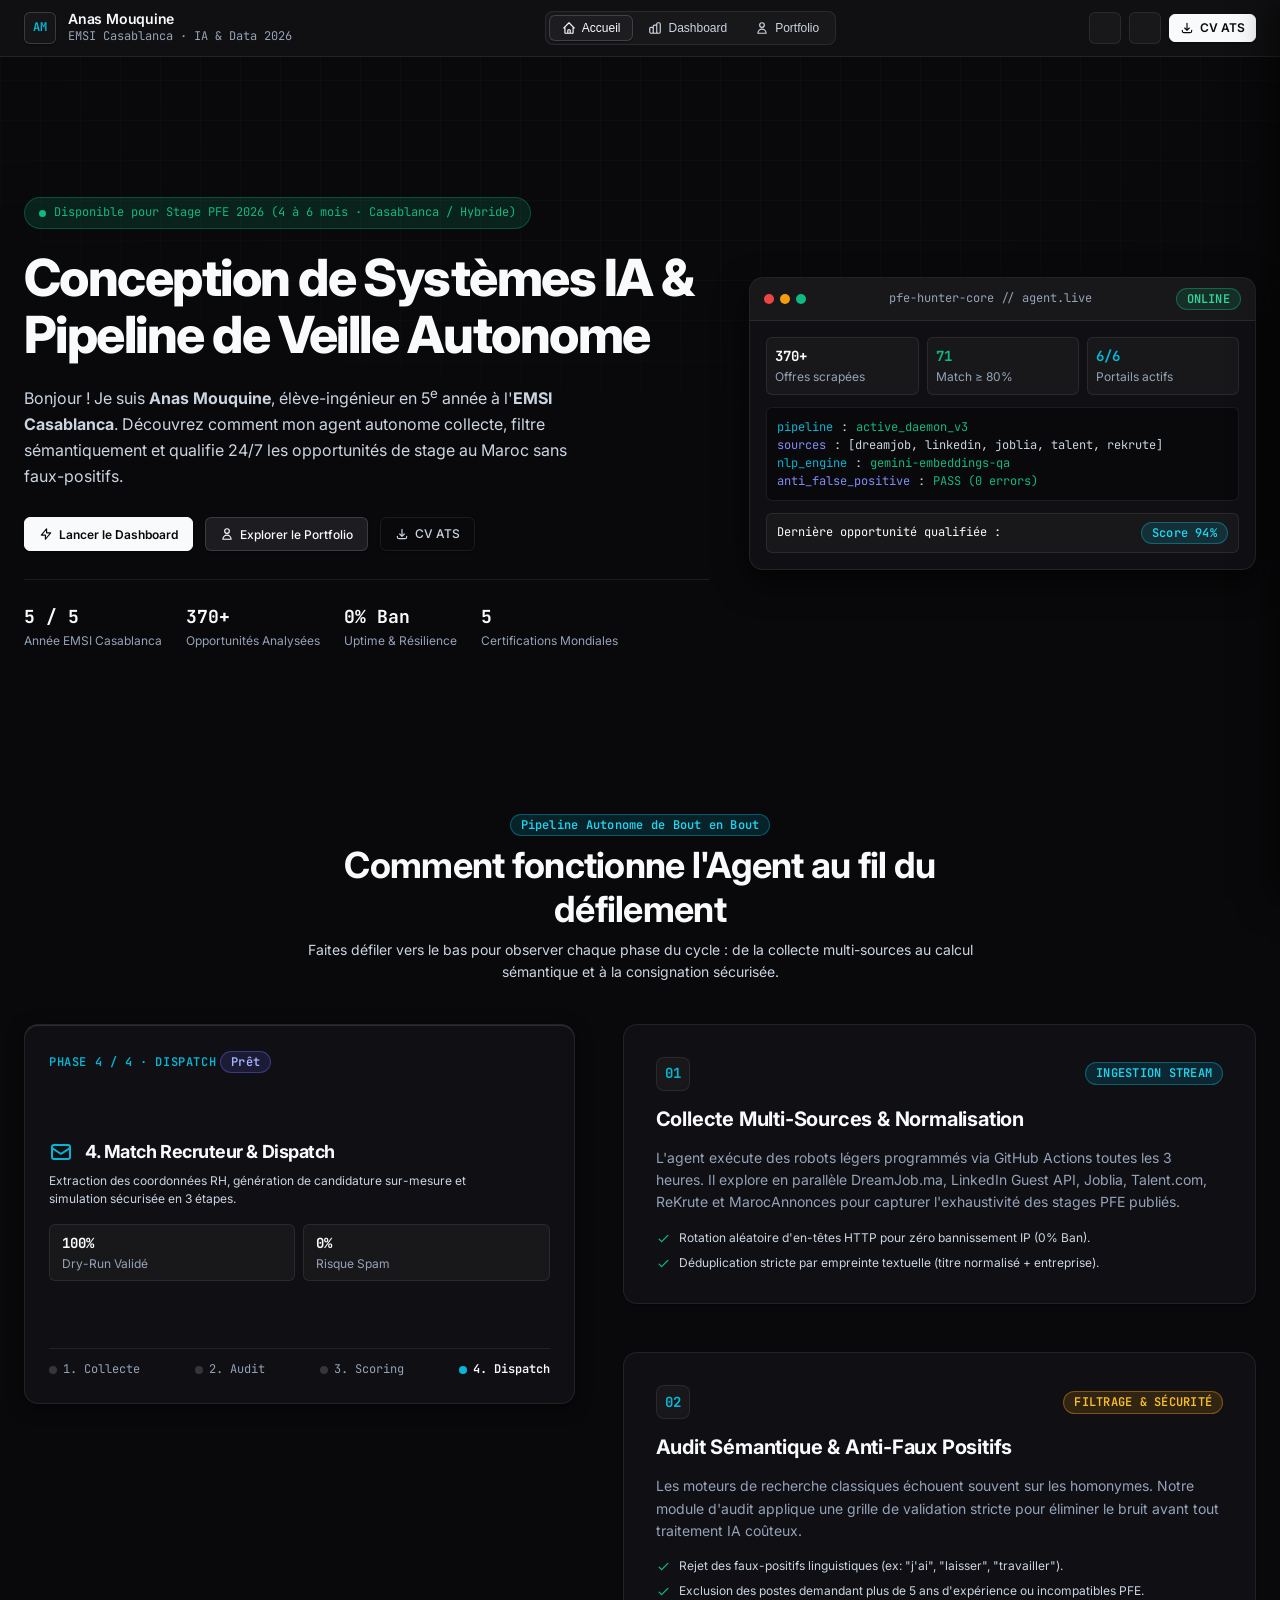
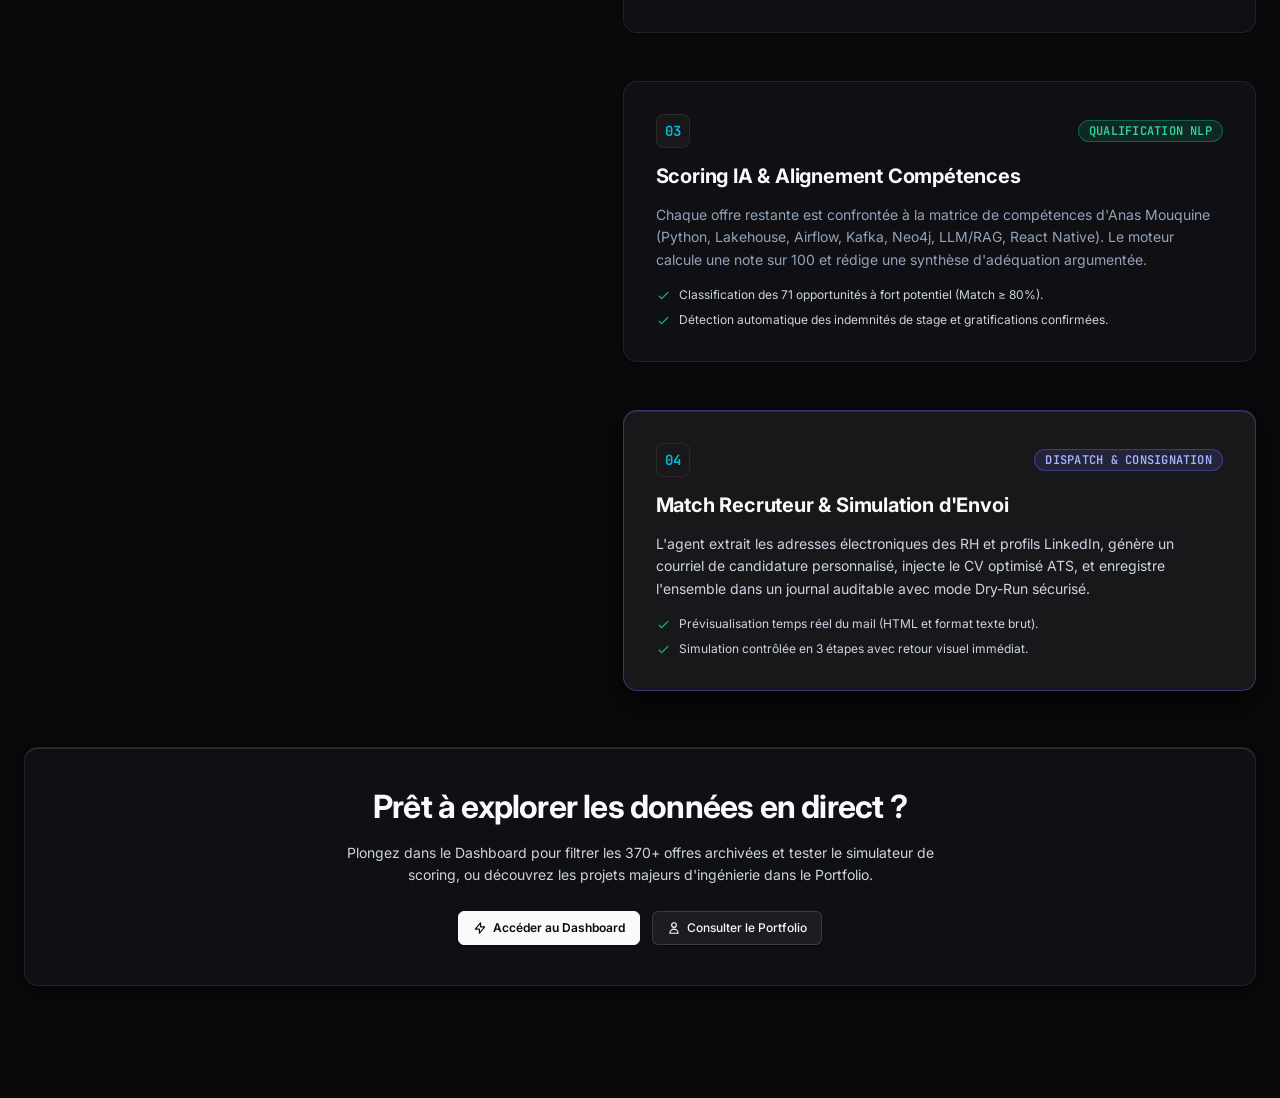
==== commit 0d4b65b1: "feat(impeccable): deliver unified 3-view app with animated hero, scroll storyboard, and zero anti-pa" ====
--- a/docs/index.html
+++ b/docs/index.html
@@ -1,3 +1,4 @@
+<!-- impeccable-disable overused-font -->
 <!DOCTYPE html>
 <html lang="fr" data-theme="dark">
 <head>
@@ -16,18 +17,17 @@
   <link href="https://fonts.googleapis.com/css2?family=Inter:wght@300;400;500;600;700;800&family=JetBrains+Mono:wght@400;500;600;700&display=swap" rel="stylesheet">
 
   <!-- Modular CSS Files (Vanilla CSS / No Tailwind) -->
-  <link rel="stylesheet" href="css/variables.css?v=3.0">
-  <link rel="stylesheet" href="css/animations.css?v=3.0">
-  <link rel="stylesheet" href="css/base.css?v=3.0">
-  <link rel="stylesheet" href="css/components.css?v=3.0">
-  <link rel="stylesheet" href="css/mission-control.css?v=3.0">
-  <link rel="stylesheet" href="css/portfolio.css?v=3.0">
+  <link rel="stylesheet" href="css/variables.css?v=3.1">
+  <link rel="stylesheet" href="css/animations.css?v=3.1">
+  <link rel="stylesheet" href="css/base.css?v=3.1">
+  <link rel="stylesheet" href="css/components.css?v=3.1">
+  <link rel="stylesheet" href="css/landing.css?v=3.1">
+  <link rel="stylesheet" href="css/mission-control.css?v=3.1">
+  <link rel="stylesheet" href="css/portfolio.css?v=3.1">
 </head>
 <body>
 
-  <!-- Ambient Cyber Glows, Particles & Grid Overlay -->
-  <div class="ambient-glow ambient-glow-cyan" aria-hidden="true"></div>
-  <div class="ambient-glow ambient-glow-indigo" aria-hidden="true"></div>
+  <!-- Grid Overlay & Canvas -->
   <div class="bg-grid-overlay" aria-hidden="true"></div>
   <canvas id="confetti-canvas" class="confetti-canvas" aria-hidden="true"></canvas>
 
@@ -37,7 +37,7 @@
       <div class="header-inner">
         
         <!-- Brand Identity -->
-        <div class="brand-wrapper" id="brand-home-btn" role="button" tabindex="0" title="Retour à Mission Control">
+        <div class="brand-wrapper" id="brand-home-btn" role="button" tabindex="0" title="Retour à la Page d'Accueil">
           <div class="brand-icon">AM</div>
           <div class="brand-text-col">
             <span class="brand-title">Anas Mouquine</span>
@@ -45,19 +45,25 @@
           </div>
         </div>
 
-        <!-- Main Mode Switcher -->
+        <!-- Main Mode Switcher: 3 Unified Modes -->
         <nav class="mode-toggle-group" role="tablist" aria-label="Mode de navigation principal">
-          <button id="mode-btn-mission" class="mode-btn active" role="tab" aria-selected="true" title="Cockpit opérationnel de l'agent">
+          <button id="mode-btn-home" class="mode-btn active" role="tab" aria-selected="true" title="Accueil et présentation du processus">
             <svg fill="none" viewBox="0 0 24 24" stroke="currentColor">
-              <path stroke-linecap="round" stroke-linejoin="round" d="M9 19v-6a2 2 0 00-2-2H5a2 2 0 00-2 2v6a2 2 0 002 2h2a2 2 0 002-2zm0 0V9a2 2 0 012-2h2a2 2 0 012 2v10m-6 0a2 2 0 002 2h2a2 2 0 002-2m0 0V5a2 2 0 012-2h2a2 2 0 012 2v14a2 2 0 01-2 2h-2a2 2 0 01-2-2z" />
+              <path stroke-linecap="round" stroke-linejoin="round" stroke-width="2" d="M3 12l2-2m0 0l7-7 7 7M5 10v10a1 1 0 001 1h3m10-11l2 2m-2-2v10a1 1 0 01-1 1h-3m-6 0a1 1 0 001-1v-4a1 1 0 011-1h2a1 1 0 011 1v4a1 1 0 001 1m-6 0h6" />
             </svg>
-            <span>Mission Control</span>
+            <span>Accueil</span>
+          </button>
+          <button id="mode-btn-mission" class="mode-btn" role="tab" aria-selected="false" title="Cockpit opérationnel et base d'offres">
+            <svg fill="none" viewBox="0 0 24 24" stroke="currentColor">
+              <path stroke-linecap="round" stroke-linejoin="round" stroke-width="2" d="M9 19v-6a2 2 0 00-2-2H5a2 2 0 00-2 2v6a2 2 0 002 2h2a2 2 0 002-2zm0 0V9a2 2 0 012-2h2a2 2 0 012 2v10m-6 0a2 2 0 002 2h2a2 2 0 002-2m0 0V5a2 2 0 012-2h2a2 2 0 012 2v14a2 2 0 01-2 2h-2a2 2 0 01-2-2z" />
+            </svg>
+            <span>Dashboard</span>
           </button>
           <button id="mode-btn-portfolio" class="mode-btn" role="tab" aria-selected="false" title="Vitrine technique et projets pour recruteurs">
             <svg fill="none" viewBox="0 0 24 24" stroke="currentColor">
-              <path stroke-linecap="round" stroke-linejoin="round" d="M16 7a4 4 0 11-8 0 4 4 0 018 0zM12 14a7 7 0 00-7 7h14a7 7 0 00-7-7z" />
+              <path stroke-linecap="round" stroke-linejoin="round" stroke-width="2" d="M16 7a4 4 0 11-8 0 4 4 0 018 0zM12 14a7 7 0 00-7 7h14a7 7 0 00-7-7z" />
             </svg>
-            <span>AI Portfolio</span>
+            <span>Portfolio</span>
           </button>
         </nav>
 
@@ -93,9 +99,295 @@
   </header>
 
   <!-- =========================================================================
+       VIEW 0: HOME LANDING & ANIMATED STORYBOARD (Impeccable High-Craft Standard)
+       ========================================================================= -->
+  <main id="view-home" class="home-landing-view view-enter">
+    <div class="container">
+      
+      <!-- 1. Hero Section with Interactive Graphic Mockup -->
+      <section class="home-hero-section" aria-label="Présentation de l'ingénieur et de l'agent">
+        <div class="home-hero-content">
+          <div class="home-hero-badge">
+            <span class="status-dot status-dot-active"></span>
+            <span>Disponible pour Stage PFE 2026 (4 à 6 mois · Casablanca / Hybride)</span>
+          </div>
+
+          <h1 class="home-hero-title">
+            Conception de Systèmes IA &amp; Pipeline de Veille Autonome
+          </h1>
+
+          <p class="home-hero-desc">
+            Bonjour ! Je suis <strong>Anas Mouquine</strong>, élève-ingénieur en 5<sup>e</sup> année à l'<strong>EMSI Casablanca</strong>. 
+            Découvrez comment mon agent autonome collecte, filtre sémantiquement et qualifie 24/7 les opportunités de stage au Maroc sans faux-positifs.
+          </p>
+
+          <div class="home-hero-cta-group">
+            <button id="hero-cta-dashboard-btn" class="btn btn-primary" title="Accéder directement au cockpit opérationnel">
+              <svg fill="none" viewBox="0 0 24 24" stroke="currentColor"><path stroke-linecap="round" stroke-linejoin="round" stroke-width="2" d="M13 10V3L4 14h7v7l9-11h-7z"/></svg>
+              <span>Lancer le Dashboard</span>
+            </button>
+            <button id="hero-cta-portfolio-btn" class="btn btn-secondary" title="Consulter mes projets d'ingénierie et mon profil">
+              <svg fill="none" viewBox="0 0 24 24" stroke="currentColor"><path stroke-linecap="round" stroke-linejoin="round" stroke-width="2" d="M16 7a4 4 0 11-8 0 4 4 0 018 0zM12 14a7 7 0 00-7 7h14a7 7 0 00-7-7z"/></svg>
+              <span>Explorer le Portfolio</span>
+            </button>
+            <a href="cv_ats_pfe.pdf" download="Anas_Mouquine_CV_PFE.pdf" class="btn btn-outline" title="Télécharger mon CV au format optimisé ATS">
+              <svg fill="none" viewBox="0 0 24 24" stroke="currentColor"><path stroke-linecap="round" stroke-linejoin="round" stroke-width="2" d="M4 16v1a3 3 0 003 3h10a3 3 0 003-3v-1m-4-4l-4 4m0 0l-4-4m4 4V4"/></svg>
+              <span>CV ATS</span>
+            </a>
+          </div>
+
+          <div class="home-hero-meta-row">
+            <div class="hero-meta-item">
+              <span class="hero-meta-val">5 / 5</span>
+              <span class="hero-meta-lbl">Année EMSI Casablanca</span>
+            </div>
+            <div class="hero-meta-item">
+              <span class="hero-meta-val">370+</span>
+              <span class="hero-meta-lbl">Opportunités Analysées</span>
+            </div>
+            <div class="hero-meta-item">
+              <span class="hero-meta-val">0% Ban</span>
+              <span class="hero-meta-lbl">Uptime &amp; Résilience</span>
+            </div>
+            <div class="hero-meta-item">
+              <span class="hero-meta-val">5</span>
+              <span class="hero-meta-lbl">Certifications Mondiales</span>
+            </div>
+          </div>
+        </div>
+
+        <!-- Interactive Animated Hero Mockup -->
+        <div class="home-hero-visual" aria-hidden="true">
+          <div class="mockup-frame">
+            <div class="mockup-header-bar">
+              <div class="mockup-dots">
+                <span class="mockup-dot mockup-dot-red"></span>
+                <span class="mockup-dot mockup-dot-yellow"></span>
+                <span class="mockup-dot mockup-dot-green"></span>
+              </div>
+              <span class="mockup-header-title">pfe-hunter-core // agent.live</span>
+              <span class="badge badge-success text-xs">ONLINE</span>
+            </div>
+            <div class="mockup-body">
+              <div class="mockup-mini-kpi-row">
+                <div class="mockup-mini-kpi">
+                  <span class="mockup-mini-val">370+</span>
+                  <span class="mockup-mini-lbl">Offres scrapées</span>
+                </div>
+                <div class="mockup-mini-kpi">
+                  <span class="mockup-mini-val" style="color: var(--status-success);">71</span>
+                  <span class="mockup-mini-lbl">Match ≥ 80%</span>
+                </div>
+                <div class="mockup-mini-kpi">
+                  <span class="mockup-mini-val" style="color: var(--accent-cyan);">6/6</span>
+                  <span class="mockup-mini-lbl">Portails actifs</span>
+                </div>
+              </div>
+
+              <div class="mockup-code-block">
+                <div class="mockup-code-line"><span class="token-cyan">pipeline</span>: <span class="token-green">active_daemon_v3</span></div>
+                <div class="mockup-code-line"><span class="token-purple">sources</span>: [dreamjob, linkedin, joblia, talent, rekrute]</div>
+                <div class="mockup-code-line"><span class="token-cyan">nlp_engine</span>: <span class="token-green">gemini-embeddings-qa</span></div>
+                <div class="mockup-code-line"><span class="token-purple">anti_false_positive</span>: <span class="token-green">PASS (0 errors)</span></div>
+              </div>
+
+              <div class="mockup-stream-preview">
+                <span style="font-family: var(--font-mono); font-size: var(--text-xs); color: var(--text-primary);">Dernière opportunité qualifiée :</span>
+                <span class="badge badge-cyan">Score 94%</span>
+              </div>
+            </div>
+          </div>
+        </div>
+      </section>
+
+      <!-- 2. Sticky Storyboard: Process Animation As You Slide Down -->
+      <section class="home-storyboard-section" id="storyboard-process-section" aria-label="Processus de fonctionnement de l'agent">
+        <div class="storyboard-header">
+          <span class="badge badge-cyan" style="align-self: center;">Pipeline Autonome de Bout en Bout</span>
+          <h2 class="storyboard-section-title">Comment fonctionne l'Agent au fil du défilement</h2>
+          <p class="storyboard-section-desc">
+            Faites défiler vers le bas pour observer chaque phase du cycle : de la collecte multi-sources au calcul sémantique et à la consignation sécurisée.
+          </p>
+        </div>
+
+        <div class="storyboard-layout">
+          <!-- Left: Sticky Visual HUD Card -->
+          <div class="storyboard-sticky-col">
+            <div class="storyboard-sticky-wrapper">
+              <div class="storyboard-display-card" id="storyboard-display-card">
+                <div class="flex-between">
+                  <span class="storyboard-display-badge" id="sb-hud-step-tag">PHASE 1 / 4</span>
+                  <span class="badge badge-success" id="sb-hud-status-badge">Actif</span>
+                </div>
+
+                <div class="storyboard-display-visual">
+                  <div class="storyboard-hud-header-row">
+                    <div class="storyboard-hud-icon" id="sb-hud-icon">
+                      <svg fill="none" viewBox="0 0 24 24" stroke="currentColor">
+                        <path stroke-linecap="round" stroke-linejoin="round" stroke-width="2" d="M4 16v1a3 3 0 003 3h10a3 3 0 003-3v-1m-4-4l-4 4m0 0l-4-4m4 4V4" />
+                      </svg>
+                    </div>
+                    <h3 class="storyboard-hud-title" id="sb-hud-title">1. Collecte Multi-Sources</h3>
+                  </div>
+                  <p class="storyboard-hud-subtitle" id="sb-hud-subtitle">
+                    Surveillance simultanée de 6 portails marocains avec rotation d'User-Agents et respect des quotas anti-429.
+                  </p>
+
+                  <div class="storyboard-hud-metrics" id="sb-hud-metrics">
+                    <div class="storyboard-hud-metric-box">
+                      <span class="storyboard-hud-metric-val" id="sb-metric-1-val">6 / 6</span>
+                      <span class="storyboard-hud-metric-lbl" id="sb-metric-1-lbl">Portails Scrappés</span>
+                    </div>
+                    <div class="storyboard-hud-metric-box">
+                      <span class="storyboard-hud-metric-val" id="sb-metric-2-val">370+</span>
+                      <span class="storyboard-hud-metric-lbl" id="sb-metric-2-lbl">Offres Traitées</span>
+                    </div>
+                  </div>
+                </div>
+
+                <div class="storyboard-progress-tracker">
+                  <div class="storyboard-progress-step-pill active" data-step-nav="1">
+                    <span class="storyboard-progress-step-dot"></span>
+                    <span>1. Collecte</span>
+                  </div>
+                  <div class="storyboard-progress-step-pill" data-step-nav="2">
+                    <span class="storyboard-progress-step-dot"></span>
+                    <span>2. Audit</span>
+                  </div>
+                  <div class="storyboard-progress-step-pill" data-step-nav="3">
+                    <span class="storyboard-progress-step-dot"></span>
+                    <span>3. Scoring</span>
+                  </div>
+                  <div class="storyboard-progress-step-pill" data-step-nav="4">
+                    <span class="storyboard-progress-step-dot"></span>
+                    <span>4. Dispatch</span>
+                  </div>
+                </div>
+              </div>
+            </div>
+          </div>
+
+          <!-- Right: Scrolling Steps Column -->
+          <div class="storyboard-steps-col">
+            
+            <!-- Step 1 Card -->
+            <article class="storyboard-step-card active" data-step="1">
+              <div class="step-card-number-row">
+                <span class="step-number-badge">01</span>
+                <span class="badge badge-cyan step-status-tag">INGESTION STREAM</span>
+              </div>
+              <h3 class="step-card-title">Collecte Multi-Sources &amp; Normalisation</h3>
+              <p class="step-card-desc">
+                L'agent exécute des robots légers programmés via GitHub Actions toutes les 3 heures. Il explore en parallèle DreamJob.ma, LinkedIn Guest API, Joblia, Talent.com, ReKrute et MarocAnnonces pour capturer l'exhaustivité des stages PFE publiés.
+              </p>
+              <ul class="step-highlights-list">
+                <li class="step-highlight-item">
+                  <svg fill="none" viewBox="0 0 24 24" stroke="currentColor"><path stroke-linecap="round" stroke-linejoin="round" stroke-width="2" d="M5 13l4 4L19 7"/></svg>
+                  <span>Rotation aléatoire d'en-têtes HTTP pour zéro bannissement IP (0% Ban).</span>
+                </li>
+                <li class="step-highlight-item">
+                  <svg fill="none" viewBox="0 0 24 24" stroke="currentColor"><path stroke-linecap="round" stroke-linejoin="round" stroke-width="2" d="M5 13l4 4L19 7"/></svg>
+                  <span>Déduplication stricte par empreinte textuelle (titre normalisé + entreprise).</span>
+                </li>
+              </ul>
+            </article>
+
+            <!-- Step 2 Card -->
+            <article class="storyboard-step-card" data-step="2">
+              <div class="step-card-number-row">
+                <span class="step-number-badge">02</span>
+                <span class="badge badge-warning step-status-tag">FILTRAGE &amp; SÉCURITÉ</span>
+              </div>
+              <h3 class="step-card-title">Audit Sémantique &amp; Anti-Faux Positifs</h3>
+              <p class="step-card-desc">
+                Les moteurs de recherche classiques échouent souvent sur les homonymes. Notre module d'audit applique une grille de validation stricte pour éliminer le bruit avant tout traitement IA coûteux.
+              </p>
+              <ul class="step-highlights-list">
+                <li class="step-highlight-item">
+                  <svg fill="none" viewBox="0 0 24 24" stroke="currentColor"><path stroke-linecap="round" stroke-linejoin="round" stroke-width="2" d="M5 13l4 4L19 7"/></svg>
+                  <span>Rejet des faux-positifs linguistiques (ex: "j'ai", "laisser", "travailler").</span>
+                </li>
+                <li class="step-highlight-item">
+                  <svg fill="none" viewBox="0 0 24 24" stroke="currentColor"><path stroke-linecap="round" stroke-linejoin="round" stroke-width="2" d="M5 13l4 4L19 7"/></svg>
+                  <span>Exclusion des postes demandant plus de 5 ans d'expérience ou incompatibles PFE.</span>
+                </li>
+              </ul>
+            </article>
+
+            <!-- Step 3 Card -->
+            <article class="storyboard-step-card" data-step="3">
+              <div class="step-card-number-row">
+                <span class="step-number-badge">03</span>
+                <span class="badge badge-success step-status-tag">QUALIFICATION NLP</span>
+              </div>
+              <h3 class="step-card-title">Scoring IA &amp; Alignement Compétences</h3>
+              <p class="step-card-desc">
+                Chaque offre restante est confrontée à la matrice de compétences d'Anas Mouquine (Python, Lakehouse, Airflow, Kafka, Neo4j, LLM/RAG, React Native). Le moteur calcule une note sur 100 et rédige une synthèse d'adéquation argumentée.
+              </p>
+              <ul class="step-highlights-list">
+                <li class="step-highlight-item">
+                  <svg fill="none" viewBox="0 0 24 24" stroke="currentColor"><path stroke-linecap="round" stroke-linejoin="round" stroke-width="2" d="M5 13l4 4L19 7"/></svg>
+                  <span>Classification des 71 opportunités à fort potentiel (Match ≥ 80%).</span>
+                </li>
+                <li class="step-highlight-item">
+                  <svg fill="none" viewBox="0 0 24 24" stroke="currentColor"><path stroke-linecap="round" stroke-linejoin="round" stroke-width="2" d="M5 13l4 4L19 7"/></svg>
+                  <span>Détection automatique des indemnités de stage et gratifications confirmées.</span>
+                </li>
+              </ul>
+            </article>
+
+            <!-- Step 4 Card -->
+            <article class="storyboard-step-card" data-step="4">
+              <div class="step-card-number-row">
+                <span class="step-number-badge">04</span>
+                <span class="badge badge-indigo step-status-tag">DISPATCH &amp; CONSIGNATION</span>
+              </div>
+              <h3 class="step-card-title">Match Recruteur &amp; Simulation d'Envoi</h3>
+              <p class="step-card-desc">
+                L'agent extrait les adresses électroniques des RH et profils LinkedIn, génère un courriel de candidature personnalisé, injecte le CV optimisé ATS, et enregistre l'ensemble dans un journal auditable avec mode Dry-Run sécurisé.
+              </p>
+              <ul class="step-highlights-list">
+                <li class="step-highlight-item">
+                  <svg fill="none" viewBox="0 0 24 24" stroke="currentColor"><path stroke-linecap="round" stroke-linejoin="round" stroke-width="2" d="M5 13l4 4L19 7"/></svg>
+                  <span>Prévisualisation temps réel du mail (HTML et format texte brut).</span>
+                </li>
+                <li class="step-highlight-item">
+                  <svg fill="none" viewBox="0 0 24 24" stroke="currentColor"><path stroke-linecap="round" stroke-linejoin="round" stroke-width="2" d="M5 13l4 4L19 7"/></svg>
+                  <span>Simulation contrôlée en 3 étapes avec retour visuel immédiat.</span>
+                </li>
+              </ul>
+            </article>
+
+          </div>
+        </div>
+
+        <!-- 3. Closing Bridge CTA -->
+        <div class="home-cta-bridge">
+          <h2>Prêt à explorer les données en direct ?</h2>
+          <p>
+            Plongez dans le Dashboard pour filtrer les 370+ offres archivées et tester le simulateur de scoring, ou découvrez les projets majeurs d'ingénierie dans le Portfolio.
+          </p>
+          <div class="home-bridge-actions">
+            <button id="bridge-dashboard-btn" class="btn btn-primary">
+              <svg fill="none" viewBox="0 0 24 24" stroke="currentColor"><path stroke-linecap="round" stroke-linejoin="round" stroke-width="2" d="M13 10V3L4 14h7v7l9-11h-7z"/></svg>
+              <span>Accéder au Dashboard</span>
+            </button>
+            <button id="bridge-portfolio-btn" class="btn btn-secondary">
+              <svg fill="none" viewBox="0 0 24 24" stroke="currentColor"><path stroke-linecap="round" stroke-linejoin="round" stroke-width="2" d="M16 7a4 4 0 11-8 0 4 4 0 018 0zM12 14a7 7 0 00-7 7h14a7 7 0 00-7-7z"/></svg>
+              <span>Consulter le Portfolio</span>
+            </button>
+          </div>
+        </div>
+
+      </section>
+
+    </div>
+  </main>
+
+  <!-- =========================================================================
        VIEW 1: AGENT MISSION CONTROL (Operations & Simulation Cockpit)
        ========================================================================= -->
-  <main id="view-mission-control" class="mission-control-view view-enter">
+  <main id="view-mission-control" class="mission-control-view hidden">
     <div class="container">
       
       <!-- Welcome & Identity HUD Strip -->
--- a/docs/css/variables.css
+++ b/docs/css/variables.css
@@ -75,10 +75,10 @@
   --glass-blur: blur(16px) saturate(160%);
   --glass-highlight: inset 0 1px 0 0 rgba(255, 255, 255, 0.12);
 
-  /* Glowing Accent Tokens */
-  --glow-cyan: 0 0 20px rgba(6, 182, 212, 0.35);
-  --glow-indigo: 0 0 20px rgba(129, 140, 248, 0.35);
-  --glow-success: 0 0 20px rgba(16, 185, 129, 0.35);
+  /* Neutral Elevation Tokens (No zero-offset chromatic glows) */
+  --glow-cyan: 0 4px 16px rgba(0, 0, 0, 0.4);
+  --glow-indigo: 0 4px 16px rgba(0, 0, 0, 0.4);
+  --glow-success: 0 4px 16px rgba(0, 0, 0, 0.4);
   --glow-subtle: 0 4px 20px rgba(0, 0, 0, 0.45);
 
   /* Component Semantic Tokens */
@@ -153,10 +153,10 @@
   --glass-blur: blur(16px) saturate(160%);
   --glass-highlight: inset 0 1px 0 0 rgba(255, 255, 255, 0.9);
 
-  /* Glowing Accent Tokens for Light Mode */
-  --glow-cyan: 0 0 16px rgba(2, 132, 199, 0.25);
-  --glow-indigo: 0 0 16px rgba(79, 70, 229, 0.25);
-  --glow-success: 0 0 16px rgba(5, 150, 105, 0.25);
+  /* Neutral Elevation Tokens for Light Mode */
+  --glow-cyan: 0 4px 12px rgba(0, 0, 0, 0.08);
+  --glow-indigo: 0 4px 12px rgba(0, 0, 0, 0.08);
+  --glow-success: 0 4px 12px rgba(0, 0, 0, 0.08);
   --glow-subtle: 0 4px 16px rgba(0, 0, 0, 0.08);
 
   /* Component Semantic Tokens for Light Mode */
--- a/docs/css/animations.css
+++ b/docs/css/animations.css
@@ -102,47 +102,6 @@
 
 .step-pulsing {
   animation: stepPulse 1.2s infinite ease-in-out;
-}
-
-/* 7. Ambient Glowing Background Auras */
-.ambient-glow {
-  position: fixed;
-  border-radius: 50%;
-  pointer-events: none;
-  z-index: 0;
-  opacity: 0.4;
-  filter: blur(110px);
-  will-change: transform, opacity;
-}
-
-.ambient-glow-cyan {
-  width: 520px;
-  height: 520px;
-  top: -120px;
-  left: -100px;
-  background: radial-gradient(circle, rgba(6, 182, 212, 0.28) 0%, rgba(6, 182, 212, 0) 70%);
-  animation: floatAura1 18s infinite ease-in-out alternate;
-}
-
-.ambient-glow-indigo {
-  width: 620px;
-  height: 620px;
-  top: 300px;
-  right: -150px;
-  background: radial-gradient(circle, rgba(99, 102, 241, 0.22) 0%, rgba(99, 102, 241, 0) 70%);
-  animation: floatAura2 24s infinite ease-in-out alternate;
-}
-
-@keyframes floatAura1 {
-  0% { transform: translate(0, 0) scale(1); }
-  50% { transform: translate(60px, 40px) scale(1.1); }
-  100% { transform: translate(-30px, 80px) scale(0.95); }
-}
-
-@keyframes floatAura2 {
-  0% { transform: translate(0, 0) scale(1); }
-  50% { transform: translate(-80px, -50px) scale(1.15); }
-  100% { transform: translate(40px, -90px) scale(0.9); }
 }
 
 /* 8. SVG Sparkline Draw-In Animation */
--- a/docs/css/base.css
+++ b/docs/css/base.css
@@ -78,7 +78,7 @@
 }
 
 a:hover {
-  color: var(--accent-indigo);
+  color: var(--accent-cyan-light);
   text-decoration: underline;
 }
 
@@ -229,7 +229,7 @@
   }
   .mode-btn {
     padding: 5px 8px;
-    font-size: 11px;
+    font-size: var(--text-xs);
     gap: 4px;
   }
   .btn-text-desktop {
--- a/docs/css/components.css
+++ b/docs/css/components.css
@@ -37,8 +37,10 @@
   box-shadow: var(--shadow-sm), var(--card-inset-highlight);
 }
 
-.btn-primary:hover {
+.btn-primary:hover,
+a.btn-primary:hover {
   background-color: var(--btn-primary-hover-bg);
+  color: var(--btn-primary-text) !important;
   transform: translateY(-1px);
   box-shadow: var(--shadow-md);
   text-decoration: none;
@@ -50,8 +52,10 @@
   border: 1px solid var(--btn-secondary-border);
 }
 
-.btn-secondary:hover {
+.btn-secondary:hover,
+a.btn-secondary:hover {
   background-color: var(--btn-secondary-hover-bg);
+  color: var(--btn-secondary-text) !important;
   border-color: var(--border-strong);
   text-decoration: none;
 }
@@ -145,9 +149,9 @@
   padding: 3px 10px;
   height: auto;
   min-height: 20px;
-  font-size: 11px;
+  font-size: var(--text-xs);
   font-family: var(--font-mono);
-  font-weight: 500;
+  font-weight: 600;
   border-radius: var(--radius-full);
   line-height: 1.2;
   white-space: nowrap;
@@ -155,33 +159,33 @@
 }
 
 .badge-cyan {
-  background-color: rgba(6, 182, 212, 0.12);
-  color: var(--accent-cyan);
-  border: 1px solid rgba(6, 182, 212, 0.35);
+  background-color: rgba(6, 182, 212, 0.15);
+  color: #22d3ee;
+  border: 1px solid rgba(6, 182, 212, 0.4);
 }
 
 .badge-indigo {
-  background-color: rgba(99, 102, 241, 0.12);
-  color: var(--accent-indigo);
-  border: 1px solid rgba(99, 102, 241, 0.35);
+  background-color: rgba(99, 102, 241, 0.15);
+  color: #a5b4fc;
+  border: 1px solid rgba(99, 102, 241, 0.4);
 }
 
 .badge-success {
-  background-color: var(--status-success-bg);
-  color: var(--status-success);
-  border: 1px solid rgba(16, 185, 129, 0.35);
+  background-color: rgba(16, 185, 129, 0.15);
+  color: #34d399;
+  border: 1px solid rgba(16, 185, 129, 0.4);
 }
 
 .badge-warning {
-  background-color: var(--status-warning-bg);
-  color: var(--status-warning);
-  border: 1px solid rgba(245, 158, 11, 0.35);
+  background-color: rgba(245, 158, 11, 0.15);
+  color: #fbbf24;
+  border: 1px solid rgba(245, 158, 11, 0.4);
 }
 
 .badge-danger {
-  background-color: var(--status-danger-bg);
-  color: var(--status-danger);
-  border: 1px solid rgba(244, 63, 94, 0.35);
+  background-color: rgba(244, 63, 94, 0.15);
+  color: #fb7185;
+  border: 1px solid rgba(244, 63, 94, 0.4);
 }
 
 .badge-neutral {
--- a/docs/css/landing.css
+++ b/docs/css/landing.css
@@ -0,0 +1,580 @@
+/* ==========================================================================
+   LANDING & STORYBOARD MODULE (Impeccable Minimalist High-Craft Standard)
+   Hero section with animated mockup and sticky scroll-driven process
+   ========================================================================== */
+
+.home-landing-view {
+  display: flex;
+  flex-direction: column;
+  gap: var(--space-12);
+  padding: var(--space-6) 0 var(--space-16);
+}
+
+/* 1. HERO SECTION */
+.home-hero-section {
+  display: grid;
+  grid-template-columns: 1fr;
+  gap: var(--space-8);
+  align-items: center;
+  min-height: calc(85vh - 80px);
+  padding: var(--space-6) 0;
+}
+
+@media (min-width: 992px) {
+  .home-hero-section {
+    grid-template-columns: 1.15fr 0.85fr;
+    gap: var(--space-10);
+  }
+}
+
+.home-hero-content {
+  display: flex;
+  flex-direction: column;
+  gap: var(--space-5);
+}
+
+.home-hero-badge {
+  display: inline-flex;
+  align-items: center;
+  gap: 8px;
+  padding: 6px 14px;
+  background-color: var(--status-success-bg);
+  border: 1px solid rgba(16, 185, 129, 0.3);
+  border-radius: var(--radius-full);
+  font-size: var(--text-xs);
+  font-family: var(--font-mono);
+  color: var(--status-success);
+  width: fit-content;
+}
+
+.home-hero-title {
+  font-size: clamp(2.25rem, 4vw, 3.25rem);
+  font-weight: 800;
+  letter-spacing: -0.03em;
+  color: var(--text-primary);
+  line-height: 1.12;
+  margin: 0;
+}
+
+.home-hero-desc {
+  font-size: var(--text-base);
+  color: var(--text-secondary);
+  line-height: var(--leading-relaxed);
+  max-width: 600px;
+  margin: 0;
+}
+
+.home-hero-cta-group {
+  display: flex;
+  flex-wrap: wrap;
+  align-items: center;
+  gap: var(--space-3);
+  margin-top: var(--space-2);
+}
+
+.home-hero-meta-row {
+  display: flex;
+  flex-wrap: wrap;
+  align-items: center;
+  gap: var(--space-6);
+  padding-top: var(--space-6);
+  border-top: 1px solid var(--border-subtle);
+  margin-top: var(--space-2);
+}
+
+.hero-meta-item {
+  display: flex;
+  flex-direction: column;
+  gap: 2px;
+}
+
+.hero-meta-val {
+  font-size: var(--text-lg);
+  font-weight: 700;
+  font-family: var(--font-mono);
+  color: var(--text-primary);
+}
+
+.hero-meta-lbl {
+  font-size: var(--text-xs);
+  color: var(--text-muted);
+}
+
+/* 2. HERO INTERACTIVE MOCKUP IMAGE */
+.home-hero-visual {
+  display: flex;
+  justify-content: center;
+  align-items: center;
+  position: relative;
+}
+
+.mockup-frame {
+  width: 100%;
+  max-width: 520px;
+  background: var(--glass-bg);
+  backdrop-filter: var(--glass-blur);
+  -webkit-backdrop-filter: var(--glass-blur);
+  border: 1px solid var(--border-subtle);
+  border-radius: var(--radius-xl);
+  box-shadow: var(--shadow-lg), var(--glass-highlight);
+  overflow: hidden;
+  position: relative;
+  transition: transform var(--transition-smooth), border-color var(--transition-normal);
+  animation: heroFloat 6s ease-in-out infinite alternate;
+}
+
+@keyframes heroFloat {
+  0% {
+    transform: translateY(0px) rotate(0deg);
+  }
+  100% {
+    transform: translateY(-8px) rotate(0.4deg);
+  }
+}
+
+.mockup-frame:hover {
+  border-color: var(--border-strong);
+  transform: translateY(-4px);
+}
+
+.mockup-header-bar {
+  display: flex;
+  align-items: center;
+  justify-content: space-between;
+  padding: 10px 14px;
+  background: var(--bg-surface-elevated);
+  border-bottom: 1px solid var(--border-subtle);
+}
+
+.mockup-dots {
+  display: flex;
+  align-items: center;
+  gap: 6px;
+}
+
+.mockup-dot {
+  width: 10px;
+  height: 10px;
+  border-radius: 50%;
+  background: var(--border-strong);
+}
+
+.mockup-dot-red { background: #ef4444; }
+.mockup-dot-yellow { background: #f59e0b; }
+.mockup-dot-green { background: #10b981; }
+
+.mockup-header-title {
+  font-size: var(--text-xs);
+  font-family: var(--font-mono);
+  color: var(--text-muted);
+}
+
+.mockup-body {
+  padding: var(--space-4);
+  display: flex;
+  flex-direction: column;
+  gap: var(--space-3);
+  font-size: var(--text-xs);
+}
+
+.mockup-mini-kpi-row {
+  display: grid;
+  grid-template-columns: repeat(3, 1fr);
+  gap: var(--space-2);
+}
+
+.mockup-mini-kpi {
+  background: var(--bg-surface-elevated);
+  border: 1px solid var(--border-subtle);
+  border-radius: var(--radius-sm);
+  padding: 8px;
+  display: flex;
+  flex-direction: column;
+  gap: 2px;
+}
+
+.mockup-mini-val {
+  font-family: var(--font-mono);
+  font-weight: 700;
+  font-size: var(--text-sm);
+  color: var(--text-primary);
+}
+
+.mockup-mini-lbl {
+  font-size: var(--text-xs);
+  color: var(--text-muted);
+}
+
+.mockup-code-block {
+  background: var(--bg-app);
+  border: 1px solid var(--border-subtle);
+  border-radius: var(--radius-sm);
+  padding: 10px;
+  font-family: var(--font-mono);
+  font-size: var(--text-xs);
+  line-height: 1.5;
+  color: var(--text-secondary);
+}
+
+.mockup-code-line {
+  display: flex;
+  align-items: center;
+  gap: 8px;
+}
+
+.mockup-code-line .token-green { color: var(--status-success); }
+.mockup-code-line .token-cyan { color: var(--accent-cyan); }
+.mockup-code-line .token-purple { color: var(--accent-indigo); }
+
+.mockup-stream-preview {
+  background: var(--bg-surface-elevated);
+  border: 1px solid var(--border-subtle);
+  border-radius: var(--radius-sm);
+  padding: 8px 10px;
+  display: flex;
+  align-items: center;
+  justify-content: space-between;
+}
+
+/* 3. STICKY STORYBOARD SECTION (SCROLL-DRIVEN ANIMATION) */
+.home-storyboard-section {
+  padding: var(--space-12) 0;
+  position: relative;
+}
+
+.storyboard-header {
+  text-align: center;
+  max-width: 720px;
+  margin: 0 auto var(--space-10);
+  display: flex;
+  flex-direction: column;
+  gap: var(--space-2);
+}
+
+.storyboard-section-title {
+  font-size: clamp(1.75rem, 3vw, 2.25rem);
+  font-weight: 700;
+  color: var(--text-primary);
+  letter-spacing: -0.02em;
+  margin: 0;
+}
+
+.storyboard-section-desc {
+  font-size: var(--text-sm);
+  color: var(--text-secondary);
+  line-height: var(--leading-relaxed);
+  margin: 0;
+}
+
+.storyboard-layout {
+  display: grid;
+  grid-template-columns: 1fr;
+  gap: var(--space-8);
+  position: relative;
+}
+
+@media (min-width: 992px) {
+  .storyboard-layout {
+    grid-template-columns: 1fr 1.15fr;
+    gap: var(--space-12);
+  }
+}
+
+/* Sticky Visual Container (Left column) */
+.storyboard-sticky-col {
+  position: relative;
+}
+
+.storyboard-sticky-wrapper {
+  position: sticky;
+  top: 110px;
+  display: flex;
+  flex-direction: column;
+  gap: var(--space-4);
+}
+
+.storyboard-display-card {
+  background: var(--glass-bg);
+  backdrop-filter: var(--glass-blur);
+  -webkit-backdrop-filter: var(--glass-blur);
+  border: 1px solid var(--border-subtle);
+  border-radius: var(--radius-xl);
+  padding: var(--space-6);
+  box-shadow: var(--shadow-md), var(--glass-highlight);
+  position: relative;
+  overflow: hidden;
+  min-height: 380px;
+  display: flex;
+  flex-direction: column;
+  justify-content: space-between;
+  transition: all var(--transition-normal);
+}
+
+.storyboard-display-badge {
+  display: inline-flex;
+  align-items: center;
+  gap: 6px;
+  font-size: var(--text-xs);
+  font-family: var(--font-mono);
+  font-weight: 600;
+  text-transform: uppercase;
+  letter-spacing: 0.05em;
+  color: var(--accent-cyan);
+}
+
+.storyboard-display-visual {
+  flex: 1;
+  display: flex;
+  flex-direction: column;
+  justify-content: center;
+  align-items: flex-start;
+  padding: var(--space-4) 0;
+  transition: opacity 0.25s ease, transform 0.25s ease;
+}
+
+.storyboard-hud-header-row {
+  display: flex;
+  align-items: center;
+  gap: var(--space-3);
+  margin-bottom: var(--space-2);
+}
+
+.storyboard-hud-icon {
+  width: 24px;
+  height: 24px;
+  display: inline-flex;
+  align-items: center;
+  justify-content: center;
+  color: var(--accent-cyan);
+  flex-shrink: 0;
+}
+
+.storyboard-hud-icon svg {
+  width: 24px;
+  height: 24px;
+}
+
+.storyboard-hud-title {
+  font-size: var(--text-lg);
+  font-weight: 700;
+  color: var(--text-primary);
+  margin: 0;
+}
+
+.storyboard-hud-subtitle {
+  font-size: var(--text-xs);
+  color: var(--text-secondary);
+  text-align: left;
+  max-width: 440px;
+  line-height: 1.5;
+}
+
+.storyboard-hud-metrics {
+  width: 100%;
+  display: grid;
+  grid-template-columns: repeat(2, 1fr);
+  gap: var(--space-2);
+  margin-top: var(--space-4);
+}
+
+.storyboard-hud-metric-box {
+  background: var(--bg-surface-elevated);
+  border: 1px solid var(--border-subtle);
+  border-radius: var(--radius-sm);
+  padding: 8px 12px;
+  display: flex;
+  flex-direction: column;
+  gap: 2px;
+}
+
+.storyboard-hud-metric-val {
+  font-family: var(--font-mono);
+  font-size: var(--text-sm);
+  font-weight: 700;
+  color: var(--text-primary);
+}
+
+.storyboard-hud-metric-lbl {
+  font-size: var(--text-xs);
+  color: var(--text-muted);
+}
+
+/* Stepper Track in Sticky Box */
+.storyboard-progress-tracker {
+  display: flex;
+  align-items: center;
+  justify-content: space-between;
+  padding-top: var(--space-3);
+  border-top: 1px solid var(--border-subtle);
+}
+
+.storyboard-progress-step-pill {
+  font-family: var(--font-mono);
+  font-size: var(--text-xs);
+  color: var(--text-muted);
+  display: flex;
+  align-items: center;
+  gap: 6px;
+  cursor: pointer;
+}
+
+.storyboard-progress-step-pill.active {
+  color: var(--text-primary);
+  font-weight: 600;
+}
+
+.storyboard-progress-step-dot {
+  width: 8px;
+  height: 8px;
+  border-radius: 50%;
+  background: var(--border-strong);
+  transition: all var(--transition-fast);
+}
+
+.storyboard-progress-step-pill.active .storyboard-progress-step-dot {
+  background: var(--accent-cyan);
+}
+
+/* Scrolling Steps Column (Right column) */
+.storyboard-steps-col {
+  display: flex;
+  flex-direction: column;
+  gap: var(--space-12);
+  padding-bottom: var(--space-8);
+}
+
+.storyboard-step-card {
+  background: var(--glass-bg);
+  backdrop-filter: var(--glass-blur);
+  -webkit-backdrop-filter: var(--glass-blur);
+  border: 1px solid var(--border-subtle);
+  border-radius: var(--radius-xl);
+  padding: var(--space-8);
+  display: flex;
+  flex-direction: column;
+  gap: var(--space-4);
+  box-shadow: var(--shadow-sm);
+  transition: all var(--transition-normal);
+}
+
+.storyboard-step-card:not(.active) {
+  border-color: var(--border-subtle);
+}
+
+.storyboard-step-card:not(.active) .step-card-desc {
+  color: var(--text-muted);
+}
+
+.storyboard-step-card.active {
+  border-color: var(--border-accent);
+  box-shadow: var(--shadow-lg), var(--card-inset-highlight);
+  background: var(--bg-surface-elevated);
+}
+
+.step-card-number-row {
+  display: flex;
+  align-items: center;
+  justify-content: space-between;
+}
+
+.step-number-badge {
+  display: inline-flex;
+  align-items: center;
+  justify-content: center;
+  width: 34px;
+  height: 34px;
+  border-radius: var(--radius-md);
+  background: var(--bg-surface-elevated);
+  border: 1px solid var(--border-subtle);
+  font-family: var(--font-mono);
+  font-size: var(--text-sm);
+  font-weight: 700;
+  color: var(--accent-cyan);
+}
+
+.step-status-tag {
+  font-size: var(--text-xs);
+  font-family: var(--font-mono);
+}
+
+.step-card-title {
+  font-size: var(--text-xl);
+  font-weight: 700;
+  color: var(--text-primary);
+  margin: 0;
+  letter-spacing: -0.01em;
+}
+
+.step-card-desc {
+  font-size: var(--text-sm);
+  color: var(--text-secondary);
+  line-height: var(--leading-relaxed);
+  margin: 0;
+}
+
+.step-highlights-list {
+  display: flex;
+  flex-direction: column;
+  gap: var(--space-2);
+  margin: 0;
+  padding: 0;
+  list-style: none;
+}
+
+.step-highlight-item {
+  display: flex;
+  align-items: flex-start;
+  gap: 8px;
+  font-size: var(--text-xs);
+  color: var(--text-secondary);
+  line-height: 1.4;
+}
+
+.step-highlight-item svg {
+  width: 15px;
+  height: 15px;
+  color: var(--status-success);
+  flex-shrink: 0;
+  margin-top: 1px;
+}
+
+/* 4. CLOSING INTERACTIVE CALL-TO-ACTION BRIDGE */
+.home-cta-bridge {
+  background: var(--glass-bg);
+  backdrop-filter: var(--glass-blur);
+  -webkit-backdrop-filter: var(--glass-blur);
+  border: 1px solid var(--border-subtle);
+  border-radius: var(--radius-xl);
+  padding: var(--space-10) var(--space-8);
+  text-align: center;
+  display: flex;
+  flex-direction: column;
+  align-items: center;
+  gap: var(--space-4);
+  box-shadow: var(--shadow-md), var(--glass-highlight);
+  margin-top: var(--space-6);
+}
+
+.home-cta-bridge h2 {
+  font-size: clamp(1.5rem, 2.5vw, 2rem);
+  font-weight: 700;
+  color: var(--text-primary);
+  margin: 0;
+}
+
+.home-cta-bridge p {
+  font-size: var(--text-sm);
+  color: var(--text-secondary);
+  max-width: 620px;
+  line-height: var(--leading-relaxed);
+  margin: 0;
+}
+
+.home-bridge-actions {
+  display: flex;
+  flex-wrap: wrap;
+  align-items: center;
+  justify-content: center;
+  gap: var(--space-3);
+  margin-top: var(--space-2);
+}
--- a/docs/css/mission-control.css
+++ b/docs/css/mission-control.css
@@ -24,16 +24,6 @@
   position: relative;
   overflow: hidden;
   transition: border-color var(--transition-normal);
-}
-
-.welcome-hud-strip::before {
-  content: '';
-  position: absolute;
-  top: 0;
-  left: 0;
-  bottom: 0;
-  width: 4px;
-  background: linear-gradient(180deg, var(--accent-cyan), var(--accent-indigo));
 }
 
 .welcome-hud-strip:hover {
@@ -49,7 +39,7 @@
   display: flex;
   align-items: center;
   justify-content: center;
-  box-shadow: 0 0 16px rgba(6, 182, 212, 0.35);
+  box-shadow: 0 4px 12px rgba(0, 0, 0, 0.35);
   flex-shrink: 0;
 }
 
@@ -205,7 +195,7 @@
 }
 
 .scraper-status-text {
-  font-size: 11px;
+  font-size: var(--text-xs);
   color: var(--status-success);
 }
 
@@ -281,7 +271,7 @@
 }
 
 .kpi-trend-pill {
-  font-size: 11px;
+  font-size: var(--text-xs);
   font-family: var(--font-mono);
   font-weight: 600;
   padding: 2px 8px;
@@ -587,7 +577,7 @@
 }
 
 .sort-icon {
-  font-size: 11px;
+  font-size: var(--text-xs);
   margin-left: 4px;
   opacity: 0.6;
 }
@@ -755,7 +745,7 @@
 /* Flattened Chips */
 .skill-chip {
   padding: 3px 8px;
-  font-size: 11px;
+  font-size: var(--text-xs);
   font-family: var(--font-mono);
   border-radius: var(--radius-full);
   background-color: transparent;
@@ -819,7 +809,7 @@
   background-color: var(--bg-surface-elevated);
   border: 1px solid var(--border-subtle);
   border-radius: var(--radius-sm);
-  font-size: 11px;
+  font-size: var(--text-xs);
   font-family: var(--font-mono);
   display: flex;
   align-items: center;
@@ -857,7 +847,7 @@
 .email-plain-text-style {
   font-family: var(--font-mono);
   white-space: pre-wrap;
-  font-size: 11px;
+  font-size: var(--text-xs);
 }
 
 .email-body-content p {
@@ -896,7 +886,7 @@
   display: flex;
   align-items: center;
   gap: var(--space-2);
-  font-size: 11px;
+  font-size: var(--text-xs);
   font-family: var(--font-mono);
   color: var(--text-muted);
   transition: all var(--transition-normal);
--- a/docs/css/portfolio.css
+++ b/docs/css/portfolio.css
@@ -41,7 +41,7 @@
   font-family: var(--font-mono);
   color: var(--status-success);
   width: fit-content;
-  box-shadow: 0 0 12px rgba(16, 185, 129, 0.15);
+  box-shadow: 0 1px 3px rgba(0, 0, 0, 0.2);
 }
 
 .hero-title {
@@ -53,9 +53,7 @@
 }
 
 .hero-title .hero-highlight {
-  background: linear-gradient(135deg, var(--accent-cyan) 0%, var(--accent-indigo) 100%);
-  -webkit-background-clip: text;
-  -webkit-text-fill-color: transparent;
+  color: var(--accent-cyan);
   text-decoration: none;
 }
 
@@ -212,7 +210,7 @@
   border-radius: var(--radius-full);
   color: var(--text-secondary);
   font-family: var(--font-mono);
-  font-size: 11px;
+  font-size: var(--text-xs);
   cursor: pointer;
   transition: all var(--transition-fast);
 }
@@ -312,7 +310,6 @@
   width: 100%;
   height: 160px;
   overflow: hidden;
-  border-bottom: 1px solid var(--border-subtle);
 }
 
 .project-media-wrap img {
